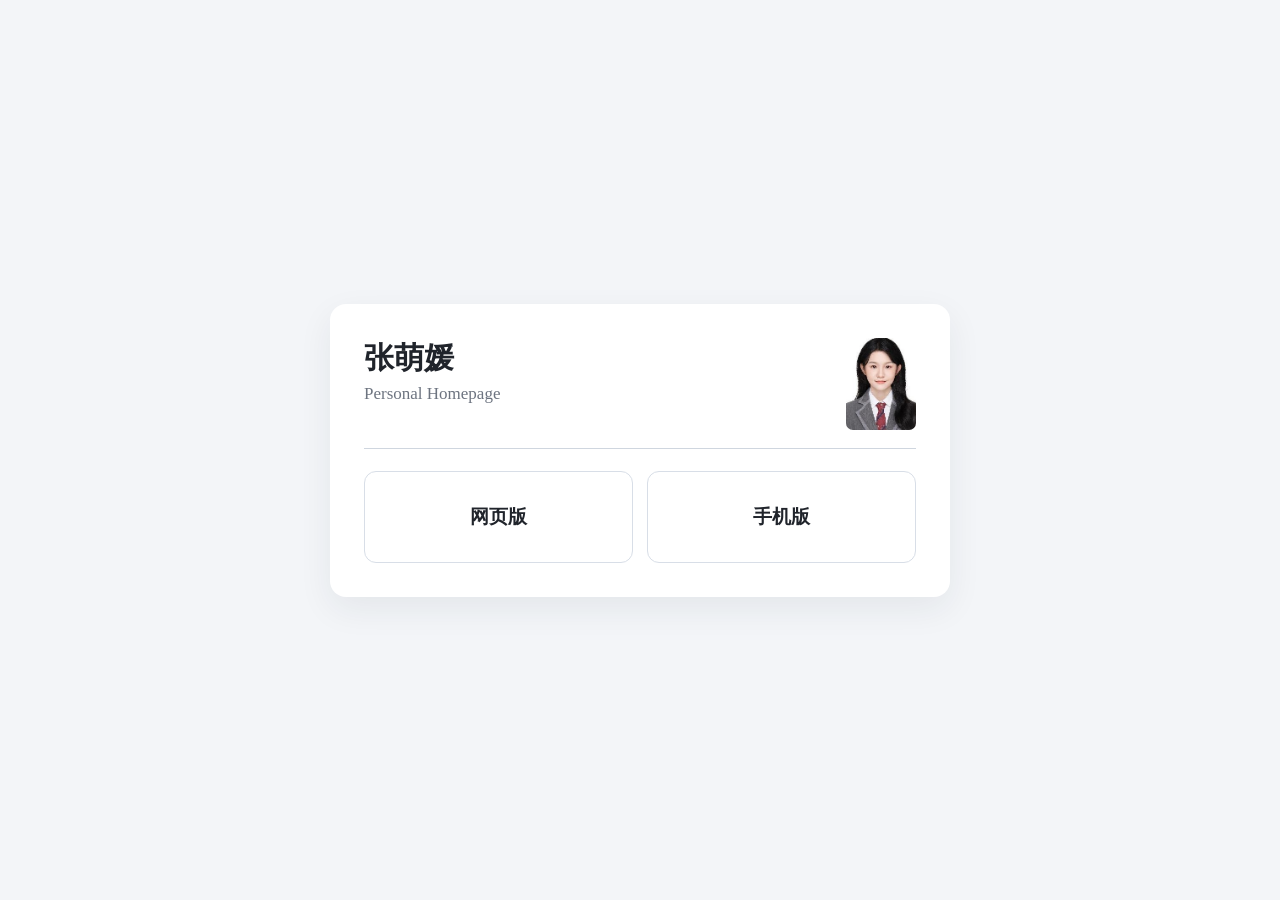
==== index.html @ aa64e162 "1.2" ====
<!doctype html>
<html lang="zh-CN">
<head>
<meta charset="utf-8">
<meta name="viewport" content="width=device-width,initial-scale=1">
<title>张萌媛 | Personal Homepage</title>
<link rel="stylesheet" href="landing.css">
</head>
<body>
<main class="card">
  <div class="head">
    <h1>张萌媛<span>Personal Homepage</span></h1>
    <img src="avatar.jpg" alt="张萌媛">
  </div>
  <div class="options">
    <a class="option" href="./web.html">网页版</a>
    <a class="option" href="./mobile.html">手机版</a>
  </div>
</main>
</body>
</html>
---- landing.css ----
*{box-sizing:border-box}
body{
  margin:0;
  min-height:100vh;
  display:grid;
  place-items:center;
  padding:24px;
  background:#f3f5f8;
  color:#20242b;
  font-family:"Times New Roman","Songti SC","STSong","SimSun",serif;
}
.card{
  width:min(620px,100%);
  background:#fff;
  padding:34px;
  border-radius:16px;
  box-shadow:0 12px 34px rgba(30,45,60,.07);
}
.head{
  display:flex;
  justify-content:space-between;
  align-items:flex-start;
  gap:20px;
  padding-bottom:18px;
  margin-bottom:22px;
  border-bottom:1px solid #cfd6df;
}
h1{margin:0;font-size:30px}
h1 span{display:block;margin-top:5px;font-size:17px;font-weight:400;color:#6d7480}
.head img{width:70px;height:92px;object-fit:cover;border-radius:7px}
.options{display:grid;grid-template-columns:1fr 1fr;gap:14px}
.option{
  display:flex;
  align-items:center;
  justify-content:center;
  min-height:92px;
  border:1px solid #d8dee7;
  border-radius:12px;
  color:#20242b;
  text-decoration:none;
  font-size:19px;
  font-weight:700;
  background:#fff;
}
.option:hover{border-color:#9aa9ba;background:#f8fafc}
@media(max-width:560px){
  .card{padding:24px}
  .options{grid-template-columns:1fr}
}
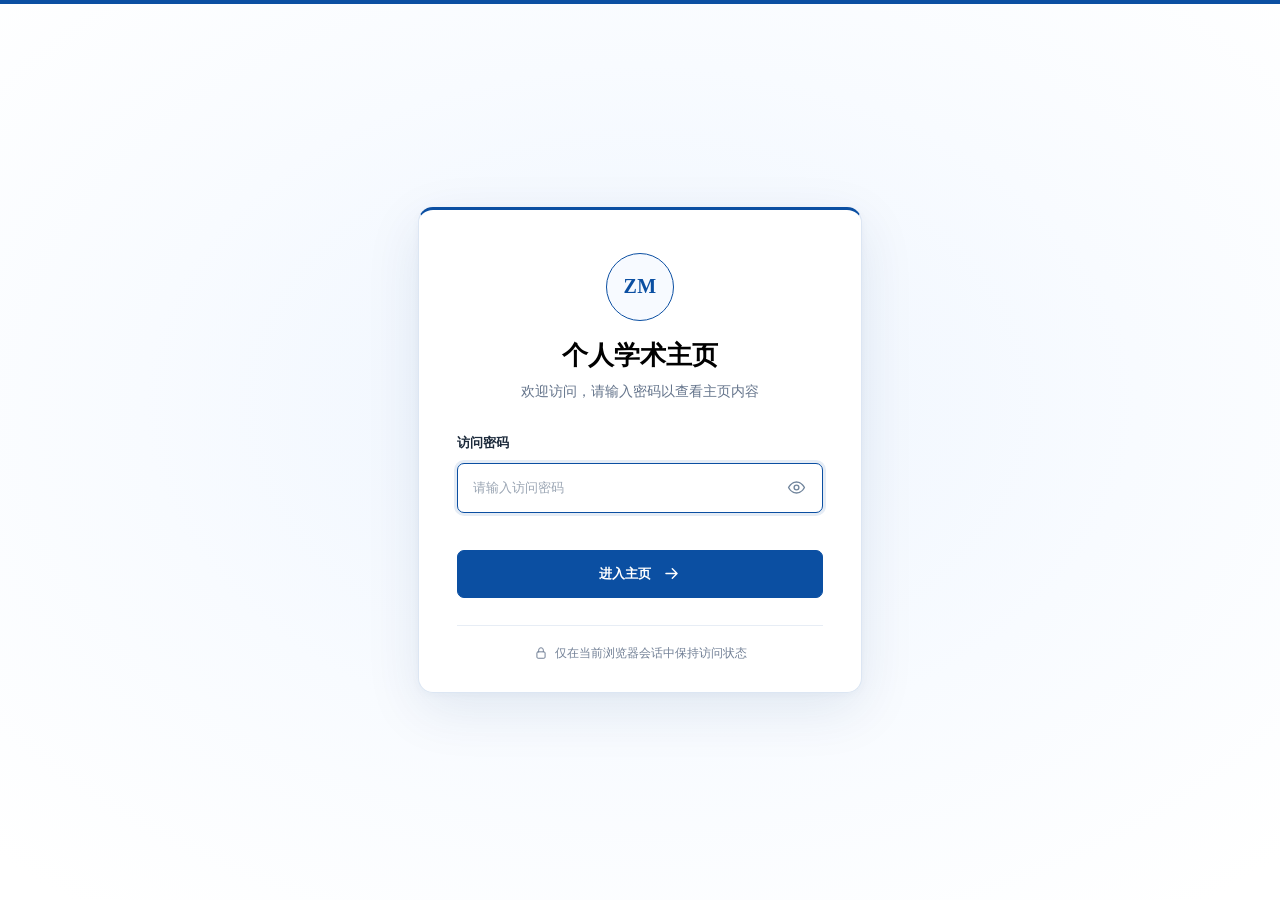
==== commit 4155ef48: "Add files via upload" ====
--- a/index.html
+++ b/index.html
@@ -2,20 +2,34 @@
 <html lang="zh-CN">
 <head>
 <meta charset="utf-8">
-<meta name="viewport" content="width=device-width,initial-scale=1">
-<title>张萌媛 | Personal Homepage</title>
-<link rel="stylesheet" href="landing.css">
+<meta name="viewport" content="width=device-width, initial-scale=1">
+<meta name="robots" content="noindex,nofollow,noarchive,nosnippet,noimageindex">
+<meta name="theme-color" content="#ffffff">
+<title>个人学术主页 · 访问验证</title>
+<link rel="stylesheet" href="style.css">
 </head>
 <body>
-<main class="card">
-  <div class="head">
-    <h1>张萌媛<span>Personal Homepage</span></h1>
-    <img src="avatar.jpg" alt="张萌媛">
+<div id="secureRoot" hidden></div>
+<div id="secureGate" class="secure-gate">
+  <div class="secure-card" role="region" aria-labelledby="gateTitle">
+    <div class="gate-brand"><span class="secure-mark" aria-hidden="true">ZM</span></div>
+    <h1 id="gateTitle">个人学术主页</h1>
+    <p class="gate-description">欢迎访问，请输入密码以查看主页内容</p>
+    <form id="secureForm" novalidate>
+      <label for="securePassword" class="secure-label">访问密码</label>
+      <div class="password-wrap">
+        <input id="securePassword" type="password" autocomplete="current-password" placeholder="请输入访问密码" required autofocus>
+        <button id="togglePassword" class="password-toggle" type="button" aria-label="显示密码" aria-pressed="false" title="显示密码">
+          <svg viewBox="0 0 24 24" width="19" height="19" fill="none" stroke="currentColor" stroke-width="1.75" stroke-linecap="round" stroke-linejoin="round" aria-hidden="true"><path d="M2 12s3.5-7 10-7 10 7 10 7-3.5 7-10 7S2 12 2 12Z"/><circle cx="12" cy="12" r="3"/></svg>
+        </button>
+      </div>
+      <p id="secureError" class="secure-error" role="alert" aria-live="polite"></p>
+      <button id="secureSubmit" type="submit"><span>进入主页</span><svg width="19" height="19" viewBox="0 0 24 24" fill="none" stroke="currentColor" stroke-width="1.8" stroke-linecap="round" stroke-linejoin="round" aria-hidden="true"><path d="M5 12h14m-6-6 6 6-6 6"/></svg></button>
+    </form>
+    <div class="gate-footer"><svg viewBox="0 0 24 24" width="14" height="14" fill="none" stroke="currentColor" stroke-width="1.7" stroke-linecap="round" stroke-linejoin="round" aria-hidden="true"><rect x="5" y="10" width="14" height="11" rx="2"/><path d="M8 10V7a4 4 0 0 1 8 0v3"/></svg><span>仅在当前浏览器会话中保持访问状态</span></div>
   </div>
-  <div class="options">
-    <a class="option" href="./web.html">网页版</a>
-    <a class="option" href="./mobile.html">手机版</a>
-  </div>
-</main>
+</div>
+<script id="encrypted-content" type="application/json">{"version":1,"kdf":"PBKDF2-SHA256","iterations":420000,"salt":"oUvSCIac/T0TqQy9jj4wFQ==","iv":"ZP7QalMhgBSRwsmK","ciphertext":"CjXw+klray03BFNC4N3rNapGsBIIKPWzyBBsvuM4cs8Hqy883r1FbC20MMoRMzI1WyLepzs4BWyabJ8jePDBlOMp8ke54DUqc4c+KVHD1SQGB1qKXz1ShgK6mAGB/CF4VIMPIWLE5UGstB1D3715TsM2juhv8mftSIOaQg/SZDXyp1UxgNmgXUhU44lJ//7db5ZF0O2mhDYq+2Q1QZpWSihg8sARz9O9uELWgqtybyNXiSdrUccz2tKmwZN2TZmt4e9FFeK9CJpGA7LebzG/Q47Hm9XV4rNdBaSsUw31g747cSo16ifxcj252mBHx+qSkPFtkihu/7WjWqrKOwxuljp5ftN15Db/cNJK67rldq3zBIg+NTY6xPnf5sJ/x4h1DnVGsCMVhMAZ4u8NaVM8n2b89cUEOck8eejP/woQwgJnS5F78CmgaWfqmrJ9NAuOoIkG2TrRHw+lJ2/q644WurWZVMvHAvmFzEZkQPieiSUNh3fm4HENZZFduW0dl7zBSEDYGDfrJSgEaZSI3yJU7WSvAuG/Z2eqsXTV3CG4I+rffM6g0zyK579xjlH8y6R5eSt73MYMMHNyASiNfsU8Q4U8v4Q29uHS6qYECljSoERS9GCHDd9FcrtuDIdzq20gVohLIB2BjQZmT1jcB1JgItElcYQfyZReKB3nHWFhMiBaN0GA7InuEe4Ue9eRGjQ/cgSAY4IYRnQcafg3mVwD651OuQG+nxLY5nrDDRI79FyA/PlktcVoXRoQlEytnPSNG4r2lRxha5bHXROIOA38QsYFj/[base64]/+DgFR25t4WoYvuwWZhxrL4aBMjhmWC7c8ikuau7JYey5paKx8ADAHzUTba9fkhfFgE7giz5Tkm1mohWielwhyul/JJeaMhGnF0sbybdSNnKeRJZtRWeWmZ8bB1pGLeyVg9YOF75MFL+vAmzVBLm8Ne53IX0lL/I3rqYV1yQb6P/d49TTpZoVgZH3R32ihxB8z/F46i/OXLW/nmjMX/bziC+uoR3/LFk5ULWFqyQ8KAN7fxktgfUnW1sPvAc5lAOgbuqZ9tl3feXtHcRx0e94OkcNffm85qBekaSwxfwy3Hrx0jMUryErL0VRXAXUJHTuUB8dnoNTtYxhEw9yRt0E5SsoeCFW5Q9W5N/r6JriC+l6HqU4hG25IemyYfwTLjJHTFpP9EUHKSZrWNlC5bedjRmjmF+LKR8qWucHi9jJS8gI4OzqFSLoGIh49X6oNSgWfh82oPOSeSGtGX1MJMJB3q+NLU/sy++FyK3hdry0AhZ/ViqW1FvkcGeyfHysiVVreOVMskhuwP+Z3ImPdgPt5dhSMyeN7KvCqigtdK8ZPFPEKM8ChQAGFNtkJtG+Ic5qjA9wYijelJrWFEot/eOwh3JKuTqOOYIXU5ZXy1X6l1A61j8tvQhPA63Hb+17UwAAD5ALkgyFg+ARnXr5sZ6ddaUOLb1emugvhhYczO7/WkXo/w6rl6QKjvZq1+YQ/IesJebhb96y5h2JyToxI/3vrvdNF7TXrzG3mGuU4IGgumsG+eBOMWb5sFSANsalTMb1RBTcpPlxG9kqdfVnW84phkgD7E70X9Oh2LyXgAlLI6PnxPuX05WBcGweGRq7HlkNTFcpeQwyam+F61BPaPu0jWonPdp/gsuUbKAXn3FXdxRGqCDUWtUCpnOotFzz0jdHb1eYfhu+435K0RJCZj5giWoDn1SqF8sR6vE3h1lRgztxgI6W+v3n3JdG3tVrj2ALgusGPDvadkYOuIbOLX15slo1gGlV5bVXqLHJPOllYPQbyg+UHCfF1MhDynyzML4+Uh9QOkjQU8LUKMQoeqFdhfzmnim/S+1YRFSs5WYnPO4DvrNV3gLvlREmlsMdJ6u1RbKltTjWm0MAft2yHDmNaDeksbwXMFj3NVX/wUn5iCQndp7uAH3KsG/MmGXT4q3rNG+pLlTV3GvIuLT8U2tTG6BPeexz6z49E/7nK1mJ0sg08k3X7wvKP6JrIaq/RpdShG52FWmeyDXEXkQuBg6/Iu53Ciqm5i8e+nrfPhD0xVqab+J5FehqNv5EanTXTb41QwxvgL4R3oGZ++p6bDVAewaVaHU80tMpzpU/rFD71tWwCNsBuMOTFbA7o/XCji73mFRGRRbKJ+tq1Y7iUXAscP4eYwDs4IdRRck8MtHg6Di5CFCCoRot5XQZYXD6G8nntIObqZjf/qvliA+Oq2YaPWDnMVd9zLV/9Pv2jEPdCuEV0qzl4nt8ebBZ+/aSAQaCNyN0pOSvc33x1061JO/MDlw3/GZPXWZSqvwD0bD9H1oNCRWwlm2V+bp1qQXcGrZ1t9pfADd1WhlFteae6uJBd7DSIAUGR9ETIjxG/3EsVM90quTkusz1qc5cysbN2akW0MUSzB8y51mkLx3RzfhrkxD/Vo4pDN7FtrDar7m2sb3FgogD53tmHQCt1y9qNyV3E4RFkG5WsRIRwlCU5QPJ/+LBeWGH0R7IVGgTR3WzkwF5S+YYjpGk27wDjeZjoGE2OWY23Ao4l74b6RL/FJg5eW+EgHYQBYjuy8dJg1OTykvyAw63/mMWwB7CrtxpaCE3fwzoofyGHMm+sQCZno4R+YROeawY987jhMD7Yc6UAprtM5BbcaJRFwGSTgpGYzf2cFvajFVVuajChCe2r/WKz29SSpaDar39KhiTRsLUJWfxOTthHHbDvZ3j4OQJw7iDj2Ss814O6JgbjvWBL9jWcAS6DKHdEj4mHIQmQ+vA5B8Axr1mtJDgt1zJ9aeXNMuyx/6Y4MWG1Uq9qMwNlXyNuLYD8E95i0Te/jAnhNCX+83wWVEr/yD46AL7e3L0K9z1XcGnshuNF0Bb1qECxEhXPuHI7pMTLOBcN8cvEV8sB/IOLKz9unT46lywR5Vp68Zl9tb62AFfGj36iNCEWvieh69zQsnrOIMyNVX2INiHNFZp/R9OGUR9JauQb/QlxRJytw91bGARKUokB7/svuwBJcoi8dK3lE2XG6nYOAMrNTRR7JihL/qfm2YEcMbMea3jHXU5YjR4Jle1RJKCYfvKXcdxIsd4o/ayipl4HWYfAzD4VQz9Tg/Vzjq8eHOggBq7MKCmC0MSmqMMGpyMjqE6ZaoIQp4e4MwSdY6oUO6c8E/8Oqa3kmP1Q/RqvugFZ7WTYY9tNHfz2qrONEdoaVllYrUSLJutFTV/z7xgoLM8RUNcEkl8pwgvyJbtzl/nO0qE2LhxHpIh13cLD07NBEOmyJZyBUwwSguwNhIBYJPIL4PlPxIMWXdTQdtDxJxDow9Xs2X40JVaTw6y5SZ93qhguCLhVpHhg7tcJfq0hFwkaBQg/IKYqMynnlOOs5fsuvxEkdDKHwIsNE8A4F0H+jKQCl9hR+2GXoY6Y/xAzoKh3teIyS9ldvXm2XF04Ia349Mz5vOP09g3yWKrZYVQ3PQua5GsyidlvnoNEiLxNsvWhChX0QADkVj9SAH0GgzW1qY485udgsTOAWv9LSpBtDvUi/yfKTgMDiv8EtazlLamo3uFqkL6qTA9XQPWzM2AmVyun6f000wg7sZYRboY6fy6wFPXeyO32rzF9JCB0nMT1y/1AWGpJcAGPgzGZqEVlp4nwwRgpsB/khb1CADveuiZUxw4s9y/EqbwGC6KHhI/q30fgTHK2AGVRlZFoJhquMlBxWA/[base64]/jp8HT7Zmd42huBMBv1oHvGoZyYhxI7cWI1FmNPgPQafB2r1zKPZzcSne6nen5+i1dAdfTd8oSTo749Ttuz6+ldM15WJ5oQtN6HXxuqq7697HkqhMalY/PYtYMkKax/17m+V5KHVHmnWWBHlwtgUWr8v2tCpkHxRjWrVOBCiIMrBsoRmqPXA1rytim3s4XErDYyJ/GgEV0zv2gtiIWRZJRmh6vm6783+b57NW4G/QWUCJ7p1xrQZsH1xdXDpYi6WMpFCBpw4PalHdbnJL+AakY/wkS7ja1OsS4+1L3UPqAASrFVRUhyPbPIV6SF4dRgJjIhNfquSc/JFZGZY+mcw7lVpRPavdfHIo8aD5rgTRp932/1x1+nXY60VEHibtjMKMkpxeLDHOcbxeWrZ+A8NO5OoFwP4UT9b9iaaGbeVxM0icmLH2wmRiRRlcT73lG7f2sNTdhZzShYIzxmZ+5Au3ekGcwjutjRePHZfqvkwGow+NmlXfl0helzjb65apV3/I7ucKZWJ5INhUE+lbvG6JXYj2bVlFsz4QLzGXtSpkmj3gv2zLcK0LO7beAh1lRuHGXiOrm3AC84Wwp8ogQiASefjGIOz8dUUKWeHeayLKhczxsM5KWe11PZ7PH9vUQsgs0qQyJUk0bNu4gOe4lmsofco46G+NlmDNI79ZTh11Lrx7qMIwuCjd/2yjMDpYyievTEaVpmjJmX9ttdiHJ982ALRj/LtgBOAfdwpUkkjibQV2IDTNAlxAOSZxbMlYlbLK+RMg5CvoBQk/MJiqOoDweCI3WlUw3lj+Y88x8nNJ+AemDqypcEM422gDplq76sn0hMfukgNofWj1jheJUJMTwBHlBGz2vhR7kZJNwyCiUwnH5/6LT27PtMdB7QgeYshAQ7GT8uOJlvhF+/4V+WBMdLbo5bz/Qg2eFCRW78Aktp1BJCMKVmCdv6meAeP8LEKKx2eaYo/FkvrgZIrSYptweV2RbfvS2iBXvad5a4e+ybOiG+u2nCZZNoYVHA6m3ilZCW4KIagiVdi/YTEDv9U6rtfPUDopOGwWZzPWy614VDHdraz3KUHNlMyvng2iJBxFg6ilCCIWSlNOGBV4J87vv0Z4bwXEoz8XGPUHReMw5TI7tks3Wu7cQ/gDZGHadZHvcNhTwQqK21qUlkikv6Sy4FPW131Yi+VQ8G3rlFw+QsnR06L8XWEvACFbprUNWk+Lu3aGb6FpwyOhzwNwYiLzcvR1MnVs0T6/CnX9FlbI8lh+Q7hNRehHI8yAl6Smzp7QfEpOfsg+jlhAXsY76cQe44BOdbEAeGfuCRIyzuzdiO32ZSJ+LK8IbcArcD8X76UIbT+AJcI2lBLPDY+DtccUblW2YIKxpDVT+V+NiA4x3zhgn6+IU5jnMH3kDKR0LoN/CpC98ve3uKFVA/2nDvn7s/k6W3YxfehsiTbbaikHAzjA5TWI2Nu7Jbq6sOqIeLMYZp/cFL0o3oxNpIMqojZuZOSPSfkp/3/vYlEA0E0gLXeSpb+dXePCBCiwoOzqBHr08YWYcut3P9TyV/HOu89d90P3hBNh73kwstXOOrdBR2MiaDoxd2ZymTY9Y8nzzig5CBfIZ168xM017VxHij54gvehVVCzMnOH/b2PKa2DYtTfp6MKzYwrggbYYKj60coe9Uo0iwiLOaP8zrdopeEVGkcRyYVwxAPa6GOJGKtImNdIDT9ZGx+o/Ge1LN4jr3Y+BrzWqJt63dmBiCGrGzvU3lUx0yrj8m4wmSviDQMil9P5neYf9yPacSk4O4s30jZK3tJW4tsIS5LLKcsnRSuAlLiAQk7IQmSyWbIj1BmkRrZ4tLEMudvwMWee/QfXBIo6sweXqXVnr6ECDAFSjlCTRhtONzu1XXHujZLjRZZ3vwB8qoutjEbMjXfZnJ8BuNHvne2S2Q+rcrm1MZ19ftBQZD1rxh1gHX5mql6hWhSVtw2rl4rSNrQm14ffNyVKEM3Rmi+8UmRvlVF7/59yu2j7yutaxl0yJj5WiS3a9VRX58/1WUroxXGeI6QZpDPwORPyWXt91zBskaArTgULMrsNSODjnKLNigr2sTFpaBzjwrvlnwYSwyr4cHDmjVtipZkwB4t/r/Fk7H08l8OCD1a7Zemgfk4CJnufOU/zzm38VMgNL4dMzPn3TQX5tXB/yDxxKKwoAIEL0eOwubqTPXqmkwDaQ/NXXYRPI/[base64]/6czLc4jZYFNblXPP5e7bxhA9WiLo5rVt1NGC/GdapcRSVhcb0iZouWaI5IqYnY1AuXFeCSo7AleewXwSpwUNjtGicn5q1emg8flewXNtUI0thhjgBa/Yp0b9nrkjMWeCHn7Eq6VWzNlKr5TN9yypI1BWk9C4cU9shoy6QX5601xAmrO73wottkg8Zg/nTM/oiPSzgUX9ICSO840lZeHm1Knm4uPTeKnRG1AY5F86otDDKNn8uGpwm/OrsUOykjuPIqBVmvd/GXt70fJUJ0+CI7dtUTiiuAbA1VjmCN1yaM5mwnqi4Mb/LxsefgXN62xc7Gw6Gm8PcwZcaTg9kBNWMHFx61fwqbNz0dLfQSjDkmLfMs8qFHL2Tu5B7QfR550/EDhFXffESfsKKytmZ2QB82MkThdRoidr5Ip8KXIzl877Lhxreh/G+zYgzmsJeM/+RmOy3SdlKwz/EVgaQVcGR0dxRq6REiU50YI1CHt2uzT33GKw/zddUDLUCGlnDTMyPoDi4cVXMI1vsdDwC73CgPPq9x+XPVFRICqMLVZ1lS9OKxisIczh+IZixIvFbkglu4tIh5BFrYOmMnGOcXaNLGyd+ggi/3p022H7wViVxVg7QTkmHnKC/+AoCIdD4P/9RjFV4tf+99GyeZBY+gHNDhzEIsRyGaEiUqMI7bhqmbSfES9t0Bfq5fixU5cP83UWR9K6uqdUjRMSPs3/NY46M/qmks3ZwuR1QROaRO1QfK2xSAcB0T8VR5ai8MZo/Lweg92CaGwj5bBsKmkENjiVYiMDT0Tne6IDRIuOyE9lJlJ2uikOk01wDXiBd/tXUUZih21E+2EyMsgs3fFBPsyvyOyjPIdMRnZ8f9/CScZPT2hMTaAqCE59xSLwscnzTdgLNDBQ9yMQCteeJOTFoCVMdor//qlP5uI5T71r6NIjugj3IAumh+etYPJEQifd+Ae2AcUAceIoi3nUqtxp8He/vuDdUNjjmuhpHHC0iV8mGUKao5zlKFwhzbuyGbL/SHJp0SLr1vtRI3a77W5roJ6aCG48zx4m+rHT89jTx0VKeGSvqJqUBzvA+DvDK7rsxr+vSC0hBC2a9lgINZmnG58/3uexoVyGqt/YbZzqTcCDzWDYY6Qyz/sZiJqUG5Wjx56mZvZHOQeWtR720EJyUvrdqQpIv6b8qR/PnZUWhvc1kpwn0NU9OMEaRKs/IR6+KHXhJ/rFjv/uDRT2I3E5gwZBW67qE37uysToxweiOPd1x7P/lskfoslu8QgNofCQDUZ8EhFBtyX9b00/SF4LfE+Y9ubohGK2s8F42ZKFrOFdKYxFzY3slFCH1PneTP+sJEBssYp5gcS5Hj5/PZh8/MIuCejRHbek8LXArLuupoWK9ROifEK70z/uIo4aCEfT0XEeqKVb58IWn7LME9WU6Z/7v/fMSdppK9CgyOg2mWaIypbSbvmBzKZuhMpFR2kcXPfRCiVDOv3a4i9KNpK3Hx89EL/pTVhw+AG9YQp1FgwNj1pZ+Hsy/I6VGdqjOejPLv0dhCRC/dKTXL7M6FOoRP2RSwYbY76tImLup9yE/oOcAZ2Sd6Oj9xZuiwxbdRdc1iR+XDVvqBsXTuR5G4UTQ3n2LMJSrxSEh9XsSQmkoyZmF5WTT27ncdFZhyLIkN9X3OwPnmzdpXJaME7i/VUGUdw68zb9Tr9ui2Bc8FNVSFCuz8/XuY6Ia79c/jeJK6RqPfpCBBgquQ9tlJdgFu1RdAKgnam267XtH2Kp1GQSlhskCNrhMPYFWGC9UtQPYKhDvuDNklSmpilRs/LHsh0MvqLYMJRqyFmpkGAsO7JuBfLui7i//ZKGwRASbPFNYfHiGg2AsoE0OxHQzAhGQakTYShHPbOaoArENmMGzn1SsLrfS35UM0tQquT1xkVID9MPMglkWdb8F7iKGw6tqCaJHKjJtFdgM7/MsxnRYrlcIRrap6Y/x23aY/RO2uA+LRR+3JGbe4I76M9VYihPUU5BKDvlHtjJCCOk8layLSX1bWTqfA58DPeIyeUyj5ePCoNMOm1/aMKMZmtwDR0UPE9mWBevf/0xs+UfP3cECjnUi21gZ9C717KW1goGOzRHWuRZFY6vneRn4aBxaDSUAfAwDNQbKppaf1bAKArY7YxEA3JlFlOmttUdvY6lDi+6zMwLYNqySxkaoBHppNjWnQn7d8y0d+qS+PbggrUv2KSNpCDZ9tlBW0JBPSdVqPodU/8X+QYcsgh3VYFW61mqwQf3SHt/7qWXbfeo+pieooEg1o5fXOW1TnM14BrQgS4R/zTkwoxwFT/E99oiz0CbJViOReCnRD6VyYMuPWWtrFKFrlz3ya+XFbL2YAZo7OEz3CO+WDOSV1mX51+VlxjCRrp76WzrmrPZG7MAbb9fgF6OGA2FfNk26ye8iKsM6rGBXHMG12zt0verKU0wLfcs91PqAbZcBpg48Rej5VsoUXxEQxrtsYR6JbkZC/Y3lch0SLi44Hs3uNzG9TOHigzcm46oCfFyrYlnFFj/glLPiMiL+DMrrbta3LZ0x499GN+Fg+K4qF+Ju0zbB9Echk6+xiOaQ1pVBsZH/B1f3JWscLYKlSPqty4CrklUFuKp0B6ru2D3ep0921ohvxFnbvDJMrCGJ9tfdApjyC0oPrPPeJjpWyABZrx/ZQPCQcVgV/lKGLRizr1DaGJ1ITeDjLbCGPW1Vhy28dgttSvRQ/hNIatY4rMsNsOp0uwhXBLfY/0isVtQ8r9GeVpJpbpGTfmjBxZJrTu2VN9NLJwu7FcHaG9nQ4/JcGLNQCCij3R8XfGrbQ7N/dHHWaicAsSREaeMCfQRbH3pZAdZwnQH2rp+8hqDfyI4nnfYI3eyt9b2ZiakSGYsSSz6gNwEQ6y6l1EmqWZxm0n0kGcPrsFEq0VlxD45sUqrdhlHVyDw73t3ukSoh33SmDKjZd0u0TBN2vSbrfdHmMFNf/59IfjxgCdx5ReljXA4rD4qvaW618fKrZzImJfP43J4QAjsfI+C8WHkW2VYfa7QATAWdKuytw+MvRZkP8I6z45m+H0tFrMxeIvWiX/ASO5GeCCSgBLzKgnCty/[base64]/jv1SJHSv18vBRMgP0aZpvScgEkIEbcaozB52uDybzcBbnaUo9/jy+EcmhXh+77mD+0KdqONymSo7zjO8tITipoy8Q/U6WU3WNGrBbFw5UrX/SjT7/ETdEFwXtxltkUShmQvyKhAFkkDtBTKcBNegAtrXSy4EuX5DuZqyBO1kk7d6MSi+sFTNlmURy8I9PurDOocLGZ6QOg/6dOnFAwCdorq8Vbt3D3p/+AmDNJa9/pEdQjG5z03nHPSks/d6XlZkmkZnDEECn4ijf4jBtzJmJPDxAujgMTcVwmHp5BWJDOXH3tXUF9ZeR4VDUgriC9Sx+wFUjqtGGxW+QT5+5Z7QPEEV3L/PHLLje7z92AQIgTOiehsF2W/tXDnp8QE9Pn3eUdifmk7reteCyO9Ob8x3535nYBEiwlHzm4pel6NragKRJ6Tqq+UhoRgfvJhKIafYMNnDJZunedNGpuPVpzX+cPtluhMzp4Ij7lB2iEOlKDg8UL4mThlp0MTy2SeQFzMnjun3flan8fW3PMiJIvYplngIeMxLTbnYq/yX2uDfH8xSDCnMwzHHuFvUrm/l0Edfd6t+4wD9rFDMPzGFXDYcFkAEN95EG7ETO97G3apDLjZjUuIlf9H176WfpzcQ78qi91XR6cwv/bw6Rhd1OShevv1ZLv2yW3ITyS17CFwCnX4LsaTo1SHYbtcsC7z8eOXxZHriyyxv2sbTnV3yC5xLMW0A6oUVvQ+05j3RHj6AicrAAeptOFyC2n7HbEw/i3rskRrGCAwUWeuWn6MQO9zS1Z//UJzlbrD7SjAOX32L0BZFporRbLFMq7awkOGiITkTxrwO51Jb/ltylawDFlruEYDRcL8kzuVbiBfnEPRGN9A8o468NLUCYf/aqBBfIeLcbP74HKk79GLMKCwZRfgEGTa6YyuT9QLgjdeng7MWUWceCMupKihptVZqBxtp2bC0ZI4FMAejJiJtuJC0RuXhom0DhI1toVVVRdv59jCpfMrebNKGjT1nQ51cYAj/bhTXnrbBq8FoJkq4SXH10NV3ZW4sUSBdq7T9zSM4KiU2vYlrBtjEjLntz/LQcSoOyZtl0LuxkxxNosWIE/oSpmI+hc9iI8f8klTgr8BSezkhil8Qzhjl8H+NFyPnoJMXbW7DaDLR9s19ioQQdey1/GBE5+QTmeuwK2Y3nw8p1B5KpVo5xC9FpDo7NI+ivR6qUwR7aLt7CsHTZleaaTUh/rKsprnxAWZ+WL17tUXdiORTGSFRi9HJXBFw5OZjRkWA9goO24I8tqGyPBtK/UAz6NTB7x+AfJKlySipYieNjPVB/rl4bmIihCprc90fW/K/C2x2AllUeRgSVjqty7h2jFgZebwG/Z7JTAN7clmjBWMfcQaG3y9CZWApNfU0VkZOcXVNggdVVfd9lgWr9aBZlLXhjRM/jVS8kZ+DkTzZ776iZMlPSSjzoVGjk6jxJzjtaCczBOtl9hWvqGyIiDd+Fo7PnlxvoSaQsGDKyT3lieibI1XhknMlNNk/1wkECYIrsqJg6WibeesZDzNylRtYCZiJPFaLqSu4YfM1TMKh3K6d1gJ2/eZHW595eYRETMoTdKjenkFbqFg5ijaTYbr7g0ixZUX+E6YlK/YrYWAervKE1aX0zfAq8Z0IuCWhxp23F6fCHnjoUy0L5K3HobF4njx/2h5Ybz45Wsnu7sw6tHQW+xUA46LxJKXIPhPYFkyK3Uj6Etq3gTISilp5mUvGMCRI7okqpK1EYojg52WHSO+8uXV2LhMVG9NlPQ2/loIHAmb0MKQvMf6zIIgyZ6mf/O19Q+liKqV52G8gghKOFw2/f45IUGlH9whaIVnk7D2vk6ppXSkxQTI8Lz/5UfToYmpSvBNYV+mEOsiq+I0PHB8mtoazl+H9H2aZMfrzA5VQy4oLFnV/uxo4MM9qCBevcqe1fsZsTHZCRwFLMIzPxbKnAotF9t3UzPRlX1pyLUqBd4wZlLWmr5wndgWFqhkCY6b4TpnGUFoepm1/oEVGew60VnInbIJuQtR53wYvxmDHzCFPxoxaMhA8rDPniDLR26DZy+T3KbnhUgV37TEDgBwvo/CMLp397WwYbwIbyofHF8p28VR+qDDlec4tOxvomtWlX1BEbhKwVNrmCBEPKVaRr0G2GHtp5WSowCdaIZ0SO5I5FAWIBi776b8tsoId5ucOD4foi+t1GhZSfazUjQAXMfHR8BVjgL/TItuuQMDlb4JuExmU7HGi6HWlrqXqXbYL21iIk0kfrGr8J30zQaDcnEbErykw6e/LmRNAzNSZtni1sSxLdFXujlHkenL4sBh9w2M+nTXGmMcN2gekRkV2V77Js1zy3sJFLOKkUqKEQROxQVIUsTjVWT7mT5q/YC0YQUWxieRAsab0jnvcwBBHOySUjRNaa0cuKXk9uJfr4DlcFinjAkc04RyTYYcuPk9bqc/owKcC8TlaLnU4DL6VfmEYu3Y+2uV6oQLPzrHMqLmcJ6ogMzEH68Jvl9nZVXS67SwO3Ch9+VhsLk/[base64]/ix//K+ucC3+5WXYIkXLZSACbVbYI8tiQhvd9AtsyFwzPzQuJqI92R2h+pb1H1Ruh0Be4OauHrsgu9moyD/ygyJXJqNTRUXF/OnOT8FxP1aZfwuiMGype5EgZM4Ps+j3xcTyfy/OsqDOPN/cXHWk+g+kDfYyuSoxnX+3J38MH162AB5vAMlT+e0o8fU74zY34y3kGLE92d6A1qr+GemQOQRzgYi/G343bO4FHv1Ta0VlpLPaPRv6BiPpUBH/ZiYFZCqmV9SGDOCgjEKgnmOPV5C2NUGQGqyfRhtAeCsyzUKADWuA09hIAxuUxLaOEojMSdgcvFvjT47OV6BysrQfxshIVgTIKdOGf05lwD5KeaVN74SU/wNWZMwlviRYg1gAw1+YmitD/i8fBEZbEj0Xc6HlIak6eO8k8vhvQHfTYCPzWg4GlBG/kOdkDw/ZpFjzwfT9bjHxw4Ha26cq0J6MDiqLns9tEajL1YFRAttksCRp2fBEuPHlf5l3hzECPuA6RcbmMV/OPpT7SgPF2D1mBEmiCF+JR6wlma8G+XNVVcPK1l6WllU+0jKQK00v+rh+2g8HRNHX0kuCc7HqbvmlVonygRXXY9qbw+DSY1YkVfRPQ/eUwJVSzAwH98y0sWV+w8DJOWKLWkp7ureZm2bVg48bbx2/OwPyTD5m7A2B0hdVnCm7UZeDhmJDKKpoUgFRl76IluSBp4TEWPlaSRBJWHyIDE1kkGpqfIT0OOj8io5WW3tiMSwnPWhQGmuXn5x4QogN5ATaUejg1dbYuyyf8vD+dpYGHTSjYsDyB8GEG+I+VUMAH8xDXv7d0RL0unbTX47ppNcwMtF9NqE4Y/8udI8118QQAXiY6rLxyEa1xZBegnn7P2YpEETwXdgXrB1D8F27Gpzl7v2Lrs0mcIg4YxNzpVrQprrWQqTHCtBfmckR9bW64aUgnZ8/SQetXemd9UWVb5DJWgEGMwBTdglj1YuCwBgG8qlGXN+kCGmBRKZJNiIZ1MFIy+l0Zzn2n4Ef/US1qGBByXvfeF+LgEJ9ycaD6m7P1p8/uEQlO2HKSDTbDDUO48WycIXplluoHy3707G8lFQQlECh2T96b/2h+9Pr3pL7DOazOZReCAr+QHoZSPH/o0Jw5OawwlH9S0L2RKh2eNRe+7Rm3Ud5kJpStERjB662orZiMRoBcoqD+Rm8Mhhx/0LP7n5H0Xr17+VCjtZ5zFMpikYXmhG/xWDITskTCfL0T66nfJ5BKQwxuogrPGIsWZYurLbKvlNXft5foIeF7RwDsadwYkuvIYv1PE0JCD14YN4KAQe+JKofx1dRIE1O/dnp100x1klSyJkhGPNw8IwBX/hOtwFt+c9TTIU8qJ+o/MQW5egUDvM3woiYiEcNeSa/cE7/mrdNVzDc5t6ZGr2XxAhy2gmFa4V1w/M3sEnyo4DQdQiSz7wZgTWiYOf+e3AjD7gpxWo0QseORyAvahOTq6kxA2KnVBqIebolFYLL05XRSHJ2yXnXp6EoEXD7T9XhV8J1HCOwhM7ZNTulj63WZTHyV4XE9cKGop05PXzm0DiSj/vZKS4lumCUHmn3MRjmY70Oc+ersLS5RyIRkP5mytM3RmXrpuxaBAKr1/vFHLHMBZ4OoaeNY+W+VefHd42J5r3RhNgoGM0fS1uNilPEbjQz6lfwEua6WqeX93VNLTgmx06J292tAJeajmpc0L1fLMELpm/[base64]/MB4Aw2y4/Ow3euSbb43rRgtSwn4HBDuzKwLw4X0cidXe/[base64]/miUFfEDIQTQ8ajWaU/EETuxcrBQU6d21hyi5DceftBE0k9tNEZ6nooj9LmpRwlQKYrOkhi6llkS1Njs//[base64]/JKpWQXK357THE9GLzMvWNTbQ8747mqmpVyGFyggsw+yfRlTzSNvG97Tb1KH85FgrrfBJ9irU2WSlgD74lEcWr5yAsJuHFpTpGKSVCY7HLZM8fMCJTU1SaW2wTWhsCVvXS+yjl2balPBlbCNduisZ5Unq9PHKAXj5ez2s44tY/cHlrLDw/SoaINIuSCSOIPY9IxSV3rTLHafz/S1nnGaLl6GoSH3rVhmZzkbrjiVIA7xzD1MitkF5O+YWLZM0veJLAEY0q1BZiKo0tpqrJrLB8vFNb4KSkfywI2RCezXjyQytuHjy5hNjd+ZhUcN5ERovuZ2dDN2CuSv6eYX7FNe6rNeKgBIKNVD19vBu2L8mFn7hrF7jTO5D90Rs6JI6Hes3Kc6M+tfZF7PmodIEvKJK/vON1F7CC1LhBybCd1nbNweP0Ew7ZCbNySaOWZOmdZPAALxEdS1HnRvHMEC9SkF7pZqzxkVQlP4pVoYzNo0dTw6VBChKlwHneSUa/YfiU5XDlhV2XwWL86AtjPnEAnRdrGUHhK4dXWZoMOxngi7zQb+kJEGEq+b91KVSdihm3Q01G28lHum/0qEtf0OOvKPlTw14reuiviCKTjoA0WT4o8IXCgfGb0jvYYsY7qx7YItK9f37kbmTMXvOKy44u1draPqrSo1/4uWUuemLY1Z0hke+lquWRYDh+AU3P8YTMMQbOYdHESYWIklob6Lv0A8PMqjK2tcQs0xZ2+DQmxUigx1SvXftCvo4R7amgdHBVdsuykkjMwKzaUjBEXImHppl4mkshaurxLANOsV6X3TNXCDUmV4BCr4HGgfwk0QX/rv2GkoONwQCuVwj+7/G9TWgyL+xumESVHZz/gpBm0P91smM39HLfxLTqJuPXoV/OCjd6xVdMGIagH8dZ+tuR80QxkhEBSZLEa9y9Hwwi10BNtThFLfViepdtbGMNey6hY18FzT3b5+zATh4ZIdhUqvSalwTXllXLP8zHZwbb5UYC8AUPWwqt5TzPgGsqZqRq2va6cm4kz9j0DISxXOoD7SPuij7x/ULE3qRnTNEXpm6wlOKk3dllaPSukR3bZpkhD1mOb6E0xA5CnbuPVF80XyqzP0l1e3PRwD2xtAQaekp4IEGX2emDtZsLqSP5hwWth0Dp+q73NuzgmEFzdB1R+Liw0oC9JMWDr1VzzUIW9RZTWBPjBx4Nk0gbY3gbKfZ09uF0uhwtq/4l2rSFk3qH22fA1US7AgUJySav86YXyDYdRcpRe5Vb5GNb4KVqWe25/E6va0wXk/l4WA3qdLJ6AzdTABtnr8axzPa0yrcyj5KzLN6fAV/Vh8vI54HUcHklLDsfPdeuhrj0q0P+z3ARZRF1iTGhVd5lhV8jtd0C1SppXkNEBQJeNHyRYtvFsGwYmsHk9Q/1iPd16Lj22jlOp8hjfG+OG0e0xvjxZl6XRW2t7VZ9tjd16BeApT23+rqVxj+DbroFSV5F6beEODsg2NX0F0tlOQhjX8LPGUtR3ewtyJDGPpXw+siIFaqoBvec4IF/xD32C2+6WzaBZLeQcTnW6d/nJ3L2PguRGFA/YmvWAh0nd2hSiVbD6baI0R9/Dy0TJzRG2SvkPqN4pEAfdpfREFCNlWBzQK5pt1mkFcHOBppw1Bg0KqGM8i+Vw2Vtx5TQbfrWwYdKP/F4jcuwdRXDLq3CsRTwCchUeuoIMU8OulPw/lrH3fzHZW9IoCUWTxDNZbO34x3884N7qP7sp3fOgOqxw8MGFsZRrh4ZyLw7iw1Pn6Y+TcC9NWkctICCbFv+pwmwCm0qRz7Ght0RLn4PkrYRVy0VsriBlosC1by7flVgYbHKVKD6v/yfqT/m4QnH6XaqUPNCL2ZYrbZtJWdTGScyzPvkd8me7JUXv0CgxinzLxXc/F+z1uGtP8Xhrrx69ndimVgdB/ezZg3T66XKXjpiOxTVAWZOJXZmwEfbHSnGgwQgx3yEMe+fhgv8Mm3MhnusqJK3pUFx0oafCQXLY1HrrZoX+Z1TOLNKpGz5EdMZGo+EnK1aZgl40aMSTsdHOkpHVU0pE4lIMObYKDVmAsJ86RnQxSvP2TDThQlPs2uzm63E5/OGtD8/Gpq1qaDAoawZTniC9StsllRgmV+IIox40JdVI3Rqr7VO6J+DrAQN2PU/ovqAz8opvVKgeESn1scj7Qg+gzIg5202kvuiSRgChyZumfvbGT1tbXMJN/ZQLsxRfXVTF8lkfNfYg4FSXQC2/le7xvPKiszDFxvbeI25xJzFDFY49nIKD49zaUDb/QDyRhuuwoEvtAV0OUTDcyRBjYkfQvz6iDjpw77IKdiTq90tLkLQtWofUNhvvUjsAmyo0OoFDJG5qwhLvRno7eeh5O1Q80t5EMtcnWYIf4WaoyKa6L+PKv1SOW/iN4gWWLmilnVgy9atczTCK5sVtdxC6mmHF3GijWO18ih2FT2haOsPsG2ee4c3SFk2vl5mM5kLdfbQN41nTla0z+MGVPtWFRFXoGvDlSXhhSpeeV/HBpND8J2gfOTkUGkICLqRNQz1JiHteUkE1nb55eakAp1h6tDR9QSauD8MT/o2oT9xH6byvB4/AGKswJD8sHPkhXBe+piN/yb1knqqny1XqqkX4yBQdYVH91YyxLysp4Lt2GymcsnlbV17uX6SRf95JFAk+ZZGFMReq9qe8t7UQD3LcBJjxnSeZCvvO8iIYU0xNGu8L14lPSLw5S4aNuyQcNDpIjek3/c1tHCa1Xw3rMnZQ5EXZZSl9qMy+OdQm7ul5d4axrLIHjQomnaM/jLstin3WG0YOwF8RXzYsy9beDgMGsYXZBNw0Ey2+ltCHwI7HX8wQXurzAPRNsRz+aVk74vlHNCwmGoZ+D7x5ObJ60VwpptxMRWeZENt8glsrDnolZo49/sd1fWDRXbKmpxrFsswXdH+JAhc+5/u4EZyZ4EW6khTLolIYNODqBsxit45O7Fgn9p3gHxyN01MZ9LUdf4gF3bnu1OI8E2tA/hq63zeVoUUxhyF2IiEelCls21a2+pgus+Ekd0FFOGxx5Lwn0xQVN3jMLGjCiXoiwVS68IljEQEi4vAoi7YNlCz2BPlGt4ZZZP7MQjjbPZX5InyTPaxXX2Hlt8cTnjV/psj2yfr2nFR/nIGhdE2RtX/1zdjTn65VHJjrmgFM2fekf4WNASZEYz+sfdo/EdR7kIX/CzVccYe1sZSmhRVZ2cYKWyZT32XoYSJzcfay9dGIQDfBj0cFqUw4QgWMHMRyMtwHNKq1l0B5p0FMiN7sWPFoxCgt4jKdrGyXi51xZYPmE8sZlMCE+cg4ttE/7EpE6gUsrIrNg1YZHrngy0AA+Jl9/Wn6vtnmAVqLDuYLVbzxwXZ5bxg8boCJJ+14nU8/bK19pRe+rGGkbSvBIzyknfxmaPV6i59ogbb5BneFX9Qn+v3fm0tWBvSVFNifJXWNbCyGTurFUvV/vQo9Y1w7tUj4rFOJVpdWvfg7d1U8UIofXtNdMgxyEmZ7EyyYCGVDtC2m1goGzXD3VLA6Jg8SB4C+u/DXrz6RiOuz4t6vViz3qicy3pb9uA4t5ixCkoqfcj11FMbFKW/YH1RG0aqlLb2BRxUXw9BiZZk0EGNG+3QPdx27CzMRb0MYYrSCZA6YClc03+e/3QUenNNeVl02QmbACrcqY7smhUmejmgN8hE3Tb4sY52OhiuOvgVjj0xUd8LA4Bp5Oak3gSLCjrY6FxDPL/PITeEexdzEHwtTOucwImAN5gOOx3fn72RX7t/Wllg2gnsRZDrB1zz37/WYV3suhLDJLn5xeSXK0jVrW1AvOdneiBfF5CvgHJFUV4hnzAXfMAy4FMxL0GTVivWARDQLcvYnpnut8x3eiXGXIRgIo9yQIOzyB/PyHDkZG+tKdwcQscE5yU8w3tFxC8p7W+bwI4ouh4xU/dX/bguB+gzKv5T11ZcNHcI5UJ50QQtE8oEtnnVkD3raah5qnss2Qc38XvrHJd7EnJF+32yEQHisXOWiDPDCZbdhd5Bqw3lc506OyToEyyn1P8GAdbsB86HYJXOCHBG5QmD+xk/7uDb4GDa0cES5owGoJ7TTwp4+YSiKUyoTmLaxOQ7S7NTkstMMUGPJyupvSoOZCByK5VLVfD+MwUZ1Ad6mx0krPJiw3hVYK0LjxyupxaX6suVBu4/hq0wJw8euqPv2FFl0vhJmZUR4hDv3jnVbobGUY2uiOLUF9rKZqjS632TPs23Q9l9gJJXGyGLfHbelQAFuDcj7MRgm4JPpWWqxfrTHgr3nKICCj/u7QBGHHkU1Gwx8WEI0RwazeW93F4Y2Sp0YXurC22Ck5S/hPBGfynme4WNGGgLt9yqZm9+l8hb7oBWZMNvO78M2j6ibUgj3dhsDnYfwEDZNHYRdJuLKeM59Zrcq49M6mRXn4l3ku1sxIbwyvW0ww5i4KpAE6kblUjK7OYs/c0xW7CkYE7Nzjq7gFb001TGE57ig5TquUj+un1q3+I6bCO6j9P1TzncAJpeZ1v4eKfte3yixmW01RE8tvdkM+fAmiAUQqgvr5cQvhjt1zD+KhXU4pgqaneJtoeV/daU/FzB9XCPi1RIudcZBiOlZokGaP0dERvfA3THZFwCYKJLW2FEcA4wJqQr4HyEJrI+Q0VO9Z9dPrwZ9uwo/n2A2fayfnxc8MOFUMz5Wz933+nxLpJIBaaJojWCLlTvRNOVkp2nRVvOC1muHzSH4KpinxoXX/SeWkbz9SSZrrVypiOP1F31OJ4qM+tk1kUZzySfwAXYTayVowwhUmUd0GhUJo+nDTQuTtlmqKgXu5LqLMiKA7ItFztPEiCo4z9i4A4nbLDQN2ZtL0d/o2Z21bD+E2yQsvsKwqCMIUc+CzTagLlf9rJ+ze9j0DV+bz/2tbGdZqqC8UkKbDItsrHZn1dkOD/4SQvpdBtzuGz5oLSEuR6+UUIpT4NX4etqf6AGMoNUEW4cWEy+Lvu4DF7cfxhTvIYubd/8HvBtr1SoO6wYuaiylxCI3EwMhVDhuOuUVh9KJujXWxQEB1gB79RV+SuJenYS2aiVqOe57OMUg3S6rTyAdtebBnK+73Fpt0jPnST4OJ+1WODkb0aVmK3m1nKA02+hTXxxD/EoPCGn2qrNMM3bCkPyaSde1LmSYkYFvA9PHhOrfqiT7Ay5lAoYgESeGuDrQaXqa6D50Fs9dP5jtrKme+h5B69tUw9RLuJ+DO9q3eYz78M5e3iOpiW4dS5Nk/jmqDi/f7yt9tlzslGjBJo4OEvRjwGqY2ftC+8DHzTTtWJVuj/ORF7nuIVKQDebRnllJq6097iObeGI8WmIn1/NcvtkglbN2T2VEr0A275l9IYgADdT7ramJD8wOQ2uuz+OBDBIW26Dx4kZqNvHRlVcfTAbcA5r/YxpWVr0ceLs6dfkC6ikTQ5stdQtVkem8+tNgehNTAjRrHaMnQUhjLjdkU29MP+soboJy9x/YlbgTWuf/UN9QjKfmrVDghhdWdnlRzqva3G5gBbSkALVRHTHZeYKw4d/qhJ3VDWeQdvG1tkgRNTbtQh/2JP0FE+D7pRV92KzmUabCL22r7WkojLxbKOQscv2tnkZVBCPvr+RkRWQWAGzsB3Wezmlc8JjrpRQLMQlW0BuY9GDpqBHNU+8fS8hjACXe2jwAFH1jmSiTCZJRqox9usj0qtmrj5pXPofzsRpphz2NanqsooeF/jCQoGaGLKvYs9g94srRMfvVQmTAzcR2T7CBQZM8yBUdFkICF6TaoX0P1qDuL4zAML2cXzJO0Udz2o1mMSnjY3SRW85xdxygyyAp0fFylJQOBvyyLozMkzroGB0z3aihT1y88wCj2LSavILBMZiANOvnBFxFETHd2hAHhTSnCWbxkdzIlquI2Ay9/8MKvq6RZH1XgZlCULk6pSF+JH0fZ9Wd/heNAcIT43/yVnAcBq8/LsLcmzICeAYjOCqO/[base64]/hbczli4ccBAqlw8RSXtD403l+aNnje6WBeb5k9ad+RViHth3P9J89gTGfzCYgo7tToS/PUoxufhAESmVlcOuGQpLsBOV1czws3foq+bKW67cm0FmdRbClJ5MK/ivSCSG6wYtO3PzUVe+EKlwAnm1vNPs8WJAN1Ppe690trvZt/biRwGSrqYAuScMxF7z0NPqnzD+6tSUWjCrmQVgT9nCu8TdZpA9DxiDBhAg04oLF2nmGJ4hRUsh2x1y6+c2Ymw5ECA3u1jQszr7fEUAcqgCnqXGvc/[base64]/gzfFiT4LBNhvEp8bDbwMZPQM352PjCcpvSVesVdnh9+pH6YFJutJyo7b7PjyH/YKRjPOBUhun0Neclb+Pq0/COPZELkZBOAh4rdAcjBEKFRrwiANPNvFhg4gXgJEFE6tImL9xVHyM2+oaYVhBnwukB2b800S7XtZLO+zWJWU6CGTxWTSHZsCxCHCkLG/mHnnzENJx72NGtWUB3eZDH2Qfz5rdKW0MYDEz81K7sFxoA+bxH/PTDjtyvT2tD5fG/5TNJ3LFFSyT4YVMNmr0IN1PjnNKPrNt1vUoSdDurT7dLAUuY02p0qoeLJK/3oA8v2/+aQsG+5LO0M1IPu/vbCaeAABWs5kzvhIa74YR66n7FAAEny8eT9kHzcC4B6UzXtM45CrEPquGB+G7UdvVziLiSYy7Lhp4f+eYb7ftuJZiMD8QxIpzXcL0eHtczFoOzClQQdn5QALMgEHowzufNUvero/70IG2hI4cI+wQUzEmttq1Z9q4vfsWu0RB9mqHHqd4ajH6AwBhNVuIE9FcD74jbg7YJb9aq8p33g0BN3FVpFCszEKjWnMOPWR7oZYsZscCGZU8IqxGgSMsx9erfERlBzuh720QWdkgsncpkiRVS3vaMyhBFN0D9nBIyKuLe/LpAJxgIopfBQ9w+HI/hPOp01ixe4urDAhwN6D4iFRAwqbw4CDO/jD2OIF41m53y3ggw5IplV5GmdDXYzTk66e/wY/k+ZRL2TYVnEbM+gKrYH8u/4vYS8bKrGoVj7596z7umlmTpigNdoMlPGGCXfcip/Y0y12a70h14YxIWZY9lWuFv533n8lZDq9vMa/ibcRtnSvKl8ajRKqBRaVSwLXwhiBFhy6+QfkrD/XuHnXZXGbvRiPtwc7FKj5/sjCn1fTCRN0V7dmPHjdcBZ/4KOSYx9kLSXV/2Q8PKbfPgFvIDWXqrj02NGYvHOq4Wm+j7JrruwxwbStWijwjbvQa5jKVjDOL/bdHJFtAANAuZEUApj/TWGsWqs6TLOnCofVxk948fGjxWsjS/LrY+nNlxe80wRia8GnHrSd/f3BS+mCRmYUcJpE7YZXMCsCTw+qwDG1aOleMhjlvjidpDsG7+MBC+M6tYB/NDX/7K2KJssDgPc9QXxSGS2BrmOuOzdNWIrZlBupdUbPiOO7WecKngwO/I9J/DsNvBU6ly503sbfIMuq70TFz9YiVeV8Kq5MqH0e5hoX/VGWxkE+lLYRT4AUeUVTvtqssCw9nnDW0z6aUI8iXV786dG8CtGxnNX+Wm9xoTPjB4itEmoLZ2M3+Nic5vsYb/WVJj4yCLdPCRRjzPxT96ixGwM8Iys0MY4fjYKzROUky+3Es2DOydTc6JRif7Noq6Yrobv6lPtDPsXLO2g+kmJosC/S530l+DXtLxg7AgukKEMN+H3bfrBRHZUMGe7NeOM6c66lMT4CBsOIHGPjtmY3PAQ/[base64]/[base64]/hfDZb7a6wosQuLt9NAPheMASZ2CRDtK8Vk0aCalcLozSod2PJg1V8Be3hp3HB5agjVYRnPkC7yK7tqHT0qxJXppbePduWClDs4h3WVq9lMyxoFgCNv3ySDTM2z0dE6jGgx5Di82RuTgqqqbyo08vUtRdqnTwc8x27FzAqI+3/E4hfClOg4azi6IB770XiFwrHynE1hWr6yUwPuWyk7mY0fMgzVZRe+Ix5OGVnzPuAZ5LLPVIuD2IUfDBuN7U2TGT0EhqZIrFmANP6lkYB4xcqIqV/f8I14yCZzM6CRMiinEOMvFvqeO/RI4oCgj18wMGLH7dWtABYJHxX40jhHGp1eiEdDEM87ianyWAb7xw3DT/umq3H8XHh/q2JqVkO3AuidJjVbzHzzDEFLAC/bjaamGOv50jrr2ufcRrFyOhtRYMlnv7nPe1TQEqGs4Xrodv9Sdm54cpM38C7J9MlkJtdXDDj13R6OeyW4tHILPbVtD5ogeCGKYQCX2Ot8TCNjr46HiCVMIa/11aIUGfuoxThoxDC7LlEyMZO2PppVWgVmXhUNSJE6uUEswT3EIiW/lJt7C9KuzPASPBmrYd/VVWhoBDrjCDaLTLoEcd0sNtLLNWJNSoclEoOzxJO2t4bZzOfP4VzBcK6yhheOBx8o49TQpoTby8nV87SPsRP1PIXB1rxq6ggmWVXdnEyO5+3jTcjcY/[base64]/Gejuvk+AqGh7qjlKARAcHmSxJ46nTSE7+gM2V5WAHC6LfPNB0oZIEvwB17npUBEPvVy3A52uC9HSuZIDCn3+7dEZy87RKXidtUvQAyIUBWB+bhonrp5Lfz/4UaBUaWs1XyCcF/OHVGgEcpDVTZqBRj2/RhP5aA3vU9Z3uAdRI1huf0OrlWydjlrbFmbDWo4JGDQtjt1NGY0V9WIJe6wM3JFeNJC5EraqYkDEMR+q4ijFLxNiYWqX1054dYVA/7IhF8rsHHVclganaD9741Pc4gIX3ZD8N4Vp5EmDgFrV43vu9ld3QvcbYcfJqa08m/rVjN9nLw1SuhZAlXGX23M5Ik5+wUSH+CYHr1bE3ikfo1gl+OgJliCXUhzb2P47VvbjgFAmbSMkMQXvMLtIB1KupIpm4GDN8Hxp6gdC8SHDnKV2lqF4CCeFGkunPfYPTFIHW6MPhMQEnVUHyOc3JoZHj+YIyRWA6M3uH/S3nGoQY1ekl+AHZrisNdC9FPCen/1TRKBsg5Z3OFoa8PnFXjNDw1KTb/gIdRp2mhRGMAQV1AMO+Zy9aHTHPBNmNco4RCpDCuHgxsQYOVZCrcX8zavT2JlrLG7TONiINS2FLUPuO7/16caHYgJDGscXtI3cr4W0g8x6z3efbPCO/WdcBdoo8ffZIhzUbyaxl9WJs8ejwn4JU23TZP26q8gLLYce3ClxU9TUgHPxt0AdAZp9trfzQMykR2NN+uqwvyd8c6zgghaWpZ6DbgoXzT0eh8u9sbYHDOA/TXyEp8KbXzwBkh8CEJ9skzx4MbH0cXApq+3O25euBT92Igf3tEy/g3sEwofN+H20LUndY1jDabz64Wuh02mBwEHzYxVqyDrY9SWHzpGcTnHv4sKE1dLmlxG7cqi/SGV+ZtggrjlDcKdRjELw/xW1GEKc+EGP3GPLKRbZoHK/7124A7FqDlAj9eBWrn/wlgt42bUm7OTc6X1dKp12y2PU1uLLm8avra+7MksYj/vnd9DxtlXaEnXw/e8Zb+DG2oDtnPw/x8CGR+kP7WOdYoCgMTIOMb3PhX8sEUkKu+OSchc6VfYOnBH21HDzfMFq3D/8ZhWyufQYnt63dNDiV0nAmi0CaDp5i4QOOWuo2iqFKnLYN5Ibj0yHV4zlCtNBx2wIF2AFyLw3aqcMF2qdncbyf5iT5F+pOfTrdX/eLGdC7mIN5hawx1IyJsGdMXO1UcxN2jw5Gw+JgLmCiXVG0UUNcAd/AU8xtBJVglLGgOEsFLk344bWgDdnp+/lJpKG7pIXuX/hXuBVSkAnn/J5omZ5lkORW/Ms2HC44BF7Oy0aIL/C+tCsFy/zSef0WQKdaCzN01XnbcalxqvefYRrgPGo5P/V3yeRg9usEeWP2Zt2fd3NGf60ivXgvXZRs2AG3/AvokGRT/aET5i04TD4XorXByBTl7zzqSL3nn2LCV3M1SItteziXdxdLRv7yao9vs3G1ImqNIV1jbal65L0wGVuu5injccS65du30aTAPy+WwBL9tRHt1iyIvTTzEf5Dua9e/uxS4zAXAN5Yweun4JotZ2lo0V9hOT11eJI/qi/HDnjun/U5Rn34pQGo7h7wNyeX/hST2JNCGS1cTUznzfnAhkCCp9wAloSTIRTD3UAUlkfvKhNzZ4JTdquWz6ZxS6vCXxlCe2Z2DAoD9n4GQl+1Cup+OsvbFfxrT3dIbTMIPGQC4iPcqa+aUJMxQfwgNLjnKibMJkjXKAJ39whf7f+ug9o+3/r+p9mkgUKgH9U1ODEVjfB+WzhEQjmtajAGKdRz3AxJymMu0/KOe5j6tdy6IRlAjbHrj2Td3VRCg3Lx6uZMfysODhHQ0+XQQ02cmrxOp3jK5jWw6cMn6eVd1ZMc0RwYzG34qFIg5rMnZ98t0rzL3EIQBCm6CsJtL4yIeaQZQqI7rnN0rAlst6FdiRmpshALr0djgRhZMDLj8H+qJje7oOawe+U0L30pJK9jcXRzXd5l/aKvwBeXocEcFIDcWd2UpOlTee8e6PQ5KmnIBpHIL8Q1RBdmgCWQ57zaCn9oywpj9AZqM7ouasNPAyV4J3rGu0pNArMovQxcUB04H127rEk5LzI6obotOWm/PxCOTdGxB3eg0ZQIMfF2ApnlPYzq8wlhq/4YZw7jkSvfaIdwnDKt9ry4OrUZgA+ezesqpHCeJZpdNdAyiaHxswcaAcUwrRwEHXtXULWtlU0NTWmMl0W/JsHUpQGYXjm7hO8epxfM5Cs5ZBtqVHdwxCAsL+WF6JK0TUomLQwg5ntQmoh/cmrCJ3ttvbTLv60oDPIVpEm4QdLFLC/I/b3lgYOsqeqEBDier/m4gHGHF7KwGOtB8lfbaWJZ8A/6r+SxlVE67IvM2MiPaFLcV5pdRj8XDe6BgBV8J1fYH2jZSNP4fMlmwTB5FtIAjiO6oVWm3xMjlFqwS2RSibrXFVDNBxfTjf9Gf6J/w4GGy2Wzypow/qco92pWvIFczB2Q7ReX9VPEvmQl4vuKJ9MyxP3cSKVvJ/CojXCwfoIePryYnw/N5KI9vUdgIn1COCfHpIVMq9xkBR0aq24l7NKyX1n0rqlmaPoHbl0K7mcGMP+aeWs6ckiqdfFlBr/io96p1jJWjjdJ/i6hC/N+1Vje5aJADTq20tZSKlhb5jzGJAp+g8hBI1ny/sVjvgjxoOaiS7c44C2qN2b6u0FQp/irufbipFK4Xv2mM2+YRvnCGFNKi5HrL7r/evBMYARznieZZAWJ90F3++SmvA/KZHkkujbor7cyc5SqbfY265bg5ZnxRhcnFeFTzMwnY7MfGGbt718ckhULxXatByv6ECjXPMD+RabzxBh8U4Tey9urkM3/9P8ibSEQLhQ3YoLAeAkC7pkozr9RuApn5c+OdwJAUaJFQVDxADG0wfmmgAacCi6PetTrJx8t2flm1PfYX5VVD8z+YmhmazEJtMvNMq9RRLIHZVZYxHzpO48h2c3WeTvtc/8Ib1Wq8k96g8+rK8JnuhN3ivJ3UVsjMc9bCjuZsqd7YI9qit5YOVVxGUStWSc/kE+VRfpXsupKmjul2MinpgE8f13EhWH1dpd3j6CL52hAtUTzubnVM3jZfFWSaVOoA8+y48dNaDbewDI4Qgd07Y1xpUlggOAFBWp6YI8X/jf0RD8Uio75KlybdbMS5Beu8aWU9Mmf4fBenLzlY73l3akIA3ro2GTX2QV6SxN81eV/iqem0dFfTRdI542RKyemhhArm8O14hDFqHtMBbWKCuChistj4pnfwsreRjG8hvjHbekkff85SLIFeYLfU7/hr7KxfgSwAkViNhk9E1EzsvE+dTRUjC8ck94RGe11Df2cN9HeGZXpu6Zym0qPDtOC0GJe88d9cgyJ2XxxCu8HBpY1R7IjU59ELJ9rLblf2OOIN83uurpRNPXVIbYX5uxKjytkNvMgjzva87O/p6/EUMa0R6mJvAII9uaBooM4EpT106An6aQ5lUeXl4OQy1ZYxFQ3LFlLk0i0KrjBB9letO9I78U+FoIyDB6wH2plwrt1gulTfZL0XkBtP+XRNl6BwfOav6hpFcrwBWQ5B1rufxFvZ7QlXtjP6ZBLlGzjz0ezBhVSDjvdoZdIerTlR7+4QOVsLQ4cqtX//J/C4H9oM5OJ1lxTEuRV/GG1ZehtdJflk3fWK77qDJ+1pnmDOceo9XzsnGKaGTRLsK4mQJ5/0qHB4VM7Zdg+uF6XqfSZibLaC4ymTslgaitFQv/QGnhvs24nPQlBqDXJf0vNgwysMkYzoBIpcZkGdcEfkWMecSj7Woq/uH6awGLgcvXICjWfF7lo4qH9QMnbrttrnpzhKxcQHXYkRKJVQXCAOb2ssZjjF8DLhhBir9staEGeqg3sFq04I8jrgidk4XlGC3Ndc0Dyf0plUh6ZonHeEQruGeFGa4gJJUkC0bf+N+ZYvY+Nqs1qZxRn/3UwLpq7JDscLChY7ND50Xb5+pvBfMZRZlf8dJ9rTkAN5l7JhQxMFjT8ROLB3qc28Wfa+GIPm+BkB0KsktmvrXkm4RGEmZ1Bn4yqs6DohWUXhlyzDB3qStA9a7B9Mn+7yoatdYD3wEh8IfTHJiJ9h7l9rpi9uOZRtVDTuu6qOBGxQkeazkjyS/n7I+tQir+eye+xgJufoP5fBhZpjlA4L0CqzQgYgypm87wgUcY+lg0ITCFhJD920cCgsNiCEqKhbrRXEfx6nExt8SPXNjqlEEZqn4fLYEbhNpRmtswToHXn9ujj75AyrNjGXbXwoCvO3ZOMywRMRtD+SChgLUtNEbaSzJGHT/YRfp0L8cW7a/TX/H0cRWcTk2hy9Zg/IfNjZwgxOlivlO+WpIaMOLZEOk4miWP+TupWRrFWozEkGr/FlA+INiE9eiPvLIwVOSzUQ8gxCHrKbWcxdq0df3DUfjDvLn5WZ/d3z0Vw1EkSJ4Ggd6BCb1j2U72AGpRscUqAxQyl3kkzqaJY2DofpzCij0Bqkf1cLfg8RDLuXugVa6w3SkYoRAWtLJj7+Vhs39mZWiQvYZZmFZ55/JKe5+cjNqVbEnO/pJw4xuSp6x5pl0butUUKPIjCB12Mg+xgrML6bKYtXYxJoEi906MPUOW2ebI870J8H4GQupfBcPcxq+/oBq07OIEKng4tnwA3L8t5qXTLuuj3e1iM9zypwdcdHejJ/10bp+n4d2foBrDc63jE3UoQZUstwSNRUxDIWUVkSPoatdB8JAhykRso2oVJdHdJ0pJ1TQnFYRmtdCsCKCgiNi3826/7+xYMtEhnDBSTB5EuwJ++ihy5dZ3d1OUZKYv1e/Am9sjyheSnoYtvO4tcF8rxUtzUtpdIKdh1Y91+5gjiod41xV5Z1EcMAoPm54IIRQzvQ0mI+z00ybpmn3E3hL9bQdejtT+janP2o1rH7sQET45DGtGrfeVTNXrg5etuieR0DJ2Hnr+/hRjx23MJGrwnQH7TDwW3y/2zuCry8iDVTAUI77v3hri9e5GaychSaztEIje/60lcdupVUsCFvb6+Htx0zuCrmXGuDi0Bq9GUMbXLi7zwFrYfr9C6PiYPI98Df19EKEZGeWZ/WiAOtMcuHQz/FCrAYrleRTrXqNY5upH6Tbf0Ru8lQpssdp5tS8q+mRGHh6DbaJzu0mSZAeoBMumpSsj1kTNMjqdmQ8+7Bi2cB/j6wT1JPHltVW/hVafC1ZClHZfJbaSQCnZn4u0wJQ8FPHHqXjr6u47YdvQC4MYwynt3Eb02Ac0TM0Zh767EPM7TuOueLZXBPAE9exhfZb5rl98eOJiXLt8s+9lD3fx7QNxLz/dRk8cL4usTs7tbEa18ckGbKSf7C+WBoijx6NU2g9AUNZfjLDFDjSK2jYh53h/Pq4qAno0FvoB0OMLUZGR9f9fY9N7bcaxWf4KisN4qtr3zaaTDSb/YmU0iCY7aiTQFRPgqyppGlDLDLOE68AG2+eSPXa75abWilz7AfHBuNRfF4cH0ODnqVmtpicgGXgA/bWCDHfnfK/qdQvt67Z/mNlXR2nwtqgpqHR3jIQTyYFcPurr49iml8TG0MgwEtM1cjanHAQ4dxCTR8jST16sim5QeNJiG1VBJa+BXo/Wb7xPDkbon1aJV2HYb3NBHvYYySrmcf/2EfBbtiwnbCk1hyu/jaHNG1SjGlKAlEJ/4snB19yrk6ajeqyDSb+2CuE4P3fgXuy3GchiscGeP8dem7aU0nXw1Kv5Bm529VlhyyELAXrCST71/[base64]/ZVjMoZrzx5YKTNjxzuqSYTvTMpqqywnGzZ6HVGmUm7AobW7v9jr5eAolAH49J9bRuM9oKsnoymRRGqvKfPpKbdVOKu7n8a3U3MNMgoFKom08BsUjXdzyT2AEKjalJ+zMNO9cldrf/VLAtHBAa94RL8bIym0NzuepKDuAlm/XhnnPv7chFL8cSCfz/GWfBTu8P35NmWrQWz24wQF0b9dEs9+oRu8QZApD6FOCVAS5Z6Rr0hMw2EA8BSm76GMCoO53oWLbrh/t1Wqz5M2kpdbDWTRRrD9hbUxVGOw6ykDKoOfUS1DbnPnk6zI/agNdCm8K7kOqVz0lt7nxnua9u+gnszpanYhm7URVkLCDkGQQ4mlh4AXbGqcGUiOw0EgKlQckxxvYoDraOv/tqEiL2jT7tBzw3fqKhrLsjsiBo/Syn/y9MsHoCa/rSgNJIcz/VX2G+OfqeJVUVMwHn2R7HYOI8zDeTcw/jvUrtdngXNL9g212N5v7hc+tRn9552G7KvclpNxtSm/EERDrJgr8UNBfABmgAIFB+NuDSPFqWAWstoBl2j8Ns8HgJDfs1iWYCvvfwwsGrGutuM7SFE/YDQAWDVzOTWUq4IZflrYR8JO8k/[base64]/FbFdHGnQLXyXoWhHFvo8Qsz8XZhYyBdwq0ZjtzxQZv3UbKZS77iBh/3qpLcDWbBtmzTDxzrHYv73ik52CgF9ZGRkDSPjIjW8X+GIWJnvCEncE1jDCML3Z0RvgU0U3KBaFzCcbdR4Qr5wQf1crvB6MXIA2sqOtaIdBOww3VZDGswnwtyASPdU96BB+FO4PO6x78fnCj52oDxkPxUEpfW4dGIMLHZ+N43WHCcgq15K4W5TseTK/RXK9FKqeIOVtDIgl9SHbElu26E3E/UcTXUCkyo4y9uu+GoghFauxyoBPVQ7p/HYcgnZypx6drfVbrkNik/hT7EepriLyFrL+UW8psf6SAxS8CxawXyk/gyB2GEqYZ8/r1nX5y4UEYhhkex72q6mFQn+N2C3XVLGr5cdHOl1eur32XwiX6Pf09bcNib3PvZH3HP/EBWk9BfUQj7hzyZwtWcUyRcHpvgEH+MBmmWphWXwcqbYFMJ4qY/73elzKUrnvhOoshcKGqcF1bYREY6SNhhvmd1v2BASNepjf/nRY0wvVs2TNKv8erclUtU/18DwRRLAYP8ba23tfO62rMm3UJTOlnybhQCiuPHy1r7G9cU50azytEn2fcdeupBB3TzUm+C/jxRMYQk+oWJvPyXj4HD8Q3oohJk5+nlp533XyXwk82oRoy1U289EJ1RqsQM6u0ZNErCdHXLR6skAdwznVV88CDwL67zbSzj8k7tiH5at2me1zwrtf1v63/d/7fqOhYcSsY5Nv2/+BMh5G/+DHXR99unLg1Hk8sAST40c2l6eNg3yaqdNF1UJwp2k68IwgMRrntSMJh6/msggTUBtBJCLDC5TDjh1yD8U7Sc0yiOtdPqzxM6TNM/Jc54JlfOlOuNDzS0Z3DAUxa+sboin6b1EBjcL/rH7injl8yStqV0TD9mwOrQGptxiN1kwqk67RcTRCoEdq2cLvLKsq7z79mbx67fVdZGsaNpkivcfMgiP4RPhRhLGxQtfD+/jnVz7l67V0qAT1Cyeo0GDbyH7HGvr/DVS69uzbaEvnr2F13JpV4HeAgVbIX4rywdsQNFRjIwOJLoFbYPtj4DDbFX6bwltrp0vAfL5o1AYOHIRGKocAr20swKGKYEyR7IJqSZNu0sXzX/[base64]/Lm5UUm8EAlzf7y2a2XEICLnHOxKhTIIC7eIcmLQAVHNXv20Ig/klyQTYA8QufJu90D+hK5KZ8K2DPpN4+5pKP5HRoOp26oSdrb0/pJm5+MNxfn2iyXy8tvaGEuvAU0uloQ+Dj/jy1ZtxCtYWg/aL8+3+AXNxrTcYf16mU4rREnIiB55osfAblCDhXXAH5WmW9uCH/aJll8A30BYCj3NaAc4Uq5d4Rs4sfm9oLXEnlcLAuI4cdOddgaIMClVGKXxsfmV7aa5gXEm4njQRTlF+fHn8qM1H5Pv3hOr+/aDyyMg9VjyKG7195wgApdpCTTeiuofpMJF1Qqor1eHFmuC0UUvm+ps6vMtCHjPcIyfV3zhHKjdrOLWoslqGO9K4wuJdidvmfG8MWI9e3l8Vo3g2AfYjGe1nwH0nZU4jzxuaogF5X3NMSf03eKEGpN2BgppsGsD7Ebv/[base64]/[base64]/sW/gNs7eltq3COzBsxrfIdBBfXEl4mQi/tvOP93S5NKzoZu8dQqSyXvRj0xIq0PjjCzDvo6Bzk3iOPh9wAXQiLQAGdvcgnxDMt/O3tJetPDLwyk+wEtIHDQn505KJGjPopEvilfxOWXR+3SyE+EROeuc9ZplDtKPokWOQR+VW5ycC0zAj/ndlED+Jsea//2aD1srlS0iTqSKNgKLkEIBOoLnpUl/s5osTPhGW9MwbN0KP1RKmzpVylj8Jh6q3qCeI6wcniZLpyD5Si0G8sNWSEEqB/SYmFscxVdLjjy97gmDc9G4qlBGTZbRfwaWEL5XcNXOPomiRhF3D1C+Ws+xjH5K8JereiZa19WYhTG8Sd2lgYa6ZjYGSQB8K3c9Pq0ZDXOEucHkCIBE47eg2M8nVj/3NbsepD/XQWrp9V4aITzv0UzfOjpQIv+6pUAoEOhyS8CFZTCfLkzhqnRltI/pQ5dy5HsQoOGWawgQ/egLdNlXHBHjLU00Eyz5ixwREx9lfSzdXC/pg5jZ98rvBHvQHhVQNxgT4CiJdUr1yGNuTclF95h/NjCHgcmCGirMh5RIgKZTfuiZ31Yx+CBKoWZoqaNCnEz0g9g+Za6GzNPpqP5adluQtw+J3R3gLRvCK5kWtGcZmu8uJpTs8h/DXL0g2U3ep4ryV2ilN7nAd0Ior03KwZ0chzoVOf8I+/Wa4udLdTOYmj8Do8EDxhnqAwIRbD+/ZV5ZSU9QR6tQDNRISbn+jH9OAbfGpvLmwRhgnqPHv9x56tK9zIou06W9OryxkR919zcpy+/y9rRKlC08Imm2aUQg11QzNoxWNkurYMLvsjRdDLVVMlbFXZ2gk+4AchGmgAQoFGP5Xvbbb6aYIanZcYToJUqB+KaaHJBtl1f8//CMCcn4srVLtxouAhH/z6gLTN02+oFG4pOulS6t0pdR3lrEhgT5vsMEIOiZ1D2IlBKdt34a6sYFM0+CMaf8jNbOwcsXyFJAs6Gun+lYuc6pIVzIIEzPg1Qg6fzrlBKHY3QDjS04nCewaPmXXHsczypLT+H7kYv77HOyvitTIsCnDv/fTYcYmCOo4AB+n0D7zkxBWScQLz2/2GEXi9aZNqwI1CfdqflpjhAhWBb5N9FS/9K/CIhgXWbCM6mqVxy7ZrgWWyylDlJ9P8rC/keZKjkLc70z4RB5c86Vfa9zNb2wLbulOImHiQB5dL83ibKQhh0XLiyeRb7i9Tv5wF3GieZY/[base64]/IJad9WAxhp8wNP29L+KKGptnaQWMsftPNzUKQV4i5uPzCg78RVoEdqFySaSAkiRQ2u9aICDcc5ZIxUsRBiGh2jxmXjt5XaztdD1KGrgE8oT0Z7449aKbk2OwbmeBZbgyZ5BMXhvr4J7Mb5nLwUJ7OS1npwgDCof97iIWS/7s4CAN6qXqO7UGcH02RVjVCsc5HTDyiCRqKAuPxWWMkTeAh3St8YxFR9JVr5mseV0Az8dXQWRln7fe9n4+/ULD9RWHAHMkQ3iJEvUMMFJYFa9yBLH09wBpufBaKOLnt8oM7wwImPrZRFGJCiSgu52uxOgoSsJmQsrs+qFjXmXgdMGfRihvLULw2+K8gHI5ODOQAZbUqh8mJf174l4mhrfO/QiBNpdx/IQi/jpGgwkOJ2clXmV/S5ug2GMp+2im3YZ8sRxeLfIFrxvUnl2Nx0vaf4VPNyN7L8ibTdwBfM+junIewDR873i7y2cOQZzzRnf+r/zW8R4xvrdSn3gUbq4UEG9fQYjClZXxsCz+W2DeUX4YjRJJzbNbn70LOo+4jE4YKn71Gv0tJDoPPVeE1gcNhE/[base64]/h82EnzdfN8TPGHLc7A5BtF6khmHoXShFIm15f/6WuWm98a2tQF0PGJVWVbaGnV9NC/1x15kbxyt1IUL5sBfOihvFRRjligCEEWEQxyR3rC5vMqg/g4eyuy5yXRMC8cIfIWkgZVPIT5G0h4KzqSEUk1QRBS8nwWwa8UBFubK2ElC2gV8Kyy3EYp+q/yx6HISGWi+cN1bEJInNbDJLseEgUTKsqGyzkTuWFuIQsWWcgSTzv75U4N+22zJz+FiCiGbssTpQK0qb0Y0aPIqS5i4Nec8cGvL5FJkRXqOovZqKybegrqp8M0HINVQvw2Wg22dcDT82+1ggQiWKW2nWSeuA/xWJTroBkKy568dSfCFy0jjSf4kMeVlMlp/zPLPgKKkDHSMdBRu9AAuP5tSpxmQlt9h8SXFlNmd+jDcuealKt3k7lpumVL+RmgGidlg0E9cDSePG1EBlrcti1I++bmdY96a/xLnIhJhqkukW4KZpNttA12MlDOgv0IvrOCzAfr4xWnHJnlul0+6Nu1Kkjc2XcAbAdlRIczjHnZO2W9rSbSP/P/RA55zEEDFnBdQjAeZXie+uGUW/0+dQXNl5RMtw5Y02j3XGKjSetF/+iSmk78+0ZHFHxQXZvSZwYD05mHQvwn3PSB37dPTzlPEq77mHy4kL6dNhg75R/[base64]/L5IPcE0GJeZbvgYVmQ86lrX9oU4YpMtuTjd9Xk3nV4NhqaI7oJ8QE8HrWNzV5KRscjDUP2Yj+BOMUfjKAQ434yHqxwJQb6FFsc7yDYZHrAA/92AviGrWaHHpzxbi8YtxGVVb50vogCxjrj1dEW4WosOBixK1dQqhP3hPNYuA4xKznZt3UlW7fLnIKoM6DuK00EX0XMQAuOwL40Uxw5IaCJTqV6h567lGjbjECxYbGKZYEKbnjxR43qZsQE2wZkQlVOR9qMtHGVQcI8AbyqPjKv6mBQIzQs2InN+8oZ64e2+1Gt/QjGEmLgA/sMAhnT55uAo1oKFLAzZ9x5gvN5LroMyubhpna/mtEmwKIjyF0NjCt5C3pjSkl9eoylGSOLR0zArXrIFDqEo8f6rjtrCRSh+dScqrqltY9JwWDqh7svC8U3UREJlb4BNccFalbsgYj71jvvqQTMZTxCj4zjJsAfnXd9H4jypTWsBlOc/i5YPD+UDRW2KrC0pfKu+CaPABwlu0wqxyZ3hbQ4umeB19WhhPoFN/baXI7xt+UcM0jLhu4hfPerI6nCD/EfSf/rLvMM/zzGqq6g76SekWTXX/nhfVdRAM3GkGKtLakI52XW2FpkBBaFMdKcGqBfs7GIDZ0ALaQQAMxsZrw+XOoif9vgPj613NKGPSSI/o4C8wMchXy0pwrENY4jsKGQCE6CCxn42jXb61G2YnPF1FyvfqFDAuAmIh2skHL8rsqt4RYuQLUlGXR6DSdnss9QQvlF3mQ5DHTaRgMN4Qhrb4p3d6hS9arPFc6IWYZHNYMfWyyAMnjKh3OGM/VlVRjv0NdRJGTXvRnOuww0RBeY3rIhNJgickXMIV6RY9B5KC5xZMKXnaHPzBH0Ls7OHfs/nibFzaIdcM27G0z6JsDbhkVnvOwB3MSkMK7CV22CRDdCzc/[base64]/fcEVYwQQZND4rkZTCeKvLWwRVyNLYKk4BzvsxivX4zaJ6KC/Rx4sde4uAcoAIBI/1s7iIDBOshW6XflNMDryyVbctRmDt8mVYt4iqw2xbaT1ccRAmz2RvI7Mx3MzKlw+LAK90D3lDKkwi1UL5zRYTdLc1hQU58xWDxMD6bGrXH388/ghQLOClPy3Ur6AQHYiPzvjNyv4wXhx6oBmgqRnp+ttastZXH9qQUROJWMtqTtGoMeNE0YXzOrWOd0XIFkxORmdFqjPNtlBKsHNAFq9UBoL6UVyf/AU7M21JSddJehjXhyepp/5/anc3IhEOvitibAR09uKtvjb0cHEY9AjJUa19EHquUhXU4wsfklXZhgIQpFPmyIQvPI7+bGTCA1Hddt/[base64]/91xl1H+cEbYcsCWymbQB5qMOO0bcsIvi78k5aAj3X6UXaKHIHzXRhOAaiYAXJYD454aI8ff4p/pus8LXg7Fi1S0/noOP2/q2qG2QJFapms4sXzC582O1SHQ2WqVvttsHsN9oD0mvMcVzo2jyVtM0kfpK8efI5yAwZ5nILlDAYvUR0K6BIOYc/uy7msW6x2jBo7+ppOR2XbaPAJoatkiujApstijD8garpMdJ3UTOz7r/+AW6fojWTfFPdqoBW6v/oXSpVkT7fvDeBQ1gXthV59sQcoJyNFhBhz7NqoMNoTKUxBKptehPQ9zZyif9hlnZe9WMLWHGOUKtLs/BVMVa9a7NGS9NzHTsfeRlLAnwlItSHtyIzeElZRLBkrzriI4hEZthFHJpdjgO2CiISUQmPuMq8Pf7MHut5LAUCz0+kKWmlI/5u+ZPsYp05o4c82woamvq3NASyE3Nj/kCbXOvDAxCgwJ4wD/o5G5HDx5nMzkgJwdhNmz1UrV8wfKR2u3TZrYO2gkkzW8MZYH+MX1m9GDoxxp3VydwSu07xlS9yvqsYbVJ7/VDsiosWqNwr0uhkeInUBwlVpIZxPFyG9ly5C7CJarW93DOH/M+Aaa0s7i12HIFaatuWFSxFcOUCE5bCMbOQYsXxsjfeuYvn6YNugUW3HJkHVBNApQLAULlCrJL5s9/GsyqFCsOgDqCDKEOJV3RmQRH1Mwf15asbZL+yy17eiftJ9VaxC5UxuRM5EIJ+202JaKOSW7v8VdRuY8Ba8cmh1LrhhHvwah1Bf3KT5aoTpjhD/x5i/gPn0S8PghIZFO5y1YJr8zPMLuX7RF0lQo2Xjix88DkjA5PP0ccMyVO7Ynl/Xl/JXibj7Ku4gzQPZ8PHLs1jEvl9U/3NzRdJ+fRCA4A3i8QbTU4SaHHOSyYuaWgDqeHnlGKDJvH6RlgMZFiGKDJ++tEI2bghXbQdrYg5aVFG2NYb+PJmlbU811kGHsn/HFXfKQ43WdivxAiNXN+8nQhNm2hvtalCBY1rY8EqzWmHX0V7xVjT0GcLuZJNf34GUSYNl/rRFuvVcl1ruZBdCxDguTadQ1IxvKDZmwcEMa2kAdilLq7tmGg0uefLbz+1iWvSJ9UrssUzTj1fhNw94N4cGUp+eWGwx4rjQb+KZmv0BHYDD7d5ZQ8MAmrIGyPgPOm2nGSipcDAAadJpNuUUpNdQTx3/oW0oHAQPrWU4S7D/diZnePinD0LSLiU/Mdb46Dg7qpuzdPQbHaAsafIwAv4/t0Fi5QIB3jT/hsTl5IgGVO7NepOdXMQFb0T0jBwyKje8TJFPen4sfOZnRKreBZLb7xmXYNUeeAtG7m5s/Ad3GbwvKPGvEg9hkW8mMLdS/iDzRp0J0jcUgFmgPVkFdOEbfTMv3kzn6X4k6YLA+F1ly+k02d2eSIWWONr+yS/b7OYAJf0S0xoW+UUXhHqnCMr9jtJkDw3Nfg41mmTT+Zt8pp/Cu1pDcCltBY7oax6A6YCol9NXqx6YWd5op6OjZEYFExk/N0PjT9Aga+J9S1eSZTXzhg9aWeH7WJrJyYBqQBydSBRjE0LOZG2oNXge+8xiTJqpP68hXFby1NJgWJRQHBuCXrgxZJje0rAa+Z9RlxEVNu9AswBle81K2cxETqMxuA03vxeOuDoAaFaHAx2h9QS+jtSm919Fz6Eu0V2aX/+4/SvOWlLvKVRnpNMuuS9ArW92mvK8fkDKskylA35i/H09DscoIzKlLYIQUD/bdtf/KJmAv02qm4v0SHTDNOwpPjgKZYllSSNZ2V4RTbixRHpLSWJKQVV0dPKA6YlrC7zyH4XzfcB4rU+haCqEXlbLAdZuxPldf5AKdXvYcwzKBqfDmbf4PZ4XL4gZ9NR89AQ6lLm3hN4ZPMjL/lfGZZaK3w+wIfwoVHP+Tz8L/oTBQgnXGn1wcG8XAk/cQXntzoyjKR/3j4na3SWXu7F6zBIl6hVHMLIalK9B8lwPbQ8fLjIFMj1ak77+gsFLUznw4+ym9aJeXinOaFBNJDX6BxPg8mmaCRTMTi4KqjyvtENHefF1ksDKzqhsXbz/xlhQE1Shs21zD7EeQ7Ca7Kq/m9Jgjse4QQ4nINHvVk7baxCCa+JwQMBWHYkM6VQi4HwT/xa6Xpemv1HlyC1U28awBZV3H54nrBSS/yMT2YusNpaQkneUVkDyrH8Tmqj67BD+VHop8M6UJ9FeRXnQaU/TBnRHohg4TJMEKHnSiQ3GTnHJW0H/W4pWNk6+gc0rilc1SHJSh5BgqJdCdiPKlpTzqdxoEJtqx588Cf1aFhceF7cBl8Fz9evFsRvCpyO7eWvkIYRCPSpIVy3ZHg92Is/ZswmGmlXjzjcGzxookylm+elLtLRWzbX327o95M5AGD1aS5SUXdMrDeCon136/iCqWnRILtSYZuuudV9miH4Aj1wM9LoCfo0boOPbc7nYZXyCNsgtVFE5fuZDjE7CQw6UcqkjrKoCyZSBzGt1yVjivHIMrujphDzTXEMbwefXZuTNrQHSZdQRdN5e0YEMl5oemlSsyPJfCvOMlax1ZhDXvvyPpXp9x5CgAZERQhhqi4j09GX1kxgmXBj86uXy6/z5gnCc0KEHqUuVE8ivrbTOo/112MSokbCTx1/J3uJxu6GoL/QPMrnt7iuwlF/Ns6cyxt/NsA3RccLJFHw2V42vrsHpA1gf7yERMT4Nz10t29r89a3ORKyF3VKreR2iHQ0kWH/[base64]/[base64]/tO3IsjO07zSTcj+DJ5x6zYmEhGo/Q2kP2UtnnmUlRzb4nJPutB95kINfNbHfi47tubfUHzR4pKvhs5viLhk6t5pCySEmIEvtsda2qeYGOEZAw2vLJ1mLLsS0RHFVwUZwVJFc1+MYfjS4mavpV1mh/DZuj36QkHtOONDAND++0CHJrzkkFIvoK8T4MZcpevPYUSDiF+0V4Gp6azgKKYKfL4g9sGlBePB3mgW9EdG5iMkM3yqBHRzw2l096HJu0uoAVRBw2YDY/rjH1JygR3VEdjB/n/1hpWGuUPhSvkHvEfcTqBFhZyRRdbzJl3xvZkMF/[base64]/15HSUlGQYJoY0toPCpgqwJV6WVH/toOtLffd8/Z3rLEEdlw0emiTceIIuhoqyuz+x8rjbYpj75aQBnND/SEjfH4sFApZJIBhg46fwTFVcxR5+buw1lo6XY7HNJY/URWTZpt5DewiFrdZ1P2rXentJLPqiX0uufzgpW2UHtj4aU5FTAEeL4GV3WBQG4EIUhRBwUZqQb8dmyuRVc2Dd71HBquDM+90gnHRp8fGwEdEQ7HTDeD1e8gFA71oW3m/bEIax9e7tSiryC2n85Huvjm4Chn7gPgC8wwQN9gWM2WMI66LtTvj/V4mkfq/43KPnW0U3lZ129RUsRQ9DFmLnETEKVneiXNucokq8T+TuwXSaRVi9VumZNfXh+aD+q6qbV8LyWbrDUv4HxiYUTNaZ/KipS/6wCtaaf3QPAZoR5u1oj63dqMWwIPXMZikX474B29sklBpCot7waye/Yfxk7zMOpToU2N81KPNjEbn1ubXBiyMGzTjo7fR+VimqkLCULz2R2wNTLNZaIR8MDPdII+6tyAt7C+1halQO+7JSFAx4Op0E/zgoCtex6CuwdTT7Xx2Ad40DwQO58EfUacGVdOCvsSHCzV9A2hHAP5zZIpBat0G4QL8CaxqA0FMl0aqqqX9L/vKzo6MKZrZS5/PgH6Zbx/kEf94EXwFSQodxUb1mNeuR1rBKtuTcEZDvn5fizQor06qMhXbmOiUFbb1Z8FKmJwitpbkrueHV5LLgX7D0Yau66gMFec0szFX+oBqCDd/DHUkwHMYkMaOAvV7CKRuhdWyih1adT33xN81GX8ftJvCEhY4iVk7BShNgIiS+rmh86XNhXDrYngqYOE+VbI194ShOsBJQ6qaj/99yBbk2boP9S1zN2WQ31a8kb0l41cJ0TKpe5S7vUZwWxMo9rAzSOR2JLFLnlLzxO4137Vj+u89cX6+jMy/9TYNQi7u6PpYgtyXt9NAGD2xj7dGROJxJdwDtX3fbjslwVlEXlDpO5KiZG/dR80p4cwPt4syWXXpBM4b6VqmOVASK/0WUhGR6S8m6AibdzRBkIJYdrbYLcKz1UOZ07FKJVnXaUc1/ilov/vOGObkCieoxXU6gd8kQd1OlBhtgzGmrwTYprGi52VQ7FaYuSelCNPHundKUgii2WAtV/iIsiPJSJ5sw02UbiAV4IeEBT9sRCYzvY0NNXYYstm3WvOMWY77b3L09A/25vSMnVROE2NXtQxt8ib2CaAE/aFt500yj/58A/SdtHnO9jOlIbIYuCBNYnL8KZRtV3rKXaFFs79Dp3hL5ji+4ZAZs3BkGlv0dIg0QK3/HoGSGsK9E/LNFrTUU7DAKnlmt2xBYp7sXFIkeShYCQvGUL1vAbMRdXJ1gRGuBXitz6CpFXtOrsrHwblnenoX6c1ajjwPPhedAtN1Z7sf6IS333Kjq8zwJoowGxfYVR6LmUN70hYESruAOGb/N6BHu2RKXX/jw4Rv3Gq8aWNAXl0ZDgW3/e7q+RApvN6oswewz4F6QDUeqkLyLhSqFUGZg/tXhoA2qqD8V6a+lh+bU6aMnlTTMOyjOE7ZaWaX3ZcRQtK+qpeIx3W6tkrmqucgRvuFdT6z+GFawUyBvI/TVQUAwpOVWCIleZ8xC5eHi4a/ZKr12qCEZW89wB+0zI3Mngp9GronfsJBI/Cr8v0vWJCS1QlmhpEyJm4Ycgh8hzzT/swUpxGdC/HwKAoClgLRKMfUlMC18696zqi1POwyqmbEhwMMGPf5aRb+QAxps5Mf9BD806s4pfH5l6AXCxQ7OykUJntZ1HRsZkUViXznlkweM9Xp4O/PUc88vgOFjhcqHWsTNFoePgyoiwW6apdMVaeCK6iES/c1PRMmGgHhXR99/QcPRel3TTy1kq5TvlRGm8qv0lqHESj9EBMf/g3esBIrXPSK96UR+qa62E8z0F6U1aAZQnP4joPYPg/i0fBFGr3QEul6FFgx0NoQqSky/[base64]/6sT9bIlhkUYJFRQTpNq5sT6iHxnnBzIiFImOIh7YxSgiI6iXR1EFzVBf27AoPcudf8TSDLaAiz4fIXOCPz4zucGfkA43EVzBYWFP+tFtJ5KDZOz8z/gSETAW/llp9nHS4RuljjbdwdpVmdIrSPcz2z7so54JahkLuuCeJ8FH8+LQsqMsTdTcghMRlMWPlQVz3IkNTFdnrValmRJiEyUdplnIeWPWDoJPh6+YUJjaqc9z9TsqBdpEugq0XXomVN/O7TR4NISlrgRk31JMDbujhtWr4Tvh9se9qzpLpE65K23oHWj1X1GrDFM/VKnqSTxqHu4AqvyWlXgROm7yhQE3T4IllYDT948r4+9nRjLa0+K7o9csz27aM5C6+/AYAaTMHTxeNO7uuaNFZnXOHZkKcwVcBTA4AjUuQZa4cxclqjgHgWWb+P1Zrkk3Hekb9UdzxAt8p9KToUjuwskawvIK4eLlKeoUGzMQx2D8Pijaey64qu51RJEIxe6dvOJe82BxrY9LCx//[base64]/a6awAfS8MysrqfGiYhrpTnz5E9z94c4dPocD25R/3g8SE8HPhuzDnjixxAPWapEv995GGPil1B3YWd66nmGRAdgc0kcApkc7OeVPPijdYaF52MHjHQGM++oYMXSrTZv4GVtUxpdf2em541dhy81BrT5TuH6meD5mTVZz7/vpmtX2wFs+Ii5c5vABf27iPcbJdbbbqs5f6L29FmIP3YLSjx7GKcPA15YWemCFcMBN2PWbi1kYYm/HXsnX3IswJDRLeeWXMQUBcAe4wW6zwkI/aRzuFizS+mf3gjbYNMLzN2z80g5JBQOytdcCwrsbMm87xi4UbFZLNhprJ5LD+lFIeRGdKnLGWlRmhWmf3Iu6KfYT3c5v65XeSjfUIDwwro789D0yOY4MUQDgfdC4eyXwV2REQprsSAbRCucZROKQuNQWIx3Mvvs+S8pxiDCNrQk4kawsEiRqG/tQ0LwFmD7QV3Ji8vnKk1YXOMlxGlXmJOSgz9ZhhEm/Q233kbwlQj/DWjdlxrSV5u93WThQgJSDXUWmkP1kkD7YmNhBwfUmQtafhCnDuSZ7q6DA0ofu+f7KtsDr8Fjcl+UmCs4JSUrWTG/Qwvt4NC4Ecrm/kX6Qz+J12zQNaKbS3UZSB+MHzgFuOrb+PtgX/rMDTx+BOlfzgAnIT9Cgqi2s4OLPMx+o1xRrzOOWJTZ4gTxYGppPiTngsiVhcNG9Q6PwmPSKkxn98Q+dAgxSMl7RkSLigV9/z3lIfJPxOGjX3Y8mjv0WiffzHfA+w8KTu9cKii4KBJkZ+ObERyAh1bIt0wG2cOklusIzTQaexVEaD5eVIzoGuiwigoiZnHzkIIS4cOJ/[base64]/tQc5ksTpYab/tojuhzb5ycA1HiDtCf5cuie4zoqbM0wC+L1VzeeQ8DdeoG9SgbwXWsiGfuhkFmn0dD2apxuQlSEB3pMBSLyjHnmxw449gAdwOYnpV/[base64]/nawa/hBph26ZSNckSUaNPafArhXEY654i0wTlhAq79YqVfw3jmZmiaGH7XYubHWUnJ6Hku/LypiFuePVj2B71BrbRWimWAMIZeeka9wHhv0QJ11EYnoWiQpvQcBavyNedHMNr0+8P6EoBi2IY6oBtJ9Ebfr5c5anGyBfs0r7pzmM3FJdhkc4wj1aVU84Mdo4SK48Mn7D4hl3MhIidVA9TgZ5NLsdqo631R2lW4sJPLpiaDFXnUAAVoT/9ynEJVLOxfjXUZyZVnDDvl5fkgG9cOhf+oRLhb5xo+KuPwOSJoKRKRg3XSz36Xgmr8shbu/UqJIM5uJ5+cfVAKHJXdZ/TU4LHVIeXDFa9di0wFnc8rofVqmbZ59YQ1W4ltbOi4L/oXEsB+R5h3yuDLce2h42R21tB32Fkdb+XVgMFh0sy8Vas0y6H3hqf46I0g2fHYVYkigfzTY4tmjamWoCCsFMWKwFv29m8h/KncMSD/M3gzOjvsPmo4AF//[base64]/ewz1spepUgsZkJ1B+0syqzMoVKt9d2+1KjkYfb1HYUzeStO6PyOCOLJaUodh6/1MBGrGUjOcems6at0K6XAjVMtLOaSQijgCzmIs5+b7ipyotLxHCj1/alwu3KlCb5vaeoWh2u7bTjY7E16T2wydCEnJLFn2cjpEvDt3fJmmmCrko2BV8oT6aEthkzrQcRiCC9K04vCgnK4270omevCzensir8OB59AfeGMpyGJlIRQe2ZZe2a29PXFFwS+zYthGgpmVqzfWtNVHbJ5ipLM4QlkWhYmL/PLJ90LsIi/Djb7V/u9EgC3eJsq+BY1x5cI2FidUe7p3iIiGhcKRMsStK4lVAcwVaS5xwbWn3s2mjkolXgiXMDdv1L/uMDVSDaw1siUJ46kmKtrbaVC5NRzN5dDkJU4+mqWOzxnRYoZtcK34c9V5PHh+IWFMsp8z4eDv6a3//7tDJjOE1OpepFpgN8Y5a6/K0EnNCMtZMc+uhU7LqaaDMnywR+HZi79WiakS1UNFixSG7DYDWQSlVwzMVCUz1FsDXY8iD3SXQQs8gTkKaRc4fHdj/U27ggKjMrjgTZ301TEM+ipAKyNXGYF5L8DxEDie+LTVthldUjrJIgCldlsyXrfiIx6qhyYou8leBauNGvYeSoE6rrxfYCiD1B9G8JgoYh5j3pkF103jhmPVpnC42VbPicD9MPkox/FRNRr2dvVfaNPlFJ2kDJDRxWvW7HsKifQyn8FT2S+B2bGv7R9oi8SuPLvJws190ZXZHx1T2TJiQOg/aBGm6LFkOw5FC+WAKFFVu5Gd9B41on5Up+mJOsjFQob62Rj1AmamG0ZNGr+njtUtu7yb6CjKeeSRYzjNt+RSGCEIVHM2/eR4tNtsy49aDMETV2Tlzac9GBjyjYgLrFRz5Wt2LopMmzsbxXnrxTDReJ0fNt79pYPBMCdi1ccL/1xFT4HKOHN0qj56vS2Xzdlcl2zqp9FjYpTKtShyQeBXgfEXj/h9srnZguyrHekpj0g4DpfXsSzb4dUYSNMkS4d57/Y8KzDv3SeI7w4MQ0tLFGSeYFJdeCYylST5Bn7C0XliJpAH7Qi+x8KkypdEnZw86w9Gs+07tzjombTnHWukVsFSSx5IuGZHs241FI6/yhgGBAcofE3i+6gfce7nA5qWJwkB6syGE+cv2cAXVG2f2vonV7wevfor+aksbFfLgXtFhqjiAXQjooEw4atfiCDcVj7JdwUz66MVXmXCQw/sIdEpUz1PH23Rvz0ABfzFgNXpG73fP80nnUEgG6vhxRaPgEjVis7RxzNyRQpDrgfmM72p8ksb+Wyy+CtYAU4VJ+SVJzTGXTqVCDaYPod9+Wez4R0OgIWdL6g/QarSKguKcqQhLaZY7vrs2NK1gEL19zcfoYUxjvdWuBulthHNic3z/PDQ3OfUg2yS5FvIg0kF6c4y4HXVIbQty2zYcoxl9Sl+o4vbBpFvqep1r7PxcZHtumfdLQwfjuYllBm94UONus5V7ONZPODL1W2ESKBemOKvWNyWQd90FzilPeznVLladyi2cHXxpdjFf0CHDJXT7WYkBUhC8XBtrSJ6Tk7zFeHtd/1wK7fetpEXgdsJQZ1LqSqfXkt4lwHwbvLwRzovI8nBH/bWJelNkGMbwoo3XDQ+HW2OMCNqPmEw9U1ox+5MBo1THpEzFsj39iTIgoOLovTxWLBKO0Y6ZPuy+BCfLVuCTa7L/[base64]/pCSCmcM0N8/D9OVh2hGFAkLLlAGWaO2e/cAGNrJZHd+WimC72TFsnxllW+6Poiatddg1JlT2IWAcKqBf8p4jSN2ECAjL35hCKD4/7bj1r0PT4JhkN19ipLRGWO2f67366HCij1MX1SCKO5Mi+vGIhXUk3XCIDaDjzrc6TeeTzBZf6cCcd5oboObEFB7DjFrY1CRvrcFAcfZj3a5+LhCR/t4qJtbyHvdLOOGSnCkeZktt3Lo0zfLqQZdIeI6uK5y0OKx/PnRnc0/u8h7Xr9xojvEJbn4U25XFN0Dap14YLrIFO+Ib2G1ab1iiKhhxDHKIc0Z9QLCP1FEwIG1UeYPIieD+f0KdlOhzahbswBR6bjcxCjgvZ3YeN8nNcsf2YEjMQ+nDuulYR6pkpnwmVIccMeKNmshmCUUlh3WhSrLUJDJlf7l/hU4dCheh9Weo0w7Jg8558/qBJmKPsmNjX7rXFP3aRD7TUDq9R1vC/v5pWs9TEBJtxylH6jOVZuVbp80KsG5w9x2UUQgJplJiVzVUCtNpUHJFmx2LjH2gk3FjGfOdW7WoEGv2USmjMoUijMCalub0hmriZCRykm6wVvg9mifDLqRastxonkmDQ4qyHNOf63w0ko8X/V6ixAWxefIMYpzEZKEFRNlAcUXq1s0lLb3G7zpur7RbaVLIiXGpkF4Hz2nc9GDdC7ngQ3KiqnNoX2F2u2XCqMf/fFfpOE8Gm+WJXoWncyWL8R8CTxjhLGM7h6T21RL7KOkUC9vQ1geMdnBihZv/r0RvsVfACS8PwpwOoQ7mPw55tJv4UEOuWFA63DeUW2D48S6OhaJt6QlSe4zCrxiU0Ew0M3mEeo8TguuOUWn/7jy1NKqz2oi9dPwoCc7mRh3+Bb9SvOMww5zvnIhyU7zT/NCn6oi0iB3OhZjO8IyqfQWz9l2tiPAoV5iGzxzopInGrlrJhiUNc39XvFKZV8A5v+kRI6nOiZB3xRL3S5jlu//aGqHOwK2eUIiHQf80FQ/eFJ3uHGehWlcrwRWL9cgxHpvDcBwBrtEzKO0CkTUFQP7WDwCpqh8A1tpFkSfwFHES0bJLQi1wiIMcXmmis+bzBVZIvRHa4IhSZRhUnQegjfD8aOuE/Yecbn8KzUFVmJdhACweOhIns/9v7jz/R/rtCLzQfnIGu0eonCqa1IftmYqn6TXTzR/AxzpdD5Fqn7vSUXf13uS7dAs+GIRQHNk/8NTBf4Y2UiHRo4Gzaf3z4woV0KErU+bwTNcEgBtvMXZZcknw2GvX1uP+4o21f57T/yhjoA2I0Mpdnw75Y/Y0ZgDDy/Vntl8u0eRi4LbfGyg195mHZ0sRymJFKr8Mb3ZO2aCUskUxnaSqlXXu4GU8/bbolfNcsGvmvqh4s3TlIb9KomqM06R72lDIrHziw7+Rz/UhIIMOnbdHRm5FErePmRWy5T+v+vJDZU6k+1QIMJV1ON0m6e+Xf3wSFHiLl0SaJIBU/k7oTmjor3o9p2veq+7b/HImlSz/yYdkjWSUJZZ7cYOjLOXZvjJbAjUyLkM9m9qCwSk1b1nYo9VUUGkWJKruaIbLQdCZpo6HUVag0WEumTti5TQ0awhGnrtER4LHz4y7SUUyUhohseiTlicbfmMaPEUhE9+nVUFKtjREw1fG3+6K0ArY2bilcy1+/2mzXjRnJbVzx9+90GuZR3YyhNEgMGHQClyUY9+eExEnOPW58tlE6A5ErueKBDIZ5+n4EspYyYmP9ICcE7++DMc62Cs5SJtBJhLvJdS4Pe9SDQvvi1AezRxlq3r6wgqZmn9ui8cPXnwUfeDI0+NcgbKCQGNpulqAhCwNb/3IISHa+fxM+UKdx5BDcGwX4mqkl4YJXnNBcX1bapceC7Vt1UTypm26CD4f53rRXiCYPxNg743rR5tIV0dpMy55NVlKsLvKCjg+DkYNlUEZ8FSNweLwL91Bwc6hsEt9Z+/KNUBxvRnah1T4jGWM63JwcR02Ios3njU/Ol5Q8FgLnbA/ecSUk9P3ygU6hgZstNm8KHP50Vj0RQ6x9eD9qWi61zVOTqo8byeSKjHjgRsiJOZyB+hwbUCkh85d6tfiPt25pAQUnuwOJbtDt392equCt3ZCJE1zBtAmprNik9lEpO5BYJsPNd8BjzF8M4iqFLzjd6C0Te/ZLEjv0mWRrCvvDi+m3d4AZPWml4rgQFbiFjZdDii28HdgHEQ2BnmTD/P8bo5Lzoz22HsN7kEbXm/n4Mrwdqz7HULeoI0unVbyI9areJiKl9lRKqImlVQ5RuBKu87/jsfePz17Gfe4x6k/R11kQbjVmV/6z5eEmskhqNhb+r81kB3lOSxv5Faem9z/Uz1nvqGlB2xeOTw0GbKSa67+m9vE9cFZHXBeBQnImfoGWhqt4wmJ1UWHjwyEv+Sc4rjIg37Oydc9SP+ISL0E2uXTqygBQZFuarG7oYXMTXZo0dwJZiUXnk/2kZzxrTvNEWaBN2W3CqNrxF7IXpio8CiAf39yH5xQ4UWn+ReVKeSvUnCLdSrwavLLCCgGt3Lq6z7cLRkNdVGUHGFxhdb16/jiCy7omlsMBY3RJeVw2gWBAURkGUPUER0HEYaELlJQmW97jusEJpQboY8thq75cn864cYvB+rb+gvaNEUwnDGU2SVCoLoi6ZlmJJYDeqvYLllkZf/316RfXEmCc0XHXtPxBatYDRSbOGOzVwWu26US/GYJRKfTdaZWwYR/2xCm3nM2s+KS7L6TBJnRUPuEygvKAHmNzpUleaClT3LsfRHHOKlJgdJB9N6vIAw4+OuLj4cUj5G5obiQtYeqtrr5qXCDVMJsHSX9gSLZ/iSyS2jkwKmkRbwicR/CkTUbf2nOXFaDr5H3sHMmLpKMAo3JRqftB2AyzoWLACTtZe8eDidorKP0O94BOxle7TvtsYl1Ka1n1QJROVJxcXBGSi70CIUXHWlc8xwB1WUNFvSV/wFKYge34dX/pbjjrVjTatN3+/6uEsnR6UF2IK0PjYu98XmZklN9QUQMrWG0w196AucHZX9OJbMfVhW/w/1+Cjf3Apj/QnZvndDxVeM7TGca04/cxSWQtVYG49xFrupY960PSNf085g5esreyP2oxi/uQU/aY1i+Ch5FbhFN0XtbdLB3ogRVDsTdZLKXgunEy/yaQzSJrjXdO+Y/Dv1bHxtR9DfhesMRPx6Srz9KtrYPRN5p+ULJ+gf8AOfK/WvhNLz4BCjCYnVlF9GG6LAO9u3ykJAy4I7oJX+T8s5j4JseIFxvQ+36E3nhTpKdiztgCIqgUaLllnSaX0RxzuTY1Vlv074UMiBkz++PuLcjnvU97DwO3pDxOtNsJoacMFm9I7VMHillnpZMGg9ycCx3RD5Sb6WEgCN3Q/dIR7AlgBUfy2nmUvT60qKBIzan2Ja5M2CWl41QQVZcbLbcq33wR4Qlma7128yBymRpcfu/g9AMJuE0XqH6bSnBRsSEB6UpkLpdmHW0LSHeHCoIyf055cgeQ8AEKBxwPKJfnPj4D/z9fZ+oIP3hpGwT65F6e9Kd5UfjCdARdsjqq6cmPLFnqNxRy/zyBv+ixFIqH3jyeBXXneki4gYCuwCSCTqFkIacTr1Co9RG5jPT4CCdDcRs+DrqSvuU7stwvGwn8S23KpwZZk+2fMQbQZ8E5RFPkGeUKGIKdv6VTA1fFzl0C+0s6myTHaasqBuhK4Vt7Dl/PIuXeGCV9wJx99oyXaNZRCpgUr95sD/91cy/4vdK1/MBBwmd2P2aek22x5bgQrSy27ICsLBHleoLp7f3ZOjKf3lNjjdv65tshWuWoEyc79+nHCZ2eKR8dDDqLo9EvtMbPGFJDAn/+CR99YSDsaYmLVsP5Q002Xn8tdnaiWj1B0ftJlPNEwdA+4Hg24vh8etCtiNmSvNR5vunTllERuZDiwUVXZmed0yKv2csnVA6bbatGaSnjsbI2NMeT6G/bbscWwhGCfO+UX2e9U0GybhZKk8/[base64]/Vb18sn63FI2Lja/6T5Ejst9EB08/eD98aM7CimXajekQV0Uqt6XFwA4bnjP/8uTA8kTVeWco82eqK0JicjIoSmSDrIt7qMfQbZng5BX6W/2gPjk57Y4RSBUwRZwJ4Vhdf5DBLuiJSVk7eiyacLllZw49nhC50l1qDn9VsdxTl4yZ2AvneSRm8AjnbPKQaPpv7lsS9lTELiEQ1HYKNbgNlZIdmqgfcwQ849/dWKh6feyo6rrMAEeWyoD4NDhkutzM7C8RKpegyN9fH8biIeDKUZQOjwzeP9FL+rsK6+VD0UDfWWhfLkBmXVcYFOROxvGtu/Ru3xDn6Y5ow19kMDjJGk9PEG5e/Uj/uRDnw3f6iGZwcyW2/Q+iIokc84EUuRqiZvJFVLZZhKm+Da0f17pLYBxlTf7FAn/[base64]/AVpNBHjI6ki0lv0z2ZUUWptMA+yiWCv+eeqUG7LjlPGICXC4e9ntkx0S14XWL5L/39OCaxJeH6PrzJihG/LY+Zvy1riIxdK/TMEOwhnX27GfxCBu5Z5YoKVvr4b1TRcnt2qxpoyk65VnuyyLCzsMVvGpDv/8LogPfXmy1Ck8snM4XcT1vL4U3iCXrDxhaqOmZ9ATzoQ38LxHk9rvUexwwAl+S5E8oz1IH6sqdWbwiNWUsEN51AI6nMXv4HaKtw2+P9BCg501KRB1djhJOcI6AF0fZQKpe/WrJV/Y+4+NZfWLXdcz8e29qRn7itQe+5u5gQyGa9tiHDL0etVBOdZ/W7sCm7Q1K+x0TAFGTQ+u4qmYjZ0EgWNRBda7BRgqwGj3iXpdjxveK6MO2IPXCPcRlCJkrRfBjTNI5DKIb71SpOVAjmjKyERilFTpsXBKrDsl42mA8+CBuSXl/[base64]/7FOgGIp82Ms7p18ZXWlbLQ6VAwnlP9uwPRK+gxg2lEqYvT1tfz8lIYtFONw/[base64]/m/PmW9uTWaNUZU2w46+1PCGiTRnY8nT35t2lSPEAKak/uSYWG7IBotjdHFljoFILTqLv81mFu6QnFCNiNxHrQhfgflzIAmFldJjzK/kYKNHvZteIjEDbkjNVLnpmpddlYm+FNx58vfOQQItJsFx0cO+79+4MLj5VHIYPSyo5CL8zXhK05In9WqCXEknDBZkqrHUQhJnNcnDzKqRnrnd0fYQRjxFXhNjjJqcUSFqiUW1kR7mG3OhPEf2W7ZGBG6B4pmmyeO/Re2+Msk/CUxWukfmqpYXqGUOw3YMqztgJtst9hn+hpKgwCrLoWh2hRpM7TqZxbQv8qIKviFdG8feXPrADG24fFZPozQxNHd6hY/yWiODXK00zMT8oMEb6gKfa7jzhDKCdnuKooYBqAncM7POdnI7bly45F6mXyDreAzmK646ilDGPW3DKK7QRSYeFG+DKwn6fuwOY8oOrYgmwH77k4+ohzd1+84i/20jFu3efYg+ylGUyoS6VMoeEK+x3Y62Pt2HrXKXPegl4NBc80XlkyPYSM8GLZAYvJ9qpvAWLrLtAJc+aHza4OYUXrBDo+V6/NIJigU7xFnym+73b6y4idYqHztDRbR8UCTpnMCqZW1HQfeJW6qmvASdlnjW1Ps1edSm1Yj6WkVWtc7wcJAB1AtcVXjuYQ+SaMws5P71FB9v4dooOiLFq/wpA4AT5d4BM8z+EWb+RRMSvrE6ghLKf/UpN/N4niqhJgzrXgiSnO5GrVDax/6s8WL2CgRMbCJxzmxEQowZKIXsCFns9t14ku08r00Paop/8sTL+/585zTV+TepLiW3ejJruWKFO9XLjTNg/S74VAX1CSVSI5217OCKgxSqnyoA4n4mCGoe9SjTrM+m1rt0ytR92lIXG8El6qNuRLtjzPXSxh5Ess7oJ1wUHOdpc5PfexK8lVJpSpqJuYoZoCXTQII1BUjuF+V099rGYA+DVDWoEPiAYFNvPd77oFf3p3L/p31Q1HrrXEChpX6yiQtBcsbog1/WYMZUSoXDU+r/2ZtG8RGgGHC2nrNd085U4ayNNBf2tAiyJYZzbniUp6+WgIuACoGv3zomZ+EAOLGrNVwSGKB1HBQeX/YrUmSto4DJ91hb65c="}</script>
+<script src="site.js" defer></script>
 </body>
 </html>
--- a/style.css
+++ b/style.css
@@ -0,0 +1,206 @@
+/* 张萌媛 · 个人学术主页 V3
+   桌面/移动字号由下列设计令牌集中维护，避免跨模块和响应式覆盖冲突。
+   不改变 V2 的版式、黑蓝白配色、密码组件和详情交互。 */
+:root {
+  --black: #000;
+  --blue: #0b4fa2;
+  --blue-dark: #073d80;
+  --white: #fff;
+
+  /* 桌面端：依据用户提供的最终字号参考 */
+  --fs-name: 34px;
+  --fs-section: 25px;
+  --fs-primary: 14px;
+  --fs-secondary: 14px;
+  --fs-date: 13px;
+  --fs-detail: 14px;
+  --fs-nav: 13px;
+  --fs-subsection: 14px;
+  --fs-control: 13px;
+  --fs-portfolio-caption: 13px;
+}
+* { box-sizing: border-box; }
+html { scroll-behavior: smooth; }
+body {
+  margin: 0;
+  background: var(--white);
+  color: var(--black);
+  font-family: "Times New Roman", "Songti SC", "STSong", "SimSun", serif;
+  line-height: 1.68;
+  -webkit-font-smoothing: antialiased;
+}
+button, input { font: inherit; }
+a { color: var(--blue); }
+[hidden] { display: none !important; }
+.skip-link { position: absolute; left: -9999px; top: 0; z-index: 100; background: #fff; color: var(--blue); padding: 8px 16px; font-size: var(--fs-control); }
+.skip-link:focus { left: 14px; top: 14px; }
+
+/* 顶部导航 */
+.topbar {
+  position: sticky; top: 0; z-index: 30;
+  display: grid; grid-template-columns: auto minmax(0,1fr);
+  align-items: center; gap: 22px; min-height: 58px;
+  padding: 0 max(24px, calc((100vw - 1120px)/2));
+  border-top: 3px solid var(--blue); border-bottom: 1.5px solid var(--blue);
+  background: #fff;
+}
+.brand { display: inline-flex; align-items: center; gap: 9px; text-decoration: none; white-space: nowrap; color: #000; }
+.brand-mark {
+  width: 30px; height: 30px; border: 1.5px solid var(--blue);
+  border-radius: 50%; display: grid; place-items: center;
+  color: var(--blue); font-size: var(--fs-nav); font-weight: 700;
+}
+.brand-name { font-size: var(--fs-nav); font-weight: 700; }
+.topbar nav { display: flex; justify-content: flex-end; align-items: center; min-width: 0; white-space: nowrap; overflow-x: auto; scrollbar-width: none; }
+.topbar nav::-webkit-scrollbar { display: none; }
+.topbar nav a { position: relative; padding: 4px 13px; color: var(--blue-dark); font-size: var(--fs-nav); font-weight: 700; text-decoration: none; }
+.topbar nav a + a::before { position: absolute; content: ""; left: 0; top: 25%; width: 1px; height: 50%; background: var(--blue); }
+.topbar nav a:hover, .topbar nav a:focus-visible { text-decoration: underline; text-underline-offset: 4px; color: var(--blue); }
+
+/* 主体和个人信息 */
+.page { width: min(1120px, calc(100% - 46px)); margin: 0 auto; padding: 26px 0 60px; }
+.hero { display: grid; grid-template-columns: minmax(0,1fr) 160px; gap: 30px; align-items: center; padding: 8px 0 26px; border-bottom: 2px solid var(--blue); }
+.hero h1 { margin: 4px 0 9px; font-size: var(--fs-name); line-height: 1.12; font-weight: 700; }
+.hero p { margin: 0; font-size: var(--fs-secondary); }
+.hero-role { font-weight: 500; }
+.hero-sep { color: var(--blue); padding: 0 2px; }
+.hero-direction { margin-top: 10px !important; color: var(--blue-dark); }
+.hero-direction strong { font-weight: 700; }
+.avatar { width: 142px; height: 142px; object-fit: cover; object-position: center top; border: 2px solid var(--blue); border-radius: 50%; justify-self: end; background: #fff; }
+
+/* 章节标题和所有三列条目 */
+.section { padding-top: 28px; scroll-margin-top: 75px; }
+.section-header { display: flex; align-items: end; justify-content: space-between; gap: 14px; }
+.section h2 { margin: 0; padding-left: 11px; border-left: 4px solid var(--blue); font-size: var(--fs-section); line-height: 1.2; color: #000; }
+.section-rule { height: 1.5px; margin: 10px 0 0; background: var(--blue); }
+.row-entry, .publication, .working-entry { padding: 13px 2px 12px; border-bottom: 1px solid var(--blue); }
+.row-main { display: grid; grid-template-columns: minmax(0,1.2fr) minmax(0,1.2fr) 130px; gap: 16px; align-items: start; }
+.row-left { min-width: 0; font-size: var(--fs-primary); font-weight: 700; line-height: 1.55; }
+.row-middle { min-width: 0; color: var(--blue-dark); font-size: var(--fs-secondary); font-weight: 700; text-align: center; line-height: 1.6; }
+.row-main time, .publication-line1 time { font-size: var(--fs-date); font-weight: 700; color: var(--blue); text-align: right; white-space: nowrap; }
+/* 项目中“参与”是角色，不是日期；保留其原有布局但使用次要信息字号。 */
+#projects .row-main time { font-size: var(--fs-secondary); }
+.row-subtitle { margin-top: 6px; color: #343434; font-size: var(--fs-secondary); line-height: 1.7; }
+
+/* 折叠详情 */
+.detail { margin-top: 7px; }
+.detail summary {
+  width: max-content; max-width: 100%; display: list-item; list-style: none;
+  cursor: pointer; color: var(--blue); font-size: var(--fs-control);
+  font-weight: 700; text-decoration: underline; text-underline-offset: 3px;
+}
+.detail summary::-webkit-details-marker { display: none; }
+.detail summary::before { content: "＋ "; text-decoration: none; }
+.detail[open] summary::before { content: "－ "; }
+.detail summary:hover { color: var(--blue-dark); }
+.detail summary:focus-visible { outline: 2px solid var(--blue); outline-offset: 3px; }
+.detail-panel { margin-top: 9px; padding: 4px 0 4px 14px; border-left: 3px solid var(--blue); font-size: var(--fs-detail); }
+.detail-list { list-style: none; margin: 0; padding: 0; }
+.detail-list li { display: grid; grid-template-columns: auto minmax(0,1fr); gap: 6px; margin: 5px 0; line-height: 1.78; }
+.detail-num { white-space: nowrap; }
+
+/* 版式列宽：不更改 V2 的栏位与顺序 */
+#education .row-main { grid-template-columns: minmax(155px,20fr) minmax(0,66fr) minmax(112px,14fr); }
+#projects .row-main { grid-template-columns: minmax(0,61fr) minmax(145px,24fr) minmax(70px,15fr); }
+#activities .row-main, #competitions .row-main { grid-template-columns: minmax(0,72fr) minmax(90px,15fr) minmax(92px,13fr); }
+#internships .row-main { grid-template-columns: minmax(155px,25fr) minmax(0,54fr) minmax(132px,21fr); }
+#skills .row-main { grid-template-columns: minmax(155px,25fr) minmax(0,75fr) 0; gap: 12px; }
+#skills .row-main time { display: none; }
+
+/* 已发表和工作论文 */
+.publication-line1 { display: grid; grid-template-columns: minmax(0,1fr) 64px; gap: 16px; align-items: start; }
+.publication-citation { min-width: 0; font-size: var(--fs-primary); font-weight: 700; line-height: 1.63; }
+.pub-number { color: var(--blue); white-space: nowrap; }
+.author-note { color: var(--blue-dark); font-size: var(--fs-secondary); }
+.publication-meta { color: var(--blue-dark); font-size: var(--fs-secondary); font-weight: 700; margin-top: 5px; }
+.meta-divider { padding: 0 3px; color: var(--blue); }
+.publication-actions { display: flex; align-items: center; gap: 24px; flex-wrap: wrap; margin-top: 7px; line-height: 1; }
+.publication-actions .detail { margin: 0; }
+.publication-actions .detail summary { line-height: 24px; }
+.text-link, .no-link { font-size: var(--fs-control); }
+.text-link { font-weight: 700; text-underline-offset: 3px; }
+.no-link { color: #6b7280; }
+.working-title { font-size: var(--fs-primary); font-weight: 700; line-height: 1.65; }
+.working-status { font-size: var(--fs-secondary); font-weight: 700; color: var(--blue-dark); margin-top: 3px; }
+
+/* 如未来增设作品集，沿用同一字号令牌；当前内容与栏目不新增或删除。 */
+.portfolio-subtitle, .portfolio-subheading { font-size: var(--fs-subsection); }
+.portfolio-description, .portfolio-poster-name, .portfolio-caption { font-size: var(--fs-portfolio-caption); }
+.portfolio a, .portfolio button { font-size: var(--fs-control); }
+
+footer { display: flex; justify-content: center; gap: 9px; align-items: center; padding-top: 38px; color: var(--blue-dark); font-size: var(--fs-date); }
+.footer-sep { color: var(--blue); }
+
+/* 密码页（布局保留 V2，仅将按钮字号纳入全站规则） */
+.secure-gate { position: fixed; inset: 0; z-index: 99999; display: flex; align-items: center; justify-content: center; padding: 24px; background: radial-gradient(ellipse 72% 70% at 50% 45%,#eef5fe 0%,#f8fbff 54%,#fff 100%); font-family: "Times New Roman","Songti SC","STSong","SimSun",serif; }
+.secure-gate::before { content: ""; position: absolute; left: 0; right: 0; top: 0; height: 4px; background: var(--blue); }
+.secure-card { position: relative; width: min(444px,100%); padding: 43px 38px 30px; background: #fff; border: 1px solid #dce6f3; border-top: 3px solid var(--blue); border-radius: 15px; box-shadow: 0 17px 55px rgba(12,55,105,.095),0 2px 8px rgba(12,55,105,.035); text-align: left; }
+.gate-brand { display: flex; justify-content: center; align-items: center; margin-bottom: 18px; }
+.secure-mark { width: 68px; height: 68px; display: grid; place-items: center; border: 1.5px solid var(--blue); border-radius: 50%; color: var(--blue); background: #f7faff; font-size: 20px; font-weight: 700; letter-spacing: .015em; }
+.secure-card h1 { margin: 0 0 8px; font-size: 26px; font-weight: 700; line-height: 1.3; text-align: center; }
+.gate-description { margin: 0 0 28px; color: #64748b; font-size: 13.5px; line-height: 1.7; text-align: center; }
+#secureForm { display: flex; flex-direction: column; gap: 0; }
+.secure-label { display: block; margin: 0 0 9px; font-size: var(--fs-control); font-weight: 700; color: #1c2a3b; }
+.password-wrap { display: flex; align-items: center; width: 100%; height: 50px; padding-right: 6px; background: #fff; border: 1px solid #aabbd1; border-radius: 7px; transition: border-color .18s ease,box-shadow .18s ease; }
+.password-wrap:hover { border-color: #628ac0; }
+.password-wrap:focus-within { border-color: var(--blue); box-shadow: 0 0 0 3px rgba(11,79,162,.105); }
+#securePassword { width: 100%; min-width: 0; flex: 1; height: 100%; padding: 0 15px; border: 0; outline: 0; background: transparent; color: #14233a; font-size: var(--fs-control); }
+#securePassword::placeholder { color: #9aa5b3; }
+.password-toggle { display: grid; place-items: center; flex: none; width: 40px; height: 38px; padding: 0; border: 0; border-radius: 5px; background: transparent; color: #72869d; cursor: pointer; font-size: var(--fs-control); }
+.password-toggle:hover { background: #eef4fd; color: var(--blue); }
+.password-toggle:focus-visible { outline: 2px solid var(--blue); outline-offset: 1px; }
+.secure-error { min-height: 21px; margin: 7px 0 9px; font-size: var(--fs-control); color: #b3261e; line-height: 1.6; }
+#secureSubmit { display: flex; align-items: center; justify-content: center; gap: 11px; width: 100%; height: 48px; padding: 0 18px; border: 1px solid var(--blue); border-radius: 7px; background: var(--blue); color: #fff; cursor: pointer; font-size: var(--fs-control); font-weight: 700; transition: background .16s ease,transform .16s ease,box-shadow .16s ease; }
+#secureSubmit:hover { background: var(--blue-dark); box-shadow: 0 5px 12px rgba(11,79,162,.15); }
+#secureSubmit:active { transform: translateY(1px); }
+#secureSubmit:focus-visible { outline: 3px solid #82a9da; outline-offset: 2px; }
+#secureSubmit:disabled { opacity: .65; cursor: wait; box-shadow: none; }
+.gate-footer { display: flex; align-items: center; justify-content: center; gap: 7px; margin-top: 27px; padding-top: 18px; border-top: 1px solid #e7edf5; color: #728096; text-align: center; font-size: 11.5px; line-height: 1.6; }
+.gate-footer svg { flex: none; }
+.logout { position: fixed; right: 15px; bottom: 15px; z-index: 9998; padding: 7px 12px; border: 1px solid var(--blue); background: #fff; color: var(--blue); font-size: var(--fs-control); font-weight: 700; cursor: pointer; box-shadow: 0 2px 7px #0001; }
+.logout:hover { background: #f4f8ff; }
+.visually-hidden { position: absolute; width: 1px; height: 1px; overflow: hidden; clip: rect(0,0,0,0); white-space: nowrap; }
+
+/* 窄屏沿用 V2 的响应式列布局，不调整字号；字体缩小统一由 <=700px 的令牌负责。 */
+@media (max-width: 1050px) {
+  .row-main { gap: 14px; }
+  .topbar nav a { padding: 4px 11px; }
+}
+@media (max-width: 820px) {
+  .topbar { grid-template-columns: 1fr; gap: 7px; padding: 8px 16px; min-height: auto; }
+  .topbar nav { width: 100%; justify-content: flex-start; }
+  .topbar nav a { padding: 3px 11px; }
+  .section { scroll-margin-top: 100px; }
+  .row-main, #education .row-main, #projects .row-main, #activities .row-main, #competitions .row-main, #internships .row-main, #skills .row-main { grid-template-columns: minmax(0,1fr); gap: 1px; }
+  .row-middle, .row-main time { text-align: left; }
+}
+@media (max-width: 700px) {
+  :root {
+    /* 手机端较桌面精确减 1px，且全部 >=11px */
+    --fs-name: 33px;
+    --fs-section: 24px;
+    --fs-primary: 13px;
+    --fs-secondary: 13px;
+    --fs-date: 12px;
+    --fs-detail: 13px;
+    --fs-nav: 12px;
+    --fs-subsection: 13px;
+    --fs-control: 12px;
+    --fs-portfolio-caption: 12px;
+  }
+  .page { width: min(calc(100% - 26px),620px); padding-top: 18px; }
+  .brand-mark { width: 27px; height: 27px; }
+  .hero { grid-template-columns: minmax(0,1fr) 116px; gap: 14px; padding: 5px 0 22px; }
+  .avatar { width: 108px; height: 108px; }
+  .hero h1 { margin-bottom: 8px; }
+  .hero p { line-height: 1.72; }
+  .section { padding-top: 24px; }
+  .publication-line1 { grid-template-columns: 1fr; gap: 2px; }
+  .publication-line1 time { text-align: left; }
+}
+@media (max-width: 390px) {
+  .secure-card { padding: 34px 23px 24px; }
+  .hero { grid-template-columns: minmax(0,1fr) 97px; }
+  .avatar { width: 90px; height: 90px; }
+}
+@media (prefers-reduced-motion: reduce) { html { scroll-behavior: auto; } }
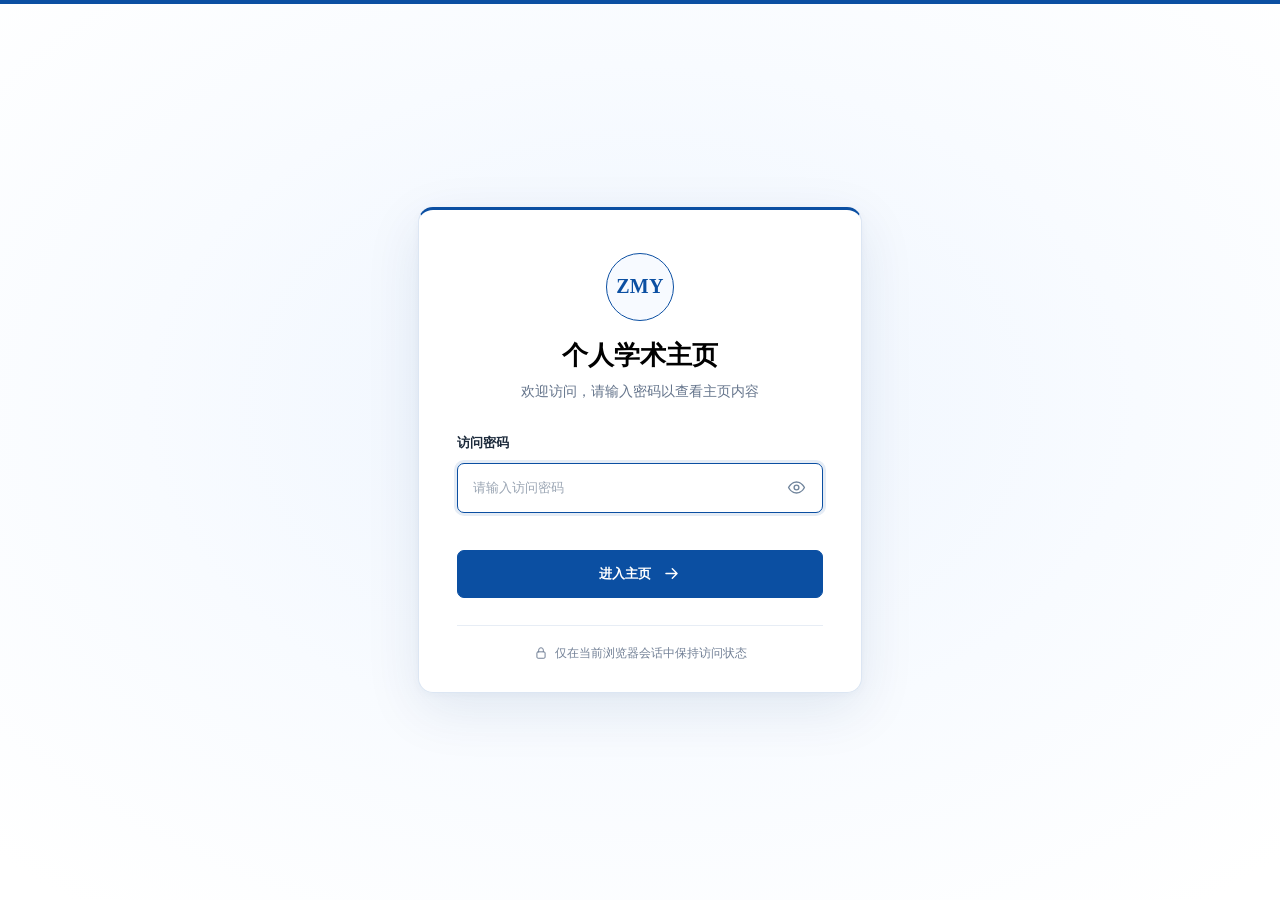
==== commit 1b745bbf: "Add files via upload" ====
--- a/index.html
+++ b/index.html
@@ -12,7 +12,7 @@
 <div id="secureRoot" hidden></div>
 <div id="secureGate" class="secure-gate">
   <div class="secure-card" role="region" aria-labelledby="gateTitle">
-    <div class="gate-brand"><span class="secure-mark" aria-hidden="true">ZM</span></div>
+    <div class="gate-brand"><span class="secure-mark" aria-hidden="true">ZMY</span></div>
     <h1 id="gateTitle">个人学术主页</h1>
     <p class="gate-description">欢迎访问，请输入密码以查看主页内容</p>
     <form id="secureForm" novalidate>
@@ -29,7 +29,7 @@
     <div class="gate-footer"><svg viewBox="0 0 24 24" width="14" height="14" fill="none" stroke="currentColor" stroke-width="1.7" stroke-linecap="round" stroke-linejoin="round" aria-hidden="true"><rect x="5" y="10" width="14" height="11" rx="2"/><path d="M8 10V7a4 4 0 0 1 8 0v3"/></svg><span>仅在当前浏览器会话中保持访问状态</span></div>
   </div>
 </div>
-<script id="encrypted-content" type="application/json">{"version":1,"kdf":"PBKDF2-SHA256","iterations":420000,"salt":"oUvSCIac/T0TqQy9jj4wFQ==","iv":"ZP7QalMhgBSRwsmK","ciphertext":"CjXw+klray03BFNC4N3rNapGsBIIKPWzyBBsvuM4cs8Hqy883r1FbC20MMoRMzI1WyLepzs4BWyabJ8jePDBlOMp8ke54DUqc4c+KVHD1SQGB1qKXz1ShgK6mAGB/CF4VIMPIWLE5UGstB1D3715TsM2juhv8mftSIOaQg/SZDXyp1UxgNmgXUhU44lJ//7db5ZF0O2mhDYq+2Q1QZpWSihg8sARz9O9uELWgqtybyNXiSdrUccz2tKmwZN2TZmt4e9FFeK9CJpGA7LebzG/Q47Hm9XV4rNdBaSsUw31g747cSo16ifxcj252mBHx+qSkPFtkihu/7WjWqrKOwxuljp5ftN15Db/cNJK67rldq3zBIg+NTY6xPnf5sJ/x4h1DnVGsCMVhMAZ4u8NaVM8n2b89cUEOck8eejP/woQwgJnS5F78CmgaWfqmrJ9NAuOoIkG2TrRHw+lJ2/q644WurWZVMvHAvmFzEZkQPieiSUNh3fm4HENZZFduW0dl7zBSEDYGDfrJSgEaZSI3yJU7WSvAuG/Z2eqsXTV3CG4I+rffM6g0zyK579xjlH8y6R5eSt73MYMMHNyASiNfsU8Q4U8v4Q29uHS6qYECljSoERS9GCHDd9FcrtuDIdzq20gVohLIB2BjQZmT1jcB1JgItElcYQfyZReKB3nHWFhMiBaN0GA7InuEe4Ue9eRGjQ/cgSAY4IYRnQcafg3mVwD651OuQG+nxLY5nrDDRI79FyA/PlktcVoXRoQlEytnPSNG4r2lRxha5bHXROIOA38QsYFj/[base64]/+DgFR25t4WoYvuwWZhxrL4aBMjhmWC7c8ikuau7JYey5paKx8ADAHzUTba9fkhfFgE7giz5Tkm1mohWielwhyul/JJeaMhGnF0sbybdSNnKeRJZtRWeWmZ8bB1pGLeyVg9YOF75MFL+vAmzVBLm8Ne53IX0lL/I3rqYV1yQb6P/d49TTpZoVgZH3R32ihxB8z/F46i/OXLW/nmjMX/bziC+uoR3/LFk5ULWFqyQ8KAN7fxktgfUnW1sPvAc5lAOgbuqZ9tl3feXtHcRx0e94OkcNffm85qBekaSwxfwy3Hrx0jMUryErL0VRXAXUJHTuUB8dnoNTtYxhEw9yRt0E5SsoeCFW5Q9W5N/r6JriC+l6HqU4hG25IemyYfwTLjJHTFpP9EUHKSZrWNlC5bedjRmjmF+LKR8qWucHi9jJS8gI4OzqFSLoGIh49X6oNSgWfh82oPOSeSGtGX1MJMJB3q+NLU/sy++FyK3hdry0AhZ/ViqW1FvkcGeyfHysiVVreOVMskhuwP+Z3ImPdgPt5dhSMyeN7KvCqigtdK8ZPFPEKM8ChQAGFNtkJtG+Ic5qjA9wYijelJrWFEot/eOwh3JKuTqOOYIXU5ZXy1X6l1A61j8tvQhPA63Hb+17UwAAD5ALkgyFg+ARnXr5sZ6ddaUOLb1emugvhhYczO7/WkXo/w6rl6QKjvZq1+YQ/IesJebhb96y5h2JyToxI/3vrvdNF7TXrzG3mGuU4IGgumsG+eBOMWb5sFSANsalTMb1RBTcpPlxG9kqdfVnW84phkgD7E70X9Oh2LyXgAlLI6PnxPuX05WBcGweGRq7HlkNTFcpeQwyam+F61BPaPu0jWonPdp/gsuUbKAXn3FXdxRGqCDUWtUCpnOotFzz0jdHb1eYfhu+435K0RJCZj5giWoDn1SqF8sR6vE3h1lRgztxgI6W+v3n3JdG3tVrj2ALgusGPDvadkYOuIbOLX15slo1gGlV5bVXqLHJPOllYPQbyg+UHCfF1MhDynyzML4+Uh9QOkjQU8LUKMQoeqFdhfzmnim/S+1YRFSs5WYnPO4DvrNV3gLvlREmlsMdJ6u1RbKltTjWm0MAft2yHDmNaDeksbwXMFj3NVX/wUn5iCQndp7uAH3KsG/MmGXT4q3rNG+pLlTV3GvIuLT8U2tTG6BPeexz6z49E/7nK1mJ0sg08k3X7wvKP6JrIaq/RpdShG52FWmeyDXEXkQuBg6/Iu53Ciqm5i8e+nrfPhD0xVqab+J5FehqNv5EanTXTb41QwxvgL4R3oGZ++p6bDVAewaVaHU80tMpzpU/rFD71tWwCNsBuMOTFbA7o/XCji73mFRGRRbKJ+tq1Y7iUXAscP4eYwDs4IdRRck8MtHg6Di5CFCCoRot5XQZYXD6G8nntIObqZjf/qvliA+Oq2YaPWDnMVd9zLV/9Pv2jEPdCuEV0qzl4nt8ebBZ+/aSAQaCNyN0pOSvc33x1061JO/MDlw3/GZPXWZSqvwD0bD9H1oNCRWwlm2V+bp1qQXcGrZ1t9pfADd1WhlFteae6uJBd7DSIAUGR9ETIjxG/3EsVM90quTkusz1qc5cysbN2akW0MUSzB8y51mkLx3RzfhrkxD/Vo4pDN7FtrDar7m2sb3FgogD53tmHQCt1y9qNyV3E4RFkG5WsRIRwlCU5QPJ/+LBeWGH0R7IVGgTR3WzkwF5S+YYjpGk27wDjeZjoGE2OWY23Ao4l74b6RL/FJg5eW+EgHYQBYjuy8dJg1OTykvyAw63/mMWwB7CrtxpaCE3fwzoofyGHMm+sQCZno4R+YROeawY987jhMD7Yc6UAprtM5BbcaJRFwGSTgpGYzf2cFvajFVVuajChCe2r/WKz29SSpaDar39KhiTRsLUJWfxOTthHHbDvZ3j4OQJw7iDj2Ss814O6JgbjvWBL9jWcAS6DKHdEj4mHIQmQ+vA5B8Axr1mtJDgt1zJ9aeXNMuyx/6Y4MWG1Uq9qMwNlXyNuLYD8E95i0Te/jAnhNCX+83wWVEr/yD46AL7e3L0K9z1XcGnshuNF0Bb1qECxEhXPuHI7pMTLOBcN8cvEV8sB/IOLKz9unT46lywR5Vp68Zl9tb62AFfGj36iNCEWvieh69zQsnrOIMyNVX2INiHNFZp/R9OGUR9JauQb/QlxRJytw91bGARKUokB7/svuwBJcoi8dK3lE2XG6nYOAMrNTRR7JihL/qfm2YEcMbMea3jHXU5YjR4Jle1RJKCYfvKXcdxIsd4o/ayipl4HWYfAzD4VQz9Tg/Vzjq8eHOggBq7MKCmC0MSmqMMGpyMjqE6ZaoIQp4e4MwSdY6oUO6c8E/8Oqa3kmP1Q/RqvugFZ7WTYY9tNHfz2qrONEdoaVllYrUSLJutFTV/z7xgoLM8RUNcEkl8pwgvyJbtzl/nO0qE2LhxHpIh13cLD07NBEOmyJZyBUwwSguwNhIBYJPIL4PlPxIMWXdTQdtDxJxDow9Xs2X40JVaTw6y5SZ93qhguCLhVpHhg7tcJfq0hFwkaBQg/IKYqMynnlOOs5fsuvxEkdDKHwIsNE8A4F0H+jKQCl9hR+2GXoY6Y/xAzoKh3teIyS9ldvXm2XF04Ia349Mz5vOP09g3yWKrZYVQ3PQua5GsyidlvnoNEiLxNsvWhChX0QADkVj9SAH0GgzW1qY485udgsTOAWv9LSpBtDvUi/yfKTgMDiv8EtazlLamo3uFqkL6qTA9XQPWzM2AmVyun6f000wg7sZYRboY6fy6wFPXeyO32rzF9JCB0nMT1y/1AWGpJcAGPgzGZqEVlp4nwwRgpsB/khb1CADveuiZUxw4s9y/EqbwGC6KHhI/q30fgTHK2AGVRlZFoJhquMlBxWA/[base64]/jp8HT7Zmd42huBMBv1oHvGoZyYhxI7cWI1FmNPgPQafB2r1zKPZzcSne6nen5+i1dAdfTd8oSTo749Ttuz6+ldM15WJ5oQtN6HXxuqq7697HkqhMalY/PYtYMkKax/17m+V5KHVHmnWWBHlwtgUWr8v2tCpkHxRjWrVOBCiIMrBsoRmqPXA1rytim3s4XErDYyJ/GgEV0zv2gtiIWRZJRmh6vm6783+b57NW4G/QWUCJ7p1xrQZsH1xdXDpYi6WMpFCBpw4PalHdbnJL+AakY/wkS7ja1OsS4+1L3UPqAASrFVRUhyPbPIV6SF4dRgJjIhNfquSc/JFZGZY+mcw7lVpRPavdfHIo8aD5rgTRp932/1x1+nXY60VEHibtjMKMkpxeLDHOcbxeWrZ+A8NO5OoFwP4UT9b9iaaGbeVxM0icmLH2wmRiRRlcT73lG7f2sNTdhZzShYIzxmZ+5Au3ekGcwjutjRePHZfqvkwGow+NmlXfl0helzjb65apV3/I7ucKZWJ5INhUE+lbvG6JXYj2bVlFsz4QLzGXtSpkmj3gv2zLcK0LO7beAh1lRuHGXiOrm3AC84Wwp8ogQiASefjGIOz8dUUKWeHeayLKhczxsM5KWe11PZ7PH9vUQsgs0qQyJUk0bNu4gOe4lmsofco46G+NlmDNI79ZTh11Lrx7qMIwuCjd/2yjMDpYyievTEaVpmjJmX9ttdiHJ982ALRj/LtgBOAfdwpUkkjibQV2IDTNAlxAOSZxbMlYlbLK+RMg5CvoBQk/MJiqOoDweCI3WlUw3lj+Y88x8nNJ+AemDqypcEM422gDplq76sn0hMfukgNofWj1jheJUJMTwBHlBGz2vhR7kZJNwyCiUwnH5/6LT27PtMdB7QgeYshAQ7GT8uOJlvhF+/4V+WBMdLbo5bz/Qg2eFCRW78Aktp1BJCMKVmCdv6meAeP8LEKKx2eaYo/FkvrgZIrSYptweV2RbfvS2iBXvad5a4e+ybOiG+u2nCZZNoYVHA6m3ilZCW4KIagiVdi/YTEDv9U6rtfPUDopOGwWZzPWy614VDHdraz3KUHNlMyvng2iJBxFg6ilCCIWSlNOGBV4J87vv0Z4bwXEoz8XGPUHReMw5TI7tks3Wu7cQ/gDZGHadZHvcNhTwQqK21qUlkikv6Sy4FPW131Yi+VQ8G3rlFw+QsnR06L8XWEvACFbprUNWk+Lu3aGb6FpwyOhzwNwYiLzcvR1MnVs0T6/CnX9FlbI8lh+Q7hNRehHI8yAl6Smzp7QfEpOfsg+jlhAXsY76cQe44BOdbEAeGfuCRIyzuzdiO32ZSJ+LK8IbcArcD8X76UIbT+AJcI2lBLPDY+DtccUblW2YIKxpDVT+V+NiA4x3zhgn6+IU5jnMH3kDKR0LoN/CpC98ve3uKFVA/2nDvn7s/k6W3YxfehsiTbbaikHAzjA5TWI2Nu7Jbq6sOqIeLMYZp/cFL0o3oxNpIMqojZuZOSPSfkp/3/vYlEA0E0gLXeSpb+dXePCBCiwoOzqBHr08YWYcut3P9TyV/HOu89d90P3hBNh73kwstXOOrdBR2MiaDoxd2ZymTY9Y8nzzig5CBfIZ168xM017VxHij54gvehVVCzMnOH/b2PKa2DYtTfp6MKzYwrggbYYKj60coe9Uo0iwiLOaP8zrdopeEVGkcRyYVwxAPa6GOJGKtImNdIDT9ZGx+o/Ge1LN4jr3Y+BrzWqJt63dmBiCGrGzvU3lUx0yrj8m4wmSviDQMil9P5neYf9yPacSk4O4s30jZK3tJW4tsIS5LLKcsnRSuAlLiAQk7IQmSyWbIj1BmkRrZ4tLEMudvwMWee/QfXBIo6sweXqXVnr6ECDAFSjlCTRhtONzu1XXHujZLjRZZ3vwB8qoutjEbMjXfZnJ8BuNHvne2S2Q+rcrm1MZ19ftBQZD1rxh1gHX5mql6hWhSVtw2rl4rSNrQm14ffNyVKEM3Rmi+8UmRvlVF7/59yu2j7yutaxl0yJj5WiS3a9VRX58/1WUroxXGeI6QZpDPwORPyWXt91zBskaArTgULMrsNSODjnKLNigr2sTFpaBzjwrvlnwYSwyr4cHDmjVtipZkwB4t/r/Fk7H08l8OCD1a7Zemgfk4CJnufOU/zzm38VMgNL4dMzPn3TQX5tXB/yDxxKKwoAIEL0eOwubqTPXqmkwDaQ/NXXYRPI/[base64]/6czLc4jZYFNblXPP5e7bxhA9WiLo5rVt1NGC/GdapcRSVhcb0iZouWaI5IqYnY1AuXFeCSo7AleewXwSpwUNjtGicn5q1emg8flewXNtUI0thhjgBa/Yp0b9nrkjMWeCHn7Eq6VWzNlKr5TN9yypI1BWk9C4cU9shoy6QX5601xAmrO73wottkg8Zg/nTM/oiPSzgUX9ICSO840lZeHm1Knm4uPTeKnRG1AY5F86otDDKNn8uGpwm/OrsUOykjuPIqBVmvd/GXt70fJUJ0+CI7dtUTiiuAbA1VjmCN1yaM5mwnqi4Mb/LxsefgXN62xc7Gw6Gm8PcwZcaTg9kBNWMHFx61fwqbNz0dLfQSjDkmLfMs8qFHL2Tu5B7QfR550/EDhFXffESfsKKytmZ2QB82MkThdRoidr5Ip8KXIzl877Lhxreh/G+zYgzmsJeM/+RmOy3SdlKwz/EVgaQVcGR0dxRq6REiU50YI1CHt2uzT33GKw/zddUDLUCGlnDTMyPoDi4cVXMI1vsdDwC73CgPPq9x+XPVFRICqMLVZ1lS9OKxisIczh+IZixIvFbkglu4tIh5BFrYOmMnGOcXaNLGyd+ggi/3p022H7wViVxVg7QTkmHnKC/+AoCIdD4P/9RjFV4tf+99GyeZBY+gHNDhzEIsRyGaEiUqMI7bhqmbSfES9t0Bfq5fixU5cP83UWR9K6uqdUjRMSPs3/NY46M/qmks3ZwuR1QROaRO1QfK2xSAcB0T8VR5ai8MZo/Lweg92CaGwj5bBsKmkENjiVYiMDT0Tne6IDRIuOyE9lJlJ2uikOk01wDXiBd/tXUUZih21E+2EyMsgs3fFBPsyvyOyjPIdMRnZ8f9/CScZPT2hMTaAqCE59xSLwscnzTdgLNDBQ9yMQCteeJOTFoCVMdor//qlP5uI5T71r6NIjugj3IAumh+etYPJEQifd+Ae2AcUAceIoi3nUqtxp8He/vuDdUNjjmuhpHHC0iV8mGUKao5zlKFwhzbuyGbL/SHJp0SLr1vtRI3a77W5roJ6aCG48zx4m+rHT89jTx0VKeGSvqJqUBzvA+DvDK7rsxr+vSC0hBC2a9lgINZmnG58/3uexoVyGqt/YbZzqTcCDzWDYY6Qyz/sZiJqUG5Wjx56mZvZHOQeWtR720EJyUvrdqQpIv6b8qR/PnZUWhvc1kpwn0NU9OMEaRKs/IR6+KHXhJ/rFjv/uDRT2I3E5gwZBW67qE37uysToxweiOPd1x7P/lskfoslu8QgNofCQDUZ8EhFBtyX9b00/SF4LfE+Y9ubohGK2s8F42ZKFrOFdKYxFzY3slFCH1PneTP+sJEBssYp5gcS5Hj5/PZh8/MIuCejRHbek8LXArLuupoWK9ROifEK70z/uIo4aCEfT0XEeqKVb58IWn7LME9WU6Z/7v/fMSdppK9CgyOg2mWaIypbSbvmBzKZuhMpFR2kcXPfRCiVDOv3a4i9KNpK3Hx89EL/pTVhw+AG9YQp1FgwNj1pZ+Hsy/I6VGdqjOejPLv0dhCRC/dKTXL7M6FOoRP2RSwYbY76tImLup9yE/oOcAZ2Sd6Oj9xZuiwxbdRdc1iR+XDVvqBsXTuR5G4UTQ3n2LMJSrxSEh9XsSQmkoyZmF5WTT27ncdFZhyLIkN9X3OwPnmzdpXJaME7i/VUGUdw68zb9Tr9ui2Bc8FNVSFCuz8/XuY6Ia79c/jeJK6RqPfpCBBgquQ9tlJdgFu1RdAKgnam267XtH2Kp1GQSlhskCNrhMPYFWGC9UtQPYKhDvuDNklSmpilRs/LHsh0MvqLYMJRqyFmpkGAsO7JuBfLui7i//ZKGwRASbPFNYfHiGg2AsoE0OxHQzAhGQakTYShHPbOaoArENmMGzn1SsLrfS35UM0tQquT1xkVID9MPMglkWdb8F7iKGw6tqCaJHKjJtFdgM7/MsxnRYrlcIRrap6Y/x23aY/RO2uA+LRR+3JGbe4I76M9VYihPUU5BKDvlHtjJCCOk8layLSX1bWTqfA58DPeIyeUyj5ePCoNMOm1/aMKMZmtwDR0UPE9mWBevf/0xs+UfP3cECjnUi21gZ9C717KW1goGOzRHWuRZFY6vneRn4aBxaDSUAfAwDNQbKppaf1bAKArY7YxEA3JlFlOmttUdvY6lDi+6zMwLYNqySxkaoBHppNjWnQn7d8y0d+qS+PbggrUv2KSNpCDZ9tlBW0JBPSdVqPodU/8X+QYcsgh3VYFW61mqwQf3SHt/7qWXbfeo+pieooEg1o5fXOW1TnM14BrQgS4R/zTkwoxwFT/E99oiz0CbJViOReCnRD6VyYMuPWWtrFKFrlz3ya+XFbL2YAZo7OEz3CO+WDOSV1mX51+VlxjCRrp76WzrmrPZG7MAbb9fgF6OGA2FfNk26ye8iKsM6rGBXHMG12zt0verKU0wLfcs91PqAbZcBpg48Rej5VsoUXxEQxrtsYR6JbkZC/Y3lch0SLi44Hs3uNzG9TOHigzcm46oCfFyrYlnFFj/glLPiMiL+DMrrbta3LZ0x499GN+Fg+K4qF+Ju0zbB9Echk6+xiOaQ1pVBsZH/B1f3JWscLYKlSPqty4CrklUFuKp0B6ru2D3ep0921ohvxFnbvDJMrCGJ9tfdApjyC0oPrPPeJjpWyABZrx/ZQPCQcVgV/lKGLRizr1DaGJ1ITeDjLbCGPW1Vhy28dgttSvRQ/hNIatY4rMsNsOp0uwhXBLfY/0isVtQ8r9GeVpJpbpGTfmjBxZJrTu2VN9NLJwu7FcHaG9nQ4/JcGLNQCCij3R8XfGrbQ7N/dHHWaicAsSREaeMCfQRbH3pZAdZwnQH2rp+8hqDfyI4nnfYI3eyt9b2ZiakSGYsSSz6gNwEQ6y6l1EmqWZxm0n0kGcPrsFEq0VlxD45sUqrdhlHVyDw73t3ukSoh33SmDKjZd0u0TBN2vSbrfdHmMFNf/59IfjxgCdx5ReljXA4rD4qvaW618fKrZzImJfP43J4QAjsfI+C8WHkW2VYfa7QATAWdKuytw+MvRZkP8I6z45m+H0tFrMxeIvWiX/ASO5GeCCSgBLzKgnCty/[base64]/jv1SJHSv18vBRMgP0aZpvScgEkIEbcaozB52uDybzcBbnaUo9/jy+EcmhXh+77mD+0KdqONymSo7zjO8tITipoy8Q/U6WU3WNGrBbFw5UrX/SjT7/ETdEFwXtxltkUShmQvyKhAFkkDtBTKcBNegAtrXSy4EuX5DuZqyBO1kk7d6MSi+sFTNlmURy8I9PurDOocLGZ6QOg/6dOnFAwCdorq8Vbt3D3p/+AmDNJa9/pEdQjG5z03nHPSks/d6XlZkmkZnDEECn4ijf4jBtzJmJPDxAujgMTcVwmHp5BWJDOXH3tXUF9ZeR4VDUgriC9Sx+wFUjqtGGxW+QT5+5Z7QPEEV3L/PHLLje7z92AQIgTOiehsF2W/tXDnp8QE9Pn3eUdifmk7reteCyO9Ob8x3535nYBEiwlHzm4pel6NragKRJ6Tqq+UhoRgfvJhKIafYMNnDJZunedNGpuPVpzX+cPtluhMzp4Ij7lB2iEOlKDg8UL4mThlp0MTy2SeQFzMnjun3flan8fW3PMiJIvYplngIeMxLTbnYq/yX2uDfH8xSDCnMwzHHuFvUrm/l0Edfd6t+4wD9rFDMPzGFXDYcFkAEN95EG7ETO97G3apDLjZjUuIlf9H176WfpzcQ78qi91XR6cwv/bw6Rhd1OShevv1ZLv2yW3ITyS17CFwCnX4LsaTo1SHYbtcsC7z8eOXxZHriyyxv2sbTnV3yC5xLMW0A6oUVvQ+05j3RHj6AicrAAeptOFyC2n7HbEw/i3rskRrGCAwUWeuWn6MQO9zS1Z//UJzlbrD7SjAOX32L0BZFporRbLFMq7awkOGiITkTxrwO51Jb/ltylawDFlruEYDRcL8kzuVbiBfnEPRGN9A8o468NLUCYf/aqBBfIeLcbP74HKk79GLMKCwZRfgEGTa6YyuT9QLgjdeng7MWUWceCMupKihptVZqBxtp2bC0ZI4FMAejJiJtuJC0RuXhom0DhI1toVVVRdv59jCpfMrebNKGjT1nQ51cYAj/bhTXnrbBq8FoJkq4SXH10NV3ZW4sUSBdq7T9zSM4KiU2vYlrBtjEjLntz/LQcSoOyZtl0LuxkxxNosWIE/oSpmI+hc9iI8f8klTgr8BSezkhil8Qzhjl8H+NFyPnoJMXbW7DaDLR9s19ioQQdey1/GBE5+QTmeuwK2Y3nw8p1B5KpVo5xC9FpDo7NI+ivR6qUwR7aLt7CsHTZleaaTUh/rKsprnxAWZ+WL17tUXdiORTGSFRi9HJXBFw5OZjRkWA9goO24I8tqGyPBtK/UAz6NTB7x+AfJKlySipYieNjPVB/rl4bmIihCprc90fW/K/C2x2AllUeRgSVjqty7h2jFgZebwG/Z7JTAN7clmjBWMfcQaG3y9CZWApNfU0VkZOcXVNggdVVfd9lgWr9aBZlLXhjRM/jVS8kZ+DkTzZ776iZMlPSSjzoVGjk6jxJzjtaCczBOtl9hWvqGyIiDd+Fo7PnlxvoSaQsGDKyT3lieibI1XhknMlNNk/1wkECYIrsqJg6WibeesZDzNylRtYCZiJPFaLqSu4YfM1TMKh3K6d1gJ2/eZHW595eYRETMoTdKjenkFbqFg5ijaTYbr7g0ixZUX+E6YlK/YrYWAervKE1aX0zfAq8Z0IuCWhxp23F6fCHnjoUy0L5K3HobF4njx/2h5Ybz45Wsnu7sw6tHQW+xUA46LxJKXIPhPYFkyK3Uj6Etq3gTISilp5mUvGMCRI7okqpK1EYojg52WHSO+8uXV2LhMVG9NlPQ2/loIHAmb0MKQvMf6zIIgyZ6mf/O19Q+liKqV52G8gghKOFw2/f45IUGlH9whaIVnk7D2vk6ppXSkxQTI8Lz/5UfToYmpSvBNYV+mEOsiq+I0PHB8mtoazl+H9H2aZMfrzA5VQy4oLFnV/uxo4MM9qCBevcqe1fsZsTHZCRwFLMIzPxbKnAotF9t3UzPRlX1pyLUqBd4wZlLWmr5wndgWFqhkCY6b4TpnGUFoepm1/oEVGew60VnInbIJuQtR53wYvxmDHzCFPxoxaMhA8rDPniDLR26DZy+T3KbnhUgV37TEDgBwvo/CMLp397WwYbwIbyofHF8p28VR+qDDlec4tOxvomtWlX1BEbhKwVNrmCBEPKVaRr0G2GHtp5WSowCdaIZ0SO5I5FAWIBi776b8tsoId5ucOD4foi+t1GhZSfazUjQAXMfHR8BVjgL/TItuuQMDlb4JuExmU7HGi6HWlrqXqXbYL21iIk0kfrGr8J30zQaDcnEbErykw6e/LmRNAzNSZtni1sSxLdFXujlHkenL4sBh9w2M+nTXGmMcN2gekRkV2V77Js1zy3sJFLOKkUqKEQROxQVIUsTjVWT7mT5q/YC0YQUWxieRAsab0jnvcwBBHOySUjRNaa0cuKXk9uJfr4DlcFinjAkc04RyTYYcuPk9bqc/owKcC8TlaLnU4DL6VfmEYu3Y+2uV6oQLPzrHMqLmcJ6ogMzEH68Jvl9nZVXS67SwO3Ch9+VhsLk/[base64]/ix//K+ucC3+5WXYIkXLZSACbVbYI8tiQhvd9AtsyFwzPzQuJqI92R2h+pb1H1Ruh0Be4OauHrsgu9moyD/ygyJXJqNTRUXF/OnOT8FxP1aZfwuiMGype5EgZM4Ps+j3xcTyfy/OsqDOPN/cXHWk+g+kDfYyuSoxnX+3J38MH162AB5vAMlT+e0o8fU74zY34y3kGLE92d6A1qr+GemQOQRzgYi/G343bO4FHv1Ta0VlpLPaPRv6BiPpUBH/ZiYFZCqmV9SGDOCgjEKgnmOPV5C2NUGQGqyfRhtAeCsyzUKADWuA09hIAxuUxLaOEojMSdgcvFvjT47OV6BysrQfxshIVgTIKdOGf05lwD5KeaVN74SU/wNWZMwlviRYg1gAw1+YmitD/i8fBEZbEj0Xc6HlIak6eO8k8vhvQHfTYCPzWg4GlBG/kOdkDw/ZpFjzwfT9bjHxw4Ha26cq0J6MDiqLns9tEajL1YFRAttksCRp2fBEuPHlf5l3hzECPuA6RcbmMV/OPpT7SgPF2D1mBEmiCF+JR6wlma8G+XNVVcPK1l6WllU+0jKQK00v+rh+2g8HRNHX0kuCc7HqbvmlVonygRXXY9qbw+DSY1YkVfRPQ/eUwJVSzAwH98y0sWV+w8DJOWKLWkp7ureZm2bVg48bbx2/OwPyTD5m7A2B0hdVnCm7UZeDhmJDKKpoUgFRl76IluSBp4TEWPlaSRBJWHyIDE1kkGpqfIT0OOj8io5WW3tiMSwnPWhQGmuXn5x4QogN5ATaUejg1dbYuyyf8vD+dpYGHTSjYsDyB8GEG+I+VUMAH8xDXv7d0RL0unbTX47ppNcwMtF9NqE4Y/8udI8118QQAXiY6rLxyEa1xZBegnn7P2YpEETwXdgXrB1D8F27Gpzl7v2Lrs0mcIg4YxNzpVrQprrWQqTHCtBfmckR9bW64aUgnZ8/SQetXemd9UWVb5DJWgEGMwBTdglj1YuCwBgG8qlGXN+kCGmBRKZJNiIZ1MFIy+l0Zzn2n4Ef/US1qGBByXvfeF+LgEJ9ycaD6m7P1p8/uEQlO2HKSDTbDDUO48WycIXplluoHy3707G8lFQQlECh2T96b/2h+9Pr3pL7DOazOZReCAr+QHoZSPH/o0Jw5OawwlH9S0L2RKh2eNRe+7Rm3Ud5kJpStERjB662orZiMRoBcoqD+Rm8Mhhx/0LP7n5H0Xr17+VCjtZ5zFMpikYXmhG/xWDITskTCfL0T66nfJ5BKQwxuogrPGIsWZYurLbKvlNXft5foIeF7RwDsadwYkuvIYv1PE0JCD14YN4KAQe+JKofx1dRIE1O/dnp100x1klSyJkhGPNw8IwBX/hOtwFt+c9TTIU8qJ+o/MQW5egUDvM3woiYiEcNeSa/cE7/mrdNVzDc5t6ZGr2XxAhy2gmFa4V1w/M3sEnyo4DQdQiSz7wZgTWiYOf+e3AjD7gpxWo0QseORyAvahOTq6kxA2KnVBqIebolFYLL05XRSHJ2yXnXp6EoEXD7T9XhV8J1HCOwhM7ZNTulj63WZTHyV4XE9cKGop05PXzm0DiSj/vZKS4lumCUHmn3MRjmY70Oc+ersLS5RyIRkP5mytM3RmXrpuxaBAKr1/vFHLHMBZ4OoaeNY+W+VefHd42J5r3RhNgoGM0fS1uNilPEbjQz6lfwEua6WqeX93VNLTgmx06J292tAJeajmpc0L1fLMELpm/[base64]/MB4Aw2y4/Ow3euSbb43rRgtSwn4HBDuzKwLw4X0cidXe/[base64]/miUFfEDIQTQ8ajWaU/EETuxcrBQU6d21hyi5DceftBE0k9tNEZ6nooj9LmpRwlQKYrOkhi6llkS1Njs//[base64]/JKpWQXK357THE9GLzMvWNTbQ8747mqmpVyGFyggsw+yfRlTzSNvG97Tb1KH85FgrrfBJ9irU2WSlgD74lEcWr5yAsJuHFpTpGKSVCY7HLZM8fMCJTU1SaW2wTWhsCVvXS+yjl2balPBlbCNduisZ5Unq9PHKAXj5ez2s44tY/cHlrLDw/SoaINIuSCSOIPY9IxSV3rTLHafz/S1nnGaLl6GoSH3rVhmZzkbrjiVIA7xzD1MitkF5O+YWLZM0veJLAEY0q1BZiKo0tpqrJrLB8vFNb4KSkfywI2RCezXjyQytuHjy5hNjd+ZhUcN5ERovuZ2dDN2CuSv6eYX7FNe6rNeKgBIKNVD19vBu2L8mFn7hrF7jTO5D90Rs6JI6Hes3Kc6M+tfZF7PmodIEvKJK/vON1F7CC1LhBybCd1nbNweP0Ew7ZCbNySaOWZOmdZPAALxEdS1HnRvHMEC9SkF7pZqzxkVQlP4pVoYzNo0dTw6VBChKlwHneSUa/YfiU5XDlhV2XwWL86AtjPnEAnRdrGUHhK4dXWZoMOxngi7zQb+kJEGEq+b91KVSdihm3Q01G28lHum/0qEtf0OOvKPlTw14reuiviCKTjoA0WT4o8IXCgfGb0jvYYsY7qx7YItK9f37kbmTMXvOKy44u1draPqrSo1/4uWUuemLY1Z0hke+lquWRYDh+AU3P8YTMMQbOYdHESYWIklob6Lv0A8PMqjK2tcQs0xZ2+DQmxUigx1SvXftCvo4R7amgdHBVdsuykkjMwKzaUjBEXImHppl4mkshaurxLANOsV6X3TNXCDUmV4BCr4HGgfwk0QX/rv2GkoONwQCuVwj+7/G9TWgyL+xumESVHZz/gpBm0P91smM39HLfxLTqJuPXoV/OCjd6xVdMGIagH8dZ+tuR80QxkhEBSZLEa9y9Hwwi10BNtThFLfViepdtbGMNey6hY18FzT3b5+zATh4ZIdhUqvSalwTXllXLP8zHZwbb5UYC8AUPWwqt5TzPgGsqZqRq2va6cm4kz9j0DISxXOoD7SPuij7x/ULE3qRnTNEXpm6wlOKk3dllaPSukR3bZpkhD1mOb6E0xA5CnbuPVF80XyqzP0l1e3PRwD2xtAQaekp4IEGX2emDtZsLqSP5hwWth0Dp+q73NuzgmEFzdB1R+Liw0oC9JMWDr1VzzUIW9RZTWBPjBx4Nk0gbY3gbKfZ09uF0uhwtq/4l2rSFk3qH22fA1US7AgUJySav86YXyDYdRcpRe5Vb5GNb4KVqWe25/E6va0wXk/l4WA3qdLJ6AzdTABtnr8axzPa0yrcyj5KzLN6fAV/Vh8vI54HUcHklLDsfPdeuhrj0q0P+z3ARZRF1iTGhVd5lhV8jtd0C1SppXkNEBQJeNHyRYtvFsGwYmsHk9Q/1iPd16Lj22jlOp8hjfG+OG0e0xvjxZl6XRW2t7VZ9tjd16BeApT23+rqVxj+DbroFSV5F6beEODsg2NX0F0tlOQhjX8LPGUtR3ewtyJDGPpXw+siIFaqoBvec4IF/xD32C2+6WzaBZLeQcTnW6d/nJ3L2PguRGFA/YmvWAh0nd2hSiVbD6baI0R9/Dy0TJzRG2SvkPqN4pEAfdpfREFCNlWBzQK5pt1mkFcHOBppw1Bg0KqGM8i+Vw2Vtx5TQbfrWwYdKP/F4jcuwdRXDLq3CsRTwCchUeuoIMU8OulPw/lrH3fzHZW9IoCUWTxDNZbO34x3884N7qP7sp3fOgOqxw8MGFsZRrh4ZyLw7iw1Pn6Y+TcC9NWkctICCbFv+pwmwCm0qRz7Ght0RLn4PkrYRVy0VsriBlosC1by7flVgYbHKVKD6v/yfqT/m4QnH6XaqUPNCL2ZYrbZtJWdTGScyzPvkd8me7JUXv0CgxinzLxXc/F+z1uGtP8Xhrrx69ndimVgdB/ezZg3T66XKXjpiOxTVAWZOJXZmwEfbHSnGgwQgx3yEMe+fhgv8Mm3MhnusqJK3pUFx0oafCQXLY1HrrZoX+Z1TOLNKpGz5EdMZGo+EnK1aZgl40aMSTsdHOkpHVU0pE4lIMObYKDVmAsJ86RnQxSvP2TDThQlPs2uzm63E5/OGtD8/Gpq1qaDAoawZTniC9StsllRgmV+IIox40JdVI3Rqr7VO6J+DrAQN2PU/ovqAz8opvVKgeESn1scj7Qg+gzIg5202kvuiSRgChyZumfvbGT1tbXMJN/ZQLsxRfXVTF8lkfNfYg4FSXQC2/le7xvPKiszDFxvbeI25xJzFDFY49nIKD49zaUDb/QDyRhuuwoEvtAV0OUTDcyRBjYkfQvz6iDjpw77IKdiTq90tLkLQtWofUNhvvUjsAmyo0OoFDJG5qwhLvRno7eeh5O1Q80t5EMtcnWYIf4WaoyKa6L+PKv1SOW/iN4gWWLmilnVgy9atczTCK5sVtdxC6mmHF3GijWO18ih2FT2haOsPsG2ee4c3SFk2vl5mM5kLdfbQN41nTla0z+MGVPtWFRFXoGvDlSXhhSpeeV/HBpND8J2gfOTkUGkICLqRNQz1JiHteUkE1nb55eakAp1h6tDR9QSauD8MT/o2oT9xH6byvB4/AGKswJD8sHPkhXBe+piN/yb1knqqny1XqqkX4yBQdYVH91YyxLysp4Lt2GymcsnlbV17uX6SRf95JFAk+ZZGFMReq9qe8t7UQD3LcBJjxnSeZCvvO8iIYU0xNGu8L14lPSLw5S4aNuyQcNDpIjek3/c1tHCa1Xw3rMnZQ5EXZZSl9qMy+OdQm7ul5d4axrLIHjQomnaM/jLstin3WG0YOwF8RXzYsy9beDgMGsYXZBNw0Ey2+ltCHwI7HX8wQXurzAPRNsRz+aVk74vlHNCwmGoZ+D7x5ObJ60VwpptxMRWeZENt8glsrDnolZo49/sd1fWDRXbKmpxrFsswXdH+JAhc+5/u4EZyZ4EW6khTLolIYNODqBsxit45O7Fgn9p3gHxyN01MZ9LUdf4gF3bnu1OI8E2tA/hq63zeVoUUxhyF2IiEelCls21a2+pgus+Ekd0FFOGxx5Lwn0xQVN3jMLGjCiXoiwVS68IljEQEi4vAoi7YNlCz2BPlGt4ZZZP7MQjjbPZX5InyTPaxXX2Hlt8cTnjV/psj2yfr2nFR/nIGhdE2RtX/1zdjTn65VHJjrmgFM2fekf4WNASZEYz+sfdo/EdR7kIX/CzVccYe1sZSmhRVZ2cYKWyZT32XoYSJzcfay9dGIQDfBj0cFqUw4QgWMHMRyMtwHNKq1l0B5p0FMiN7sWPFoxCgt4jKdrGyXi51xZYPmE8sZlMCE+cg4ttE/7EpE6gUsrIrNg1YZHrngy0AA+Jl9/Wn6vtnmAVqLDuYLVbzxwXZ5bxg8boCJJ+14nU8/bK19pRe+rGGkbSvBIzyknfxmaPV6i59ogbb5BneFX9Qn+v3fm0tWBvSVFNifJXWNbCyGTurFUvV/vQo9Y1w7tUj4rFOJVpdWvfg7d1U8UIofXtNdMgxyEmZ7EyyYCGVDtC2m1goGzXD3VLA6Jg8SB4C+u/DXrz6RiOuz4t6vViz3qicy3pb9uA4t5ixCkoqfcj11FMbFKW/YH1RG0aqlLb2BRxUXw9BiZZk0EGNG+3QPdx27CzMRb0MYYrSCZA6YClc03+e/3QUenNNeVl02QmbACrcqY7smhUmejmgN8hE3Tb4sY52OhiuOvgVjj0xUd8LA4Bp5Oak3gSLCjrY6FxDPL/PITeEexdzEHwtTOucwImAN5gOOx3fn72RX7t/Wllg2gnsRZDrB1zz37/WYV3suhLDJLn5xeSXK0jVrW1AvOdneiBfF5CvgHJFUV4hnzAXfMAy4FMxL0GTVivWARDQLcvYnpnut8x3eiXGXIRgIo9yQIOzyB/PyHDkZG+tKdwcQscE5yU8w3tFxC8p7W+bwI4ouh4xU/dX/bguB+gzKv5T11ZcNHcI5UJ50QQtE8oEtnnVkD3raah5qnss2Qc38XvrHJd7EnJF+32yEQHisXOWiDPDCZbdhd5Bqw3lc506OyToEyyn1P8GAdbsB86HYJXOCHBG5QmD+xk/7uDb4GDa0cES5owGoJ7TTwp4+YSiKUyoTmLaxOQ7S7NTkstMMUGPJyupvSoOZCByK5VLVfD+MwUZ1Ad6mx0krPJiw3hVYK0LjxyupxaX6suVBu4/hq0wJw8euqPv2FFl0vhJmZUR4hDv3jnVbobGUY2uiOLUF9rKZqjS632TPs23Q9l9gJJXGyGLfHbelQAFuDcj7MRgm4JPpWWqxfrTHgr3nKICCj/u7QBGHHkU1Gwx8WEI0RwazeW93F4Y2Sp0YXurC22Ck5S/hPBGfynme4WNGGgLt9yqZm9+l8hb7oBWZMNvO78M2j6ibUgj3dhsDnYfwEDZNHYRdJuLKeM59Zrcq49M6mRXn4l3ku1sxIbwyvW0ww5i4KpAE6kblUjK7OYs/c0xW7CkYE7Nzjq7gFb001TGE57ig5TquUj+un1q3+I6bCO6j9P1TzncAJpeZ1v4eKfte3yixmW01RE8tvdkM+fAmiAUQqgvr5cQvhjt1zD+KhXU4pgqaneJtoeV/daU/FzB9XCPi1RIudcZBiOlZokGaP0dERvfA3THZFwCYKJLW2FEcA4wJqQr4HyEJrI+Q0VO9Z9dPrwZ9uwo/n2A2fayfnxc8MOFUMz5Wz933+nxLpJIBaaJojWCLlTvRNOVkp2nRVvOC1muHzSH4KpinxoXX/SeWkbz9SSZrrVypiOP1F31OJ4qM+tk1kUZzySfwAXYTayVowwhUmUd0GhUJo+nDTQuTtlmqKgXu5LqLMiKA7ItFztPEiCo4z9i4A4nbLDQN2ZtL0d/o2Z21bD+E2yQsvsKwqCMIUc+CzTagLlf9rJ+ze9j0DV+bz/2tbGdZqqC8UkKbDItsrHZn1dkOD/4SQvpdBtzuGz5oLSEuR6+UUIpT4NX4etqf6AGMoNUEW4cWEy+Lvu4DF7cfxhTvIYubd/8HvBtr1SoO6wYuaiylxCI3EwMhVDhuOuUVh9KJujXWxQEB1gB79RV+SuJenYS2aiVqOe57OMUg3S6rTyAdtebBnK+73Fpt0jPnST4OJ+1WODkb0aVmK3m1nKA02+hTXxxD/EoPCGn2qrNMM3bCkPyaSde1LmSYkYFvA9PHhOrfqiT7Ay5lAoYgESeGuDrQaXqa6D50Fs9dP5jtrKme+h5B69tUw9RLuJ+DO9q3eYz78M5e3iOpiW4dS5Nk/jmqDi/f7yt9tlzslGjBJo4OEvRjwGqY2ftC+8DHzTTtWJVuj/ORF7nuIVKQDebRnllJq6097iObeGI8WmIn1/NcvtkglbN2T2VEr0A275l9IYgADdT7ramJD8wOQ2uuz+OBDBIW26Dx4kZqNvHRlVcfTAbcA5r/YxpWVr0ceLs6dfkC6ikTQ5stdQtVkem8+tNgehNTAjRrHaMnQUhjLjdkU29MP+soboJy9x/YlbgTWuf/UN9QjKfmrVDghhdWdnlRzqva3G5gBbSkALVRHTHZeYKw4d/qhJ3VDWeQdvG1tkgRNTbtQh/2JP0FE+D7pRV92KzmUabCL22r7WkojLxbKOQscv2tnkZVBCPvr+RkRWQWAGzsB3Wezmlc8JjrpRQLMQlW0BuY9GDpqBHNU+8fS8hjACXe2jwAFH1jmSiTCZJRqox9usj0qtmrj5pXPofzsRpphz2NanqsooeF/jCQoGaGLKvYs9g94srRMfvVQmTAzcR2T7CBQZM8yBUdFkICF6TaoX0P1qDuL4zAML2cXzJO0Udz2o1mMSnjY3SRW85xdxygyyAp0fFylJQOBvyyLozMkzroGB0z3aihT1y88wCj2LSavILBMZiANOvnBFxFETHd2hAHhTSnCWbxkdzIlquI2Ay9/8MKvq6RZH1XgZlCULk6pSF+JH0fZ9Wd/heNAcIT43/yVnAcBq8/LsLcmzICeAYjOCqO/[base64]/hbczli4ccBAqlw8RSXtD403l+aNnje6WBeb5k9ad+RViHth3P9J89gTGfzCYgo7tToS/PUoxufhAESmVlcOuGQpLsBOV1czws3foq+bKW67cm0FmdRbClJ5MK/ivSCSG6wYtO3PzUVe+EKlwAnm1vNPs8WJAN1Ppe690trvZt/biRwGSrqYAuScMxF7z0NPqnzD+6tSUWjCrmQVgT9nCu8TdZpA9DxiDBhAg04oLF2nmGJ4hRUsh2x1y6+c2Ymw5ECA3u1jQszr7fEUAcqgCnqXGvc/[base64]/gzfFiT4LBNhvEp8bDbwMZPQM352PjCcpvSVesVdnh9+pH6YFJutJyo7b7PjyH/YKRjPOBUhun0Neclb+Pq0/COPZELkZBOAh4rdAcjBEKFRrwiANPNvFhg4gXgJEFE6tImL9xVHyM2+oaYVhBnwukB2b800S7XtZLO+zWJWU6CGTxWTSHZsCxCHCkLG/mHnnzENJx72NGtWUB3eZDH2Qfz5rdKW0MYDEz81K7sFxoA+bxH/PTDjtyvT2tD5fG/5TNJ3LFFSyT4YVMNmr0IN1PjnNKPrNt1vUoSdDurT7dLAUuY02p0qoeLJK/3oA8v2/+aQsG+5LO0M1IPu/vbCaeAABWs5kzvhIa74YR66n7FAAEny8eT9kHzcC4B6UzXtM45CrEPquGB+G7UdvVziLiSYy7Lhp4f+eYb7ftuJZiMD8QxIpzXcL0eHtczFoOzClQQdn5QALMgEHowzufNUvero/70IG2hI4cI+wQUzEmttq1Z9q4vfsWu0RB9mqHHqd4ajH6AwBhNVuIE9FcD74jbg7YJb9aq8p33g0BN3FVpFCszEKjWnMOPWR7oZYsZscCGZU8IqxGgSMsx9erfERlBzuh720QWdkgsncpkiRVS3vaMyhBFN0D9nBIyKuLe/LpAJxgIopfBQ9w+HI/hPOp01ixe4urDAhwN6D4iFRAwqbw4CDO/jD2OIF41m53y3ggw5IplV5GmdDXYzTk66e/wY/k+ZRL2TYVnEbM+gKrYH8u/4vYS8bKrGoVj7596z7umlmTpigNdoMlPGGCXfcip/Y0y12a70h14YxIWZY9lWuFv533n8lZDq9vMa/ibcRtnSvKl8ajRKqBRaVSwLXwhiBFhy6+QfkrD/XuHnXZXGbvRiPtwc7FKj5/sjCn1fTCRN0V7dmPHjdcBZ/4KOSYx9kLSXV/2Q8PKbfPgFvIDWXqrj02NGYvHOq4Wm+j7JrruwxwbStWijwjbvQa5jKVjDOL/bdHJFtAANAuZEUApj/TWGsWqs6TLOnCofVxk948fGjxWsjS/LrY+nNlxe80wRia8GnHrSd/f3BS+mCRmYUcJpE7YZXMCsCTw+qwDG1aOleMhjlvjidpDsG7+MBC+M6tYB/NDX/7K2KJssDgPc9QXxSGS2BrmOuOzdNWIrZlBupdUbPiOO7WecKngwO/I9J/DsNvBU6ly503sbfIMuq70TFz9YiVeV8Kq5MqH0e5hoX/VGWxkE+lLYRT4AUeUVTvtqssCw9nnDW0z6aUI8iXV786dG8CtGxnNX+Wm9xoTPjB4itEmoLZ2M3+Nic5vsYb/WVJj4yCLdPCRRjzPxT96ixGwM8Iys0MY4fjYKzROUky+3Es2DOydTc6JRif7Noq6Yrobv6lPtDPsXLO2g+kmJosC/S530l+DXtLxg7AgukKEMN+H3bfrBRHZUMGe7NeOM6c66lMT4CBsOIHGPjtmY3PAQ/[base64]/[base64]/hfDZb7a6wosQuLt9NAPheMASZ2CRDtK8Vk0aCalcLozSod2PJg1V8Be3hp3HB5agjVYRnPkC7yK7tqHT0qxJXppbePduWClDs4h3WVq9lMyxoFgCNv3ySDTM2z0dE6jGgx5Di82RuTgqqqbyo08vUtRdqnTwc8x27FzAqI+3/E4hfClOg4azi6IB770XiFwrHynE1hWr6yUwPuWyk7mY0fMgzVZRe+Ix5OGVnzPuAZ5LLPVIuD2IUfDBuN7U2TGT0EhqZIrFmANP6lkYB4xcqIqV/f8I14yCZzM6CRMiinEOMvFvqeO/RI4oCgj18wMGLH7dWtABYJHxX40jhHGp1eiEdDEM87ianyWAb7xw3DT/umq3H8XHh/q2JqVkO3AuidJjVbzHzzDEFLAC/bjaamGOv50jrr2ufcRrFyOhtRYMlnv7nPe1TQEqGs4Xrodv9Sdm54cpM38C7J9MlkJtdXDDj13R6OeyW4tHILPbVtD5ogeCGKYQCX2Ot8TCNjr46HiCVMIa/11aIUGfuoxThoxDC7LlEyMZO2PppVWgVmXhUNSJE6uUEswT3EIiW/lJt7C9KuzPASPBmrYd/VVWhoBDrjCDaLTLoEcd0sNtLLNWJNSoclEoOzxJO2t4bZzOfP4VzBcK6yhheOBx8o49TQpoTby8nV87SPsRP1PIXB1rxq6ggmWVXdnEyO5+3jTcjcY/[base64]/Gejuvk+AqGh7qjlKARAcHmSxJ46nTSE7+gM2V5WAHC6LfPNB0oZIEvwB17npUBEPvVy3A52uC9HSuZIDCn3+7dEZy87RKXidtUvQAyIUBWB+bhonrp5Lfz/4UaBUaWs1XyCcF/OHVGgEcpDVTZqBRj2/RhP5aA3vU9Z3uAdRI1huf0OrlWydjlrbFmbDWo4JGDQtjt1NGY0V9WIJe6wM3JFeNJC5EraqYkDEMR+q4ijFLxNiYWqX1054dYVA/7IhF8rsHHVclganaD9741Pc4gIX3ZD8N4Vp5EmDgFrV43vu9ld3QvcbYcfJqa08m/rVjN9nLw1SuhZAlXGX23M5Ik5+wUSH+CYHr1bE3ikfo1gl+OgJliCXUhzb2P47VvbjgFAmbSMkMQXvMLtIB1KupIpm4GDN8Hxp6gdC8SHDnKV2lqF4CCeFGkunPfYPTFIHW6MPhMQEnVUHyOc3JoZHj+YIyRWA6M3uH/S3nGoQY1ekl+AHZrisNdC9FPCen/1TRKBsg5Z3OFoa8PnFXjNDw1KTb/gIdRp2mhRGMAQV1AMO+Zy9aHTHPBNmNco4RCpDCuHgxsQYOVZCrcX8zavT2JlrLG7TONiINS2FLUPuO7/16caHYgJDGscXtI3cr4W0g8x6z3efbPCO/WdcBdoo8ffZIhzUbyaxl9WJs8ejwn4JU23TZP26q8gLLYce3ClxU9TUgHPxt0AdAZp9trfzQMykR2NN+uqwvyd8c6zgghaWpZ6DbgoXzT0eh8u9sbYHDOA/TXyEp8KbXzwBkh8CEJ9skzx4MbH0cXApq+3O25euBT92Igf3tEy/g3sEwofN+H20LUndY1jDabz64Wuh02mBwEHzYxVqyDrY9SWHzpGcTnHv4sKE1dLmlxG7cqi/SGV+ZtggrjlDcKdRjELw/xW1GEKc+EGP3GPLKRbZoHK/7124A7FqDlAj9eBWrn/wlgt42bUm7OTc6X1dKp12y2PU1uLLm8avra+7MksYj/vnd9DxtlXaEnXw/e8Zb+DG2oDtnPw/x8CGR+kP7WOdYoCgMTIOMb3PhX8sEUkKu+OSchc6VfYOnBH21HDzfMFq3D/8ZhWyufQYnt63dNDiV0nAmi0CaDp5i4QOOWuo2iqFKnLYN5Ibj0yHV4zlCtNBx2wIF2AFyLw3aqcMF2qdncbyf5iT5F+pOfTrdX/eLGdC7mIN5hawx1IyJsGdMXO1UcxN2jw5Gw+JgLmCiXVG0UUNcAd/AU8xtBJVglLGgOEsFLk344bWgDdnp+/lJpKG7pIXuX/hXuBVSkAnn/J5omZ5lkORW/Ms2HC44BF7Oy0aIL/C+tCsFy/zSef0WQKdaCzN01XnbcalxqvefYRrgPGo5P/V3yeRg9usEeWP2Zt2fd3NGf60ivXgvXZRs2AG3/AvokGRT/aET5i04TD4XorXByBTl7zzqSL3nn2LCV3M1SItteziXdxdLRv7yao9vs3G1ImqNIV1jbal65L0wGVuu5injccS65du30aTAPy+WwBL9tRHt1iyIvTTzEf5Dua9e/uxS4zAXAN5Yweun4JotZ2lo0V9hOT11eJI/qi/HDnjun/U5Rn34pQGo7h7wNyeX/hST2JNCGS1cTUznzfnAhkCCp9wAloSTIRTD3UAUlkfvKhNzZ4JTdquWz6ZxS6vCXxlCe2Z2DAoD9n4GQl+1Cup+OsvbFfxrT3dIbTMIPGQC4iPcqa+aUJMxQfwgNLjnKibMJkjXKAJ39whf7f+ug9o+3/r+p9mkgUKgH9U1ODEVjfB+WzhEQjmtajAGKdRz3AxJymMu0/KOe5j6tdy6IRlAjbHrj2Td3VRCg3Lx6uZMfysODhHQ0+XQQ02cmrxOp3jK5jWw6cMn6eVd1ZMc0RwYzG34qFIg5rMnZ98t0rzL3EIQBCm6CsJtL4yIeaQZQqI7rnN0rAlst6FdiRmpshALr0djgRhZMDLj8H+qJje7oOawe+U0L30pJK9jcXRzXd5l/aKvwBeXocEcFIDcWd2UpOlTee8e6PQ5KmnIBpHIL8Q1RBdmgCWQ57zaCn9oywpj9AZqM7ouasNPAyV4J3rGu0pNArMovQxcUB04H127rEk5LzI6obotOWm/PxCOTdGxB3eg0ZQIMfF2ApnlPYzq8wlhq/4YZw7jkSvfaIdwnDKt9ry4OrUZgA+ezesqpHCeJZpdNdAyiaHxswcaAcUwrRwEHXtXULWtlU0NTWmMl0W/JsHUpQGYXjm7hO8epxfM5Cs5ZBtqVHdwxCAsL+WF6JK0TUomLQwg5ntQmoh/cmrCJ3ttvbTLv60oDPIVpEm4QdLFLC/I/b3lgYOsqeqEBDier/m4gHGHF7KwGOtB8lfbaWJZ8A/6r+SxlVE67IvM2MiPaFLcV5pdRj8XDe6BgBV8J1fYH2jZSNP4fMlmwTB5FtIAjiO6oVWm3xMjlFqwS2RSibrXFVDNBxfTjf9Gf6J/w4GGy2Wzypow/qco92pWvIFczB2Q7ReX9VPEvmQl4vuKJ9MyxP3cSKVvJ/CojXCwfoIePryYnw/N5KI9vUdgIn1COCfHpIVMq9xkBR0aq24l7NKyX1n0rqlmaPoHbl0K7mcGMP+aeWs6ckiqdfFlBr/io96p1jJWjjdJ/i6hC/N+1Vje5aJADTq20tZSKlhb5jzGJAp+g8hBI1ny/sVjvgjxoOaiS7c44C2qN2b6u0FQp/irufbipFK4Xv2mM2+YRvnCGFNKi5HrL7r/evBMYARznieZZAWJ90F3++SmvA/KZHkkujbor7cyc5SqbfY265bg5ZnxRhcnFeFTzMwnY7MfGGbt718ckhULxXatByv6ECjXPMD+RabzxBh8U4Tey9urkM3/9P8ibSEQLhQ3YoLAeAkC7pkozr9RuApn5c+OdwJAUaJFQVDxADG0wfmmgAacCi6PetTrJx8t2flm1PfYX5VVD8z+YmhmazEJtMvNMq9RRLIHZVZYxHzpO48h2c3WeTvtc/8Ib1Wq8k96g8+rK8JnuhN3ivJ3UVsjMc9bCjuZsqd7YI9qit5YOVVxGUStWSc/kE+VRfpXsupKmjul2MinpgE8f13EhWH1dpd3j6CL52hAtUTzubnVM3jZfFWSaVOoA8+y48dNaDbewDI4Qgd07Y1xpUlggOAFBWp6YI8X/jf0RD8Uio75KlybdbMS5Beu8aWU9Mmf4fBenLzlY73l3akIA3ro2GTX2QV6SxN81eV/iqem0dFfTRdI542RKyemhhArm8O14hDFqHtMBbWKCuChistj4pnfwsreRjG8hvjHbekkff85SLIFeYLfU7/hr7KxfgSwAkViNhk9E1EzsvE+dTRUjC8ck94RGe11Df2cN9HeGZXpu6Zym0qPDtOC0GJe88d9cgyJ2XxxCu8HBpY1R7IjU59ELJ9rLblf2OOIN83uurpRNPXVIbYX5uxKjytkNvMgjzva87O/p6/EUMa0R6mJvAII9uaBooM4EpT106An6aQ5lUeXl4OQy1ZYxFQ3LFlLk0i0KrjBB9letO9I78U+FoIyDB6wH2plwrt1gulTfZL0XkBtP+XRNl6BwfOav6hpFcrwBWQ5B1rufxFvZ7QlXtjP6ZBLlGzjz0ezBhVSDjvdoZdIerTlR7+4QOVsLQ4cqtX//J/C4H9oM5OJ1lxTEuRV/GG1ZehtdJflk3fWK77qDJ+1pnmDOceo9XzsnGKaGTRLsK4mQJ5/0qHB4VM7Zdg+uF6XqfSZibLaC4ymTslgaitFQv/QGnhvs24nPQlBqDXJf0vNgwysMkYzoBIpcZkGdcEfkWMecSj7Woq/uH6awGLgcvXICjWfF7lo4qH9QMnbrttrnpzhKxcQHXYkRKJVQXCAOb2ssZjjF8DLhhBir9staEGeqg3sFq04I8jrgidk4XlGC3Ndc0Dyf0plUh6ZonHeEQruGeFGa4gJJUkC0bf+N+ZYvY+Nqs1qZxRn/3UwLpq7JDscLChY7ND50Xb5+pvBfMZRZlf8dJ9rTkAN5l7JhQxMFjT8ROLB3qc28Wfa+GIPm+BkB0KsktmvrXkm4RGEmZ1Bn4yqs6DohWUXhlyzDB3qStA9a7B9Mn+7yoatdYD3wEh8IfTHJiJ9h7l9rpi9uOZRtVDTuu6qOBGxQkeazkjyS/n7I+tQir+eye+xgJufoP5fBhZpjlA4L0CqzQgYgypm87wgUcY+lg0ITCFhJD920cCgsNiCEqKhbrRXEfx6nExt8SPXNjqlEEZqn4fLYEbhNpRmtswToHXn9ujj75AyrNjGXbXwoCvO3ZOMywRMRtD+SChgLUtNEbaSzJGHT/YRfp0L8cW7a/TX/H0cRWcTk2hy9Zg/IfNjZwgxOlivlO+WpIaMOLZEOk4miWP+TupWRrFWozEkGr/FlA+INiE9eiPvLIwVOSzUQ8gxCHrKbWcxdq0df3DUfjDvLn5WZ/d3z0Vw1EkSJ4Ggd6BCb1j2U72AGpRscUqAxQyl3kkzqaJY2DofpzCij0Bqkf1cLfg8RDLuXugVa6w3SkYoRAWtLJj7+Vhs39mZWiQvYZZmFZ55/JKe5+cjNqVbEnO/pJw4xuSp6x5pl0butUUKPIjCB12Mg+xgrML6bKYtXYxJoEi906MPUOW2ebI870J8H4GQupfBcPcxq+/oBq07OIEKng4tnwA3L8t5qXTLuuj3e1iM9zypwdcdHejJ/10bp+n4d2foBrDc63jE3UoQZUstwSNRUxDIWUVkSPoatdB8JAhykRso2oVJdHdJ0pJ1TQnFYRmtdCsCKCgiNi3826/7+xYMtEhnDBSTB5EuwJ++ihy5dZ3d1OUZKYv1e/Am9sjyheSnoYtvO4tcF8rxUtzUtpdIKdh1Y91+5gjiod41xV5Z1EcMAoPm54IIRQzvQ0mI+z00ybpmn3E3hL9bQdejtT+janP2o1rH7sQET45DGtGrfeVTNXrg5etuieR0DJ2Hnr+/hRjx23MJGrwnQH7TDwW3y/2zuCry8iDVTAUI77v3hri9e5GaychSaztEIje/60lcdupVUsCFvb6+Htx0zuCrmXGuDi0Bq9GUMbXLi7zwFrYfr9C6PiYPI98Df19EKEZGeWZ/WiAOtMcuHQz/FCrAYrleRTrXqNY5upH6Tbf0Ru8lQpssdp5tS8q+mRGHh6DbaJzu0mSZAeoBMumpSsj1kTNMjqdmQ8+7Bi2cB/j6wT1JPHltVW/hVafC1ZClHZfJbaSQCnZn4u0wJQ8FPHHqXjr6u47YdvQC4MYwynt3Eb02Ac0TM0Zh767EPM7TuOueLZXBPAE9exhfZb5rl98eOJiXLt8s+9lD3fx7QNxLz/dRk8cL4usTs7tbEa18ckGbKSf7C+WBoijx6NU2g9AUNZfjLDFDjSK2jYh53h/Pq4qAno0FvoB0OMLUZGR9f9fY9N7bcaxWf4KisN4qtr3zaaTDSb/YmU0iCY7aiTQFRPgqyppGlDLDLOE68AG2+eSPXa75abWilz7AfHBuNRfF4cH0ODnqVmtpicgGXgA/bWCDHfnfK/qdQvt67Z/mNlXR2nwtqgpqHR3jIQTyYFcPurr49iml8TG0MgwEtM1cjanHAQ4dxCTR8jST16sim5QeNJiG1VBJa+BXo/Wb7xPDkbon1aJV2HYb3NBHvYYySrmcf/2EfBbtiwnbCk1hyu/jaHNG1SjGlKAlEJ/4snB19yrk6ajeqyDSb+2CuE4P3fgXuy3GchiscGeP8dem7aU0nXw1Kv5Bm529VlhyyELAXrCST71/[base64]/ZVjMoZrzx5YKTNjxzuqSYTvTMpqqywnGzZ6HVGmUm7AobW7v9jr5eAolAH49J9bRuM9oKsnoymRRGqvKfPpKbdVOKu7n8a3U3MNMgoFKom08BsUjXdzyT2AEKjalJ+zMNO9cldrf/VLAtHBAa94RL8bIym0NzuepKDuAlm/XhnnPv7chFL8cSCfz/GWfBTu8P35NmWrQWz24wQF0b9dEs9+oRu8QZApD6FOCVAS5Z6Rr0hMw2EA8BSm76GMCoO53oWLbrh/t1Wqz5M2kpdbDWTRRrD9hbUxVGOw6ykDKoOfUS1DbnPnk6zI/agNdCm8K7kOqVz0lt7nxnua9u+gnszpanYhm7URVkLCDkGQQ4mlh4AXbGqcGUiOw0EgKlQckxxvYoDraOv/tqEiL2jT7tBzw3fqKhrLsjsiBo/Syn/y9MsHoCa/rSgNJIcz/VX2G+OfqeJVUVMwHn2R7HYOI8zDeTcw/jvUrtdngXNL9g212N5v7hc+tRn9552G7KvclpNxtSm/EERDrJgr8UNBfABmgAIFB+NuDSPFqWAWstoBl2j8Ns8HgJDfs1iWYCvvfwwsGrGutuM7SFE/YDQAWDVzOTWUq4IZflrYR8JO8k/[base64]/FbFdHGnQLXyXoWhHFvo8Qsz8XZhYyBdwq0ZjtzxQZv3UbKZS77iBh/3qpLcDWbBtmzTDxzrHYv73ik52CgF9ZGRkDSPjIjW8X+GIWJnvCEncE1jDCML3Z0RvgU0U3KBaFzCcbdR4Qr5wQf1crvB6MXIA2sqOtaIdBOww3VZDGswnwtyASPdU96BB+FO4PO6x78fnCj52oDxkPxUEpfW4dGIMLHZ+N43WHCcgq15K4W5TseTK/RXK9FKqeIOVtDIgl9SHbElu26E3E/UcTXUCkyo4y9uu+GoghFauxyoBPVQ7p/HYcgnZypx6drfVbrkNik/hT7EepriLyFrL+UW8psf6SAxS8CxawXyk/gyB2GEqYZ8/r1nX5y4UEYhhkex72q6mFQn+N2C3XVLGr5cdHOl1eur32XwiX6Pf09bcNib3PvZH3HP/EBWk9BfUQj7hzyZwtWcUyRcHpvgEH+MBmmWphWXwcqbYFMJ4qY/73elzKUrnvhOoshcKGqcF1bYREY6SNhhvmd1v2BASNepjf/nRY0wvVs2TNKv8erclUtU/18DwRRLAYP8ba23tfO62rMm3UJTOlnybhQCiuPHy1r7G9cU50azytEn2fcdeupBB3TzUm+C/jxRMYQk+oWJvPyXj4HD8Q3oohJk5+nlp533XyXwk82oRoy1U289EJ1RqsQM6u0ZNErCdHXLR6skAdwznVV88CDwL67zbSzj8k7tiH5at2me1zwrtf1v63/d/7fqOhYcSsY5Nv2/+BMh5G/+DHXR99unLg1Hk8sAST40c2l6eNg3yaqdNF1UJwp2k68IwgMRrntSMJh6/msggTUBtBJCLDC5TDjh1yD8U7Sc0yiOtdPqzxM6TNM/Jc54JlfOlOuNDzS0Z3DAUxa+sboin6b1EBjcL/rH7injl8yStqV0TD9mwOrQGptxiN1kwqk67RcTRCoEdq2cLvLKsq7z79mbx67fVdZGsaNpkivcfMgiP4RPhRhLGxQtfD+/jnVz7l67V0qAT1Cyeo0GDbyH7HGvr/DVS69uzbaEvnr2F13JpV4HeAgVbIX4rywdsQNFRjIwOJLoFbYPtj4DDbFX6bwltrp0vAfL5o1AYOHIRGKocAr20swKGKYEyR7IJqSZNu0sXzX/[base64]/Lm5UUm8EAlzf7y2a2XEICLnHOxKhTIIC7eIcmLQAVHNXv20Ig/klyQTYA8QufJu90D+hK5KZ8K2DPpN4+5pKP5HRoOp26oSdrb0/pJm5+MNxfn2iyXy8tvaGEuvAU0uloQ+Dj/jy1ZtxCtYWg/aL8+3+AXNxrTcYf16mU4rREnIiB55osfAblCDhXXAH5WmW9uCH/aJll8A30BYCj3NaAc4Uq5d4Rs4sfm9oLXEnlcLAuI4cdOddgaIMClVGKXxsfmV7aa5gXEm4njQRTlF+fHn8qM1H5Pv3hOr+/aDyyMg9VjyKG7195wgApdpCTTeiuofpMJF1Qqor1eHFmuC0UUvm+ps6vMtCHjPcIyfV3zhHKjdrOLWoslqGO9K4wuJdidvmfG8MWI9e3l8Vo3g2AfYjGe1nwH0nZU4jzxuaogF5X3NMSf03eKEGpN2BgppsGsD7Ebv/[base64]/[base64]/sW/gNs7eltq3COzBsxrfIdBBfXEl4mQi/tvOP93S5NKzoZu8dQqSyXvRj0xIq0PjjCzDvo6Bzk3iOPh9wAXQiLQAGdvcgnxDMt/O3tJetPDLwyk+wEtIHDQn505KJGjPopEvilfxOWXR+3SyE+EROeuc9ZplDtKPokWOQR+VW5ycC0zAj/ndlED+Jsea//2aD1srlS0iTqSKNgKLkEIBOoLnpUl/s5osTPhGW9MwbN0KP1RKmzpVylj8Jh6q3qCeI6wcniZLpyD5Si0G8sNWSEEqB/SYmFscxVdLjjy97gmDc9G4qlBGTZbRfwaWEL5XcNXOPomiRhF3D1C+Ws+xjH5K8JereiZa19WYhTG8Sd2lgYa6ZjYGSQB8K3c9Pq0ZDXOEucHkCIBE47eg2M8nVj/3NbsepD/XQWrp9V4aITzv0UzfOjpQIv+6pUAoEOhyS8CFZTCfLkzhqnRltI/pQ5dy5HsQoOGWawgQ/egLdNlXHBHjLU00Eyz5ixwREx9lfSzdXC/pg5jZ98rvBHvQHhVQNxgT4CiJdUr1yGNuTclF95h/NjCHgcmCGirMh5RIgKZTfuiZ31Yx+CBKoWZoqaNCnEz0g9g+Za6GzNPpqP5adluQtw+J3R3gLRvCK5kWtGcZmu8uJpTs8h/DXL0g2U3ep4ryV2ilN7nAd0Ior03KwZ0chzoVOf8I+/Wa4udLdTOYmj8Do8EDxhnqAwIRbD+/ZV5ZSU9QR6tQDNRISbn+jH9OAbfGpvLmwRhgnqPHv9x56tK9zIou06W9OryxkR919zcpy+/y9rRKlC08Imm2aUQg11QzNoxWNkurYMLvsjRdDLVVMlbFXZ2gk+4AchGmgAQoFGP5Xvbbb6aYIanZcYToJUqB+KaaHJBtl1f8//CMCcn4srVLtxouAhH/z6gLTN02+oFG4pOulS6t0pdR3lrEhgT5vsMEIOiZ1D2IlBKdt34a6sYFM0+CMaf8jNbOwcsXyFJAs6Gun+lYuc6pIVzIIEzPg1Qg6fzrlBKHY3QDjS04nCewaPmXXHsczypLT+H7kYv77HOyvitTIsCnDv/fTYcYmCOo4AB+n0D7zkxBWScQLz2/2GEXi9aZNqwI1CfdqflpjhAhWBb5N9FS/9K/CIhgXWbCM6mqVxy7ZrgWWyylDlJ9P8rC/keZKjkLc70z4RB5c86Vfa9zNb2wLbulOImHiQB5dL83ibKQhh0XLiyeRb7i9Tv5wF3GieZY/[base64]/IJad9WAxhp8wNP29L+KKGptnaQWMsftPNzUKQV4i5uPzCg78RVoEdqFySaSAkiRQ2u9aICDcc5ZIxUsRBiGh2jxmXjt5XaztdD1KGrgE8oT0Z7449aKbk2OwbmeBZbgyZ5BMXhvr4J7Mb5nLwUJ7OS1npwgDCof97iIWS/7s4CAN6qXqO7UGcH02RVjVCsc5HTDyiCRqKAuPxWWMkTeAh3St8YxFR9JVr5mseV0Az8dXQWRln7fe9n4+/ULD9RWHAHMkQ3iJEvUMMFJYFa9yBLH09wBpufBaKOLnt8oM7wwImPrZRFGJCiSgu52uxOgoSsJmQsrs+qFjXmXgdMGfRihvLULw2+K8gHI5ODOQAZbUqh8mJf174l4mhrfO/QiBNpdx/IQi/jpGgwkOJ2clXmV/S5ug2GMp+2im3YZ8sRxeLfIFrxvUnl2Nx0vaf4VPNyN7L8ibTdwBfM+junIewDR873i7y2cOQZzzRnf+r/zW8R4xvrdSn3gUbq4UEG9fQYjClZXxsCz+W2DeUX4YjRJJzbNbn70LOo+4jE4YKn71Gv0tJDoPPVeE1gcNhE/[base64]/h82EnzdfN8TPGHLc7A5BtF6khmHoXShFIm15f/6WuWm98a2tQF0PGJVWVbaGnV9NC/1x15kbxyt1IUL5sBfOihvFRRjligCEEWEQxyR3rC5vMqg/g4eyuy5yXRMC8cIfIWkgZVPIT5G0h4KzqSEUk1QRBS8nwWwa8UBFubK2ElC2gV8Kyy3EYp+q/yx6HISGWi+cN1bEJInNbDJLseEgUTKsqGyzkTuWFuIQsWWcgSTzv75U4N+22zJz+FiCiGbssTpQK0qb0Y0aPIqS5i4Nec8cGvL5FJkRXqOovZqKybegrqp8M0HINVQvw2Wg22dcDT82+1ggQiWKW2nWSeuA/xWJTroBkKy568dSfCFy0jjSf4kMeVlMlp/zPLPgKKkDHSMdBRu9AAuP5tSpxmQlt9h8SXFlNmd+jDcuealKt3k7lpumVL+RmgGidlg0E9cDSePG1EBlrcti1I++bmdY96a/xLnIhJhqkukW4KZpNttA12MlDOgv0IvrOCzAfr4xWnHJnlul0+6Nu1Kkjc2XcAbAdlRIczjHnZO2W9rSbSP/P/RA55zEEDFnBdQjAeZXie+uGUW/0+dQXNl5RMtw5Y02j3XGKjSetF/+iSmk78+0ZHFHxQXZvSZwYD05mHQvwn3PSB37dPTzlPEq77mHy4kL6dNhg75R/[base64]/L5IPcE0GJeZbvgYVmQ86lrX9oU4YpMtuTjd9Xk3nV4NhqaI7oJ8QE8HrWNzV5KRscjDUP2Yj+BOMUfjKAQ434yHqxwJQb6FFsc7yDYZHrAA/92AviGrWaHHpzxbi8YtxGVVb50vogCxjrj1dEW4WosOBixK1dQqhP3hPNYuA4xKznZt3UlW7fLnIKoM6DuK00EX0XMQAuOwL40Uxw5IaCJTqV6h567lGjbjECxYbGKZYEKbnjxR43qZsQE2wZkQlVOR9qMtHGVQcI8AbyqPjKv6mBQIzQs2InN+8oZ64e2+1Gt/QjGEmLgA/sMAhnT55uAo1oKFLAzZ9x5gvN5LroMyubhpna/mtEmwKIjyF0NjCt5C3pjSkl9eoylGSOLR0zArXrIFDqEo8f6rjtrCRSh+dScqrqltY9JwWDqh7svC8U3UREJlb4BNccFalbsgYj71jvvqQTMZTxCj4zjJsAfnXd9H4jypTWsBlOc/i5YPD+UDRW2KrC0pfKu+CaPABwlu0wqxyZ3hbQ4umeB19WhhPoFN/baXI7xt+UcM0jLhu4hfPerI6nCD/EfSf/rLvMM/zzGqq6g76SekWTXX/nhfVdRAM3GkGKtLakI52XW2FpkBBaFMdKcGqBfs7GIDZ0ALaQQAMxsZrw+XOoif9vgPj613NKGPSSI/o4C8wMchXy0pwrENY4jsKGQCE6CCxn42jXb61G2YnPF1FyvfqFDAuAmIh2skHL8rsqt4RYuQLUlGXR6DSdnss9QQvlF3mQ5DHTaRgMN4Qhrb4p3d6hS9arPFc6IWYZHNYMfWyyAMnjKh3OGM/VlVRjv0NdRJGTXvRnOuww0RBeY3rIhNJgickXMIV6RY9B5KC5xZMKXnaHPzBH0Ls7OHfs/nibFzaIdcM27G0z6JsDbhkVnvOwB3MSkMK7CV22CRDdCzc/[base64]/fcEVYwQQZND4rkZTCeKvLWwRVyNLYKk4BzvsxivX4zaJ6KC/Rx4sde4uAcoAIBI/1s7iIDBOshW6XflNMDryyVbctRmDt8mVYt4iqw2xbaT1ccRAmz2RvI7Mx3MzKlw+LAK90D3lDKkwi1UL5zRYTdLc1hQU58xWDxMD6bGrXH388/ghQLOClPy3Ur6AQHYiPzvjNyv4wXhx6oBmgqRnp+ttastZXH9qQUROJWMtqTtGoMeNE0YXzOrWOd0XIFkxORmdFqjPNtlBKsHNAFq9UBoL6UVyf/AU7M21JSddJehjXhyepp/5/anc3IhEOvitibAR09uKtvjb0cHEY9AjJUa19EHquUhXU4wsfklXZhgIQpFPmyIQvPI7+bGTCA1Hddt/[base64]/91xl1H+cEbYcsCWymbQB5qMOO0bcsIvi78k5aAj3X6UXaKHIHzXRhOAaiYAXJYD454aI8ff4p/pus8LXg7Fi1S0/noOP2/q2qG2QJFapms4sXzC582O1SHQ2WqVvttsHsN9oD0mvMcVzo2jyVtM0kfpK8efI5yAwZ5nILlDAYvUR0K6BIOYc/uy7msW6x2jBo7+ppOR2XbaPAJoatkiujApstijD8garpMdJ3UTOz7r/+AW6fojWTfFPdqoBW6v/oXSpVkT7fvDeBQ1gXthV59sQcoJyNFhBhz7NqoMNoTKUxBKptehPQ9zZyif9hlnZe9WMLWHGOUKtLs/BVMVa9a7NGS9NzHTsfeRlLAnwlItSHtyIzeElZRLBkrzriI4hEZthFHJpdjgO2CiISUQmPuMq8Pf7MHut5LAUCz0+kKWmlI/5u+ZPsYp05o4c82woamvq3NASyE3Nj/kCbXOvDAxCgwJ4wD/o5G5HDx5nMzkgJwdhNmz1UrV8wfKR2u3TZrYO2gkkzW8MZYH+MX1m9GDoxxp3VydwSu07xlS9yvqsYbVJ7/VDsiosWqNwr0uhkeInUBwlVpIZxPFyG9ly5C7CJarW93DOH/M+Aaa0s7i12HIFaatuWFSxFcOUCE5bCMbOQYsXxsjfeuYvn6YNugUW3HJkHVBNApQLAULlCrJL5s9/GsyqFCsOgDqCDKEOJV3RmQRH1Mwf15asbZL+yy17eiftJ9VaxC5UxuRM5EIJ+202JaKOSW7v8VdRuY8Ba8cmh1LrhhHvwah1Bf3KT5aoTpjhD/x5i/gPn0S8PghIZFO5y1YJr8zPMLuX7RF0lQo2Xjix88DkjA5PP0ccMyVO7Ynl/Xl/JXibj7Ku4gzQPZ8PHLs1jEvl9U/3NzRdJ+fRCA4A3i8QbTU4SaHHOSyYuaWgDqeHnlGKDJvH6RlgMZFiGKDJ++tEI2bghXbQdrYg5aVFG2NYb+PJmlbU811kGHsn/HFXfKQ43WdivxAiNXN+8nQhNm2hvtalCBY1rY8EqzWmHX0V7xVjT0GcLuZJNf34GUSYNl/rRFuvVcl1ruZBdCxDguTadQ1IxvKDZmwcEMa2kAdilLq7tmGg0uefLbz+1iWvSJ9UrssUzTj1fhNw94N4cGUp+eWGwx4rjQb+KZmv0BHYDD7d5ZQ8MAmrIGyPgPOm2nGSipcDAAadJpNuUUpNdQTx3/oW0oHAQPrWU4S7D/diZnePinD0LSLiU/Mdb46Dg7qpuzdPQbHaAsafIwAv4/t0Fi5QIB3jT/hsTl5IgGVO7NepOdXMQFb0T0jBwyKje8TJFPen4sfOZnRKreBZLb7xmXYNUeeAtG7m5s/Ad3GbwvKPGvEg9hkW8mMLdS/iDzRp0J0jcUgFmgPVkFdOEbfTMv3kzn6X4k6YLA+F1ly+k02d2eSIWWONr+yS/b7OYAJf0S0xoW+UUXhHqnCMr9jtJkDw3Nfg41mmTT+Zt8pp/Cu1pDcCltBY7oax6A6YCol9NXqx6YWd5op6OjZEYFExk/N0PjT9Aga+J9S1eSZTXzhg9aWeH7WJrJyYBqQBydSBRjE0LOZG2oNXge+8xiTJqpP68hXFby1NJgWJRQHBuCXrgxZJje0rAa+Z9RlxEVNu9AswBle81K2cxETqMxuA03vxeOuDoAaFaHAx2h9QS+jtSm919Fz6Eu0V2aX/+4/SvOWlLvKVRnpNMuuS9ArW92mvK8fkDKskylA35i/H09DscoIzKlLYIQUD/bdtf/KJmAv02qm4v0SHTDNOwpPjgKZYllSSNZ2V4RTbixRHpLSWJKQVV0dPKA6YlrC7zyH4XzfcB4rU+haCqEXlbLAdZuxPldf5AKdXvYcwzKBqfDmbf4PZ4XL4gZ9NR89AQ6lLm3hN4ZPMjL/lfGZZaK3w+wIfwoVHP+Tz8L/oTBQgnXGn1wcG8XAk/cQXntzoyjKR/3j4na3SWXu7F6zBIl6hVHMLIalK9B8lwPbQ8fLjIFMj1ak77+gsFLUznw4+ym9aJeXinOaFBNJDX6BxPg8mmaCRTMTi4KqjyvtENHefF1ksDKzqhsXbz/xlhQE1Shs21zD7EeQ7Ca7Kq/m9Jgjse4QQ4nINHvVk7baxCCa+JwQMBWHYkM6VQi4HwT/xa6Xpemv1HlyC1U28awBZV3H54nrBSS/yMT2YusNpaQkneUVkDyrH8Tmqj67BD+VHop8M6UJ9FeRXnQaU/TBnRHohg4TJMEKHnSiQ3GTnHJW0H/W4pWNk6+gc0rilc1SHJSh5BgqJdCdiPKlpTzqdxoEJtqx588Cf1aFhceF7cBl8Fz9evFsRvCpyO7eWvkIYRCPSpIVy3ZHg92Is/ZswmGmlXjzjcGzxookylm+elLtLRWzbX327o95M5AGD1aS5SUXdMrDeCon136/iCqWnRILtSYZuuudV9miH4Aj1wM9LoCfo0boOPbc7nYZXyCNsgtVFE5fuZDjE7CQw6UcqkjrKoCyZSBzGt1yVjivHIMrujphDzTXEMbwefXZuTNrQHSZdQRdN5e0YEMl5oemlSsyPJfCvOMlax1ZhDXvvyPpXp9x5CgAZERQhhqi4j09GX1kxgmXBj86uXy6/z5gnCc0KEHqUuVE8ivrbTOo/112MSokbCTx1/J3uJxu6GoL/QPMrnt7iuwlF/Ns6cyxt/NsA3RccLJFHw2V42vrsHpA1gf7yERMT4Nz10t29r89a3ORKyF3VKreR2iHQ0kWH/[base64]/[base64]/tO3IsjO07zSTcj+DJ5x6zYmEhGo/Q2kP2UtnnmUlRzb4nJPutB95kINfNbHfi47tubfUHzR4pKvhs5viLhk6t5pCySEmIEvtsda2qeYGOEZAw2vLJ1mLLsS0RHFVwUZwVJFc1+MYfjS4mavpV1mh/DZuj36QkHtOONDAND++0CHJrzkkFIvoK8T4MZcpevPYUSDiF+0V4Gp6azgKKYKfL4g9sGlBePB3mgW9EdG5iMkM3yqBHRzw2l096HJu0uoAVRBw2YDY/rjH1JygR3VEdjB/n/1hpWGuUPhSvkHvEfcTqBFhZyRRdbzJl3xvZkMF/[base64]/15HSUlGQYJoY0toPCpgqwJV6WVH/toOtLffd8/Z3rLEEdlw0emiTceIIuhoqyuz+x8rjbYpj75aQBnND/SEjfH4sFApZJIBhg46fwTFVcxR5+buw1lo6XY7HNJY/URWTZpt5DewiFrdZ1P2rXentJLPqiX0uufzgpW2UHtj4aU5FTAEeL4GV3WBQG4EIUhRBwUZqQb8dmyuRVc2Dd71HBquDM+90gnHRp8fGwEdEQ7HTDeD1e8gFA71oW3m/bEIax9e7tSiryC2n85Huvjm4Chn7gPgC8wwQN9gWM2WMI66LtTvj/V4mkfq/43KPnW0U3lZ129RUsRQ9DFmLnETEKVneiXNucokq8T+TuwXSaRVi9VumZNfXh+aD+q6qbV8LyWbrDUv4HxiYUTNaZ/KipS/6wCtaaf3QPAZoR5u1oj63dqMWwIPXMZikX474B29sklBpCot7waye/Yfxk7zMOpToU2N81KPNjEbn1ubXBiyMGzTjo7fR+VimqkLCULz2R2wNTLNZaIR8MDPdII+6tyAt7C+1halQO+7JSFAx4Op0E/zgoCtex6CuwdTT7Xx2Ad40DwQO58EfUacGVdOCvsSHCzV9A2hHAP5zZIpBat0G4QL8CaxqA0FMl0aqqqX9L/vKzo6MKZrZS5/PgH6Zbx/kEf94EXwFSQodxUb1mNeuR1rBKtuTcEZDvn5fizQor06qMhXbmOiUFbb1Z8FKmJwitpbkrueHV5LLgX7D0Yau66gMFec0szFX+oBqCDd/DHUkwHMYkMaOAvV7CKRuhdWyih1adT33xN81GX8ftJvCEhY4iVk7BShNgIiS+rmh86XNhXDrYngqYOE+VbI194ShOsBJQ6qaj/99yBbk2boP9S1zN2WQ31a8kb0l41cJ0TKpe5S7vUZwWxMo9rAzSOR2JLFLnlLzxO4137Vj+u89cX6+jMy/9TYNQi7u6PpYgtyXt9NAGD2xj7dGROJxJdwDtX3fbjslwVlEXlDpO5KiZG/dR80p4cwPt4syWXXpBM4b6VqmOVASK/0WUhGR6S8m6AibdzRBkIJYdrbYLcKz1UOZ07FKJVnXaUc1/ilov/vOGObkCieoxXU6gd8kQd1OlBhtgzGmrwTYprGi52VQ7FaYuSelCNPHundKUgii2WAtV/iIsiPJSJ5sw02UbiAV4IeEBT9sRCYzvY0NNXYYstm3WvOMWY77b3L09A/25vSMnVROE2NXtQxt8ib2CaAE/aFt500yj/58A/SdtHnO9jOlIbIYuCBNYnL8KZRtV3rKXaFFs79Dp3hL5ji+4ZAZs3BkGlv0dIg0QK3/HoGSGsK9E/LNFrTUU7DAKnlmt2xBYp7sXFIkeShYCQvGUL1vAbMRdXJ1gRGuBXitz6CpFXtOrsrHwblnenoX6c1ajjwPPhedAtN1Z7sf6IS333Kjq8zwJoowGxfYVR6LmUN70hYESruAOGb/N6BHu2RKXX/jw4Rv3Gq8aWNAXl0ZDgW3/e7q+RApvN6oswewz4F6QDUeqkLyLhSqFUGZg/tXhoA2qqD8V6a+lh+bU6aMnlTTMOyjOE7ZaWaX3ZcRQtK+qpeIx3W6tkrmqucgRvuFdT6z+GFawUyBvI/TVQUAwpOVWCIleZ8xC5eHi4a/ZKr12qCEZW89wB+0zI3Mngp9GronfsJBI/Cr8v0vWJCS1QlmhpEyJm4Ycgh8hzzT/swUpxGdC/HwKAoClgLRKMfUlMC18696zqi1POwyqmbEhwMMGPf5aRb+QAxps5Mf9BD806s4pfH5l6AXCxQ7OykUJntZ1HRsZkUViXznlkweM9Xp4O/PUc88vgOFjhcqHWsTNFoePgyoiwW6apdMVaeCK6iES/c1PRMmGgHhXR99/QcPRel3TTy1kq5TvlRGm8qv0lqHESj9EBMf/g3esBIrXPSK96UR+qa62E8z0F6U1aAZQnP4joPYPg/i0fBFGr3QEul6FFgx0NoQqSky/[base64]/6sT9bIlhkUYJFRQTpNq5sT6iHxnnBzIiFImOIh7YxSgiI6iXR1EFzVBf27AoPcudf8TSDLaAiz4fIXOCPz4zucGfkA43EVzBYWFP+tFtJ5KDZOz8z/gSETAW/llp9nHS4RuljjbdwdpVmdIrSPcz2z7so54JahkLuuCeJ8FH8+LQsqMsTdTcghMRlMWPlQVz3IkNTFdnrValmRJiEyUdplnIeWPWDoJPh6+YUJjaqc9z9TsqBdpEugq0XXomVN/O7TR4NISlrgRk31JMDbujhtWr4Tvh9se9qzpLpE65K23oHWj1X1GrDFM/VKnqSTxqHu4AqvyWlXgROm7yhQE3T4IllYDT948r4+9nRjLa0+K7o9csz27aM5C6+/AYAaTMHTxeNO7uuaNFZnXOHZkKcwVcBTA4AjUuQZa4cxclqjgHgWWb+P1Zrkk3Hekb9UdzxAt8p9KToUjuwskawvIK4eLlKeoUGzMQx2D8Pijaey64qu51RJEIxe6dvOJe82BxrY9LCx//[base64]/a6awAfS8MysrqfGiYhrpTnz5E9z94c4dPocD25R/3g8SE8HPhuzDnjixxAPWapEv995GGPil1B3YWd66nmGRAdgc0kcApkc7OeVPPijdYaF52MHjHQGM++oYMXSrTZv4GVtUxpdf2em541dhy81BrT5TuH6meD5mTVZz7/vpmtX2wFs+Ii5c5vABf27iPcbJdbbbqs5f6L29FmIP3YLSjx7GKcPA15YWemCFcMBN2PWbi1kYYm/HXsnX3IswJDRLeeWXMQUBcAe4wW6zwkI/aRzuFizS+mf3gjbYNMLzN2z80g5JBQOytdcCwrsbMm87xi4UbFZLNhprJ5LD+lFIeRGdKnLGWlRmhWmf3Iu6KfYT3c5v65XeSjfUIDwwro789D0yOY4MUQDgfdC4eyXwV2REQprsSAbRCucZROKQuNQWIx3Mvvs+S8pxiDCNrQk4kawsEiRqG/tQ0LwFmD7QV3Ji8vnKk1YXOMlxGlXmJOSgz9ZhhEm/Q233kbwlQj/DWjdlxrSV5u93WThQgJSDXUWmkP1kkD7YmNhBwfUmQtafhCnDuSZ7q6DA0ofu+f7KtsDr8Fjcl+UmCs4JSUrWTG/Qwvt4NC4Ecrm/kX6Qz+J12zQNaKbS3UZSB+MHzgFuOrb+PtgX/rMDTx+BOlfzgAnIT9Cgqi2s4OLPMx+o1xRrzOOWJTZ4gTxYGppPiTngsiVhcNG9Q6PwmPSKkxn98Q+dAgxSMl7RkSLigV9/z3lIfJPxOGjX3Y8mjv0WiffzHfA+w8KTu9cKii4KBJkZ+ObERyAh1bIt0wG2cOklusIzTQaexVEaD5eVIzoGuiwigoiZnHzkIIS4cOJ/[base64]/tQc5ksTpYab/tojuhzb5ycA1HiDtCf5cuie4zoqbM0wC+L1VzeeQ8DdeoG9SgbwXWsiGfuhkFmn0dD2apxuQlSEB3pMBSLyjHnmxw449gAdwOYnpV/[base64]/nawa/hBph26ZSNckSUaNPafArhXEY654i0wTlhAq79YqVfw3jmZmiaGH7XYubHWUnJ6Hku/LypiFuePVj2B71BrbRWimWAMIZeeka9wHhv0QJ11EYnoWiQpvQcBavyNedHMNr0+8P6EoBi2IY6oBtJ9Ebfr5c5anGyBfs0r7pzmM3FJdhkc4wj1aVU84Mdo4SK48Mn7D4hl3MhIidVA9TgZ5NLsdqo631R2lW4sJPLpiaDFXnUAAVoT/9ynEJVLOxfjXUZyZVnDDvl5fkgG9cOhf+oRLhb5xo+KuPwOSJoKRKRg3XSz36Xgmr8shbu/UqJIM5uJ5+cfVAKHJXdZ/TU4LHVIeXDFa9di0wFnc8rofVqmbZ59YQ1W4ltbOi4L/oXEsB+R5h3yuDLce2h42R21tB32Fkdb+XVgMFh0sy8Vas0y6H3hqf46I0g2fHYVYkigfzTY4tmjamWoCCsFMWKwFv29m8h/KncMSD/M3gzOjvsPmo4AF//[base64]/ewz1spepUgsZkJ1B+0syqzMoVKt9d2+1KjkYfb1HYUzeStO6PyOCOLJaUodh6/1MBGrGUjOcems6at0K6XAjVMtLOaSQijgCzmIs5+b7ipyotLxHCj1/alwu3KlCb5vaeoWh2u7bTjY7E16T2wydCEnJLFn2cjpEvDt3fJmmmCrko2BV8oT6aEthkzrQcRiCC9K04vCgnK4270omevCzensir8OB59AfeGMpyGJlIRQe2ZZe2a29PXFFwS+zYthGgpmVqzfWtNVHbJ5ipLM4QlkWhYmL/PLJ90LsIi/Djb7V/u9EgC3eJsq+BY1x5cI2FidUe7p3iIiGhcKRMsStK4lVAcwVaS5xwbWn3s2mjkolXgiXMDdv1L/uMDVSDaw1siUJ46kmKtrbaVC5NRzN5dDkJU4+mqWOzxnRYoZtcK34c9V5PHh+IWFMsp8z4eDv6a3//7tDJjOE1OpepFpgN8Y5a6/K0EnNCMtZMc+uhU7LqaaDMnywR+HZi79WiakS1UNFixSG7DYDWQSlVwzMVCUz1FsDXY8iD3SXQQs8gTkKaRc4fHdj/U27ggKjMrjgTZ301TEM+ipAKyNXGYF5L8DxEDie+LTVthldUjrJIgCldlsyXrfiIx6qhyYou8leBauNGvYeSoE6rrxfYCiD1B9G8JgoYh5j3pkF103jhmPVpnC42VbPicD9MPkox/FRNRr2dvVfaNPlFJ2kDJDRxWvW7HsKifQyn8FT2S+B2bGv7R9oi8SuPLvJws190ZXZHx1T2TJiQOg/aBGm6LFkOw5FC+WAKFFVu5Gd9B41on5Up+mJOsjFQob62Rj1AmamG0ZNGr+njtUtu7yb6CjKeeSRYzjNt+RSGCEIVHM2/eR4tNtsy49aDMETV2Tlzac9GBjyjYgLrFRz5Wt2LopMmzsbxXnrxTDReJ0fNt79pYPBMCdi1ccL/1xFT4HKOHN0qj56vS2Xzdlcl2zqp9FjYpTKtShyQeBXgfEXj/h9srnZguyrHekpj0g4DpfXsSzb4dUYSNMkS4d57/Y8KzDv3SeI7w4MQ0tLFGSeYFJdeCYylST5Bn7C0XliJpAH7Qi+x8KkypdEnZw86w9Gs+07tzjombTnHWukVsFSSx5IuGZHs241FI6/yhgGBAcofE3i+6gfce7nA5qWJwkB6syGE+cv2cAXVG2f2vonV7wevfor+aksbFfLgXtFhqjiAXQjooEw4atfiCDcVj7JdwUz66MVXmXCQw/sIdEpUz1PH23Rvz0ABfzFgNXpG73fP80nnUEgG6vhxRaPgEjVis7RxzNyRQpDrgfmM72p8ksb+Wyy+CtYAU4VJ+SVJzTGXTqVCDaYPod9+Wez4R0OgIWdL6g/QarSKguKcqQhLaZY7vrs2NK1gEL19zcfoYUxjvdWuBulthHNic3z/PDQ3OfUg2yS5FvIg0kF6c4y4HXVIbQty2zYcoxl9Sl+o4vbBpFvqep1r7PxcZHtumfdLQwfjuYllBm94UONus5V7ONZPODL1W2ESKBemOKvWNyWQd90FzilPeznVLladyi2cHXxpdjFf0CHDJXT7WYkBUhC8XBtrSJ6Tk7zFeHtd/1wK7fetpEXgdsJQZ1LqSqfXkt4lwHwbvLwRzovI8nBH/bWJelNkGMbwoo3XDQ+HW2OMCNqPmEw9U1ox+5MBo1THpEzFsj39iTIgoOLovTxWLBKO0Y6ZPuy+BCfLVuCTa7L/[base64]/pCSCmcM0N8/D9OVh2hGFAkLLlAGWaO2e/cAGNrJZHd+WimC72TFsnxllW+6Poiatddg1JlT2IWAcKqBf8p4jSN2ECAjL35hCKD4/7bj1r0PT4JhkN19ipLRGWO2f67366HCij1MX1SCKO5Mi+vGIhXUk3XCIDaDjzrc6TeeTzBZf6cCcd5oboObEFB7DjFrY1CRvrcFAcfZj3a5+LhCR/t4qJtbyHvdLOOGSnCkeZktt3Lo0zfLqQZdIeI6uK5y0OKx/PnRnc0/u8h7Xr9xojvEJbn4U25XFN0Dap14YLrIFO+Ib2G1ab1iiKhhxDHKIc0Z9QLCP1FEwIG1UeYPIieD+f0KdlOhzahbswBR6bjcxCjgvZ3YeN8nNcsf2YEjMQ+nDuulYR6pkpnwmVIccMeKNmshmCUUlh3WhSrLUJDJlf7l/hU4dCheh9Weo0w7Jg8558/qBJmKPsmNjX7rXFP3aRD7TUDq9R1vC/v5pWs9TEBJtxylH6jOVZuVbp80KsG5w9x2UUQgJplJiVzVUCtNpUHJFmx2LjH2gk3FjGfOdW7WoEGv2USmjMoUijMCalub0hmriZCRykm6wVvg9mifDLqRastxonkmDQ4qyHNOf63w0ko8X/V6ixAWxefIMYpzEZKEFRNlAcUXq1s0lLb3G7zpur7RbaVLIiXGpkF4Hz2nc9GDdC7ngQ3KiqnNoX2F2u2XCqMf/fFfpOE8Gm+WJXoWncyWL8R8CTxjhLGM7h6T21RL7KOkUC9vQ1geMdnBihZv/r0RvsVfACS8PwpwOoQ7mPw55tJv4UEOuWFA63DeUW2D48S6OhaJt6QlSe4zCrxiU0Ew0M3mEeo8TguuOUWn/7jy1NKqz2oi9dPwoCc7mRh3+Bb9SvOMww5zvnIhyU7zT/NCn6oi0iB3OhZjO8IyqfQWz9l2tiPAoV5iGzxzopInGrlrJhiUNc39XvFKZV8A5v+kRI6nOiZB3xRL3S5jlu//aGqHOwK2eUIiHQf80FQ/eFJ3uHGehWlcrwRWL9cgxHpvDcBwBrtEzKO0CkTUFQP7WDwCpqh8A1tpFkSfwFHES0bJLQi1wiIMcXmmis+bzBVZIvRHa4IhSZRhUnQegjfD8aOuE/Yecbn8KzUFVmJdhACweOhIns/9v7jz/R/rtCLzQfnIGu0eonCqa1IftmYqn6TXTzR/AxzpdD5Fqn7vSUXf13uS7dAs+GIRQHNk/8NTBf4Y2UiHRo4Gzaf3z4woV0KErU+bwTNcEgBtvMXZZcknw2GvX1uP+4o21f57T/yhjoA2I0Mpdnw75Y/Y0ZgDDy/Vntl8u0eRi4LbfGyg195mHZ0sRymJFKr8Mb3ZO2aCUskUxnaSqlXXu4GU8/bbolfNcsGvmvqh4s3TlIb9KomqM06R72lDIrHziw7+Rz/UhIIMOnbdHRm5FErePmRWy5T+v+vJDZU6k+1QIMJV1ON0m6e+Xf3wSFHiLl0SaJIBU/k7oTmjor3o9p2veq+7b/HImlSz/yYdkjWSUJZZ7cYOjLOXZvjJbAjUyLkM9m9qCwSk1b1nYo9VUUGkWJKruaIbLQdCZpo6HUVag0WEumTti5TQ0awhGnrtER4LHz4y7SUUyUhohseiTlicbfmMaPEUhE9+nVUFKtjREw1fG3+6K0ArY2bilcy1+/2mzXjRnJbVzx9+90GuZR3YyhNEgMGHQClyUY9+eExEnOPW58tlE6A5ErueKBDIZ5+n4EspYyYmP9ICcE7++DMc62Cs5SJtBJhLvJdS4Pe9SDQvvi1AezRxlq3r6wgqZmn9ui8cPXnwUfeDI0+NcgbKCQGNpulqAhCwNb/3IISHa+fxM+UKdx5BDcGwX4mqkl4YJXnNBcX1bapceC7Vt1UTypm26CD4f53rRXiCYPxNg743rR5tIV0dpMy55NVlKsLvKCjg+DkYNlUEZ8FSNweLwL91Bwc6hsEt9Z+/KNUBxvRnah1T4jGWM63JwcR02Ios3njU/Ol5Q8FgLnbA/ecSUk9P3ygU6hgZstNm8KHP50Vj0RQ6x9eD9qWi61zVOTqo8byeSKjHjgRsiJOZyB+hwbUCkh85d6tfiPt25pAQUnuwOJbtDt392equCt3ZCJE1zBtAmprNik9lEpO5BYJsPNd8BjzF8M4iqFLzjd6C0Te/ZLEjv0mWRrCvvDi+m3d4AZPWml4rgQFbiFjZdDii28HdgHEQ2BnmTD/P8bo5Lzoz22HsN7kEbXm/n4Mrwdqz7HULeoI0unVbyI9areJiKl9lRKqImlVQ5RuBKu87/jsfePz17Gfe4x6k/R11kQbjVmV/6z5eEmskhqNhb+r81kB3lOSxv5Faem9z/Uz1nvqGlB2xeOTw0GbKSa67+m9vE9cFZHXBeBQnImfoGWhqt4wmJ1UWHjwyEv+Sc4rjIg37Oydc9SP+ISL0E2uXTqygBQZFuarG7oYXMTXZo0dwJZiUXnk/2kZzxrTvNEWaBN2W3CqNrxF7IXpio8CiAf39yH5xQ4UWn+ReVKeSvUnCLdSrwavLLCCgGt3Lq6z7cLRkNdVGUHGFxhdb16/jiCy7omlsMBY3RJeVw2gWBAURkGUPUER0HEYaELlJQmW97jusEJpQboY8thq75cn864cYvB+rb+gvaNEUwnDGU2SVCoLoi6ZlmJJYDeqvYLllkZf/316RfXEmCc0XHXtPxBatYDRSbOGOzVwWu26US/GYJRKfTdaZWwYR/2xCm3nM2s+KS7L6TBJnRUPuEygvKAHmNzpUleaClT3LsfRHHOKlJgdJB9N6vIAw4+OuLj4cUj5G5obiQtYeqtrr5qXCDVMJsHSX9gSLZ/iSyS2jkwKmkRbwicR/CkTUbf2nOXFaDr5H3sHMmLpKMAo3JRqftB2AyzoWLACTtZe8eDidorKP0O94BOxle7TvtsYl1Ka1n1QJROVJxcXBGSi70CIUXHWlc8xwB1WUNFvSV/wFKYge34dX/pbjjrVjTatN3+/6uEsnR6UF2IK0PjYu98XmZklN9QUQMrWG0w196AucHZX9OJbMfVhW/w/1+Cjf3Apj/QnZvndDxVeM7TGca04/cxSWQtVYG49xFrupY960PSNf085g5esreyP2oxi/uQU/aY1i+Ch5FbhFN0XtbdLB3ogRVDsTdZLKXgunEy/yaQzSJrjXdO+Y/Dv1bHxtR9DfhesMRPx6Srz9KtrYPRN5p+ULJ+gf8AOfK/WvhNLz4BCjCYnVlF9GG6LAO9u3ykJAy4I7oJX+T8s5j4JseIFxvQ+36E3nhTpKdiztgCIqgUaLllnSaX0RxzuTY1Vlv074UMiBkz++PuLcjnvU97DwO3pDxOtNsJoacMFm9I7VMHillnpZMGg9ycCx3RD5Sb6WEgCN3Q/dIR7AlgBUfy2nmUvT60qKBIzan2Ja5M2CWl41QQVZcbLbcq33wR4Qlma7128yBymRpcfu/g9AMJuE0XqH6bSnBRsSEB6UpkLpdmHW0LSHeHCoIyf055cgeQ8AEKBxwPKJfnPj4D/z9fZ+oIP3hpGwT65F6e9Kd5UfjCdARdsjqq6cmPLFnqNxRy/zyBv+ixFIqH3jyeBXXneki4gYCuwCSCTqFkIacTr1Co9RG5jPT4CCdDcRs+DrqSvuU7stwvGwn8S23KpwZZk+2fMQbQZ8E5RFPkGeUKGIKdv6VTA1fFzl0C+0s6myTHaasqBuhK4Vt7Dl/PIuXeGCV9wJx99oyXaNZRCpgUr95sD/91cy/4vdK1/MBBwmd2P2aek22x5bgQrSy27ICsLBHleoLp7f3ZOjKf3lNjjdv65tshWuWoEyc79+nHCZ2eKR8dDDqLo9EvtMbPGFJDAn/+CR99YSDsaYmLVsP5Q002Xn8tdnaiWj1B0ftJlPNEwdA+4Hg24vh8etCtiNmSvNR5vunTllERuZDiwUVXZmed0yKv2csnVA6bbatGaSnjsbI2NMeT6G/bbscWwhGCfO+UX2e9U0GybhZKk8/[base64]/Vb18sn63FI2Lja/6T5Ejst9EB08/eD98aM7CimXajekQV0Uqt6XFwA4bnjP/8uTA8kTVeWco82eqK0JicjIoSmSDrIt7qMfQbZng5BX6W/2gPjk57Y4RSBUwRZwJ4Vhdf5DBLuiJSVk7eiyacLllZw49nhC50l1qDn9VsdxTl4yZ2AvneSRm8AjnbPKQaPpv7lsS9lTELiEQ1HYKNbgNlZIdmqgfcwQ849/dWKh6feyo6rrMAEeWyoD4NDhkutzM7C8RKpegyN9fH8biIeDKUZQOjwzeP9FL+rsK6+VD0UDfWWhfLkBmXVcYFOROxvGtu/Ru3xDn6Y5ow19kMDjJGk9PEG5e/Uj/uRDnw3f6iGZwcyW2/Q+iIokc84EUuRqiZvJFVLZZhKm+Da0f17pLYBxlTf7FAn/[base64]/AVpNBHjI6ki0lv0z2ZUUWptMA+yiWCv+eeqUG7LjlPGICXC4e9ntkx0S14XWL5L/39OCaxJeH6PrzJihG/LY+Zvy1riIxdK/TMEOwhnX27GfxCBu5Z5YoKVvr4b1TRcnt2qxpoyk65VnuyyLCzsMVvGpDv/8LogPfXmy1Ck8snM4XcT1vL4U3iCXrDxhaqOmZ9ATzoQ38LxHk9rvUexwwAl+S5E8oz1IH6sqdWbwiNWUsEN51AI6nMXv4HaKtw2+P9BCg501KRB1djhJOcI6AF0fZQKpe/WrJV/Y+4+NZfWLXdcz8e29qRn7itQe+5u5gQyGa9tiHDL0etVBOdZ/W7sCm7Q1K+x0TAFGTQ+u4qmYjZ0EgWNRBda7BRgqwGj3iXpdjxveK6MO2IPXCPcRlCJkrRfBjTNI5DKIb71SpOVAjmjKyERilFTpsXBKrDsl42mA8+CBuSXl/[base64]/7FOgGIp82Ms7p18ZXWlbLQ6VAwnlP9uwPRK+gxg2lEqYvT1tfz8lIYtFONw/[base64]/m/PmW9uTWaNUZU2w46+1PCGiTRnY8nT35t2lSPEAKak/uSYWG7IBotjdHFljoFILTqLv81mFu6QnFCNiNxHrQhfgflzIAmFldJjzK/kYKNHvZteIjEDbkjNVLnpmpddlYm+FNx58vfOQQItJsFx0cO+79+4MLj5VHIYPSyo5CL8zXhK05In9WqCXEknDBZkqrHUQhJnNcnDzKqRnrnd0fYQRjxFXhNjjJqcUSFqiUW1kR7mG3OhPEf2W7ZGBG6B4pmmyeO/Re2+Msk/CUxWukfmqpYXqGUOw3YMqztgJtst9hn+hpKgwCrLoWh2hRpM7TqZxbQv8qIKviFdG8feXPrADG24fFZPozQxNHd6hY/yWiODXK00zMT8oMEb6gKfa7jzhDKCdnuKooYBqAncM7POdnI7bly45F6mXyDreAzmK646ilDGPW3DKK7QRSYeFG+DKwn6fuwOY8oOrYgmwH77k4+ohzd1+84i/20jFu3efYg+ylGUyoS6VMoeEK+x3Y62Pt2HrXKXPegl4NBc80XlkyPYSM8GLZAYvJ9qpvAWLrLtAJc+aHza4OYUXrBDo+V6/NIJigU7xFnym+73b6y4idYqHztDRbR8UCTpnMCqZW1HQfeJW6qmvASdlnjW1Ps1edSm1Yj6WkVWtc7wcJAB1AtcVXjuYQ+SaMws5P71FB9v4dooOiLFq/wpA4AT5d4BM8z+EWb+RRMSvrE6ghLKf/UpN/N4niqhJgzrXgiSnO5GrVDax/6s8WL2CgRMbCJxzmxEQowZKIXsCFns9t14ku08r00Paop/8sTL+/585zTV+TepLiW3ejJruWKFO9XLjTNg/S74VAX1CSVSI5217OCKgxSqnyoA4n4mCGoe9SjTrM+m1rt0ytR92lIXG8El6qNuRLtjzPXSxh5Ess7oJ1wUHOdpc5PfexK8lVJpSpqJuYoZoCXTQII1BUjuF+V099rGYA+DVDWoEPiAYFNvPd77oFf3p3L/p31Q1HrrXEChpX6yiQtBcsbog1/WYMZUSoXDU+r/2ZtG8RGgGHC2nrNd085U4ayNNBf2tAiyJYZzbniUp6+WgIuACoGv3zomZ+EAOLGrNVwSGKB1HBQeX/YrUmSto4DJ91hb65c="}</script>
+<script id="encrypted-content" type="application/json">{"version":1,"kdf":"PBKDF2-SHA256","iterations":420000,"salt":"OhcaIAbWelgL8blg+jsRag==","iv":"eB/n95q40b01BrL+","ciphertext":"NvXi96k4TPQ7PRfmypsf4WllYw2/IW53G8hWAOTC4sia3tNA9B22/XpvI9ucnAIwugeqKUf/3wWgrD+Psz+f6+IvuUD7g7nGaV35pCqzwAZSRl2GaO2Ur+ZncKTNy9RMwQhfKWvaO+0/Rwfm/ySRkkLoskgiqV+ER9kb3QmG9OA7dwhzOvEG2JwOLTZ6mB53zP12QsfffievENPa+mcd8PtyzGJvg76OtQzvGSf7FVCXo1Xfa1TxEuTWSJ9edeNNE3IsJ2mpXE9L0Td3p7ffid0wGQ7orY1OY+t7X8bAabRkKqyvG02KWc3MYwV3umN9wRtNFl9rMCHubUBt1/CJSbCPeutyUL1oCLmdjbEYnurF1QsKxfaIGPG9U+2KQUknVaiBdZc61AXaU5XgokEH6Rl8XkHADEaMReA+LMoeRkd7kpqt/Ev9f61l1Fe+AvFc6YAh2oiTiZ1fcU9gdyAOmT+MElhbyDKhtrfA8Il/+quSej++/qqNdAUjnXxAAYorF4/ISGrFgsPEGJv1kuus2pNnCGCJcagVJW3c8UplkrNmjNtWj3LI8FKpp87UkjxArVF/VeTmyhSyBuVXRnpSVL4/YnkL8/pyfCbwUbnbZ8nJHNftCfzPesVS9K+o3deWdvn0hhHXlgOKM+uSZBVCgEB/gClO7qMzL5jfxUWrHb8wEpd1Sn2HoWazVIAm5yMcLLSI/yHFA5jDRUls7WmeIQF6TabNPnXAp3MHQ155CCTYAN7NGDCcOiLSUH9uXtYax3ZkCwK+2mkmxf1XVjIhxf63+96sTjjcsH3mz57CJPOFZY7KpWF614Ll1l5luDiDmzAuNfexh5A1WDM3TG3arPNXi3iarpa8M3qxGH7wRkJf4wd6LJydzi2HN0y+m/E1B3Zq9k6br6rvKOSuLQJ3uIYBMeRP+sFemhJxXGbQPtzkAkKYMdg/5Yb70WaQ1rxpHj4y4cuhBGireUXpZwXJqzTtddyTHRDzD90BXiCwnbQlmifHGf2m6SQDaOY0AFVJSEeEGfnT13rfPQPzT9NfY/VSrWQ1agz7xC0j0uPVnxhzA3l4K8im+TS/WbK9CBdVVI+aclJygn8JvsPo+7z7/IjkgRexHWjmtJ9lXkIzZFiEMBwqk/U6vzm5FG6NdB4YK1094V+iksxq+WxLc6FtuytkKwR2mPpQPjnfYH3sx+f5Oko6dQl9iyzqtqz29leemMJJbsnL4FV1wxyCVUIlkumlSowS60ZH4ZnkT4bLMwsqRoitctaUeepCAAzi5BisZupALQbUUGiZx5S8rKK+l/favQHkP0gcD58TRQ9XIpT2o2Ifbl04RtJOpmrSaReD0D6SS8AkQZkJ9P8C0KTnb/5YXRRx5il5VxDCiu+mrpwj9K5I17B+5M7kb/p07fYagXUx7F2zem8bW5grcBikGlNa2Oiujkgl8D6VOvA7RVBWK22PhTQbBEcIUhEAV8XEVLsZ16jKpq1/m2aFQPLz1l9w5BV7HdN69zB8VPDHuNGl2SwqfUFcp05qAL8U/UoxrIS7MzSqgTtpYHhkxTPzM0CUjbi44Yg8IA2qF0l83M+1DguoLrPxbF4zrcVV1kWAfUa+QWCyZ+QiCNK3mi3Ulx3+ZoeBbr3x17bWI2Bc3fcNvjQ/eKu/+7I/4DRXESmoFBdcfgB7+267eb7V9Ae4jn6WyvOe/6zOxGGR4crOQAhh0Hm9Mwo1Ymj5NlO0L6QnbG5Oj60HULimpiWbxMh762FdAcDEip222nHwne2OIyZLys8QcbqauagS7u50aPMUEvmDciOa5sISuuY34mAyATq90GVNQ9JynJgujRsFl24568Hm+yqD+1Qj5fj+0y/2wNyAowmtss7hqnAnhaoSqG6KHrpoaFiaXqPyofxEC4MwzNhqpipTNc5fJ9cGrB9vwjfmL/[base64]/9BPVlsVIv5xAjZdVUr20jfOorbPIB+BSGZIxeY68VklvvXiDUxOLH+yMnoP43g/coUwzImYXnmE/f/4eHXNQLtaftQW09q+ZCVujs5PHGapFGruAzeEHjMgi/quRgkM3Z3DbjSshpoo76u8H6YIR0anDebK4XhmqIJV4LSbQVcTDtDCNhLQAAeUyiskaOSIN4L8LU42cgS1oDPDqd0QBaz02EF0WusXPv4SkG0ETz4+mTZrNVJrgDQMSVUDaAwOEHP/dQBOJ9ol3bXfc1RpD/tYwRH4bdKHt001XL02/5PpsGXb+u2ZFTSONjVNYAMsq3mWPSqlvOoGf+PgGaNU05IGMV53epSaIqMv/4fyOY4Z5WgTtbq92yuA7DIAupD0xjJjw8WuvwocmDasRBUi6qeEsp+tXTVx/+3zXHmJlh9Ij4mm0FXiHUlD12CSTtENB9RjciELkE/[base64]/q5/Ujmz9OZ9uBAyhUzhx6EE9Kz5RswMJAHv8cG/1LYK3DbxB4fSJbXnYXQM+4WceMqIENK8EFtR7lYQviLie/NSv7FLGnCB/60o51nfW32BVYteB931oQxUqpQ2Uph1YNDJhbhq6c3jz3TkPq8kb9B0D3z2wQLxq9+QrrhJYOGq3CX84GHz8TNtuiH9atVr0Wm+v65E0lGYFeIiVtZ4JSvk/dtIiUpoAoIu4gDrUbfgHnjNmxXrwFXC/TKKDMsMaAz1jGobVD6DPijx7isEfGKcugv8Yg0MI7EAVbPOdYACNZM+mvJ3vQlP1iIgmAA5Z+a31RFviMGTGyZ9eO/pADVyBfsJQkeeAd16vgJ6aFDGjW7eh1ekA5nOePp/XcHs0Vzmh0mTLJCBXhk+mZNPBOggElRHUxA0c97/wwxxSD0/00u7kZE9C0KxNijUPeFnzB0LOzRHA19nDvh5JJNogkzcVXFn2bq9LUvnH9rBh+lYQlWHU3Bkd/1EXxUgwbn6eKVNgSV97Rx/PO1sIEEwvNWcjXZVYUPjh8Udj7a6mVvAmrU5yQCq+Mj5lI0osQL32rZjwtaOnry2WeYGzwX5N7IrloXIYgl0jVEtEs/ySt+BQTXcTFDDgQETVbH+TELq3qykrD7abP0S1MvcDKqno2dCfOI5z0JHvnBoVHW488WAmYEF1diAlTjmJHhLa2Cch3GDm3te35DSyy2np2RJJRrGOMEnNp3rSbjjWp6A/EFFnc/Rdj5Bd2+vVUAMnCLARfmxXzUOGQh1ui17psH6mdcAyoUgVNztTfsN2MI9YK6twbe3g6Ib8QsSoYsYuGS8yEkx02oyWjwfyOSVrc4vv07RS7HX8JX1Y8hrHoKi6qVYT/X3KlT8oUaslUPV842oHNBU92iMvlfi5pPblCFDlcwdPV/rY85ACddyoart6KQnXTOImuwd9Fihd7Z8t8y1Rw+llpd2LAKoVhWXM+ADHLm1PhVXDiK8sjOUOjOUHM2VRPMAEp+c//VKuYM/cZKv7cte69fUCf54O4dj1N3wDzM6FPEo2OBH5xvt4wshoMf0FVJWR59RdT7hzzpv8Y7CKFaGWhZkD+JTdDCSDBU38X77aAVUer/R9s32CsulVhtnplVRNUBvvECXz652Z2QlA+KBw0QPkmje1daobbIkBmHHqeTkSWTZyQDlidr1LH57aKTResv/[base64]/dFfP3sLLhH+qLsst6iVstdJX/[base64]/2egWCnyOqz7/qB4VcikcsnAlxXkeUPPcY0l/gyhep53pybbAndNuBXW9PKYcXQruVIP24/iqIItUkzwq04+LVxSy2KOpfaANn9ynNH0qgVrMTp5X2xzXx/yRJR9GqHt+6W8KrI1rKe89uCCV5poG3yh5ZbdCJKTvzwTYTGqPvhtRsN2jAsVz6Hrpthj9Si8n1Aqk8FcLQ6gx1g4w+ixwmZCTzpkc45m9VPSkq3o0CTCSOdOTkz2QtB1jVnskpnPDRMXn7WYRtMNS3EYLaYYA/HFdJOwCInJrUodm6KEH0OQohk7/opeU+QJgqDRXB29nYmzpRk1ghQwvNJ9rZkxYRanyUFOrwhG39xzhZz+93ZKkMYfIZ5Zjnq/j2PwdU7vV49Gv7ZZ4gJtwQIcvxEdctN8MDPc2jj+r8huwbbvJFTlhesUw0qhQOU+CJN5JqTielWab3rk9hEKnT6nyoI65Z/cTZMzNegzN2caJ3iCfqbhGia5hLARBntjkadVnOFaCaajiU3wozpDh7FmE46Y0mKKOt60wtx2EVOEDczgkl3kyf6cS1TKd4p9pUHWJK2mew/La5igNoftwBWbwl70QKX0kAkzj4SaqCsiZ7fDL2D6JLKV05+r5hZqwonvPdx5LEbA26EUTci4E0soslWTDuV1V/f8E9sQJED0I6jlcVTO2oKe8aa8hEbLc4Qe1Yg49hywmzUzLbVogvFYUcEg2OfElzaF2jRIWM1tU3Kl/YGtlUaHcQUbt0lh67wE5te/HxNdvIgVSBkxZn+gNGs4G8h4TnHIAJ/fQLpzqAifH9DmuEMLd7WDlbac4rY8Cz14DPhvvW4pWvc8soTurQ2ENKaiRyUNMEIuTZ0CJ7QjkDB6PT/[base64]/IilM9ooEJGQ6+Flf/5pMhte+iaABk37UzH1sWoE734vB0mxgDNDtFexxqN5Lo8cqx4/oiZoY3hN31KfyaUfcsErsgPrssu55+eGlkXGrkenLV7M1P11HnsAAyf3+LcOAbNrHC3C2+nrtVrVt58dqM3jVT9UjS9I6Mbk6IYwSDHGcEU/+L3szUw9i9Yw3VRYyFmIERMpAsHpRD47AfUqTxY711fnSyCEtc9anAFDzja6ABiCCpGCnvvwOUb5gO+1sWU5eIsLauOAH7rUZNECW1GWrKE6ZwgwrNsfOzawOAgogKjj3ldfN10bWPNw3R/UhEXlhtSecSRmnDvnk35Si/POHJp9h9QQ1tTaYSYuRL7Xcpgx7Ajd0UlfH1CAKWfPNIwakK/5Hm07+g5B3tnNRgSz+ETGLSC+umrka7LJAjVVccPWRIKTwaLWcB6VnE/5kzGr+mBzVxLKfHUwlxttorR6eHof0ZVrgqnMtfRfXFAhZjJ19pmx71HO82UjCnlMvKTsSo/VsYp7UIKjQG/3fBxEGEW+70Ma5tFt+aPEEFZrucaaB8rJTo9KzG4rJ7hDeHXM/ObPOIO9smFc6IcKKJBamPbTWIwwd1Vw3ZgTi0Vq3MYoCDEN7CaEj5G2RB4dBQfT6+ttuC58V0NeqNu5t3lFGLM0jeJ2oVelVUB94oxLSpvTTsT9wRKaQAmJ8jrfUqDwM5vP5AOwQQq0VgxJ2r2GDhYXqZRGaKIkiU1XJLAEAodUw+tW9sOj/XSx+x4p6vIMmEaviFu6ZFl1al0D1DCFvx6FeTVifBsbbSBeoqezbvrsHtKvqpag4WUovON4uRpmbJrcqh3E4Zml7SjWQhPuoZMPvBoTffvkZ0qD235KJcqDWuxrolZlQKDYL8WEwMtHeHUHKlhnEDSJD+NNSp14Pn23f6f/kUruOKjzxcRkAPxz5mW8kobcjI1t/DDPS9OIyRzAM3PvXosR12axmZ6+4sIAt1KH3tCztD+m5JRXmOOgfsbhRl9F2/U//5Ss++JQPtlS+SFhsIuE8zjdas4n/kmjYSsiLFm5i7v8FjVXdo/XaqF7Iqwb672904RgoX8q//xYV1KrWygPYlQyCf4geEWuWKTCq11GYvwocohLNQ+/cDRjh30YPIIWXO1c9KW6ymOU18rYG6g7E/sDq0FovZRzYIqdBjCTGPXQfzzGQT0QvPYwJEfAsRJlLJnXr30vIdXUd/qambAg4IsmElWl9xM+DNkxzIKZpec3xPJuH/AGvkWQQLNHY2D4j7Qx5XlYF/n5xlf5pUtQb5mjiW72R7rP4NagRm923QuIzKMOVSAdFk0KtaBJT+JeOsPZlcB6BqISfwmUDpPCQosfLvt7wc9tGpS1f3DjZpqSktn7mvi8P/2CHbxUWcTCaRYlLHPEHj2kVYmm82cO4pdWscyrPjRIjpY0WlkLXx1oLCHrsx2g6jcRbYrDORdUwi3svUOMKMG05PZ4Ua2nS6M19VMMxfQ47dvkG+cTEF1XuiPrkJD6iT/0i3WwH2c+GjexpY279DUcC5jgKog4Zl1WiwmBGA3lkNtWpZDneg9C/tuyVcuGp/0YZmhuqv/FDwf7SF8qGw/qyPElBMnF7GWxmKOQAAxzC0QTYXq0QwEfjgnlmeNIik3xE3BSUP59Zk/HvFqhPBz8CNbznGvFRGNqQZQhkf91jwim5W36QsFd2BgZbXAFaMzga3K4qkiDqM0KevrmzLPSjefxEVeCHgBze1qTCfuPDnH3vhtdx6OyZBKMdGNUxDLncvfaFwpo5a2w/XhE8b+B8BNeknzVw88/3MfXaqT0qhBHSLRZOo+ghu8F+4kTRgpiEWo7xSgN7w5fInFvTBTsxrs/BquYQUY/mwsnE77bnFZ3pbmTEGNfdlcEQ43n2QRLz9MPu1i0FACYbh/4CZSNpPNZ6PNoTVhlhjgvBsMSWd+7HZnoT8xa7p1velZAJpFw1JMVKVdMue9XNfsixaKkZjYfNwdipHcyo8+3mYLqRTHOgN39l6b0jF7InpVTx/2t6iZfPP/mJKn7WvaNhBQHCkLhXWjsDBfxVJj5JLJoFa7d/Sr6epS7eeyXsvsVG5qIgOyyNJTOcVwKRcX2GzVH4YQgryacdVO4VakrvhBwP5ULPTSLk7+5b18aQs8D/XU94DocSMprRe1vsPPDREj+M0lbmQZP2S96UlHn/5opxJxdrS9woZ2zaVs6L0OYWx3Pu6zwDxnnHMg3vIbQVaYI/PCbK0mKaa/ixSU8p1pMc/aeZyFnpF7aTg9tTIaUSBdTguHwpFfxwZZ/Gft4XsLyS9vAsjCPjRhhf96uT+0nHaUb/5Z1NZWDgtcWPOZS1R0GbJYFwZSLH06BCoi0TpuFk5dJi/[base64]/PdZRZPmKYJGXwkTpL75cmMIM3JoeyBDOkArkNk1orchhaDw3KX8k4dbnLTNXo6CbVnZWwNSSA+k4h7JPDKdyr0e+IlG55yGHauz/AUTvZ2RqRS0YO2tuhQFzlbDbmAeJxtVl11w+Dvrc4nyKheQLnOe5HUCZIB5pjEFTfPCme+T2IXZr44ymRsCKrLWsknRFbx71b15oGGCOm6NcJeRRH2aEsaChkzQ7/7WEj5Fnb/3GV3rSyFnLI/FTVKjdPpowqvOHMud8lx/zym42jLS9deEIC9m1Dv/STG6vr3fOZVe6P790NeOXfszdTwfGQrxaMOnDDzfs85Kblsz1Gfeit1qEiygTmyvucBGrq8SW5SYBJ3qUin6DqGR1TUa7AiSr1o9ikrOLO/hidTjckWGgGglsFV2OmOq49MvD9eTGt8bOVxPxuwAqxwDny0bE5DNi9C7KZdzx+BFPy4J+STaHcR9Dx8Y1zhCsqlUh7b8ZpU9ncj6VREfmPhs+xZVSwpSmh+jHH5QPdWRvFRPZCrG6UaaTy7gAstnV9C/Lp2+Gu8HHYbGXXgMNofJ68VQ9i/lnuOX/zC0zPKEQ/dvPeIeD2qTwLJiNfkcJoY0cAEuXMeIbletbqTKdPYmYZrNiCLPa5sRiXxYCFYRqhVwjEiBVUV/beKSFoORBgeFqLFKejHqGgOhqblT8q9PyUEOVTaBz2/3DpKnTBrLL8lB+mfRMkGYIeT43vR1+VZxKb6ZLnfG6rgl0G4hDUhmMl6yJQ7MafbObNB73uNiHuiJiMg41j6RHyoiLUHCum2ByGfQSXrPCSv2ac+x7MNRlIUMwNV/hVlV+Ky50U9SlhSk3l24v1aHaemIjep/XfgdXq6qf278BK7t55GamrCz9/cDdrTxeBg0F8GWlHwz5aLUM2ZBA1mON51pYoGxRDlyhjRw0EB7B7/B3IVBvxeZKBe3P1Vh01DrMvxHiUWNYUWAa0ZTCmP1wFTDoJck2J1+O3JDP0N+q1f0OhFUaeFXbOs+CLNv+8Ux/++zx4vJGZgu6q0U9Jy/pB10o+1DXL91Yz5H+KZ9i0HvZkqgI6fzX16MRNE3v8J/kzKGtRfFvLPijWn4Ct2PfBtJpzgakXv4XhIWN5xSndyto73qc4KvyQpP3UsGtwfkQjOE+cxUVhIKEgp9r7Y+kP5RusDmi8W/tpZIaRnkIpIGZSXCsADh4qG2yhLKQf8zBApeR+KiJUHiqYMNe9uiXLaYG64EtiFE/9TOwhMd4lyYeyKHyV9u7XdxP5ungZ7CjPyS/onqZNiJ2Ikxfaoh50Qzd1AVo6G5GNL3uiB7BxZ/ObOiAnuk1EO4Z3RBHbL8t/0yNUSyBIMrot1bTHmRN7Ejy+UnV4xNnV+kNrP6eAs/bked7NJjz7VAWCLR57rET659zpXZf33zbBhALRLhfXC5FjtwhMHtXOnnF6On5eGTP+uOdUqiDhRfvJChf5vMjrzvpwz5/IAem8kUowuPNkziByf+SOpwdULzQ5C0HXAbwSTO2pn0uT5S5gWmKTa1P5eJwZQDo4E0XvtiapD8XIIHHw8L1NJO5QipPO1l1DO5arX9nBh8k78l7lk26lO32mj98jR8kWMvGaBhWXoOA9fFM11YHQ36+EUBShquZ0NX/1oLnNM2T93gjjQmoyUWSGlRDRYRdLeV0Wdad2FPn/NteXSAvDO73Bfh3SNXLvlR/CO0kd6BYqVusChDSlvK9Z1Z1mt7qW0oG9VFpDpEVC2FrgvMvi7TWT2EaM5NHcryN8I7iVZYtQVQwjWOlDbSjFAmrbmJy2aELYgc6VLZHHFbYwmSvOL1Ijs6D5PMiksxK+UhA7minHLrofiXXEl1Fd5KCeMIkj9RrfLbBLpjwaMA2Duz2eCLH1/JoJe4EvdoFutie6iWEB/Oms1W0kbDIGewgTmd6sD101N3JkymMPkWH8mY8v9PrAlqwI/MIK3J/rVtkTK/2Crw9RkD+7av2INVIuH6jUZEpoILtjgt3hUabUFsqwXHJf8lAxTcSVntJY5BmrzfQw5f5e/JQMeeJvzQt7/j7r2eKFujhGGbu4lJVo27z5uH9mNHp0ntAQygv/ZIdajssSJuU/i+KrT3qQdOFQk9vZKd7DtKPLN0ttaPjViCvxMeavu4tqL/IHuLLHv2tgfboh+KgPXCsJtn7pXgd5/HY4UmQwg1z+t9P50txTb1PlZ6V4HQRH09staC3pCPjRZNHMRDElGqV0Z//pBaPHwXwQlBqVTfniQtiY7U9KUi2lZgylvbKcwJ/[base64]/n6ZusPDQ4WgQiQ4s0pH5unpjCEuunx1qC1tMYmg7GSdto5BwuaJHS57Apl6HKh431RJDALex3d4D9cFcGLR7n9H1yqIcIlptaJdGlw/y5OEiG4Za5miXN36T+XqgkA5SFvL9kK9xe8e1hn8dDtF26oCVIYU6y8PzFF2Qd52wmyTlaOgCCImK0Tcaevssbm11S5Au76i/gUIgLOhg5sOZg6Vr3Wg8X+aNASajcN0xukGg5khxAHLE/IMDHEF0VBB25sBRC+ZDArNEAwnY4IGlTAwn2jjIdj26rdMXKXcfcP5Vv1s0OJzdoVeZBWwh3WIeohuI+9OxlVYxOFi13SWykISvEK1x3/cNIgKFq5PkFhsTUSbMA18K4q488c79hJJa/Qn7Gbr96hE2bAp4YhbHke7B02G23acCz+OXlJQvpWJL3DHY+vEZu2Yj/hkT0WeskBB+G4YWGyIIWOo27JcuLU4cBJAqDGalcTbz4u1wcMDxWzAMO0PhAJQFClkU+wV5LSdQMgwU3QkURDUxoXAnAdMmNfU186H/E6vSIrnXalcn8JHteKngDIdLTTIXkseEHV82q+EDkRiQ2jifP8bVlDLJ2JZh3+8FuiGMghtqwOxYrXIOrIcBFSc5GIIDS4lM4kUL+JOX0+I+gH/w53ed6JXBdizNtQpqJOLWiz3bS6jxy9VxrPXSLq7F42EO0zAeIndZ6FYKvKmowM+GqNGgYLAWwRbKT+VS3kPsM4wsu7gu3sDjnORVDdC7WhnbYPzoIAc0NCoON0LKbvnwL1v/nsjDNDyDm5ikXyMsVYYmI4Kfx+JqdL2kyw81VJCIpGWkXIoDGnhQQiOgxyjk/hzUCG6O8+UpKjX4QU1ySMzc8+YWNTN0Y99a1ROgyNV9dmkPQ3+Nlz+p2/5VvJ8WMcLsICxkRc/v/XYGEJZzU1cON6UJhBUxvFFer0atsteXgIWvVYxinc/[base64]/[base64]/qGCAKXNJdk6599LCJIod+lBI4naY7k4JzRs9OZe0ckiR+UZhD+s5gR0DAq7u4ockmh4w0a/WoNkv6VTtOM+bklDR7wMDYWQTM4/D5zv/W8T3H5V/9KXd0HVpEejjby1lFgDXk504qCfB5QIuPZ7e2Ck0tO+QEZBu44QgQz+IKjLb6RQdiBdvCcW35GgQ1FUW0JXcMc9pExYa/agupf/gLN2ozkXtCKS+SxGyE76+vKIlY5nhV1Ad48Ve+abkSMbnrkADxLyC58v/xGFQ01QBGW5O76AS7KwcxWg+dzVCAcs/Q+By3z+jDjQO4/h7WlP0FV4H+gwZpdzGC/G2o0B4Wtnxa+AUsZtUS4H3YMNulGVqkdoFEs9YBkaJiKECsMnLeA6G0Fs6mWzHwM6tNGAO6NDi3uSayoKPjzkpZs2ccTN1W2A2aLcgcCCVtX5h4HxKUmXxF6S8ygT4+J7wEZMK7geVsXGZNbIfxEgka5m0IVIsznLnnyck/Blkhp+oXUaCHJdkc/aLqHuLj/chweSMsypp7syGh8unRvei4fjucLtc5fpfp4NYjsrF9Wy5Qb/Tx9BczxOhYq2cWUHQFie1zkwKz26Z12ECX1KIeMp/QQ6VbRnd6R76gT4ScBm3HtjeYtx224qokdmj++JXf/69RwtKxf9p8uzZGBAHFkW7YCTVpCoi/muCJrq0yXHybVmuZeanOZKsWxTfKtZKfUvNRq/SufzdTGwN6Dd3EzgXZNy6hqcImRToTpQXgittAV2MfSmdgcnu+EPYKi7Pn6BecYl+IX89hmw4ZBb0t6h+BTO34pv2ZSJ5gAEIjPu/kWRYh6m+rcik6pPakYvWYtv9j09D5LvWHaMjUYXz+MX+dORoUwADqlMf17CbfjZtzPUigHfILZ3T9MBuLQlf+bWsBQ9EuWAnvqERyaggPnCj9nQGm/TXuFFr1KRSAW2AcTvTG8DBEhiRPhWbbE8+AHDwXeTYuhmHa2NrpSJdvgfCqPQMXf3B9U1fUiKl3JA1EkAehxoVRXa3P6QjX0mU6M3Q6qzCEKwyd8ct+bqHwKy0XJCTKKh5JWiSWau3WjWKASUwjNpnunIVgXIBE5vZQQmCzbZIEHCcWPuTD/6wPCCgoxXLbi7zZ0zZP5qqC0JRV85kCwFsk/CGpOWDPnBeZ17aeSisGYTKG4fliuHUYYo7ZZ5mpBKKQydTjaTGwyCi2czyLf/ZCRzPWv3W/2YPzsZijs4+Rz1dFWhV5S3eiIdD92vOmQYSGGmVewg2ISGorsv46S9qeY2AqAIBltxta6yFpaDgB1vkNMcxeck/CYzYE052femPuvkX5gdBwZ+kjIrXNeSJdDyVmjRQM/pVZvoYuIcBpq+fGLCdIIrDZ07YbicQRewqrFFFgn5CUz9fGmke4dLv1PUNppYkap/BqAaJHaV7SgPTexGi2ISNko+1pqW2WBRmeCKT6qnn/GDiW1tEjSJjdUZmHLAMb+Kp/X/jkz8SDGGUQRWP9AWNSWpYxZnZkc9llG502mJV5iQ4NOX3geOd4dgkekhGWQsBpEKMh+reIhhisBsVNIRMBrCJ6FV/F2Vl3tc1pTfy5xc4lzFJYUAZz8jkA1J/HxHzj5NKFy1kHSKqsdErJXwVumki0g38kLH5Av3F3zXbPJR3u7p+k6HukNOdS4Bhi2bEsx0FkZuMVG6I9XEWFF9vutnZJNx/ZRw/TNdshiFiWk0bBxeGgof/ZIbJoyQuBS3Oldf0Ii5ewyAolhOvoMOjRxGhMKiqvCpfj2gN/hgOpoP5nq14jfO6hr4MuI94/gTERwU0wxSjPivTvvIIgJkqvxWDXzftCYtr975PzO1B8DVdUlgDeF3jK6OGXW050AFu+iWM37rHr6G+Qt+aOXtYKBwNMhk/DXTS1NdNWO99d8UXUC5GlUadSrZkoEMb+V2Ifvr/DDZ0W9DBIl+RUKwzMQRfGPosQ+Bm/fqGCAjdJh20hTmDqpkjY/BZSDXyG/DdoviVkmOS6LCpztjOEOyRW7IJ+RHlx4PCjQTLknv2gVNqd9Kv3GS3VmmjlfGGr+RFdpqf9qFQ2bgY7aZwKNazTnfu40EpkYawFs+4K+/sCVcoiFTG/INWVMuuEFPVgMCNC18znmLjPMh1pcJc0Hnqr/gGvvf0/9rLdSzuz+GaSnzFd0uKgPI3R/SW1Q5WVaijeWd/YpLhPPXyji6Omm8aH7IE9J/fGVB/SOPngkYEdl15puQ9YT9N9whOHSf03+iWDtz6uYLGb41XF1jnjfFXR935855jeb2uINmac4tz65UpSHoLFSblllFf/[base64]/AbGRXgdB4l8r0p/DGNOmvBzBEY6NX4e8yxkE0asoU5TJ6RnJ9y3WBeCfXp/L1iBHuQAcyzWGKL0bqmdvcg4mkBMtUz2KStaUNTDBZCe2P6ypNVtTU1JB7w1W/lnmHXkJToK8I6aKTJ4EdHlZ5cThnQXDFgh+0FojfE38HTfhEK+XOu7WC+WwEer6PuQVhfGdxwQ4Xb1Ovs0kIBj/AjRIcHrbkjXx3U+1nyBKn7YvO1KsIZDphG+9K7Sev71l+QtwKmU+z6lHVcQTZFatntFlsU+fkhLNpQmAIIG8oicvgJtO0mn2VoVnwDCJRoIT42C3gbiUyj2xYqVS47ia7LH3+lzu8Nv32fdod0IvOcKWK3HcyUO/FaavsnPdwgWKfGmT+s9icpFGQUEbAKKoT4DRCGs/26GDBqWQQC+YP5v7wWwmVVj1JS8R0R4wBH0lJKJtWe38qQYXogpbSHCEoel6QrEUYQTd9cg5QfgJf+9c2QpdFTIJCi3PaZjvPWuhD9qSvfWz7dVtssddQQJWanWbYoFg1LLoBxjq6GE9qV21dOzbQLhy8vqlEd9u/T9Pnmz3stWCfhaHX/voLiVZerPe2I2hBbiBUbyVfs2/Zf4QOlcgTJLX1JLev3H2JOtMWqXx2cv1EYWOib7cATervZxwqYA7XkSHlqYdgYz1NcYHlvBgPnYG71Xt87oy8zz6T8oMKdYhkXe31LjHmRrmZdC6utOb73b/huG+gjF7bSpoiLuJZE0G7uJK4hQR1DaMZ6/BDlUgSWFshiHweJfLNXIbBOK8FvU8/[base64]/DHQNXbjazAhgE4NEUuPH956xm3dsfAY+48w7ctXqyV5sac77BGrChSVx/hFNysu13ELZu2NJ1uDoQmEKQF8yRXO/GE3J1VHTbCCXm6/wi8jst3vy7dqNO5OTrrsbilXNU8elBaFHoILprH4Dc41qqpt+2OOYDqnLzIemCqfbEaBm764i7RHsljEEw0BNoMpmkDCBK5xjDma8olm6BgBunVpqbKXPKBAgrEcGHT7Pj7IExzFuyeu6G9m3du1AuUis2jgYPMeeWMYXDqMdTTJot1PZ/Us3SZgpfnXF9CP/h9zpaHXhhSWtPGjSWiM2XgtnkoF8B9tLLbmfufnq2UV/kqkPAXJPmDxxqc2DyJW6elkxVsXVyZw0Oa3Vi/Dibk01sGWYfThFLkjjxjzM5JcXtoq8puUoZ5ufQ4NDOa9x7NAtq5UFzf7USsUzRaE4CAHRkhVM7ZYg9QZUwYknTWf8XxajgS/EY8MOAUmlW0U6bIYx3gQhmTDCM2bMhnu/6CgaqFutNi24uyukhBkiddv+5fAZRF9e4ldHwrYZ1hqv0cvtR73UFacLJauY8lA6z/jRwHldJ5Rx3maQnSMOGfPAzZ9uihIvU0e0zAP0bQqdvflm6w8+OeCym+XnPJjAvuFHAJN5iEj6V9XfCKUiwnx7yVht636ioHimcS9xfPhYCq3IHWRZOygpKkQJI1l86feLiUWnPYXpMEGIR5pawKtrgKIaXzVjLAau7BawXz+1//oSgfJjBnyiEX3IKdI2jNZti0OJDfJBsh1fO334oZhhjC4e88y63inj/LJw3etd8i+ig48DqSzEGuOwY9MN4zITMdfOD6yX5Dqxh45LnwmwV5zpQMHe9an7ngMpeTHJ3nzMHhMSOXeGIrhmpRVgV5s2zpS9nhzmsDKP2tb+DbEUsJJp/iJ/2n2aHft7jU2kbErbms0+zOWEqL2E+N4OHOH17dlICY/9rQ6vjFq0ojEsDRjTSBodklU+KQRYCF6agGfe5Vd8t/eVi9xr/bgCcC/qOES9vBIR9o/UGMXWk2NSBZz3h0F9w57NtjcWk0zDIag8XXE17ONYkJfg1d15Ho3VHcxopedV2kMmx8Px33KKHMNtQZ4GFmungsjLMg8E4WZB6FfOIhjylkU+pQlscdMhPPL+uTXsl4XztO7MAh61nsgzLbILU4FYwAy52u/bp3T6ilNHhYzFNooKQE1hR9oTxFUKOJth8G93+y7m+nQghLwmPAOI/t0AVAcFDDmV9ZjYBbbxBP++TaTvpZc2PbM7e0jI5iGUMWbo7pjgasXcgHLJ6yxTU7Pw4WPzWP0/V0rFjwogGCt75y8kQSq/lw/fQH8+w8Ki+bKMO8fXRulGUX1qp48hDcz3uODk0yNltj2wG8v8X9mheyl63LrOfdQUeQnPji/swi080Hy7H13OT8epkDra2VvJDoIGG6hTYSEDDOwK7Cnto9SiNZEp/8+li3s1KcN59jTPsWtgTSV6gW/vB9DjOVgeyCEHvYR2c9LGDhD5J/rejp0kWDJ7P75J3GR7HXVrQVUN0yqoukvVNkU3L5LvaVGnihqD9eifuljmDL+j5xxKlWvAQM67XCM3/UKwK+grnis8rdQv4UauLnWXO6y5MkxoYAaOn+FjVIQqeOtBOEnlYbztc2rAfIdEvcOMxvaLhQoleUBEe+5mTrQUCG2vAOzzwJpB2ddH3jZCnIER7H7JHyI3shU/RWs5HlYpMrypo89wNXV/Rfur5I4D3gcxNW/EVIqzpcbBPKOlUEsipH1VS6dVvi6m6vvZDW7Sv+UyZYs4OJuSHqtqJV4FjV1wgK/iNlmUyXxf1dfHkQIt9uYroujdA7/aFy7efcVb+UKea1ZG8bP0uKkXAX8s1BbikjCrnr4Uaxr3WTS+nvorKylkNQEURthafw0jPFVLOKOOtKkss4VwBcEuQ4v7jtKacD9+skKprlY5qIraW/DKiQDMjGc2Yse13AmxCHl1Y3C95jAVQkpUN2xdwlOmBuq767//XrsyEW+QCB95BxU0AELL0sEnslfqy2OkfGG8edr6ak3YuEifw5MjtLDb+lVy643D3oU7SRD6Zx4cxQW7SITj/D6mi1Xa4Pj9WXswUsrfbkK3cNialV4cQzrbOkI1xmhpq84nIWzku01GkeIIUu00pB3Vnm+5Z/847wHoIks5C5NfAbavnww9iFOelqm3Bn3cx4gmvk1MVTfH8pTpAF1h3uFhBtYWKv1kdfRLJWC0s22TsZlOBgsxAgfQuu0u9mwlAoPLJzTVPjaM93x2A+XnaxWBV8lpuwL5AxO2YdsGRgwaZ2VelichKnekKi0ex6A6vX/DH2zLfDPm+41pqp6+4oU+UWDRrRux4VrRkoMj/UA5ZJmDo+qtvQObg1glN2i1h8/n9yXlWIb43S7kG4IILAf8B7zipnCvCIsEeiPvg3Ej/2S7E/t95NRp4qLtT+WDAsqfwZn3sxeCRZbGYG6BAOW+HUuOckJv1toCHzrOYdgEpTiRW54D/UDSsZZjsMsvoUAk2CSzj2FRydYvAUhIZPIFPnKRvYVSfxizfCp1WI14Mn2Ls07Irib8hSQaNMLn/FHZsVMgw9lGeCk8BlSxX8UJYiS1MhJXTYATrzjNOCwPU00m/[base64]/jjTPySYD7tLACk460TEB309xQPk2oIR4M4QBjAUqtVZ88RoOLB4BbjFKlpORbOSZiZV2JBZ5oHjnHtpPKswsHoNJYdWR82/sTOIpq2qqoW0dMpcczVv24UixUhNVJFRKGjUfzLAnToZcFsq6RzXj16U2vHywBverjVLLuhz74HdrKbKR0CoHOgrp2Ex/SVGLopbb9gSEDVBmhzi7nktB4AdFbq4r6/KwTRSQMSXve0LLnEcVVTq/jG9F3e5lSs/emVTy9AzaSNAUSoj/Vd+jqFLJg6YtESbOkokhbWFPD6mBQSYuIz/r6Ue/Ma8dnDstj4dJqUsRrhjtjRl92dtDAnjtW59e6FcendaqRSwiM0UdrZ6EBCB+nZ/D3M2fYbgh+N7dT2Zq7p5No7TW7dfqKXM6u3UvTXpcIVS7AAQSsyWjTFWFAQFgyUL5PQdXZ5U150CHIz/DbHZPyNdOYRNVSiWKtSgl9/435Jz0t+h3yXEDipb1kDU5Xn7vvdf5HDo7onRXwbX3qi7L7aE4vzEt/WVJ85unqhRnmXBv72+kSoJSUTX0Kc/iQygt1OshbT8YXiduA9Zg8RC10h3tTgo1nMEYdttr/wUfIuneWIlkxweboGKX2cw886uWLBE8B1k8iUflxVlYttLCMmkUTuRvU2rO+UKAXhsPeUabnm8LPEvXk83FtG/SBULiO7MuDVNgPwU5ZNA26mZrjh0CisCzXFga77wCq6SIF2g5mCm0+J+EdgFMi/a06lQKJsgMyCfuouLAEexgGiod586ZuFM5uy4+nZDb5dIQCu+90crZkUlyfUfcgfDKJYhpuB0ZzielzEcNJPVMNIK7OHegUJqCnA6/Drt1k3F8rBfk4bCTXqeXAysG9k6/FUEU80zq+2Igeyw8zY94iWHOB52Pfdh8R5W1L+5JnBBBMTMGX13+jNWJVAujUkCXJWpO+UbSgqdaNe8dA9RtuvbSLOmgY3VNp085mdDsHUR/LBN7tps8S8lCiRXlaA/29UXsbUA9BaEWmzugkyePB07qlvAL7bWZt1kMl+7B5B7Wqmj+qe007PFEuLMjJtEV5rrzCaXAEhVMWVnc7npRKFqLdSpYQRUDM9FoYmU4wjDpxQPol/hDUz3+Ivj1HNToiFFCNCEjMfXlBHVhd9cSUfMmK6qZooq6dkfFsxw0kzcf2xa0Ov2rCrTWAzOQb/MPo9DUKfk68VmAvXwwqazaSxpM5IUkhkwEa+DX/[base64]/UFfkJW5yvDwcTE/eMcYDOavKT9CX6NvtvRunDYr8vtqDQEziMT5uxozf8OcO2JLWNpJZ/[base64]/IqjKBO6UgDLUk96IoZaN4eyGcgLCO/3SG2yTgAn9E8nut0827aRxlhzAI9Y2pAWipg1Ed86OQjcpiQ057lIqHO/uRuoYmsZHOqdy0kNNdP8ybe3hMS7T//PrGW8O9pyntpHp9y99hSUah1W+3v4eykaXrLWFbucbztubjmFb31OVvpkemhDcBvA5CQigNZEk3aMZwMrg+p19dIqjk6pozEEQORbvEKUZgYbrPtdVYWrrG4UbxqBz7vPrLb8F62jYgqiF/kkBPOmha/E/fb2aEsufw/[base64]/D8KlvUBqtJP1tifCcTazKm3P84Jb5QX8nIhWWM4gIoqgApTqe8Vk7tQvaDC7RdarBtO7RyQOZ1MOJU+z83096jpvxT+isnmsf7jeasj14kX6G02JBIHQPny7ITU271m63dVaQDmS9/nuWaKDg5F1SzH9dW+F8oS+T+HlC9Alofn8f1ZiHLaK/[base64]/JSbRE9CUvIHa0wyOdbH19ZeclpT+1Y0NMcnrQWYEtTKgUexDttbIbDPA60kO1VoxL7AVgT3guKfRPh1KBTRpmfnuEwQ+5Gtgu+AsEWTaVM2GvROHpyWj9shq+vk2H06rPJalUh8QRrR8N6Z1s1nzrGg1/bR6tbT0EtAZEReAIgUtOfZCfbaa/Kxz+ugepvwyVx/fst9hHOrOKsQukaqMjJtDHn67JAV7qs+fYAa1U0vOgzArbGCJMP39qCDfeTD/MXNQ4oN5uOGy20wXiYlyf0XGr1t5KF97X1JcwHFjVTM9UyO+h4qZy9ho+y/aKvicrfEEzZ64nUdFE4XSYOQete6Ce1j9zvdWQ9KWIZwb7toc9Z9JDlGTYYWEn/ct+TFhT3hv68DVXeTktYFJZjHlUScy+nweBZpMUcgYaMqWdur5rW8lGQkXdkovEcapCnpVk1mcTGv5Nymh+/jFPxS7z58HZcDL9id6o11ZB7SuL47uBJZZe29QAsdx3vQjz5G4PtkpBY2D/3xZqCdzaaerR6iOB69+h05sEPel7S2pdssgFsJOhQrmgmVDQUSn8I3QaI/Mo3SiGXsMHc8q71xlWbfuIeWElpUvnhdeQm3mMn7hOF5B8e061hYS9HH9ZJg7q2n8R7YMOj/yURMBi4CvBGQAP1IBIfWbaEKCvguLJPZDdgcSO+ndKuQJCXQvQ23BI2kw0EZOrUSNgPSigEQn2l0c+cVVNpcsD4w6/uVV9Bo8QYf99qjGYl/bCbJfB1y0oPjVDLnuXRkPYkegIIq7/[base64]/L9X6WgQMJYYkGU3lJWcypv2+h2nNv0ut6NEebRVEcbho20BA8yV93fx0/wEFTaoyCMhb6sf5qBXNzkUA9jl5Wz4c1heQ12JIJ8y7s8LaNdYJeHJxoBdXRIirwaCrYkR1jpA6qz6mYph2ytd9XhYPZRL1ac8WVncHFDv2LopGWsd/1WXfzgam/wj4cz5Dm4O8OvfEVUxT6hkDYSgmTdpXSJUsNrr+PQDYR6rpEVqmoE2ZPp0eyxBwRjMESJNsuUODs8aq66dCc0t2cDPU6qBXeOoQjkY5f0g1ED1XCcKjXzQLMC3WGZqxd06km399qIt1SH8K2Re6O88MAB1ykfTh7dMrpd4UHGJ8ahMYiKZfvfGw/PvbZUfPzbazd9ZIOvCmA7FHN0S2W3Qcmv8GS5Jl/6ghGctjgCL3e89bjgfmsxz4ajOC+dgvBKhJUdpiEBcpvcrtjrtphhL2BVB1X877+EWNMf/EXzOrHK/kBLtwlgrrkkmseWAZGPf4gpuixjHpGJ2tyje5rtsRBHwWCbJPvqv8XtC0bqZyQevaeT9JHu1uaWEVkhAduI6l6zNWUxBzzT09erFvmhUx4a7gd2M4pAzehgvatY4ox/7E+HIKEiPcDKzGll4+HUa+aXs7/t2ympbLJwLq17TN0+sbdK1XmiDJNoD0hAMX3mpTbKuL/RF5wq70fak+QXqRQZR80n6Y1DdTTIwkUJ46j97232q9DqsTs+NgFfPAKoJ24LMq0h1PCH/VHU8H9dw09U6FCZm6fQlfFyrlEh0Iwi5Y0087a3jfugrc1Y4+XoOePboghiV7+vqcZLe61B0vny6orrSdcifyMiqbJVoaDeH0iFoTFl0W62Dqn5Ty88A60VsZnfHuK5/+XOMuT/ahunl7Z1C2+QikHT6zWKw50tm/0EMWW4rtj11oMXngyjdAGUuRs64YDyfNYu358pNeAwRvtibOGtA6OfMYcKNtF0XVTtWiECYLgzQZwVMScclIfDvVdsbiaAGHDaljAm/GpHUoYYh269ATKk4pKve3/L/N8VwsGlXg7Xuym3kzVE7o7F8tRP8SLBo452V4iwib1VebwxlVHoKXB/qrgc7ZwC1deOqm5pbKxBElij+90GQ6rJ5al7jQ3+NtBW+EVN3HJi9o+4v54C4oJ8TvgI/q+OouBwZYss3Hdg+YkCq/[base64]/jTeENDdNSOYkYTQGnccC3PG8IhpmP2SnQulePyLpctPkeQHEPXUw4qa6PEBuGM4yVPk6R1shKZW+ZvzrKswGl372ZrL9H9q4Sj67oTiLSxFUc9ur/9FXsWAojKh20UK2sdMbJjpb6AKHXqPdrxNabFwIPwn4oZZG9dEtXjjwibzZZ2dlKqlw5QHHkKJfKRk3MoPLEl8J4kZd35qIV+TngU+FmhZcbvKxUaOGDmQNSQRfBjfqdHXoUk+V3NMBr4F+xmN1R1REz+lwODuU1/MQleKsfCEZ89UCsHcf/Ao1WRjZeJge0xdwG86UdSlEmqut9FzjL82JtDZ8+GJzwNUL7sf4BtZIeny1WBDtnXpaYfUMGVO2dpev8+/gHX0u5elQagNZSODwjgd4V48mXwDY3DcBxRkQhp1rmwLYxY8zZIJOOFhQCJqE8odVqrb/JwdnyjA2SwVLQrWXY5henS8B2mLK3gpIKHWxTSNhkPa0q9cGXEuhVzOx0GMrUZxrtdf24emobS5CJjQK8bvkFuS+UXJUtkd9ltaXeRF/8nFoc2MGJRm5O9k4UdCYaHS4qYpwaZRcg0+0O22DcWlxgbIPSAZT2GQUuKOorEC4ULcFv+4RZ1YgNYmEeEd+qqGc6v/mba9e463nGXmlsrBXbOnT4T8Ci/kINaxBhr11qFQ831HvI4/n+oy8bABYiNtWojKo/+q5g8GgrStz2D4NrRNa1AvsXoWsK/wGJOjwbOUebU64l+ZvpAD7WxNnM/7YdtBoSyic3Il2EEZzTuJmgMpMrH6ElSYjtkJMxyRRA97alBTj0pN+QNKwRTXok1qm/6PTz1ijy0RQF2oKwUqu26md1KlU96iKX0COle71r0uCa9ZoO9ubKM9JnYg7x9Ro2WZtdPbdf5rvzq5IWI23PwoYZjxKaHlSAsYmWsQSVhzWpcN3Em9bgTgZLt/zO2RbkERSTPwDEqQl1PDUZfdOcGCfbZdDxSwY1HmgAHJ1lCWuW1AlbL4KNYfi8R/5DKq4DDdpba8lxMexy0GgTzSbfoYknG0cxcT65sv3LLmYNjeSG2+tkpjzoYjEGExK29OoNxMdB8DMmdp+pu6AgnS8Tk04n119sneNluH8mKjYPT8Ju/GaRrtqfs0J6hfyQK4oPGGkEWyvw2ahycltHXQwcs3USSYleBv8C31VUzJr4Blrs7HrYRQ6JX4DV3h8qi5sbO6EU+4SOoqHUTBQfpCohEM5a3qxIFl62BwwcUfA+qZDIUYGnaVfhmvzpQ8kdFZln0Q2e9u5oFTFw5kq/HAXsv5XyIvs/ZxOqU4lBd4St8hkw0wOOFSHltRNZL6NH9Md49BTQ6dvWBTPQHEKkiAWoEAPbbn1JVNTRDgn1++OYlxSF0uv3Mmwz57dd/4loU42uaDPRmtdjPYIRBd+mYIldnE8WhxmJz0dVvegtFw105MdPnhQ/UfbRs5/vbtYxlsyB6qwmN/8D0fDQbAatDmrdqYnlkHn667W/qXskFzDJ75VtXuUV3SYtIVd8Juf1jFwNzTUZXthEQiv1jWqrdp/WTuikfP/n32ij4B5542Vl0C9TmHUcNGrkZLlzU5PmZzAQfIbELpnmFdnXrzFCqatZfiJTVayd/dVs38CphES8nUNh6pkJbj2GN/RnCZ6oF9j0ou0D93Miy3dK0pPEgfwwQ3ZdS8e9e9lGKYZXuiBxUWAtUN/AXA7EESJIbeaq0khBZ6KQx9R/e4uHHEKFpD4wYnLl7fa2+jJtf56cuqyFWJ3Xg6ApCklPm/YCGmJOnp7w2LEg8OoTVLkuse2zK8tJ53vTVKOEp2+3z2xZ5vhEXDO4shy88C2fP+qqVg0qdayWhEa5QRAX9ckc7NrNsMj8HKjMfkXel+WtbYeV44bpfEbwTGxZ1qpqMMoTAyFADLwIAc34V1fSkhuqSZvplGdGcXo/G/J5ruAEBmVQxg+1XpwGEQanei5wCvwyuhlPzWc1HoakcP+VRDTOr3torFrwBIiWwb9WSxV/q+lVPSx9qzFwOpdbou1Bx86dH3ILOWyinRc0yFM3K4hg6BF2zzw9zoLPp/lQCzb7CMskhq8U8Lmbkus/YmCQL2/6pXdU3AV+L2zlBCCwQ5TthuSQLKUueGJFEB6Qfqd5P7T4XI3jEg3QGdOriV41/SgU2f55YtIxi+nUgf9fpRsgzA8e3iRAtYASgjjI+ASPf5uVs6baVdM6PDatV9SdT7NKwCivqSCzvhOCJYS2bRjeU7JcxWBqPCJST1OSU2Z6Z0UYPE40skzCfTOeX3zI1slKaXDKvgUVJAjSEheRme2E2NWOrDdfWKiIbIPp6b4NlHpNwKb/LP8mDFlsgkpONvsliVOi+BJ4mpAdVrkLk+lIcgu0s0lt+EatF47y3IEcJAus/UYhCfeSDhHoWpr18WqmTIUpxHeYNqG98CXCrl6fwsCjYg6EKbU+HTlBnfHiNvrlWW5lhllsghppNBa3PZpmb9j8LbQAftff+FRVDga9DtVJP3CNhCIgGQC3AVrW+g/WanUY+NDddr0++h48MhcmILDuv2OvL2XAWco6NaURANjSqIe86fb00tQl8+DTXGdb3qDp54ju/[base64]/NARLvV0F9Q9B/dSsxMrtl6ydQ7K8LILbZbDIxt6XeBe5F8sUreb+Rl/5nzmmIlmR1GFGnyw58ZeLvpvJ8ptV51M4KaHQT8Yyp2OuRrLZJuAjm2YYRJZN8fAtdDtiN3iaSZubLPGY9/QtY9LKCXGNi//K5bmM4tDfuNW/RLZrbQ9xj4E8LzeOgxzQ/E/6LNVJI8NXFA3jB943xRHyZmCzdExnDIUwyfx2UlJ78Vz/gpbO6cYWHDXfRw0nh/SzaJlQ/s30JJlz7GG7Mdg0M+m4q6MTrFCCOaC4lBkG2G/myTVfUej9CA77GFi2KTjZJaYZodT1Ngvs6rt5k10lny4CTVFtKZPj5VxrrH8iAnAu35FO++OS3rCKVHv38oSXxXziPkCpXaZecj/LFSfYDNZtNSrp8YoDSi3W8mNC/GLYxW2WSBGWNjVDy06NF1OCNxUxyFG29sG7pKRAVplLzLfkIFbbgyFFuyHiTFY2MhdPRTkbpbojA3qRsI+o1cIlKeik0AGeb0fpgValF2/aELJOwMun/0vZb/maCO1lHNeKB3ouo7eXZtW3DB3Ddy23XaDWnh9g0nlSlz8n5DL6xWUp0iiimARjmMtbNK46knls+PlXHQoDErVGWhNiP+p0FKwDxJYPa9OOLHUw1BiNKCyQBqXSYU9hgb2FBte7GWQnDSLiRG0dkiaC1uwWpoPuAybq/siAUo+AZ/ew6xwHWmGSnXZC0eOMKYzRvB12jonFic6ll+xvdq1CUMr8yo9USkKsaWtr8Yff7aZGVxKoPY4WHIdMV/[base64]/E6EI6dC7YIGL9ipf5M4f2/DXtIjtBHmHiydM7PjwP6a9u3fR1BBo8DNbNLeeJSrqrNwBjVfiMl/CMbqKaFPyzy8OZXJYgjePLoyASnzTo3qrEU+jMVD6TvOqyENAf/spItN+eAeaWPCRyHd3vkKAu4C/yN+JgVUa+dHNq6erxhC0PzvPkImeHqBpN1bi/pn55qWwPVr8W70ZW6kR9kTBmvQjffDapDBO4xjKRkSp3xlzvBaY0soTFx+iQZvCNh0sxK9psD30Q08jIjyjapjmzwsZICLK6r9lGBbiddpd7gfPf8BiC9h8k2u310Gjscgc22JqxhoKCf3X74qr5GmG7V4OZo/0y6pkI9Ag5m3mzcppggSm+NxI9W9GTdFCwLLjSy2yqgyMVavDJYXugRKbEUw5lEj6aNPv67SGeNtSER9P8I/Wvv0fpxST23y924UKSLmCwJfQIMnaJv6hkWph3af3nUdOQ5zK1kIb9vx6+kAdChZheJJcG2oZor7egQuiaTAoEpaKofsik/puFBWBqBPfsp9lBeEwNwZGJ4M6ZZ502CAyeeJIWOTbkLNgTIVy1ozoqngAE9xcBFmdJnzS+DdpQ2E1ZIov0IVUhZZn0v5C++vyUi2co/o2EmKgoIp76N3i8IDLtHambC+NnUqs9vHXruEyTOKn1RfXR+UYlR1un0frCVaP11JbWxXVovrOSzJ9MM/Y1Y3iN93zc7MYeA/y4Zinsv7RGUVc4wuK7W68D2okYZ4cszYs3kOhOUDUeiiDE2vLRcKjLehnyGkPnog+Yg9XJQYTUJv3uDSCuC5lXuk6xMOS18W9t1MAkNy7T4tFwrs/ETXG9M1EuLnoV7JjEZujZWe9ZZEBofKi1vggELGZBPVQdXw5Fw22IoeyFomkFwQH0eJei5ScT2At2D0aTeOfO3CkhaJgMvRjJQjdFmkggw+pwcr3uBALF+hBOa4YtpPFz41apqsiOQIqdCdeLk4vy8PYLWnt4KK5l/uRAgcb5Yoqu5z7KTue6DFLtQm7gbyW8GS4uM3IDf81xJPjNopURWAuP9f1VvoZbSdGN/xYyqncTEJhXVSHXlJNtSKpOaolzDwn71gLyX5hqb69aAmjDc00shdQ6Jg+am9gfFb8zToBR0dmPIf6I/ZxC4kGpIldGTJGDGyYcP1cUdhhK0+PNaZRTGV/wXTW5Hu/vx80l5xOChq61/[base64]/WTdvIlraKd5Y0COYplaxTBaHMxO4sK9nH1/kvfTqsEzhIqsom0MHOkioFGkHgcaUT8mLKZFd3c+S78ToGZ5//oie0j4mCdw2RoUP9uPOQedYDBcP4VgLH1IENNYVa3WUaXb3U/DM0GZNKGnuSFZ0adlu2vLbA6ZLiDcNzzhUMiSj5o3WFmFZ/RNYvm10wlI3CZCOeHPYi9ey2nnJYZoXWkxjJugAaef26kxn6Lq00cuj3g0TOHepmFOPLmu3z22BQ8FLVqN6RGcZf78iX6ZhowNkFSmFMTLpwVDuaRBQTNeC8EoFAARfbmd1OAWa/[base64]/luOadgvZXWyZdxOl1TQF2sYSPZtk6h/RRXU4/dR5hYCPs6DSFmq32Eauj4/fXAo1jG2fvuUjnZ/xidSxWQLbRkCP+ZSdW8fY0QhGOLs0nospYDpxBju0IKzI1U7igQztk5Bd8rhzdXofWi09BHU54psoxzBFHDxQg49U3VIYtJ11NaWDgu1J757nVP4NPTPEaXFO+9rlxdTKb4/gfdAz6TedVBvBG2Fl87e0+c77AZablh3TNIWzUq4ESgpKKi+/SI4wxvVPLy9wyr0khrYIXYzKfRsfFTg64OirVcgqHWLVVjzxbsAAa/yY7cyASgS3af9/mQc3JPcihD0ad5ft3+xatMBV5an6OMku8V3MXFU4FvyLbXKDdmjseXH6du7yxYdSHAhjErFIEhMYy/[base64]/+z30KvfkXwlwob0/7bCTnkLaKukjt52JGffLmf1xZ4gg6q36UoEOnLgysm8tHhuMLGkIgICkga27qb1L2iBytyZ8qqGnqebmC8wC/h5S9rYwuk3dK015j4jUPgUzDMimtYW+rwMYOoE5DPdhSwoC7cjXVO4PQ6mMsiFlG1i3SFPNBoOyZeMgWVZ4TgtcZo6PPlwVfEfU9akF/p4EGY1TUbDUOf7l7YHDqPMe82i0hj8E+5oEq2N+kIrdmoAtjO77s5/aqSNiIOE8v18BViGwxA4+8m2Y0pMaIoULmGD7H4+NqPySvqbwrCn1hRKV6/YJUyWGlI55Y5G3dVDZVuy60MF5wP6cGOBhDYfQqEHOoUHJjbYFuQC7tn8KGkwZwKGy2YCh3mH4UCVZUzoTE2lfi9mWOrW5ZyBeglQE40J0FPRrmW/tcUe/EA4Jdw3cMNsgslTzk71auYpLYOzCw9BDEGNqIoC6+ZFpLHlnbAlTOihkYc3e85cwWSEi9B+f74Vcval/AbonfGmzQuz9F9L/mwDZkAB3zhJo+6sx3c9pS7+RYmWo54P93qOMAV4oUUn1k+T3KxYhWIxCSn98OVZITcDEeJ/VtxphcQs8C/mpawbyrR73k6HDeuoF/9XEa/P8ROJFHRnzNU+BDDlO/gFD/158+Qg59cerYb1WCTT9j9I/tONoaAKirSIH1cMNbdbkSNAUxHjjDwsrX5ZXOneGU+ix4o2V/sFJnQPA3+Gt8IQyMrIHLO/g9Msy7v5nAYoo+r7yrTZUHosRKiq4ihTfsHXkTeYpNy9gEy3y5bsSxIMBOHlVSFTGSfbP0z+234BXiYh3MIZA4WnyC/qwk2clNleivyxgZ4EoUYcsy99aYITsHiM0jp+krcIRWMFQrBZm73c/M9eF8AtO3+OeXcEyS+Kq+wgQ4821OIm/s+rDY6h02zW157iWJUKMPa3nDBr+tZf50cE+EjBhrOUzCMs+o8gSJRGzujSroJxkSslGOqsX5vy+Z93bYVdc8DfuRbC/RnGsISzFJrDGH/jIRlGI8uyrElgTVchDVLQEoBIm0l02JM9j+Ef1Y+1tQJtVtZ8Uc8m5SQcDhVUw/BxxTwCjU4HL1hwhqpbRRHS4JLhxRbAL25j6ryyjm69IJ4pgXMbpFeh+MyjnorNVqnXMDCtqkyiysexXkdnLsXGN1szxZhD3RzOahBVJsOfn2tBH5saxaHuhNcHYWpqhHM8EZvNhFP9T5/Qjt8yiW0Z3PYsgIiaQ7bQYm/QuPq8iA2QacQsamtt1wagMhS8hIlzHc83w12UTOOvtIct7DZ5g7kc67+Wi2Hv/W1EU8NfCINUTLh1Qu57venTJqRjYmjfHl2+NoEvxb13N1p6W/+kdJvC9Cg3IJgpEgpE+pYCs6vR5PbRq3DVsq8BD9yX8WEVcfbYWUzTw6ESnymX7gp3nwFWSaypCKW7OU7n6+qzx7nzfK+Eo/ClcfK+Z3BBicgJc4XyMSSB9EKIaEkJFsEQeAkzBWHc9I/AC4Wg2BtSJmwlVnbWvMipB4PB3ZEr951/FaeapvhX7wo8/2upROSD3/CqILzCmy3aLaTxALTyuJlwxDD9T9hjgLNC45q4ZEFq6JakGkLYzUS4pVMeLotrpOhB5J1I/[base64]/TVjKx6UKhT6AFo/aIdnWfWQ/QvOaW/yuOk3d/3yhyGIENaKGGfhQIRMY6bYtTJHGnAux3Zwxgr4OrR2Et6q5DaA/sK+vXnBFgaE2u80uewgBITn8WR/g/cz8iS6XZoDNwzTIL9X1BPji3uqiZTyOyOz0TEKYTjYNnGTYl5hSYPtsob8zkRjnwpwr0N9rmz0wOxBn+e7Db+eZb2g8y03uWUUaIE/ytsq/E7Lh9oXYR4h1fX6UxCc2PydlgEwJMYJLcjZyx9Z2oXhYXaneSNiP7lkaoRSkqZ6YsP8sNdSifCgV6DJQF9xzBIUTiC6ZP7SAo6ycGq5RXrJJyX+RgThgdAIGB/m310fHZUYEMK1DSH8Dx3ig9EVLfMs2C/A/aDbDc3kI8NcTiqQWEGUVe++grGnKITDiGSau2RVnIDgPd1vVzs9xgiTUDfgor/[base64]/hsnrvlyODri1Ld1SNserict6OkYEfY5uPCs7pnJeEpChMybvfClqWEo8nhr7Gq0fEd43YqTl/zbRrnQy9VTW8icZULBWFU3dHkOahqhHDn07KIegfE7Hin+RKh6cQde/GWwxeNouwuUaaY/P8yU6hxt+xBTsrYq2pFIS/GRk1dJXHz/YVeMol1ij4qDfowaXnzHbyQr7+lZ1txd52n+aTb3V68rNfrV+Q2hxA9iH0zm+6Fsbw0pF83SXKInTJOgj7ltTKp94faANHWQBGH5XIjh1zLqHfhU+wUsSD87MxZBzWZlj645q9MLDVvsFWf2aC+c/kxyhho1Sjqt5wwaOy645Qw8q3oI7YMUajbrxyFIPlz3jvHnXDM7V2oLQ+VsMQTsEZ9kjydKr6UKRPd3A0KicwF/dUnn9UzwyaO4Qr5aoy9JOhJ/ZX3x8QV9/ysFeiW603gGyx0CCk8PHIbs/X1mABDU8B3Knww25Q8b9OYRuFMiXmEotIgnvNu4v9xqGCBiWw0ABkqIrSdHEDqKbHwYWaVL+cVDMPfJgLAYtTzk6T1th+xTThMbnPtm6jX+iJh9ZmAzQf/A9Q7VAn40Di0SZKaCLtp2TyjsWeHmWeGBR8KpHM88xP2cksm7+5Y8pkQW9Xmf3uMuTbzOt8QTNEau9NEDRXoXxohDAfhjCm4gjE1GWMwTy0EZWqaoFq8R574oR0DwGMwP5+l/3NO5kZyP28h2iIquzaZa4cNlvkK+5dWKQ8tPVeFkr+K//u2eP3UGO3GzNa/e9uAe+leuVhjcz1h9PxXemm1x9xT8L+BBDdYzAhYdEBlfJ1kMR1J3UmQcfyHqENI/K+N+NOAumKLcQ40WEc2wd5wk1i6MbbRDxTpwrCbMTtUK2uaG7BFFP5ODvaTwoh5vyKs5JWUgxoVVTFgohakT20/tdNhrQ0Gl+GwfQIEUnIiD3xnOyW+c4I25hCcGT5XGne/Rhj19t2xTWoUXscEV1Y3qT4IccDn30JBFO38yZCn/6eDZbgpOupVbHGw8tWb7tM6tWGso4KqBTbn3uUhsihlG2DI7tVKHi87cqowIVYrSIdt8CCldIRXFES1aIXb6rtNBS5W/b/lb5KEidCTPb3aBHS2g0c446my7w4FAZ9qA/YBZD/UPCrhGkimXp13eDNhSrOQTmFKno8jsercy5hMCa7YUt48ePYMApYHv6JoAEbFIQHo8+CAIxg6muzq98hVZvZB/IQHtPsObZKCrlwoLx0ICTHqqufxziYUe9SocitKasJ/bSpTMle3/[base64]/EyL2wOSt47OoS0JwOPioWvZOmUehjCWG3YxbNetNEEmvX9WACKzr1DqqUQW+PwspapxEh0C8c0xNKd/F8RX5Ys3gbDVLA990BuCpEo0RiY0kKZ294yg2DtL8g9O5cHteQLjFFoRHv5P/[base64]/A9opxGqpexBH3x5rce9Dw58VKyxc+j93ZZU3hkxJOLog3pww7fkpRgIkT0Z1Sr4+h04MC/edDaKXNfo5lt9B8TqXUfHhJj5DfAjh3poV0X6YEqqzR+hK/VRH4UtpWS3DN2M6s46cr1pTDVI3rd1azmiKAt+Qpq76Y7g/7/FDfXlUyML1ln8W+HPfy3gJmaiGG/xseJWWxJyBXuzJ9MTQ25KJ/R3RtKNKSmPIA30P/D629eB4CYK6s7F6jHMFiANJ9onv9ry7Qy4t8k26Z4+jcjxwdKmAdUpVpkXGXDPrIsSIBtZji2fY3lHc8Hk//ixofRNVhyx+oCz9jq3Pot68b9V8bmen/CR42HuaPv4g8W0OJ6KrzNsjCIpIO24rjC0gK5Ye/[base64]/630Qx1HS6C0n8AoTLDvOBADpEOP7f7iGcr3/XmVMDVXzF8ar8lEb6fQ6aqu0dkJJ+Qsh/9aTt5F4S+pkDN30fQ0QLJYmswHW8VMaEiuE0ZT+yAq0Lla1IJHxTQxlOVF/0TGdk2DWIw0f5NRock6p9Ri9obgwD0z0JnzwDS0P8CeMK3cTkjsKJlqGMtaIP9Jju8e9EiFLj/kh7g1L+YJPhxlTdGMxDBW6+xIrnWDwc0H6jzfD7HPWFsqOE8wxVqoGW6JNx0NAJYGxOoAXOqoz63K1cZp3u3Ji0Qav69/t4iqcPGjr7tPp/dTGFFu12/9LBfj2tAUCeKr7kkY8isC6jqh7xDomSzzFaUkTMkrKU0hjf2GP2cQb+QvmU9SCuJPT6GSg/OE4nJeMvCG82XIOhZ1ighuYshnNJRML58ONo29YsBPcxubkNJhxhMhteBHj4Ktmdm8ob81X/XUCX0ipshvjaqIjOo8wacFJweu63ytN8Nw9D9ya0EkymuYX5IiaLmbSb1J68uQ+UoceHtwsE1ch3qMqq3BywnM+31NzPt4+LErZ/dDYfwgbD8bc1pGyIKOKd2F7yL2VrmS6hAt80XsBzSidolfyMerkaC6zwVtMCrKBZmd1rTEJNHNouz30aQINnj2WQbKrrQZ0vgh3N4p22pMBBrd+7Ysn2grcuqH3WK34B/emAswc4xcZQdYU430PaxupiAeqU8ydCy0+wvOOPRyArXS/wg1sYXWxxA5Am4xZa/KMvg6QmptrTThV6brygVecJfgdKGEiVa1vdza+C4l1doSBd4yR72w8rt1EknDTwK1nuE7ExTZAll1g8Zcsht3ow5qX+4N+NjqBKpXnn+zM0U2p5Dj52u4SaWZa+yjPNuD+SU1YhveMtcPxG33WLaZaVc8Rh53R/vjt33hRyjtvQhHjduKHDlHWR4G1fyI0v5dsCW/UGWFvSnFx4Qe6qWGicOqL6xbRtsUNXhS3KWI/WKWkg98nFmL/U4FIFxH+95nWgr4lcR7N+zl7LAwc24N/ZzdF79hG0vZGii6JFbzfVy2E1buR+uDnyrvFVlJQBSgt8Nm9daaYxknRZgaVA9i215OtpuxZFm8TCI3yiSJwW9cYct7nyheiTG0RH/79WJ5/X+XRCJpIlT0VyhvxZZaz91byGLpJuZxL4y6OT7e23JRzBoa8jOwRLBCOwEp9zTUAynNUsHyuamn6vX/Ac0M6rWlqGrim9XSSrl+87aArcEl4JKFLTgQaZQrdx1BRK6RiQKaehCJ1xSbup8ZXpUzR80O8IxfX3mU7AAy9gaSQh1+1BdcxsWEzFtA6wADhAEWcSDmf8Riuru/nzNqLpPiRQNy3dtwx1K79ed6NQjtSGbodB2wk6cN/i0ySeFKhXn8JQKybxO5XsAHJ3jIpmcoHUNNOIDxqOh1vYm7A3znNpUEJwfCF56P8BsoR5vi/buBjQ38aBn31G4SevFOTPAGnWhDPMCwLSY0wdrFT8QStoTMf6PIeqBejkNzQYYDXaiCfpjhEvNdyoKpWhE3bWUmoM9/[base64]/j8TKVWpZbPcEtNvj4EZ3dUPZJIck6PFil4DbL3yoolJB7BRju94U5i/kEbSS3GhJqtVk6HZ6J69gNqFX8UZJI8iqeLxpAOuUBZ2EFSM43ACA+lB2weOYIaEr/[base64]/5cngZBNCtN9SChI8ytD7D7i4e7b1QaMoJJ0XiRcz3sF4TZ/It5tCAUIqcwHZBZx/zq5gRiIlEPwg8BvZYovNUSafA4iOmk+pKQW0chfS3svlMuQjgB+3PGOncbMRpb1APezqVN6KKQrgDSP6Fq5Q8c0IAk8XUafoTJHfEQF503usw80ffelIRf72Ok/ngcNkjIMhv8N+9Q7CP+rhmOkHCk1Bi48084A3hMzxrCvXDqe3F+HFoH+8xbI7O0F6D5tVassQNOHDwube870RXdkZXIAiVmGvv/6Vbb3mpGmWv0cFTqa22IcaUzGt1F8JhPbWSwKrWP6o4s+pVg1WPFiN06V6U+N4PxwcmwffRByStGUIZNQnO+fx21EevMRB26fkcIi0zDlSUmY0PIuPLzlW61Rs/37aeKT1wyS7jBjt/qMfB8C+tlGDhOT7GY6ZJBfofP2InEIjSBjj8C2NNlbMywkBeQAt8x2WW7cZDzEzgUOli3VUo9QJ0/[base64]/+1ojP7aG6v25aO9f+VHhdMmtD4PRdr7YiOSCFNu6UuBujA6oYMIDL14RXliTUGpIgYQ+V1r7pnECqh4V6qjbvvLUFNZDhYbxy7wIO9Z8txBRJO0RCqv1ejuOTc2grdqFre2N34o6OmjW+HQGy/3Xi1Mx+1t0ZGsp5mWis74KzYktY5ZY202GJTT33Abklv9AQu3DxVpENQWOK5OeIELXrAGlo0R1GtCP3bZZgs2ddzcnsSvcBMcq9XrxrxdIXs+Cr+aj9xf19jRblvsLLSB09GMgY5yXXJ/F6UWnGwWHL/ADLU1IpREaZJPSz2cDXEbsMGdWeqCnfhysckGTa8QJ1H84c/zHD7jg6M4z6q9ukgqNLfIkLfc3c9oz0CugmgOzRGDvuU0ZAf51//n6ab3/D+fRcOykhn0TAQ2JqjKiG8snxsW7lB8RMOBkowUfZCFptnHOohh5tksl8/15LB726w1oJEwTwqFU+++oDydwn/kumutAr9/[base64]/[base64]/s/xS2ukHtxi2CG/TpfZCp/86ET/rYfJgm560ooW50HJeyone6guynts6Ew3AY2e6do0M3ck+QgOvQC5AjW/rT/mr6esiRe0waw+ijQ/HM0a1RF1UMldGO14hP7Vz4c3yoB7LVgp9pWm7vNnhNejSXa0v/[base64]/ljT3iAVl4q1ycSOHPvzPLJhZnvKyWcX8wA1yzUt9fi+Fv0a9kZxYOuAJCkCw6cUKdGclPQaI3Z9EcJ4a0eztIPo6CIW4G89wO6YApWKJOLckyQq1IW4a7T7sUV6NsGseYu+ApHeUjbcoOG5g31JrmfhUYZzjTFtZFAa26vQWFqvOoUcNYzweRpUBWXTKL7a/PepRPwseA1ozeW5X8dhRsS1lklEPc/t2sSkgFbAR1skkB8+qPrOIauzggxVE8bn3J+ARIIt2nYp/IVUpfZDUJo6D2o39hVWMaaP+b30KtejMLNfvGEX8BqpJirhFlh5YhCy0K3Pra5xr0VXCWcx07uGYUR6ZQBTUGLe1JMGImGzTUViX/6lG++ZK17vh1Hy4dI/aJ4MVrBIF9QHa0/hvKgvdxhDEzrVOB1EPKez6LRqPRyII59GmmGDPZsPnan9tPacyquzkYi0ro9PvJZzKWGB/pyU57V/0AADssPuopZav7wBsFwf/oTKEnV696XUv1XZXWKpycF1P32S+0iQqXNYaddpunueY4pHqUCC/BMapod5jbnk1D0W17b9aC+jGRqxjGZDFMYSejC0HEJcQYCmQD8SC5+rh+SZs0/X7knOy+UWdatP+1VIe4Z/Rkb+WuU31PWEXylWNaDxeafu7yE3UwtlexouXarf+rpW5pb6Vrq14ajZCWtwuMAjNMH7I30e6FJhBymM5Io4rjrCfCpwV5IkDt2+O6wq8KtHP5g+aTtZuZkzkwkv4rZ0lMoJdbALxE3fDAa1Uzre8d7Luxe4i7O+ISo80BLzMpYL+9LWIbgnUuUlaSo/5okhyMqcaA+1nXwGLrwsY0W+t97Qjf9kAGWzTKJickfPETphVjsgvR6fThZvTjoMZTNqIDaR8FFbha2S77ZWPUyk9tN2w00ZSugvh+K0X0L8GUV62GIK67rurL371m6P+VoeCP7qYxT1FSgimB5L/gl7NL9h1CT+0fjTfUGXJ5qhNRpnwTunqoxB5u4QylKJjyGfmont4Ma6dyZC/vBuTKi8vPiYSmxF1rWBX+V1YfZMMKMOflFF2jVNQbyD0VKfGAB6EvHcnNNdLqEIJ5QnOiUNgkA0F3f+/LUUc009EWgCuuZJXKvaDEvvm20lPFXCDMg/rJja1VQ1VogGzQkPwjb7Mq6H98kzxlo2vqyWSB+2+P69QYFK1Htx/[base64]/S5aFpDo+x5PSjvvrarRQ90S2IsFqdiDNNkV6K0irma3ES0c4+13olO1kQGGQc3O/yj6Vd4HCtYKxCUUXJGPMff7zfNlBwEWh7tFOzS28H8111nh++D3DFSCdxM1hpBnJ2GifBpmeF8fM7jbiRl4X0AITr2RB05so9nUYFhb5460WtwxqKY/[base64]/96D97mQEyO0pfFMlpVs7gCaxLOYjkxfdVvz9kyOi57fiI95ZcwpweCw7joEuBl1n5JZRJvrvACGkwpMK7b0yXIWIjjw9VFL080zFOANS+nla8Fx1NdtRJk1pS2BxpDnIGVc9v9getDG6Q570TVVgwsKAuKAE5y9ZY2RLtUX1qRebMdEyRh9HsBcBOQGuMBoTuyy0/tMieWocxAPvDUYUh2Yva6tF5dDIU/3/wL7WWMHS8fRaOQQjATXwpXx1nV4dcV5uArkqcwZg4a2Id1IcSXHDvy/[base64]/R2aRgOpIzGoMWz3RjePYdynhY4XDPMHCgGKuzjTfSqRS45W25/YHH5xqRGZanZDkB+fU+Xw09c77eh9zbSuizXaX1fi52Vm0lQu7E095CRDiO0+17UvQVI2NIe7sdFmbAfhpiR96CKvydMdg7+LQtNA4+Smi+aQfFCDKCiPupfn1m7uok1UGdXKUFHCM8sW2wY7DrU0rwcrkwJd/dV5UXBb7Rln8JUyKBGFPKr7OmduehErbgkg2bM/8GYsSU9M8JODop/2QZ6LDEKadi4xiPtQO31zZQlNux7ImwyyNzvR40A1T+lMs48Zw4/tANVHzOGXHh0fg7sF1GcaeFjIJSNH+gsVZio0Ggp9TGyc1kBk1h1OcLd6faTZczsoiM7kDFqlpl5AmYOp+AbI4Nna4GE+y87P/qXr8VJ8do5B60rRjNe0/DdOQ6nKxnOE71xZ9p7pBwcxfybj+I001vEln9I/0iUIrSKjMs1i2nCf2Z4N1bC6f38g+B0pkTuS4BSgFCarSP4/+5IWZzzmgVq4Yxjgk0Iu8rcVD7Ow8R6nq/llvsX4UF3SevhVoDzyW1u1QIEX+GPTGt5JydVyKZFGQgJof0eIoYKbeVAJ0cibOAlsY+ypEtwilRAGKXyCKP/Km/HtpxVTk4x93Nvrp/nH9fdGeal//LP6F3sMCqDvvBEJyQtr96aX8oHrmQlC9BlUAE2BaWbWOVKnmHTjE76Rszv+rAkwPMpK5fvkSRUtDM3NMKyfpXF9xwrwbuikBrSoHYE29YY6V8kw6SgWm1OQPGGHjLLP/uf9iFf7WzmyXg1qdIwQmbMuqi2YO7cnhuBR4QKed5vrmDcGfgysKyrwXQY/KZ9ba+0EU+XeDiul1WbJFnlun/RW/[base64]/VL3Srkw40gBvFiRbwVNpgD1dmSTsiTLPKQwm2gIfpUeM6csROoOp8jmXLj6aRbmNYIvXuc26JCL+c/[base64]/aLePc5oCViyRXYvZdODhfgZjIlEdGeAaYbD4+Yuk2WrGm3YFyYMbqdxsMzjMGlNLjWtJimiT+z5JrCwdr1IfdvIicNsGBQ+nBGuE5UMIRXJ3S+Jjm7tvy9adgxfd5HS/Bab0Z1SsgPfMugTAXBotzo9i7vsaw9HcIbEb/d4ozq5SMh6pwOeL6k+ZoLAC/H3VAZ1bxyePIktNpTW99hLcIYvwIYqMSTGoWuGlHtHWyqNZrrk7f6m7s0Jh+4MqtPhVX4IfZErXb2US5U0ZHC6KJMD0+LmpvkaMVjM3TeiRO3AASi9H/pnyBgOBptSYrMMoodMYMATcPQMP6q+p3+JQMjRwopHYZ5gcsEFvHeRlm4tF+k5wCOHFQySHKE1SDHj6n1FaM44xnbWHkzPLiFtCp8Ud4+o+T6q6CJV3L4GKcTC87RlWxZCjDUfAIDbap0eC9xY3h0gkQsozt2K/oeOSIm57COAUYvo2v6D0Pi9sjuVG5/aK05ZQaONYg+vUh+DgoI+okZo0Um+DxnHAGSO+tAvysYi/kBPUOAu1qrOmyqGSpBbdvPokZs15gAvJEi0jhU2548O2306cgYiupF6AcJQea9vMDMJWaVXMQiWkoryqr5bWyGXx8ZIkGKsW/RRSwUrt1r/oDtVL4EW4Qjt8Ajc7Qlflsu1Qc/b7j3kSWUh7QoLNA48P8e47xZOwYSgw+jo+SoH6NiTVHTC4vUPI56ipMQ13xf/Zxxpd+5k2q+TeXpJGCZ9diiXy1baVdBTgSaW//HcAC+py205AbP/ePuwJ9CEW7wZpSw5ke4tALgkr6qQ8aBB0jhhFnK+QlZ78ywCP0wPR65pllReNflw/JMYmnbKVX4Hc7eRgbCt0DW0KLch1wVvlveWFBkmHY/VKRkM2OqygKOJoxyEtUe/uliQY+3Vn75XoGx9GaFNKku2OYNxUBRdHdoD8/0SYykCUBjzW56isAlVFjFXvT8MXreHVoQkrwlFCFMB1PRCszLQpBEkqPcef6s7ynKnN8rISBWHh8NTIFnlHdDuOkiNy7lnAU3O2rXxgOhcMCNHG7tQt8dia0ymKAVGIu7ENK4nHuLb9+G/8VIyvTX2jg6mgiHFmsNGqsG723Pd9iw6U1sywMg/vPlqt0rjLKcsdaHe906rn3Zcr0rpHqiwd8QX+Ax6eYQHb54BXqZbKf+1yMPsy8wrrXFMontynNA0YAXaoAv13V+Eh31h9Lh7kpO16gB/g2lzodsHaDpBKUj/vk81DtYrBA1fXlVKfQZiJUl+8i6sFG9FbS3c8uCeLJt0W281KdK+M421KnaPuA0pEYnlh4ipjRe/pkG6lt5XW6CO+zWhRwfMNKUc3o6iPA9LJ4aJdtjQMZQ17tbBZNo5BfGYdYnUyvCCshBJ9Gytet/9b0rZ2olUGxqrivVKp76kqc0DbA5CY6yw8/ObRFonSVHfzavSE8X+w9gvhzUtYKHL4Ca/U1yMXg7Sdbl5duCdby4s5ZtZNtcUG6hN8bCGEPNh5T6ygckJtguYGhdABXtlyju8VtJDRSYsHpX1xjS7e9MHXVLRTHLz1ispEzN3gpmNpKUp81Mx34zTTiL/2wvmSEQh3SgD0ra645btJ8HjVNuAbiejaHkM5w6VtIWNFI00ZEO3IbEIL4qLPLZHHTJ/fn+i3kev4q5vl0nzt6a398m3C4dy+12EBp72P62tLbN7zfW13DSwaK7D/pmyM67SHryRY6RWBEo0ry67HB8jvIfq6xI6AlIazRoUuOT5Cg9IRqzdiO3pgjULkDw8jLA/ENLqEBIrM5VbvAc/6TjQ25PGkQ8KNc6gNGnTbWIfCKRNfwtns5wg3GHhukz4WRe+3js1GwoqzuvMalh4pfG579AY4bXsve3ayEEWvdzWVuM0Zh3YERncVrqWeQ4TWD6pePrALSVV6bnqOwoh4yqYBa1U8VecJNsGe6lzGjSyJ1dE1uKdEa99xN+avhaFqQy84SG/TXb5k9Rgwz0jWplFDFPJvB6JxHz1kBpAE8Qkpif47pxD4V2BjSdNZ9qKYVdj0ly9yXj0zLhw2zJov8gwB9rvI6mAhcIfx6y0uCh52RKrKwCQYWNM6lzetILk2DU1P8xMIbouxkqU7klE1b88UgPe5tLYWztHAMH8yiAWEgBY3qD0+XtR/nCGsW4OlqfUCtfp7cfPpknnvZIGGux9IURidVZ46aMcwQqSCjhantZCCgsVgff4XqbiTVsE6uZKA052iTjIfR4GPFnQhu5yuq3sKoM2myjg/KX1gjP3fOk2JKQh6RMQvA7gsC1rG0ixh2lwMDIm8MunFqc1KdzZoo+AtsCzL980XsE2nYBhX844GMqkTEh9p7d/M/aCQBMhMCzAM71dAjuYE0Nbj4JrnczaOxHENUdG9QFejLPBzrcghgtiNH1d+7xm8O383qGNf2ImRweQR/jRanTiCHfDjzLSqjbzgNZU9FgzbWLmdZhPDumwIQatm1o7E3UsMpRx83AcxwbMpJBky6qrnEEVG/tnumGQDYOdluNlRNrkwJ47wFvkB9rLarG/8EdONMfRYu42GusABjSF6pV0OVlDrh10GN3jDEW5C1LA0Zc4HaTGSQKsJ917Daq4AaHGqJyu6rAyPblKXFfsA36Y3fHHGe7mx+ONRvN2esIhbjz6PGD7E9GvuzOtzfpLbw/DA7dOHpbVT6M2qIKPGeOkldtYV0YUv2H26AONqd7gT4LmxS2SJnvY8gDKgftnQCbIP/jcmbBFW8D14Ejp2Q/YLwv4aABWbqKZiDp6HbJmuVZiKaXjx2yrRnxs6zhfhueXU+Rxgcj5Ubl1uF/po5ehJm+DQmksIZXzytPREPXnglXmniXIRMCNq/7bHj/8VBx5Wa4jtXYGasRr4+CdsirS63fYrFA+AH2L6XGrqhQjyOC7UmUxYkGeOEE7QlozqjZnYIKPfoQwqiuk2iSKbMyDXTJJFRx+4soy3LoFNev7X6OLGT3FNkO4LJh58kjXN5CVC4izvfDCfd3MeG/5R1vrWwLxmuE2BPFgLnR0vBSKqdHkEMAke5bm0vPUKFgO0AkhYPDTl4GH9djVhTrtxZ1sYwRCjFYzWynyxTWVheqhjGfyLAGMdpj30RAJMpF82R9pxksKQDZx5MDN9/Mpt0ZDoU6st+l9jUa+8uMZ2ifR+8th4UtgMeq66UAsSenyn8zkgioYamruhqAUBG/h97LxMHEqBBL1hQSUFsHW1pMQtZlbNG/g3wk5j+GK1bVOhbp5vh4FkNfEXX7UXRY1GbyObmecugGUwzArSyks2/izlbJ9ca1PFq1XOFGybOx3B4kSOG1wOrzc24yCVd/xHgmNPont2oVWHPlSOtePEZbp8BfAnPEG0xsfA0vF9DG7wY2UgSMBTgf0pRE5QT3RdeXh25DJzxuql+RdG3hgtppLu3bkaruzgQmkmzjGKRNTCkexITneTn4tKVExWbichN7ipIHb6dy/Elzy+MtAyUoMApmMwDSTWt+Iw9rhT1Otw47O9Qh6XUWS2sBnqz2yeRExV6opLYH/l0csG0/Keh64ktLIJ9KpnCYBAvBrxKwTx0axI9f3mzDmZXBueHHnsOFmQo2wWmelz/V4jgqbDU3D6t4uMkifUt438SqpUYKSAQHQfkmt3sKp6qPrxKmGz805fj5IXmusAqC5c4eV8QuITZhBcA02RYG60U49aUG2+Xp5qChnBIKmXEBHRMopka2wob3QlYCMSO1JzBEyJNbxrvrYHqgGRX/0p+6tulgYZGgWdZU1KszcHw8s5Phr014xx+I+SvTgYNri0RjehToFtifvwAKNC0P8FH8Lx+75xveMw3cOpzFqkfGDTgDCPpmVqubszLW/8V8aHMosPWPKQm2rjjekygMRHmkaZEG4+JjKEPhgqCD8Zao3jeTMdjQemCyUkwrKbfu9zSTn6KFq78IVjwZAjC9vXT1uX5LwwhV3x0LxDMDC/Bo71y7+TbjeeOstQQhOpQjmlqlQQ6whfcrKvLsxmhkIUCvtOHuVFgUjugdNWXHd72iAZorK8cc7Ye9wdcY+s2VHIvc//Kedgn4rD0/olzezuELXDZ+4OGjxuS6qKihNmFvkaqtFLeOleaeWLFKaZaUim27OEvhIdg/xizVOAiAxcKJAn4BfAUxGYf5VoELVhC+edYQXYCTj2lF4SyVEiHfr0Rzil786Q7hOcCyGqyjL/kkgP0686jQ133/1Z1hTNHR3GcH3rA9Bl13bg5OZhbT01O/tPwSC1hk0dwQpL7WuLWgxdKSnG2vYfQ28tVPm0orVtMQw8Kqshch8WqFhH6ytkoayGmmyjLSer7woqqVMYOX+W+JiJiVAjQyxu40ZeIklxC2/YCz5Q4UIGrJC8z5kY4jH3TvcZ9rU1GmenycQRvelFM1IueyCTOO2e0dKrrUX7UVbzSAC4mOwjg3k8646lZNYM5eDlt987tvjn/mOUMlYhbIWKfNTWGmB3m8XogIeD5iSIBgds0GARqyNR/K7ypTB5bzxbVsvTxWrQJ4PRO0R8fDDw8IycRacElEu2MtLgNK+rxjfZ9hiiUXVfZs/Pllb+xMdo4HzJjnRqMKU1e8ij/mdLOt9VVJpnLt7+mBBOhWAdti114KELlCnkTY53o/14ePtK6JEps2lnudTpsu5xoMCDjnkrGFWuJh8nqmxmWt97Mnwc1ELrUUn5kLHRRv6W+m8xRIIhWVGIQFyTP8bGod7ePDUMmhT0EpBD9tzb/[base64]/2wZpukT2pLHUYzHrhERrbw+mN3eQvy+xDcNetzgUpvxSvTxOl54FuX6InTyf8+DGTlsVXpWi/igHFQppS8p6Jk5fa7RdbU2Tc4nCmgOChhC8ov1slY3OU+ypP3sRu3PriZqs6FG6VDEeVgJVXpK/IyiEl2SPiFzzNMb6YgRH/aMjAs06cWRmwrdikjoa8MUmIseAbQwFuUBT+xG3VbTOnetufzXo0Z20EO08C2E4jJCsThJ0AyAeSkFiLQcr5pePJix3iweG6XUFmSSqiiv96W9VKDoryS5a/T5EK4zgbGwEVcsh1H8mObWrdhbpIxOdXROFGe/1dLkR0nOTFANbyy8T0duFqo50yQZ0BdslowDHzF3V+CShY9+uScB/NVEA4DnveFKzaHervc3IU0UvbEkMoBkZBjB0PcXeLxhImfDFsgWnxtI6CGG5vd4hZW4Zzi92Wf73y6GrHQEwCjzkvYTd+ybNp1e3ywKuyf+PwXPMLXrxOVU5vuW1zuI7gWhdzUn7IBFk7GeiAGjGQe4MNR3atmRedbLp/HmxIUeDIfzSrMjjZ+B7xAe+Nx3C7lHYgDtxxlqderNLve2G3JTiDihae0HyoEzDE/HTl2+aLSObgPmbYfujY1nxcfD3WiJ3DX9NjOTDgYqHFXZccsZFo9MVW3RQdCEE6Y4dLwjYiJmb8WiPH0+SoMI4MuK46BwHPLOVoyeDKXxk6p4AlnuE9BgXJZ8BhDBhpX06G8R+mIbwuClknSQ0gaxPno4DyPBVg34YiP3TekoEA+RjzSX5q/xWJb2H3uPofY0yKaKw8bFY3ZN/nN4LoDWn8Z6hqXffCd6U8LHQSaPqV78vEaBYDSorlrTp6HpUqoNnIIKxFmI41UAFNOI+e7QMGB/83HBHbdJOWLdZXDoCYVbTSzH5W7vDAfb3phH6qZvswP2ia891BBJnYTclKJSW8bukQZ9rnbphoo0B9T1JYATBs1GTgGn0hXKNfx25foW2M6j2QyyZp0Mj1MzDrfMYFp+C42xFdqyLetPXT51Hpcik2iJuQjxM9mojTZCo3EAkfNVT9av05VG1/E4lBYx1/gV2W3o8op4jUOc50B333cUOd9O1O4GPqkn0s0zgC1LJlIpRlD6JdsGLVLboDsQhLAhwAnfI2YpgNQPJ+FFXW3VDwwW3mFoZlRBdF3UQxf+URmFiRoeRXrzV55LbcVATU/QefShcgYTQzhxB9s6MW+T3cyPEGV6G8wDMwCN+YGBNvyDGrrxeV7JG/RqJzNsg4xICIVuw0C+IhmGDIhn75n3Dfha8zPHvQSRdHGyKEafAEbhUIXxyygBY1tGsZbIpMpr8fJYxU/CAp1cWXt4wCYnPQ6WOL5dm5bkU4bU7kI4EnO9/S0sfX30tVh7at8C3w91AZ4hMpLsq21Qx19Sj4SiFIrAFYDSSRYRVwINjXUc2ZO+6d56jHPvOajeSixFKs+FGxhspbp4e/8py8cLBRzhrrSUYCz/C4nYn5gZ/z7UkGA+73UIlVaquG7vdXiugmTyPrb8T2+dbf3QACUm36d5GdD8kwsv7E6A7YTTMIUvy9x7zgERa5/dMZQ+sCDzAfm7bA3drW94IBXmQCO7DZBhtDxooexIRbPi61Y2cRFlXV4emWnlBnwDg38cYT+edKJeTSIiQHVicNJZ/AtM/de50uEYbq7w38FM5qaxSY4Pts4GaLn+A+K9ezDM/tphPeGVizc9hEZ/y9lWI1t+eavu2R8fsYqWCbIqQCBsVA4Jrh7f9wJ2CC7Ndr0yUkLFn5BM/07QEAX4rbcoKFWtjoVMgQw01HCXa0pqN7XWDKVmnT7iIwZ9fq/PUaOhQcQRZ8jrtigkwAb146xISi8rxhKRf6vReOvbtSAUohUnXtM5dbuNrBiO0ZrD7PAcWoE5peKPqYMjLRSLzftMBHSCOjTEsFDlBY5TIro0F5mHKBs6wAEVTnOjhNAkYSC2CeNSMr1fFtLR1ReRd9gx/NoLDXDuYeWIS+TzkZwmnIYkWYdp+y0IWBPitJ5mwXggyvMM6GY5X58rInXiOgBofLcqzbKT3cqdRb0c/C2azsI3JQCH9zHWy7klk/2fbqPlegIfVSqF5bXhCpaoh8/8EOS1ufli1rsbXVxuJrdC4///1DCeghM3BWrTHELlDa0LGdD5TZiHLcTASO/Ql3AJvNaJfCk9qi1yoraUtDu2mNfbkmQU9q09/z5GC10QGkOf/tnShnZ8Ch14vtj61myqccs9Fsz1UteUJacfIkhubXEcWuJnSwLPnaNevwki4s2slGh80qbDxkMoeZGUMCxjoVhKthk9fVO90CDC+OU5F8/MuMv7/i8EtiPqbKFpHuTGPBJuTOhXSCOzGfAYOubVmMrdAon3s01PaBO1WTdMFSr3xLcRWAO5M6sNxP7ANYH6bD1UHhUguYVkcrBV7dkjCCXayIgbAIy58fvBXifleKOUTvMHeWRW3G/U3RwzeJWUYQdCMEB+AteufUIPjYyMT0+T9tL8uu/B3AkYMdvOVYjA8B0bEdbaGpHvna7XebOCzLJmiS7iMgi7SkcxtqRJJ7qC3Q5aRkB+iq5MvI0JGzmRCz8n+MIwiGRHQsPKBNGbhI+1ogo5zc1mMZJtXrwE5hO3BmB/XjQeqpKl9JWgeVCjo8lRQVN1Dm0fG7LWSVRRfeZqcICBRxT+UjyrzLvWn2a5e25WYfoRJPchPGf9MGuf3/NSevGiqN+X2FNdHKze6QVyj3f4ehKqxEsszB1MvDSiulX2RFc+B4VW/3K6lZh5hd1i3cEKtGLcbsyU6ftdS4tmCNYOdN5TJEVUXIUVGvINEOgdOlQ8FCfKHqr5HrYcHWuA6Ju/CZR4Ft8qcf8O/QakqAhVEgYHlANTcs5hKRA2dThyjM6gTZix3sgIep5X/7ujVAXbqXQvcn+UPPAxhtyDgbSZoBlviQ6n8M0R/CGH8AqCdIW/WWAPIKvQ8PLovqvTFQQlQY9DMLnPMhoiQpr6Dm/6oCeIY3vA4cUgLO+U6xlb2bGK6c/OjtMI7P1Af4De8fE58TUfaKgch9Tlt/zmLV4CGLfPbT2paOg32jwR2TdO8P0rcdZ8p1epTXacF6p17J0wQwlQQIOlFnKq3ZIecRfjoZJliRZU8Avy15aSQIcYD+0aJ57qIODwBxmXkdvtuPW+3Tylb8lYvhtjBCvCsoB5ECCEs5kYNNun/Y2hixyWYxYk+pikW0Lx94Mh1T+CmzNwiEmS8CcO8xDXoBgBA4Rl84OpU7HMuGyCRv9i+zmcjtwb2xsyh0iA2OklF6MRPFrTIa9WmXz/QYPwMEJf7oo5IvDv03wv1BNh3q5JN0RM+8VxZkum5+nl0UsC9SnavNikBrfgQRtSLcBSmt2FLTZ4c6qRXX8c/uUEz8Je7eDPzQ3dGncYyvo/ES4qTCsVIMblpwDFfrcftIqGC60tTnGV4eug0U9sciZ+m511bvf7xc3slq+dMhe/hwIE/P2LVkrssnYbPvo42sKzZIKH/5mFk8LSwhh+lYUxOvMzLk/4jOxvEARRKYIKgX/l+IglR+Dq/mKb2ChwFaWHBYhi9tOKLqOimnpes6A5anbH5aooLa6lDiCxZTjnOQMPi87d8KOlG5ZL4MSban1sV6O+zpbZcn1JZZD9VezPsK4IkaHwdnxrk3HiWx82BNFuZs4Q46dy5n0QFAAcTJIGWPfKzg24iuEpb5RP67/37dk4ml3yrSm4/swSR+wjM2csP7FoG1ldjaAIEWfy/oTLnMjYGF1/e/f4dWLSKMscSgYi1FqvLT7NTGgiD/vCh9x44kUPoZoyUTDEvmy73UBgI8/uu/Tj2L8+RxnqYwsi1yKPyiYx9ZlW/FdtCKwWrNXhFBDs7bkJEjECQzQ6cYMxZwpEFEsm/tuJn0P5uYwW5I0jqtoy9tELpQQQxtkdaSbcd2Tiqsiepv9oMXXbbLWNJeyxC2K/TutdRY7MrPmzNCGxMV0Xkn/B5AAX7c3dQ5GIIeBQHoeHiByQBWDqU7kzYUeG0ib+yOmnH1G3phySyu1PamjMadbmAN84O+z21ci2XdrrvTPMlTbUrbGh2Ic/qn9OWJJr5uNQ1wzVw7DMpI2vl8Yprumjg529GwTs2bfPHWwArfCkfmn1x7yOA79Sh/aJlxwNRWMaS4+5Bpps0HvSd8zSwBIIWeeaeTd+7enm6uxmKFsYg3jDjGv67zU3e+v/YfjIAeXq9KtN5U/mSTI722gas0OJx+tkDKNYunJc+KKQ8/2Ek9MGisjDeR2DkLN6Ml1RzDHLztDPzX768DXj9d1ed1U5bVemcg5bYe1JrabdvJGWatkRfEGzmiT92OZk+WmHLwVzShWv/xLxBYKu0ngOfqlmu94t9J3zMhuZGkNoLnRcqixIFqV/ZFwEPnMHKRY4j8ZLUFSsidBDX6ps/r3YWVms1o2zOBIxzGLIs/y0aQqLTlaTVRTHuT4w9KxxWkt5jYAE4fR98lS2JnAWzGF+sM5Az9+jigJ8JULhzcxBvv9BadvCGumxj39ElVodsmytztm6bnujEQtCgZS6XW/dR/Eudq/Li3NJ5eYtvbRweGkzhl8utwTwU9uL3gwwMh1TaAn1ddW8dUjDeuo4zDJYh7aYjbo/7tx8xhFsQrPtfo7jelyqn1vuaQHh+XZYx8shl3NGzWDouJKrsnWygQ6Oq80JQ/roi7nKecZ+hlG/l4fOIB2xlcCyrtIyBaGgeR2/5Ji8bYUr013R5jzrQIG4x63g2fLAWP1auTpp1tye0+STSJz+X0ZwwZi7GKkhul7OqVO0zHTV+a1uOB/l/qUGzplr947pm+nuGSrT7XgCbRpTY5pfB59rWxzQogfgKQwNWgILWpNjYsrBa57zLBgFgOEuQ9+Cj2iV0Xt1y7RUImWccgyQVNHWvTvuEpZMNZ5S4Zl6BWGdc7PEP3b/lG0IThy7XhMPO5AdvbR6/YOx9EiW+29MgIbNHpsv1dAwZqwc725PhUBhIFOqYx7W5ePsox23ZKFclKgmfPFrNOt7zIq91ul0Ve+Z1EBUOiIOwU000MX+wp0otLu9bgbmdQkUBSsehIur/e6ACLpf5o7MGHakueOCapbCikPG0h6uOnOr8zDrqSjEs0lGJR4wxDch/[base64]/bUHhYvOHGv9mqwD9Yjz8c58GD7yAcklJD6SuaEx8Ey4EXILWmtQ/2TD7ZV2DBxfX79U1J/QfEd+KlNe3RJO7VxVJTfp9rMEx1HRGNWDOde/X3t3W2UT+2C5twRhVo1KfbXlUkJvrFy1L8co0dn/7/CJl4LYhJaM4bWYvZM3+pm+5xu/MWHzzn8GXayOERXQ5758zVvM72SWGZhjhTtCBLfLpVRs4ty8KcPK1PEszqQCAoQUdwtv5A6ExwjA6eh+R0q6dKiZY5MDEhXJ2P5FFUUWXEKyO5Kr1XN/[base64]/ozUORPbJ6QUl7bR6a0yoX7C8riFHEUTN0elsAA7qjRERE2kdgWsMz+1Kxrx47//+FqLN86WMCuRwaJNha/sEB7TjnuX0w7vhLqpE7kZODVgnRpCIe5lHdJ0FCHYtEsOx0MtuzjCR29UJsYkuz9Xw4edSghp0OPSJ2k6H6GQ6Xpkf5fz/jDbCXytFxpAlhpEwlRtVVrsWu7OrGl+Pnm0D43dPewkHkl/UJXWPoOtaPMbY+23eAp1541Y8v/PNBngqWfzx8lO4lSa+uDLTQNt1MHGBNAbnD9al91FTA9vPKu9PE4ONW8NwDSVjNjtXT4Sl/Y+S2udVEa4R7hxcidZXdD0sSCXA7dYWS20ovaCiuHgUTYwIYVAG77H2Y1lRmpZjG8DiobYF0IgsZFWBm34Y4KdyrXgdkRBRvfiTBFrOwmsoZnqimJh/UOCH524Eqv9u1QjMHUo1QQOvSibh6ZVKwKoOLjFFrAK285DjTGi4iLfLtwpvdBGNAqDkIL/[base64]/EfHgmrv9Bz2UIJ253ZVyftLMl94cmFMZAuc+Lqmp2vTODF2LYcqUQ3YNicMWjYIwjyyfXRzwIdbvG1SkX8NXepFkFCisfABHZJPfsoLf6pIX2UNE4DqDmux+0VEkfeoGcgI1SWVCE+AZV91tDtk4r+dbrq12qPT6XCmE1cKQzIeGK61lfi0tbcUP/b6wftXyaem2OpO2f8YhFV2v+LjlXOnj1tJNbrpBGAMuSXIGZsvEqJeWRAZW/UkzL8kETA39l4CrF/54ze4ckKFtJDmqd10pdjBaE3I1IZlO0J7oL+z8F1gIUSJJZ2Fi1AZT/w+OVPo92NHXI/u4vqg8NMuaOTMH85f23nnuzaBzAJthIdnO4NlJZVhXBk9vN/zc04M3emxU3KbtAPOja/Ztu5tpaxN7Nq5opJTGYllgtHgJin7EbxI8KHPEFOkZCHRFls7AyTychxHEBMazzc0AtAydgKTdmacAAwEY29v3ZB5OcYi07h3vbcALt7QKnl25QEbXLM9QpLyjUIg0bkJcdcf38JRxj1LyQQoPK/qCEVuWNPYZVXw4Jukpiz9xUdqaVZdu1mK0z8ssxHcmr+LvWg1gjZsPSPhofOt6LvfkknFpUVCnZjKqKuZZyREhGCgOBcvwshUv4VxQ5YKiOeX3ytKX/yYg6xcC9RwM+cXBsf4u1Ptmtd/9O36Zc/eL/wj7FbFnNoYpNuAd4NZmSr2/e+U5cevwGJr5nAD+d0P3NWDyyadPs6qwROx0PBjr92IZfrx23tu98w4obwAb1J5/vNlmvg0QaCmYz3F8MfjP8iGSKW0CkjNauZ8cpDECWGRwdH4IaA4KmiuQ3Va7nHshsSufCAg8czEGvNfO+LCAXolUfdHCCnsEia772WuKkOFtpczr3X3c4JpKGHUc7xlgSywcS5wNvONAhEuljLYMzW8rGYND/KFA0p0lJMGuMz4RKjMLh61uicdWq/ytYIAQvX5PHX/Ig2DsjTMF33fIRCF1JXtcYw/yEhWnI1kJa+rD8Dg75LFGtReee/63JVzO0iXdDj81TddXNzPk3PbcsQuHMDcrjBuJdcXBxCB/WAkcmRNohjH5MEdC0DxdqW7KfXJfQTQuBf33ZrSphRKw/2HPkIgY92MhGH3pQh50Yt5e6ITJ54BxO0aRz+c8XbypgyNCsyWkGP270Q2NqHlauydahnb0t1fIAXa9oUYfCCf1yZ9G67DqPUg8iNT2JjMgjlIQ32tZyZsL+BKePMHXb0a3rpcorb3TtvHcFof+LjzLwPGHvvJOZad4OWv/GTaK1YzCLTF/snU6x6Py52zbv1VLpzz6QCx8T9fs6mVJbek+ZzlnmwUlzPTAVlIL+1EDeJMA7QSHrA2QnussstJlTegRXOdaz8tTbJyX/H/INR8RevdoulFCf+oa4vFCCQ0+y134E52P1CRXhfwV/dTgeBUfMPeao8HOJLEicou1MLaALYL5Zj18fWVT3GTvci/zd11Jw+omjbT9Jycz8bae2P8qR19/3O6CIHEy+7e8cA9OZ02fmAxCwRJlpgu/HuqSmPUUESVjNRXB49vN9GX3PzgeJEvAzCK/PDAINjDPWboGP+kdlfG2K+sHzEv+Bu2dRKhz46PxbEBiFoT4zi/OUnzgIfpBmFHg6+Yvsv7pVgf3NoP+vBf0w0xoe8TQipQVMB0hOt4FTZlD413fC9dFwHnM/i2NXP7mAp3uWdKvnMIAhHjQK2yS4k5XVepN6OLEkIifyUQ1w9RRdaH7mOxlxTmJCmm5kc2gHeDI7tfxzMNSpxVE28rXiPhYw7bEpCMwwl/54Xrl36MlDHSKCSPfulthz1F2ss2UZ8tDTSLKrWZx77d3bU9c5rKD5C7cdbo9CCfcOhqBn2PKkhlusjUUVBqAbk3NNghZ5kzNuhH/rUqDMkCPM9Klfw8B17a0cfSGdTJNyp+ZqSHUxFKUYOTdefHN6LLjGexDYAhhB1h+3YSQDsQA1lTU8+yhsoG0DSmtpQdsCcv4nE9a3E2mIhD9WTDWdcrxqzG3ulWnEwm5AD34pX/2ZTbukWBSPpuzzcWlaQsy4CyzxRcBPHWv6ljDvkTyF/hYicYKLG1XkidygJFrbHO4xW+1CHKw0DWvnp4iIAhmeEhb23qCdB/BL+7tkPujKK9EOVAe+J/rChf/qbplMSBOluZRYyUcNLLJBHTf7VrrGFzqdN3d+MskaEbU8KfpmHpuxP4ig8oYVpwsZlTkN2pN/B2DDQRTPO/3KBib1wnyy4Dig24nRjU7ekyN0Ozk4aIJ4uwTsisMuJpd7s6BroBtcRkAvbKJb+HwhUuzmbvtSzE0v9/3RY7sZY89gOy0COcuNOoLXIriwvDYhNbSdvwh8l6tdCdV2zHppnb/e7nWg/ieuGcgM8kxlWM7PywTRI6RWMesCbd+7OslK1UFQZZb12L/z/7EovmyshzBefTTX7F2y/8BlzzCvPiuHrm6x+JhwT2n/FCf50+AU1Znri3R6yO211MiAq/FGbF5RFc1+9IOAwNMwmLzlDd+FE7ojVTVVcSsRZpl3WgfG+tgm9aK7Zjjo9un1/ov1f9QsTE5i3YP6xVFOjadcCuxGGzzxPaN6sKRP/Bjtbk3WgqWMYxvSqjm2zrzuPGOwn47Yi1pl7L4jKWoy8SOcRWEfzmPDRTYPLFMZ+GDFfy/liNziMxTiCWDNHnFiSMRq4Dy7v1AmWGy2aG2Qa+rkvMbSMIdmwzz3ooB7AsUlJiIXR2kE3OMixpT33vW4b62deWEebCSgRqZttK6CA3yrzz3aPIymEcOV/F/e9np+uVCZGu5OjPOCp4nWRjs+NvN33EKO/JlVA885xgl12BhiFoExzLKVvdeeahXzy24dxlsZTENT+KseKk5PRW7RZOvEsWnkWWkuIm6rWPL8BE4SGj8IDQWBvW9mfw2kZW2RXkFP8JpNWeuECCCZC/uIXNwxuX5NUFvpLoQ9lhmfXM5FFj/9oOsYxtRPYiKWjE+taqYnyLLv4LG7wuoE1Yg28hBOGm88YlGfzAzz4gUZAd25e8vvcS9XPdO7nmUrv8XBBFZZM4RfOT4GfC74mnFKVValJnAyPyR5zHIsyg+S9bAyQKh4xpzrn77X4wsd1V/WKXfaSZxAu2qjRSodf9FVR3SNP7X7e1LIO+DZR6TSBDFgCYvWJULudCmJYt4NBMY39fn+Ti/+5oDvVoSxhuEHWo26q/ObCWkThCLVRs++1ME+schkHXww5rVx9VGoXRXRgU26rHxPhV+1Z1tDfRq3ee57TglEgRAVdqeErReBjSmnHcma+WceB2Eg+9Q+0c5DpqCfKtSzhhwbtW2a6ca6FVlplIISi/C7ei4drv38BW8KJOos9CuHLWoV/PhevCUkpwa4NHr1Ec+m1b2RP5JPeU2+8IsDd7e66Q+xHpIDr9/yh0GChu2Y8MozRugFW49dFp1FWPmN4D0pqTuaOTdLcYG6CqWUG3y+8akUd680hAhlJx80+YE15FH6aWKcZJn9+WDXdIAWKwuhaGu52XD2hF7rT3w9YoPcGu7ed+0cNjxg+Fbhajowqnam3vBnZY+J2ukaF+/BJalTDJdIkC6FUJjx5/[base64]/ic7oFa7AUJHQIetB9HfzaRmkRL1IBaYfmH+nkVN3hoW9bHLpR/EJwrCnUoP8sQaglJv1g6Czm3zgYF7SS05WndQVSpBRLwWCOZ0dv80EE6QecgyFLKTM04VXLvgnRDd3vkp0Y4kwmalKWAHJnCH5zcrGUVwn6PpHhT4kXhDq/GPWkglMZ0ns8kHhm39qYRvc6pIOyIZOfUmi/Xmhug28KcOna3TOnxH+Fj7V0nqKUlv9jBo391O0YKUSQCVf3+YlLGNjwd+Uq/WCC+C+HCgCXDazBWX4sIfw4O7mR0a/NImerNuM7H/El5sOjGpkvpDQh3miC1bbqz1WgYoWB5WhwlyE8Gndvk31DsU2N1FVhAoi2ouO5dUvNuqZp4VR95hZd6XsB/svtyAhKERmWdCojAUOvy6ZgXQrBLXUYWr2boQ4pmY8u6coTY/69bWhkq1fdYfaL+4031/AfoAkv8TUg5iyG9CW/A1pxAx2ZNybGwryn0Jfkdccszml8FHSgIqDXZAivc00OCCnw5AV01yJu3jxsda8uIMa94i62NltmG/3cx3rg6gRcg6wIr2YZ0S0ulpL++tF8Yilah+dn1SJEmeC4e0RuH1SPeOGslVKSWTam2VTA36F+YhyLazWqYaxhBVV0ngkoxSHutbb2KAgFhtiPSQqf60yzYwz6JR4hfxrzPInzeJ7kKE0HBoyAN7R/BdtiiXjja50shD73uOg6a9mxg64UVoU0+AjdMMX4a3WrfmIpA+wvtgFSCZFe7N0S/b7G/qBtrVxV6BSbiVXEtdD1mGAiCJGRHHfXYPS8dWV3dbcy5I9n159DqInPZ6DAjpb+ugKAx993CpURApZtxbDgWzzOoh5vY2K2KXpuKv3V+uCrFQDgaigQRbT+B4hsA0bY3S7QosHRGZyteizDM8jatP7jOxMWJy9hL6LeCEHlti5StLv7NsaxOe9UOGCs/8E1ydTizvJ8p6PS5eRl9ZtBjTM/c0/uZHzKQZ9LSYQ56Nb+ViFZBVytGUFf86ch2yBYUAlTcWNE+ebjmRmve6fDkvfFSAwIBCgzdcyL/tzrFR8ksb3v3Leg+bPl+hJMg5Btyo1wR6o04EJfEy/JQf1bG6y+Tkc39uMUqSBnOCxHf7goi6vkXfVsLjyTbG/44zpZjq+pAk1fo4EVOVXUWiChIQ00iTnSTHsMwts/6IdyCcZCOBUSz/PJm2YfvxkDjIgotlnD3zVUihdkO6zH9V9b2ADAgj1i7aY4FhZ5SyKkxuOhNE+I/2D9NA8EwHorr07JrVYoMzxrWkzCzCsQ1eQ3zBPKATmwBh7A7ltKscJxtWrV+bPU3O5nDHiBHslAngXE4KaRsVyChDAclZKl9A5eQb8rlyvjjCmbcxncY7VQwtf1kaduUC8NgK2rd5tMD9UKRhT+T52R3UEF7La/IYqdOVKKUKtq1y1thIZagVo/WV+5lfG6PsE3JlYzMn/u2dEh2LPXxzOaqGQzeE+LGNckd9/B/p3mzX7nhd7QNbV1+YtrGn8C7ZWLyGBPfhCidhOUqnTQY84WWa6QLnp8lAYGHZNv7cuokaZCOPZlz0V7dENcZRg1FCx1LTe83ITyVvq6FV5G61Vva18gPBG2/UMZsUpZMfwvR9jbuaZRtAGn1AtFxDNpbzF1z7USi2cgXlLLEOoRzzZ9rYoHpFFppWTksQfMkUqm7vc4+T6/nt6XH96HxFnFQn0kTFcbeRj5YgLtXaCcQYsCaWBXD5qsJbEncblCp01rJdJ/JxtUXjupHZ730/avBk4psiN09np86S/BxJEZEEePpMV+30Gp/OdVC+LwJr5f/Rg9K3DOeVc0YZiZxi9Nl6K/F2oWz5h8bho+BB1BoiWHrRaC55q+F8WmJOtxiqWOvilxzdM03/61+G6DufKbWondBW0Czb1rmdajTJ7RfAPlxSm5c14u8AqhUB0BteTNhFv+ODIh2ytXVBtOggcD85r4Xm7FJ7KgfpHPj307KeIvmD+/te91GGbRbyqPy8g6sXq+Z0NtybyEeGl3IZkJ/tO/gY36aj7tv/YaF5c78mk9Rs7MRUMzwfY5S93ZOmkCTIJObRaGsKtthCozh+hPWogu/fQMFmTwGMNHlBD5RAP+1zikJjpoOzbtor3FKz0qVvv7sLLOCHeYvo9zPF6McgI1G8W/42bGx1S25kTaFExt9elo1rSdZf7jhKkBvqXJh/bpjzIdky4z/A1XEcsHDVRor7+hZaeaViWM+xaHjBHkv6/RDrvZ3Rak8MsF0XZFX5MUzqVVP4s0ZRjhQ3WyFOjnJ0Jcko85j+E+2mjw4BTY9/ysd3LyywsbTIoJyS3z47OOVmxrF07HBzPl9XLyDXT2sCyvon8z4cutIlbBY1zjqzbEE48p0VXHOfECHxS/EPFI+bCQJlh7fqYBWTSttkOVafKQ015KwfN66ICObQhGfFkf4ML2nJTuZHa564OHkfKjWTV8siLaGb1vyZesNLPAcotDoJ66nxXztBh9yH0kEUArvboAdc2rV1BmuuKuDR9JzBkubOipX/B/Oc6dZreJ+hR0RYQCeHQcAxjiYGSvzeiJKd8VRlvjmKXv2U7dnxcDbjf5T9BCLA77W5mXM/PpWpZaOlP0uIHmrBIxvr8yMprRmXUO+EnJv1tFQFIKqow1B89q7c37AgoOMnIbmJchE4A2B97++oyR/avO4Y6RG0Psr3VMpUGvJyzDFjRo/fZj92oZ4fL7Kbq6h7GUALAdblk3bM6/A+ektaTpXuGOy9qW7Xx7uwRhuocuhNuftckkoSnGUQYbTuLJz4Ce8E4XI5otHUELXJoPXYYWQzUq/4xGm1RJf4Q0FDLCy5/MjCOTJKYcgWl6LAQrWPS9DTOFIqyFIuVk5SBtMrzSNah5M9RNF8xC5JcrRBQiAZRyx4xxtOwp1JGWJwoj7cgeH"}</script>
 <script src="site.js" defer></script>
 </body>
 </html>
--- a/style.css
+++ b/style.css
@@ -1,23 +1,26 @@
-/* 张萌媛 · 个人学术主页 V3
-   桌面/移动字号由下列设计令牌集中维护，避免跨模块和响应式覆盖冲突。
-   不改变 V2 的版式、黑蓝白配色、密码组件和详情交互。 */
+/* 个人学术主页 V4.4（统一正文黑色与重点蓝色）
+   桌面正文模块比 V3 增大 1px，手机端保持 V3 字号；教育背景使用五列布局。 */
 :root {
   --black: #000;
   --blue: #0b4fa2;
   --blue-dark: #073d80;
   --white: #fff;
 
-  /* 桌面端：依据用户提供的最终字号参考 */
+  /* 桌面端：仅模块内部字号比 V3 增加 1px */
   --fs-name: 34px;
   --fs-section: 25px;
-  --fs-primary: 14px;
-  --fs-secondary: 14px;
-  --fs-date: 13px;
-  --fs-detail: 14px;
+  --fs-primary: 15px;
+  --fs-secondary: 15px;
+  --fs-date: 14px;
+  --fs-detail: 15px;
   --fs-nav: 13px;
-  --fs-subsection: 14px;
-  --fs-control: 13px;
-  --fs-portfolio-caption: 13px;
+  --fs-subsection: 15px;
+  --fs-control: 14px;
+  --fs-portfolio-caption: 14px;
+  /* 这些不属于模块内部；保持 V3 的独立字号 */
+  --fs-hero: 14px;
+  --fs-ui-control: 13px;
+  --fs-footer: 13px;
 }
 * { box-sizing: border-box; }
 html { scroll-behavior: smooth; }
@@ -32,7 +35,7 @@
 button, input { font: inherit; }
 a { color: var(--blue); }
 [hidden] { display: none !important; }
-.skip-link { position: absolute; left: -9999px; top: 0; z-index: 100; background: #fff; color: var(--blue); padding: 8px 16px; font-size: var(--fs-control); }
+.skip-link { position: absolute; left: -9999px; top: 0; z-index: 100; background: #fff; color: var(--blue); padding: 8px 16px; font-size: var(--fs-ui-control); }
 .skip-link:focus { left: 14px; top: 14px; }
 
 /* 顶部导航 */
@@ -53,7 +56,7 @@
 .brand-name { font-size: var(--fs-nav); font-weight: 700; }
 .topbar nav { display: flex; justify-content: flex-end; align-items: center; min-width: 0; white-space: nowrap; overflow-x: auto; scrollbar-width: none; }
 .topbar nav::-webkit-scrollbar { display: none; }
-.topbar nav a { position: relative; padding: 4px 13px; color: var(--blue-dark); font-size: var(--fs-nav); font-weight: 700; text-decoration: none; }
+.topbar nav a { position: relative; padding: 4px 13px; color: var(--blue); font-size: var(--fs-nav); font-weight: 700; text-decoration: none; }
 .topbar nav a + a::before { position: absolute; content: ""; left: 0; top: 25%; width: 1px; height: 50%; background: var(--blue); }
 .topbar nav a:hover, .topbar nav a:focus-visible { text-decoration: underline; text-underline-offset: 4px; color: var(--blue); }
 
@@ -61,13 +64,14 @@
 .page { width: min(1120px, calc(100% - 46px)); margin: 0 auto; padding: 26px 0 60px; }
 .hero { display: grid; grid-template-columns: minmax(0,1fr) 160px; gap: 30px; align-items: center; padding: 8px 0 26px; border-bottom: 2px solid var(--blue); }
 .hero h1 { margin: 4px 0 9px; font-size: var(--fs-name); line-height: 1.12; font-weight: 700; }
-.hero p { margin: 0; font-size: var(--fs-secondary); }
+.hero p { margin: 0; font-size: var(--fs-hero); }
 .hero-role { font-weight: 500; }
 .hero-sep { color: var(--blue); padding: 0 2px; }
-.hero-direction { margin-top: 10px !important; color: var(--blue-dark); }
-.hero-direction strong { font-weight: 700; }
+.hero-direction { margin-top: 10px !important; color: var(--black); }
+.hero-direction strong { font-weight: 700; color: var(--blue); }
 .avatar { width: 142px; height: 142px; object-fit: cover; object-position: center top; border: 2px solid var(--blue); border-radius: 50%; justify-self: end; background: #fff; }
 
+/* 配色规则：普通信息（含所有日期与年份）黑色；链接、重点编号、研究状态和详情控件蓝色。 */
 /* 章节标题和所有三列条目 */
 .section { padding-top: 28px; scroll-margin-top: 75px; }
 .section-header { display: flex; align-items: end; justify-content: space-between; gap: 14px; }
@@ -76,11 +80,11 @@
 .row-entry, .publication, .working-entry { padding: 13px 2px 12px; border-bottom: 1px solid var(--blue); }
 .row-main { display: grid; grid-template-columns: minmax(0,1.2fr) minmax(0,1.2fr) 130px; gap: 16px; align-items: start; }
 .row-left { min-width: 0; font-size: var(--fs-primary); font-weight: 700; line-height: 1.55; }
-.row-middle { min-width: 0; color: var(--blue-dark); font-size: var(--fs-secondary); font-weight: 700; text-align: center; line-height: 1.6; }
-.row-main time, .publication-line1 time { font-size: var(--fs-date); font-weight: 700; color: var(--blue); text-align: right; white-space: nowrap; }
+.row-middle { min-width: 0; color: var(--black); font-size: var(--fs-secondary); font-weight: 700; text-align: center; line-height: 1.6; }
+.row-main time, .publication-line1 time { font-size: var(--fs-date); font-weight: 700; color: var(--black); text-align: right; white-space: nowrap; }
 /* 项目中“参与”是角色，不是日期；保留其原有布局但使用次要信息字号。 */
 #projects .row-main time { font-size: var(--fs-secondary); }
-.row-subtitle { margin-top: 6px; color: #343434; font-size: var(--fs-secondary); line-height: 1.7; }
+.row-subtitle { margin-top: 6px; color: var(--black); font-size: var(--fs-secondary); line-height: 1.7; }
 
 /* 折叠详情 */
 .detail { margin-top: 7px; }
@@ -99,39 +103,62 @@
 .detail-list li { display: grid; grid-template-columns: auto minmax(0,1fr); gap: 6px; margin: 5px 0; line-height: 1.78; }
 .detail-num { white-space: nowrap; }
 
-/* 版式列宽：不更改 V2 的栏位与顺序 */
-#education .row-main { grid-template-columns: minmax(155px,20fr) minmax(0,66fr) minmax(112px,14fr); }
+/* 教育背景由原三列改为五列：学位 / 学校 / 学院 / 专业 / 日期 */
+/* 按参考截图横向对齐五列：学位(黑/左) | 学校(黑/中) | 学院(黑/中) | 专业(黑/左) | 日期(黑/右)。
+   第一列和最后一列始终贴齐容器左右两端；详情位于整行下方。 */
+#education .education-grid {
+  display: grid;
+  grid-template-columns: minmax(0, 17fr) minmax(0, 22fr) minmax(0, 20fr) minmax(0, 24fr) minmax(128px, 17fr);
+  gap: 10px; align-items: center;
+}
+#education .edu-degree, #education .edu-major { min-width: 0; text-align: left; font-size: var(--fs-primary); font-weight: 700; line-height: 1.6; }
+#education .edu-degree { color: var(--black); }
+#education .edu-major { color: var(--black); }
+#education .edu-school, #education .edu-college { min-width: 0; text-align: center; font-size: var(--fs-secondary); font-weight: 700; line-height: 1.6; color: var(--black); }
+#education .edu-date { min-width: 0; text-align: right; font-size: var(--fs-date); font-weight: 700; color: var(--black); line-height: 1.6; white-space: nowrap; }
+#education .education-entry > details.detail { margin-top: 12px; }
 #projects .row-main { grid-template-columns: minmax(0,61fr) minmax(145px,24fr) minmax(70px,15fr); }
 #activities .row-main, #competitions .row-main { grid-template-columns: minmax(0,72fr) minmax(90px,15fr) minmax(92px,13fr); }
 #internships .row-main { grid-template-columns: minmax(155px,25fr) minmax(0,54fr) minmax(132px,21fr); }
 #skills .row-main { grid-template-columns: minmax(155px,25fr) minmax(0,75fr) 0; gap: 12px; }
 #skills .row-main time { display: none; }
+/* 科研技能右侧工具列表与容器右边缘对齐，移动端亦保持右对齐。 */
+#skills .row-middle { text-align: right; }
+/* 竞赛赛题移入详情，和具体研究任务之间保留小间距。 */
+#competitions .competition-topic { margin: 0 0 7px; }
 
 /* 已发表和工作论文 */
 .publication-line1 { display: grid; grid-template-columns: minmax(0,1fr) 64px; gap: 16px; align-items: start; }
 .publication-citation { min-width: 0; font-size: var(--fs-primary); font-weight: 700; line-height: 1.63; }
 .pub-number { color: var(--blue); white-space: nowrap; }
-.author-note { color: var(--blue-dark); font-size: var(--fs-secondary); }
-.publication-meta { color: var(--blue-dark); font-size: var(--fs-secondary); font-weight: 700; margin-top: 5px; }
-.meta-divider { padding: 0 3px; color: var(--blue); }
+.author-note { color: var(--black); font-size: var(--fs-secondary); }
+.publication-meta { color: var(--black); font-size: var(--fs-secondary); font-weight: 700; margin-top: 5px; }
+.meta-divider { padding: 0 3px; color: var(--black); }
+/* 论文首行只包含文献标题和年份；期刊信息与真实访问链接固定在第二行。 */
+.publication-second-line { display: grid; grid-template-columns: minmax(0,1fr) max-content; gap: 12px; align-items: start; margin-top: 5px; }
+.publication-second-line .publication-meta { margin-top: 0; min-width: 0; overflow-wrap: anywhere; }
+.publication-second-line .publication-link { white-space: nowrap; align-self: start; text-align: right; }
 .publication-actions { display: flex; align-items: center; gap: 24px; flex-wrap: wrap; margin-top: 7px; line-height: 1; }
 .publication-actions .detail { margin: 0; }
 .publication-actions .detail summary { line-height: 24px; }
 .text-link, .no-link { font-size: var(--fs-control); }
 .text-link { font-weight: 700; text-underline-offset: 3px; }
-.no-link { color: #6b7280; }
-.working-title { font-size: var(--fs-primary); font-weight: 700; line-height: 1.65; }
-.working-status { font-size: var(--fs-secondary); font-weight: 700; color: var(--blue-dark); margin-top: 3px; }
+.no-link { color: var(--black); }
+.working-heading { display: grid; grid-template-columns: minmax(0,1fr) max-content; align-items: start; gap: 16px; }
+.working-title { min-width: 0; overflow-wrap: anywhere; font-size: var(--fs-primary); font-weight: 700; line-height: 1.65; }
+.working-status { max-width: 128px; font-size: var(--fs-secondary); font-weight: 700; color: var(--blue-dark); text-align: right; white-space: normal; line-height: 1.65; }
+.working-authors { margin-top: 2px; font-size: var(--fs-secondary); color: var(--black); }
+.detail-text { margin: 0; line-height: 1.78; }
 
 /* 如未来增设作品集，沿用同一字号令牌；当前内容与栏目不新增或删除。 */
 .portfolio-subtitle, .portfolio-subheading { font-size: var(--fs-subsection); }
 .portfolio-description, .portfolio-poster-name, .portfolio-caption { font-size: var(--fs-portfolio-caption); }
 .portfolio a, .portfolio button { font-size: var(--fs-control); }
 
-footer { display: flex; justify-content: center; gap: 9px; align-items: center; padding-top: 38px; color: var(--blue-dark); font-size: var(--fs-date); }
-.footer-sep { color: var(--blue); }
-
-/* 密码页（布局保留 V2，仅将按钮字号纳入全站规则） */
+footer { display: flex; justify-content: center; gap: 9px; align-items: center; padding-top: 38px; color: var(--black); font-size: var(--fs-footer); }
+.footer-sep { color: var(--black); }
+
+/* 密码页和页面辅助控件：继承 V3 原有字号与布局 */
 .secure-gate { position: fixed; inset: 0; z-index: 99999; display: flex; align-items: center; justify-content: center; padding: 24px; background: radial-gradient(ellipse 72% 70% at 50% 45%,#eef5fe 0%,#f8fbff 54%,#fff 100%); font-family: "Times New Roman","Songti SC","STSong","SimSun",serif; }
 .secure-gate::before { content: ""; position: absolute; left: 0; right: 0; top: 0; height: 4px; background: var(--blue); }
 .secure-card { position: relative; width: min(444px,100%); padding: 43px 38px 30px; background: #fff; border: 1px solid #dce6f3; border-top: 3px solid var(--blue); border-radius: 15px; box-shadow: 0 17px 55px rgba(12,55,105,.095),0 2px 8px rgba(12,55,105,.035); text-align: left; }
@@ -140,24 +167,24 @@
 .secure-card h1 { margin: 0 0 8px; font-size: 26px; font-weight: 700; line-height: 1.3; text-align: center; }
 .gate-description { margin: 0 0 28px; color: #64748b; font-size: 13.5px; line-height: 1.7; text-align: center; }
 #secureForm { display: flex; flex-direction: column; gap: 0; }
-.secure-label { display: block; margin: 0 0 9px; font-size: var(--fs-control); font-weight: 700; color: #1c2a3b; }
+.secure-label { display: block; margin: 0 0 9px; font-size: var(--fs-ui-control); font-weight: 700; color: #1c2a3b; }
 .password-wrap { display: flex; align-items: center; width: 100%; height: 50px; padding-right: 6px; background: #fff; border: 1px solid #aabbd1; border-radius: 7px; transition: border-color .18s ease,box-shadow .18s ease; }
 .password-wrap:hover { border-color: #628ac0; }
 .password-wrap:focus-within { border-color: var(--blue); box-shadow: 0 0 0 3px rgba(11,79,162,.105); }
-#securePassword { width: 100%; min-width: 0; flex: 1; height: 100%; padding: 0 15px; border: 0; outline: 0; background: transparent; color: #14233a; font-size: var(--fs-control); }
+#securePassword { width: 100%; min-width: 0; flex: 1; height: 100%; padding: 0 15px; border: 0; outline: 0; background: transparent; color: #14233a; font-size: var(--fs-ui-control); }
 #securePassword::placeholder { color: #9aa5b3; }
-.password-toggle { display: grid; place-items: center; flex: none; width: 40px; height: 38px; padding: 0; border: 0; border-radius: 5px; background: transparent; color: #72869d; cursor: pointer; font-size: var(--fs-control); }
+.password-toggle { display: grid; place-items: center; flex: none; width: 40px; height: 38px; padding: 0; border: 0; border-radius: 5px; background: transparent; color: #72869d; cursor: pointer; font-size: var(--fs-ui-control); }
 .password-toggle:hover { background: #eef4fd; color: var(--blue); }
 .password-toggle:focus-visible { outline: 2px solid var(--blue); outline-offset: 1px; }
-.secure-error { min-height: 21px; margin: 7px 0 9px; font-size: var(--fs-control); color: #b3261e; line-height: 1.6; }
-#secureSubmit { display: flex; align-items: center; justify-content: center; gap: 11px; width: 100%; height: 48px; padding: 0 18px; border: 1px solid var(--blue); border-radius: 7px; background: var(--blue); color: #fff; cursor: pointer; font-size: var(--fs-control); font-weight: 700; transition: background .16s ease,transform .16s ease,box-shadow .16s ease; }
+.secure-error { min-height: 21px; margin: 7px 0 9px; font-size: var(--fs-ui-control); color: #b3261e; line-height: 1.6; }
+#secureSubmit { display: flex; align-items: center; justify-content: center; gap: 11px; width: 100%; height: 48px; padding: 0 18px; border: 1px solid var(--blue); border-radius: 7px; background: var(--blue); color: #fff; cursor: pointer; font-size: var(--fs-ui-control); font-weight: 700; transition: background .16s ease,transform .16s ease,box-shadow .16s ease; }
 #secureSubmit:hover { background: var(--blue-dark); box-shadow: 0 5px 12px rgba(11,79,162,.15); }
 #secureSubmit:active { transform: translateY(1px); }
 #secureSubmit:focus-visible { outline: 3px solid #82a9da; outline-offset: 2px; }
 #secureSubmit:disabled { opacity: .65; cursor: wait; box-shadow: none; }
 .gate-footer { display: flex; align-items: center; justify-content: center; gap: 7px; margin-top: 27px; padding-top: 18px; border-top: 1px solid #e7edf5; color: #728096; text-align: center; font-size: 11.5px; line-height: 1.6; }
 .gate-footer svg { flex: none; }
-.logout { position: fixed; right: 15px; bottom: 15px; z-index: 9998; padding: 7px 12px; border: 1px solid var(--blue); background: #fff; color: var(--blue); font-size: var(--fs-control); font-weight: 700; cursor: pointer; box-shadow: 0 2px 7px #0001; }
+.logout { position: fixed; right: 15px; bottom: 15px; z-index: 9998; padding: 7px 12px; border: 1px solid var(--blue); background: #fff; color: var(--blue); font-size: var(--fs-ui-control); font-weight: 700; cursor: pointer; box-shadow: 0 2px 7px #0001; }
 .logout:hover { background: #f4f8ff; }
 .visually-hidden { position: absolute; width: 1px; height: 1px; overflow: hidden; clip: rect(0,0,0,0); white-space: nowrap; }
 
@@ -171,12 +198,16 @@
   .topbar nav { width: 100%; justify-content: flex-start; }
   .topbar nav a { padding: 3px 11px; }
   .section { scroll-margin-top: 100px; }
-  .row-main, #education .row-main, #projects .row-main, #activities .row-main, #competitions .row-main, #internships .row-main, #skills .row-main { grid-template-columns: minmax(0,1fr); gap: 1px; }
+  .row-main, #projects .row-main, #activities .row-main, #competitions .row-main, #internships .row-main, #skills .row-main { grid-template-columns: minmax(0,1fr); gap: 1px; }
+  /* 窄屏五项按学位/学校/学院/专业/日期排列，避免强行压缩 */
+  #education .education-grid { grid-template-columns: minmax(0,1fr); gap: 1px; }
+  #education .edu-school, #education .edu-college { text-align: left; }
+  #education .edu-date { text-align: right; margin-top: 1px; }
   .row-middle, .row-main time { text-align: left; }
 }
 @media (max-width: 700px) {
   :root {
-    /* 手机端较桌面精确减 1px，且全部 >=11px */
+    /* 手机端完全保留 V3 的原有字号，不随桌面字号变化 */
     --fs-name: 33px;
     --fs-section: 24px;
     --fs-primary: 13px;
@@ -187,6 +218,9 @@
     --fs-subsection: 13px;
     --fs-control: 12px;
     --fs-portfolio-caption: 12px;
+    --fs-hero: 13px;
+    --fs-ui-control: 12px;
+    --fs-footer: 12px;
   }
   .page { width: min(calc(100% - 26px),620px); padding-top: 18px; }
   .brand-mark { width: 27px; height: 27px; }
@@ -195,6 +229,8 @@
   .hero h1 { margin-bottom: 8px; }
   .hero p { line-height: 1.72; }
   .section { padding-top: 24px; }
+  .working-heading { gap: 9px; }
+  .working-status { max-width: 95px; }
   .publication-line1 { grid-template-columns: 1fr; gap: 2px; }
   .publication-line1 time { text-align: left; }
 }
@@ -204,3 +240,131 @@
   .avatar { width: 90px; height: 90px; }
 }
 @media (prefers-reduced-motion: reduce) { html { scroll-behavior: auto; } }
+
+
+/* V4.5：仅手机端：名称+日期同一首行、信息压缩为两至三行。
+   在最后定义，覆盖旧版 max-width:820px 的单列强制堆叠。
+   桌面及平板（宽度 > 700px）的原布局完全保留。 */
+@media (max-width: 700px) {
+  .page { width: calc(100% - 24px); }
+  .row-entry, .publication, .working-entry { padding-top: 10px; padding-bottom: 10px; }
+
+  /* 普通经历：名称始终在日期左侧，日期固定于右上角。
+     第二行显示学校/获奖等级/项目类型，文本过长时允许在自身列内换行。 */
+  .row-main,
+  #projects .row-main,
+  #activities .row-main,
+  #competitions .row-main,
+  #internships .row-main {
+    display: grid;
+    grid-template-columns: minmax(0, 1fr) max-content;
+    grid-template-rows: auto auto;
+    column-gap: 8px;
+    row-gap: 1px;
+    align-items: start;
+  }
+  .row-main .row-left {
+    grid-column: 1;
+    grid-row: 1 / span 2;
+    min-width: 0;
+    font-size: 12px;
+    line-height: 1.52;
+    overflow-wrap: anywhere;
+  }
+  .row-main > time {
+    grid-column: 2;
+    grid-row: 1;
+    align-self: start;
+    text-align: right;
+    font-size: 11px;
+    line-height: 1.52;
+    white-space: nowrap;
+  }
+  .row-main .row-middle {
+    grid-column: 2;
+    grid-row: 2;
+    min-width: 0;
+    max-width: 135px;
+    justify-self: end;
+    text-align: right;
+    font-size: 11px;
+    line-height: 1.46;
+    overflow-wrap: anywhere;
+  }
+  /* 实习：职位与日期首行；单位保留完整文字，下一行左对齐。 */
+  #internships .row-main .row-left { grid-row: 1; }
+  #internships .row-main .row-middle {
+    grid-column: 1 / -1;
+    grid-row: 2;
+    justify-self: start;
+    max-width: none;
+    text-align: left;
+    font-size: 11px;
+  }
+  /* 科研项目：项目名配右上角“参与”，基金类型放第二行。 */
+  #projects .row-main .row-left { grid-row: 1; }
+  #projects .row-main > time { font-size: 11px; }
+  #projects .row-main .row-middle { grid-column: 1 / -1; grid-row: 2; max-width: none; justify-self: start; text-align: left; }
+
+  /* 教育背景：学位 / 日期同一行，其余信息压缩成两行。
+     五项字段保持顺序和完整显示，不以省略号丢失数据。 */
+  #education .education-grid {
+    display: grid;
+    grid-template-columns: minmax(0,1fr) max-content;
+    grid-template-rows: auto auto auto;
+    column-gap: 9px;
+    row-gap: 1px;
+    align-items: baseline;
+  }
+  #education .edu-degree { grid-column:1; grid-row:1; font-size:12px; text-align:left; }
+  #education .edu-date { grid-column:2; grid-row:1; font-size:11px; text-align:right; margin-top:0; white-space:nowrap; }
+  #education .edu-school { grid-column:1; grid-row:2; font-size:11px; text-align:left; }
+  #education .edu-college { grid-column:2; grid-row:2; font-size:11px; text-align:right; }
+  #education .edu-major { grid-column:1 / -1; grid-row:3; font-size:11px; text-align:left; }
+  #education .education-entry > details.detail { margin-top:6px; }
+
+  /* 科研技能：名称与右侧标签同一行，不再堆叠。 */
+  #skills .row-main {
+    display:grid;
+    grid-template-columns:minmax(0,1fr) max-content;
+    grid-template-rows:auto;
+    align-items:baseline;
+    column-gap:8px;
+  }
+  #skills .row-main .row-left { grid-column:1; grid-row:1; font-size:12px; }
+  #skills .row-main .row-middle {
+    grid-column:2;
+    grid-row:1;
+    max-width:min(58vw, 215px);
+    justify-self:end;
+    text-align:right;
+    font-size:11px;
+    overflow-wrap:normal;
+  }
+
+  /* 学术论文：原本拆行的发表年份移回题名右上角。 */
+  .publication-line1 {
+    display:grid;
+    grid-template-columns:minmax(0,1fr) max-content;
+    align-items:start;
+    gap:8px;
+  }
+  .publication-citation, .working-title { font-size:12px; line-height:1.55; }
+  .publication-line1 time { text-align:right; font-size:11px; line-height:1.55; white-space:nowrap; }
+  .publication-meta, .publication-second-line .publication-meta { font-size:11px; line-height:1.58; }
+  .publication-second-line { gap:8px; }
+  .publication-second-line .publication-link { align-self:start; }
+  .working-heading { grid-template-columns:minmax(0,1fr) max-content; gap:8px; }
+  .working-status { max-width:99px; font-size:11px; line-height:1.55; }
+  .detail-panel { font-size:var(--fs-detail); }
+}
+
+/* 窄手机进一步压紧间距，维持第一行左右对齐与完整文字。 */
+@media (max-width: 360px) {
+  .row-main, #projects .row-main, #activities .row-main, #competitions .row-main,
+  #internships .row-main, #education .education-grid { column-gap:5px; }
+  #education .edu-degree, .row-main .row-left { font-size:11px; }
+  #skills .row-main .row-left { font-size:11px; }
+  .publication-citation, .working-title { font-size:11px; }
+  .working-status { max-width:88px; }
+}
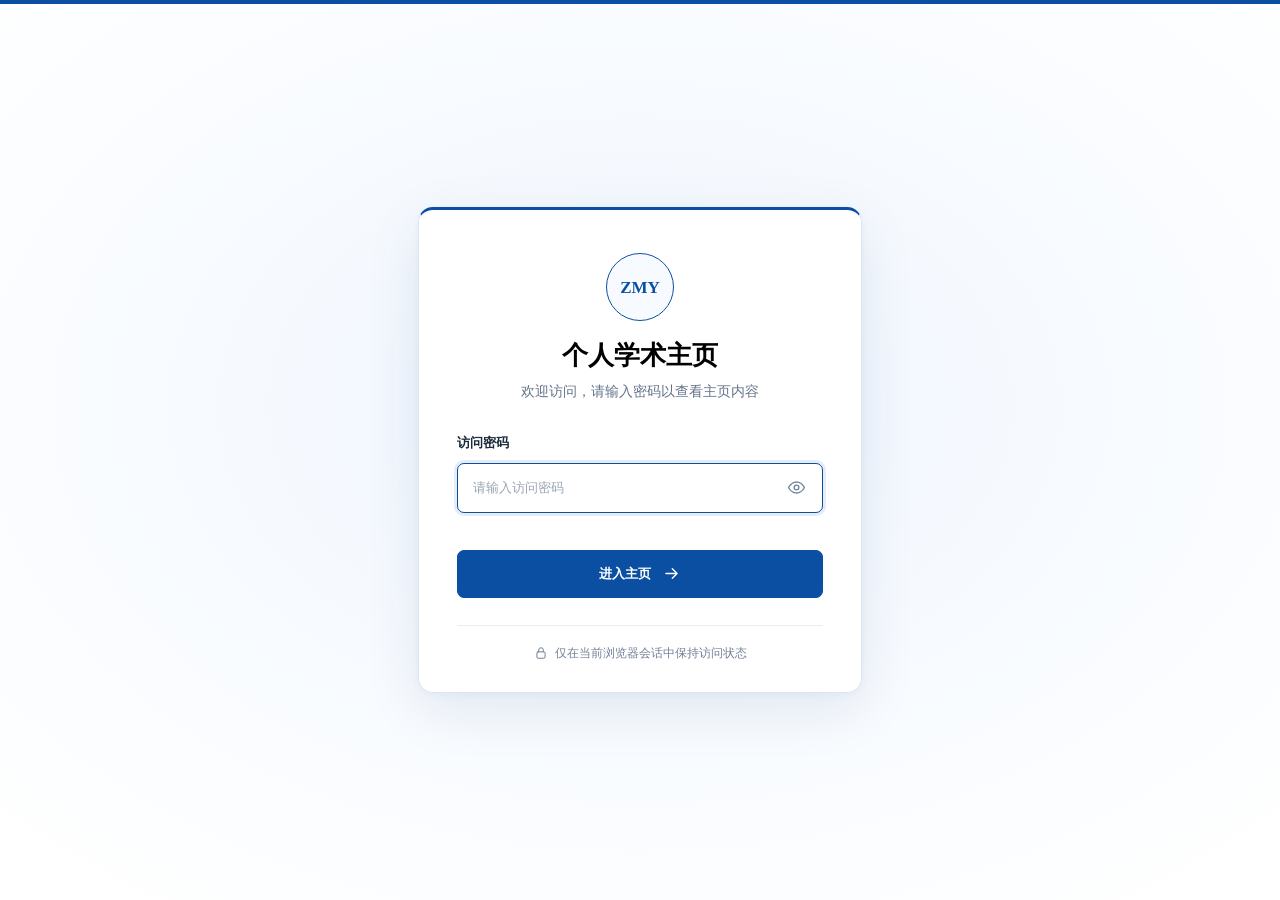
==== commit c9b388bd: "Add files via upload" ====
--- a/index.html
+++ b/index.html
@@ -29,7 +29,7 @@
     <div class="gate-footer"><svg viewBox="0 0 24 24" width="14" height="14" fill="none" stroke="currentColor" stroke-width="1.7" stroke-linecap="round" stroke-linejoin="round" aria-hidden="true"><rect x="5" y="10" width="14" height="11" rx="2"/><path d="M8 10V7a4 4 0 0 1 8 0v3"/></svg><span>仅在当前浏览器会话中保持访问状态</span></div>
   </div>
 </div>
-<script id="encrypted-content" type="application/json">{"version":1,"kdf":"PBKDF2-SHA256","iterations":420000,"salt":"OhcaIAbWelgL8blg+jsRag==","iv":"eB/n95q40b01BrL+","ciphertext":"NvXi96k4TPQ7PRfmypsf4WllYw2/IW53G8hWAOTC4sia3tNA9B22/XpvI9ucnAIwugeqKUf/3wWgrD+Psz+f6+IvuUD7g7nGaV35pCqzwAZSRl2GaO2Ur+ZncKTNy9RMwQhfKWvaO+0/Rwfm/ySRkkLoskgiqV+ER9kb3QmG9OA7dwhzOvEG2JwOLTZ6mB53zP12QsfffievENPa+mcd8PtyzGJvg76OtQzvGSf7FVCXo1Xfa1TxEuTWSJ9edeNNE3IsJ2mpXE9L0Td3p7ffid0wGQ7orY1OY+t7X8bAabRkKqyvG02KWc3MYwV3umN9wRtNFl9rMCHubUBt1/CJSbCPeutyUL1oCLmdjbEYnurF1QsKxfaIGPG9U+2KQUknVaiBdZc61AXaU5XgokEH6Rl8XkHADEaMReA+LMoeRkd7kpqt/Ev9f61l1Fe+AvFc6YAh2oiTiZ1fcU9gdyAOmT+MElhbyDKhtrfA8Il/+quSej++/qqNdAUjnXxAAYorF4/ISGrFgsPEGJv1kuus2pNnCGCJcagVJW3c8UplkrNmjNtWj3LI8FKpp87UkjxArVF/VeTmyhSyBuVXRnpSVL4/YnkL8/pyfCbwUbnbZ8nJHNftCfzPesVS9K+o3deWdvn0hhHXlgOKM+uSZBVCgEB/gClO7qMzL5jfxUWrHb8wEpd1Sn2HoWazVIAm5yMcLLSI/yHFA5jDRUls7WmeIQF6TabNPnXAp3MHQ155CCTYAN7NGDCcOiLSUH9uXtYax3ZkCwK+2mkmxf1XVjIhxf63+96sTjjcsH3mz57CJPOFZY7KpWF614Ll1l5luDiDmzAuNfexh5A1WDM3TG3arPNXi3iarpa8M3qxGH7wRkJf4wd6LJydzi2HN0y+m/E1B3Zq9k6br6rvKOSuLQJ3uIYBMeRP+sFemhJxXGbQPtzkAkKYMdg/5Yb70WaQ1rxpHj4y4cuhBGireUXpZwXJqzTtddyTHRDzD90BXiCwnbQlmifHGf2m6SQDaOY0AFVJSEeEGfnT13rfPQPzT9NfY/VSrWQ1agz7xC0j0uPVnxhzA3l4K8im+TS/WbK9CBdVVI+aclJygn8JvsPo+7z7/IjkgRexHWjmtJ9lXkIzZFiEMBwqk/U6vzm5FG6NdB4YK1094V+iksxq+WxLc6FtuytkKwR2mPpQPjnfYH3sx+f5Oko6dQl9iyzqtqz29leemMJJbsnL4FV1wxyCVUIlkumlSowS60ZH4ZnkT4bLMwsqRoitctaUeepCAAzi5BisZupALQbUUGiZx5S8rKK+l/favQHkP0gcD58TRQ9XIpT2o2Ifbl04RtJOpmrSaReD0D6SS8AkQZkJ9P8C0KTnb/5YXRRx5il5VxDCiu+mrpwj9K5I17B+5M7kb/p07fYagXUx7F2zem8bW5grcBikGlNa2Oiujkgl8D6VOvA7RVBWK22PhTQbBEcIUhEAV8XEVLsZ16jKpq1/m2aFQPLz1l9w5BV7HdN69zB8VPDHuNGl2SwqfUFcp05qAL8U/UoxrIS7MzSqgTtpYHhkxTPzM0CUjbi44Yg8IA2qF0l83M+1DguoLrPxbF4zrcVV1kWAfUa+QWCyZ+QiCNK3mi3Ulx3+ZoeBbr3x17bWI2Bc3fcNvjQ/eKu/+7I/4DRXESmoFBdcfgB7+267eb7V9Ae4jn6WyvOe/6zOxGGR4crOQAhh0Hm9Mwo1Ymj5NlO0L6QnbG5Oj60HULimpiWbxMh762FdAcDEip222nHwne2OIyZLys8QcbqauagS7u50aPMUEvmDciOa5sISuuY34mAyATq90GVNQ9JynJgujRsFl24568Hm+yqD+1Qj5fj+0y/2wNyAowmtss7hqnAnhaoSqG6KHrpoaFiaXqPyofxEC4MwzNhqpipTNc5fJ9cGrB9vwjfmL/[base64]/9BPVlsVIv5xAjZdVUr20jfOorbPIB+BSGZIxeY68VklvvXiDUxOLH+yMnoP43g/coUwzImYXnmE/f/4eHXNQLtaftQW09q+ZCVujs5PHGapFGruAzeEHjMgi/quRgkM3Z3DbjSshpoo76u8H6YIR0anDebK4XhmqIJV4LSbQVcTDtDCNhLQAAeUyiskaOSIN4L8LU42cgS1oDPDqd0QBaz02EF0WusXPv4SkG0ETz4+mTZrNVJrgDQMSVUDaAwOEHP/dQBOJ9ol3bXfc1RpD/tYwRH4bdKHt001XL02/5PpsGXb+u2ZFTSONjVNYAMsq3mWPSqlvOoGf+PgGaNU05IGMV53epSaIqMv/4fyOY4Z5WgTtbq92yuA7DIAupD0xjJjw8WuvwocmDasRBUi6qeEsp+tXTVx/+3zXHmJlh9Ij4mm0FXiHUlD12CSTtENB9RjciELkE/[base64]/q5/Ujmz9OZ9uBAyhUzhx6EE9Kz5RswMJAHv8cG/1LYK3DbxB4fSJbXnYXQM+4WceMqIENK8EFtR7lYQviLie/NSv7FLGnCB/60o51nfW32BVYteB931oQxUqpQ2Uph1YNDJhbhq6c3jz3TkPq8kb9B0D3z2wQLxq9+QrrhJYOGq3CX84GHz8TNtuiH9atVr0Wm+v65E0lGYFeIiVtZ4JSvk/dtIiUpoAoIu4gDrUbfgHnjNmxXrwFXC/TKKDMsMaAz1jGobVD6DPijx7isEfGKcugv8Yg0MI7EAVbPOdYACNZM+mvJ3vQlP1iIgmAA5Z+a31RFviMGTGyZ9eO/pADVyBfsJQkeeAd16vgJ6aFDGjW7eh1ekA5nOePp/XcHs0Vzmh0mTLJCBXhk+mZNPBOggElRHUxA0c97/wwxxSD0/00u7kZE9C0KxNijUPeFnzB0LOzRHA19nDvh5JJNogkzcVXFn2bq9LUvnH9rBh+lYQlWHU3Bkd/1EXxUgwbn6eKVNgSV97Rx/PO1sIEEwvNWcjXZVYUPjh8Udj7a6mVvAmrU5yQCq+Mj5lI0osQL32rZjwtaOnry2WeYGzwX5N7IrloXIYgl0jVEtEs/ySt+BQTXcTFDDgQETVbH+TELq3qykrD7abP0S1MvcDKqno2dCfOI5z0JHvnBoVHW488WAmYEF1diAlTjmJHhLa2Cch3GDm3te35DSyy2np2RJJRrGOMEnNp3rSbjjWp6A/EFFnc/Rdj5Bd2+vVUAMnCLARfmxXzUOGQh1ui17psH6mdcAyoUgVNztTfsN2MI9YK6twbe3g6Ib8QsSoYsYuGS8yEkx02oyWjwfyOSVrc4vv07RS7HX8JX1Y8hrHoKi6qVYT/X3KlT8oUaslUPV842oHNBU92iMvlfi5pPblCFDlcwdPV/rY85ACddyoart6KQnXTOImuwd9Fihd7Z8t8y1Rw+llpd2LAKoVhWXM+ADHLm1PhVXDiK8sjOUOjOUHM2VRPMAEp+c//VKuYM/cZKv7cte69fUCf54O4dj1N3wDzM6FPEo2OBH5xvt4wshoMf0FVJWR59RdT7hzzpv8Y7CKFaGWhZkD+JTdDCSDBU38X77aAVUer/R9s32CsulVhtnplVRNUBvvECXz652Z2QlA+KBw0QPkmje1daobbIkBmHHqeTkSWTZyQDlidr1LH57aKTResv/[base64]/dFfP3sLLhH+qLsst6iVstdJX/[base64]/2egWCnyOqz7/qB4VcikcsnAlxXkeUPPcY0l/gyhep53pybbAndNuBXW9PKYcXQruVIP24/iqIItUkzwq04+LVxSy2KOpfaANn9ynNH0qgVrMTp5X2xzXx/yRJR9GqHt+6W8KrI1rKe89uCCV5poG3yh5ZbdCJKTvzwTYTGqPvhtRsN2jAsVz6Hrpthj9Si8n1Aqk8FcLQ6gx1g4w+ixwmZCTzpkc45m9VPSkq3o0CTCSOdOTkz2QtB1jVnskpnPDRMXn7WYRtMNS3EYLaYYA/HFdJOwCInJrUodm6KEH0OQohk7/opeU+QJgqDRXB29nYmzpRk1ghQwvNJ9rZkxYRanyUFOrwhG39xzhZz+93ZKkMYfIZ5Zjnq/j2PwdU7vV49Gv7ZZ4gJtwQIcvxEdctN8MDPc2jj+r8huwbbvJFTlhesUw0qhQOU+CJN5JqTielWab3rk9hEKnT6nyoI65Z/cTZMzNegzN2caJ3iCfqbhGia5hLARBntjkadVnOFaCaajiU3wozpDh7FmE46Y0mKKOt60wtx2EVOEDczgkl3kyf6cS1TKd4p9pUHWJK2mew/La5igNoftwBWbwl70QKX0kAkzj4SaqCsiZ7fDL2D6JLKV05+r5hZqwonvPdx5LEbA26EUTci4E0soslWTDuV1V/f8E9sQJED0I6jlcVTO2oKe8aa8hEbLc4Qe1Yg49hywmzUzLbVogvFYUcEg2OfElzaF2jRIWM1tU3Kl/YGtlUaHcQUbt0lh67wE5te/HxNdvIgVSBkxZn+gNGs4G8h4TnHIAJ/fQLpzqAifH9DmuEMLd7WDlbac4rY8Cz14DPhvvW4pWvc8soTurQ2ENKaiRyUNMEIuTZ0CJ7QjkDB6PT/[base64]/IilM9ooEJGQ6+Flf/5pMhte+iaABk37UzH1sWoE734vB0mxgDNDtFexxqN5Lo8cqx4/oiZoY3hN31KfyaUfcsErsgPrssu55+eGlkXGrkenLV7M1P11HnsAAyf3+LcOAbNrHC3C2+nrtVrVt58dqM3jVT9UjS9I6Mbk6IYwSDHGcEU/+L3szUw9i9Yw3VRYyFmIERMpAsHpRD47AfUqTxY711fnSyCEtc9anAFDzja6ABiCCpGCnvvwOUb5gO+1sWU5eIsLauOAH7rUZNECW1GWrKE6ZwgwrNsfOzawOAgogKjj3ldfN10bWPNw3R/UhEXlhtSecSRmnDvnk35Si/POHJp9h9QQ1tTaYSYuRL7Xcpgx7Ajd0UlfH1CAKWfPNIwakK/5Hm07+g5B3tnNRgSz+ETGLSC+umrka7LJAjVVccPWRIKTwaLWcB6VnE/5kzGr+mBzVxLKfHUwlxttorR6eHof0ZVrgqnMtfRfXFAhZjJ19pmx71HO82UjCnlMvKTsSo/VsYp7UIKjQG/3fBxEGEW+70Ma5tFt+aPEEFZrucaaB8rJTo9KzG4rJ7hDeHXM/ObPOIO9smFc6IcKKJBamPbTWIwwd1Vw3ZgTi0Vq3MYoCDEN7CaEj5G2RB4dBQfT6+ttuC58V0NeqNu5t3lFGLM0jeJ2oVelVUB94oxLSpvTTsT9wRKaQAmJ8jrfUqDwM5vP5AOwQQq0VgxJ2r2GDhYXqZRGaKIkiU1XJLAEAodUw+tW9sOj/XSx+x4p6vIMmEaviFu6ZFl1al0D1DCFvx6FeTVifBsbbSBeoqezbvrsHtKvqpag4WUovON4uRpmbJrcqh3E4Zml7SjWQhPuoZMPvBoTffvkZ0qD235KJcqDWuxrolZlQKDYL8WEwMtHeHUHKlhnEDSJD+NNSp14Pn23f6f/kUruOKjzxcRkAPxz5mW8kobcjI1t/DDPS9OIyRzAM3PvXosR12axmZ6+4sIAt1KH3tCztD+m5JRXmOOgfsbhRl9F2/U//5Ss++JQPtlS+SFhsIuE8zjdas4n/kmjYSsiLFm5i7v8FjVXdo/XaqF7Iqwb672904RgoX8q//xYV1KrWygPYlQyCf4geEWuWKTCq11GYvwocohLNQ+/cDRjh30YPIIWXO1c9KW6ymOU18rYG6g7E/sDq0FovZRzYIqdBjCTGPXQfzzGQT0QvPYwJEfAsRJlLJnXr30vIdXUd/qambAg4IsmElWl9xM+DNkxzIKZpec3xPJuH/AGvkWQQLNHY2D4j7Qx5XlYF/n5xlf5pUtQb5mjiW72R7rP4NagRm923QuIzKMOVSAdFk0KtaBJT+JeOsPZlcB6BqISfwmUDpPCQosfLvt7wc9tGpS1f3DjZpqSktn7mvi8P/2CHbxUWcTCaRYlLHPEHj2kVYmm82cO4pdWscyrPjRIjpY0WlkLXx1oLCHrsx2g6jcRbYrDORdUwi3svUOMKMG05PZ4Ua2nS6M19VMMxfQ47dvkG+cTEF1XuiPrkJD6iT/0i3WwH2c+GjexpY279DUcC5jgKog4Zl1WiwmBGA3lkNtWpZDneg9C/tuyVcuGp/0YZmhuqv/FDwf7SF8qGw/qyPElBMnF7GWxmKOQAAxzC0QTYXq0QwEfjgnlmeNIik3xE3BSUP59Zk/HvFqhPBz8CNbznGvFRGNqQZQhkf91jwim5W36QsFd2BgZbXAFaMzga3K4qkiDqM0KevrmzLPSjefxEVeCHgBze1qTCfuPDnH3vhtdx6OyZBKMdGNUxDLncvfaFwpo5a2w/XhE8b+B8BNeknzVw88/3MfXaqT0qhBHSLRZOo+ghu8F+4kTRgpiEWo7xSgN7w5fInFvTBTsxrs/BquYQUY/mwsnE77bnFZ3pbmTEGNfdlcEQ43n2QRLz9MPu1i0FACYbh/4CZSNpPNZ6PNoTVhlhjgvBsMSWd+7HZnoT8xa7p1velZAJpFw1JMVKVdMue9XNfsixaKkZjYfNwdipHcyo8+3mYLqRTHOgN39l6b0jF7InpVTx/2t6iZfPP/mJKn7WvaNhBQHCkLhXWjsDBfxVJj5JLJoFa7d/Sr6epS7eeyXsvsVG5qIgOyyNJTOcVwKRcX2GzVH4YQgryacdVO4VakrvhBwP5ULPTSLk7+5b18aQs8D/XU94DocSMprRe1vsPPDREj+M0lbmQZP2S96UlHn/5opxJxdrS9woZ2zaVs6L0OYWx3Pu6zwDxnnHMg3vIbQVaYI/PCbK0mKaa/ixSU8p1pMc/aeZyFnpF7aTg9tTIaUSBdTguHwpFfxwZZ/Gft4XsLyS9vAsjCPjRhhf96uT+0nHaUb/5Z1NZWDgtcWPOZS1R0GbJYFwZSLH06BCoi0TpuFk5dJi/[base64]/PdZRZPmKYJGXwkTpL75cmMIM3JoeyBDOkArkNk1orchhaDw3KX8k4dbnLTNXo6CbVnZWwNSSA+k4h7JPDKdyr0e+IlG55yGHauz/AUTvZ2RqRS0YO2tuhQFzlbDbmAeJxtVl11w+Dvrc4nyKheQLnOe5HUCZIB5pjEFTfPCme+T2IXZr44ymRsCKrLWsknRFbx71b15oGGCOm6NcJeRRH2aEsaChkzQ7/7WEj5Fnb/3GV3rSyFnLI/FTVKjdPpowqvOHMud8lx/zym42jLS9deEIC9m1Dv/STG6vr3fOZVe6P790NeOXfszdTwfGQrxaMOnDDzfs85Kblsz1Gfeit1qEiygTmyvucBGrq8SW5SYBJ3qUin6DqGR1TUa7AiSr1o9ikrOLO/hidTjckWGgGglsFV2OmOq49MvD9eTGt8bOVxPxuwAqxwDny0bE5DNi9C7KZdzx+BFPy4J+STaHcR9Dx8Y1zhCsqlUh7b8ZpU9ncj6VREfmPhs+xZVSwpSmh+jHH5QPdWRvFRPZCrG6UaaTy7gAstnV9C/Lp2+Gu8HHYbGXXgMNofJ68VQ9i/lnuOX/zC0zPKEQ/dvPeIeD2qTwLJiNfkcJoY0cAEuXMeIbletbqTKdPYmYZrNiCLPa5sRiXxYCFYRqhVwjEiBVUV/beKSFoORBgeFqLFKejHqGgOhqblT8q9PyUEOVTaBz2/3DpKnTBrLL8lB+mfRMkGYIeT43vR1+VZxKb6ZLnfG6rgl0G4hDUhmMl6yJQ7MafbObNB73uNiHuiJiMg41j6RHyoiLUHCum2ByGfQSXrPCSv2ac+x7MNRlIUMwNV/hVlV+Ky50U9SlhSk3l24v1aHaemIjep/XfgdXq6qf278BK7t55GamrCz9/cDdrTxeBg0F8GWlHwz5aLUM2ZBA1mON51pYoGxRDlyhjRw0EB7B7/B3IVBvxeZKBe3P1Vh01DrMvxHiUWNYUWAa0ZTCmP1wFTDoJck2J1+O3JDP0N+q1f0OhFUaeFXbOs+CLNv+8Ux/++zx4vJGZgu6q0U9Jy/pB10o+1DXL91Yz5H+KZ9i0HvZkqgI6fzX16MRNE3v8J/kzKGtRfFvLPijWn4Ct2PfBtJpzgakXv4XhIWN5xSndyto73qc4KvyQpP3UsGtwfkQjOE+cxUVhIKEgp9r7Y+kP5RusDmi8W/tpZIaRnkIpIGZSXCsADh4qG2yhLKQf8zBApeR+KiJUHiqYMNe9uiXLaYG64EtiFE/9TOwhMd4lyYeyKHyV9u7XdxP5ungZ7CjPyS/onqZNiJ2Ikxfaoh50Qzd1AVo6G5GNL3uiB7BxZ/ObOiAnuk1EO4Z3RBHbL8t/0yNUSyBIMrot1bTHmRN7Ejy+UnV4xNnV+kNrP6eAs/bked7NJjz7VAWCLR57rET659zpXZf33zbBhALRLhfXC5FjtwhMHtXOnnF6On5eGTP+uOdUqiDhRfvJChf5vMjrzvpwz5/IAem8kUowuPNkziByf+SOpwdULzQ5C0HXAbwSTO2pn0uT5S5gWmKTa1P5eJwZQDo4E0XvtiapD8XIIHHw8L1NJO5QipPO1l1DO5arX9nBh8k78l7lk26lO32mj98jR8kWMvGaBhWXoOA9fFM11YHQ36+EUBShquZ0NX/1oLnNM2T93gjjQmoyUWSGlRDRYRdLeV0Wdad2FPn/NteXSAvDO73Bfh3SNXLvlR/CO0kd6BYqVusChDSlvK9Z1Z1mt7qW0oG9VFpDpEVC2FrgvMvi7TWT2EaM5NHcryN8I7iVZYtQVQwjWOlDbSjFAmrbmJy2aELYgc6VLZHHFbYwmSvOL1Ijs6D5PMiksxK+UhA7minHLrofiXXEl1Fd5KCeMIkj9RrfLbBLpjwaMA2Duz2eCLH1/JoJe4EvdoFutie6iWEB/Oms1W0kbDIGewgTmd6sD101N3JkymMPkWH8mY8v9PrAlqwI/MIK3J/rVtkTK/2Crw9RkD+7av2INVIuH6jUZEpoILtjgt3hUabUFsqwXHJf8lAxTcSVntJY5BmrzfQw5f5e/JQMeeJvzQt7/j7r2eKFujhGGbu4lJVo27z5uH9mNHp0ntAQygv/ZIdajssSJuU/i+KrT3qQdOFQk9vZKd7DtKPLN0ttaPjViCvxMeavu4tqL/IHuLLHv2tgfboh+KgPXCsJtn7pXgd5/HY4UmQwg1z+t9P50txTb1PlZ6V4HQRH09staC3pCPjRZNHMRDElGqV0Z//pBaPHwXwQlBqVTfniQtiY7U9KUi2lZgylvbKcwJ/[base64]/n6ZusPDQ4WgQiQ4s0pH5unpjCEuunx1qC1tMYmg7GSdto5BwuaJHS57Apl6HKh431RJDALex3d4D9cFcGLR7n9H1yqIcIlptaJdGlw/y5OEiG4Za5miXN36T+XqgkA5SFvL9kK9xe8e1hn8dDtF26oCVIYU6y8PzFF2Qd52wmyTlaOgCCImK0Tcaevssbm11S5Au76i/gUIgLOhg5sOZg6Vr3Wg8X+aNASajcN0xukGg5khxAHLE/IMDHEF0VBB25sBRC+ZDArNEAwnY4IGlTAwn2jjIdj26rdMXKXcfcP5Vv1s0OJzdoVeZBWwh3WIeohuI+9OxlVYxOFi13SWykISvEK1x3/cNIgKFq5PkFhsTUSbMA18K4q488c79hJJa/Qn7Gbr96hE2bAp4YhbHke7B02G23acCz+OXlJQvpWJL3DHY+vEZu2Yj/hkT0WeskBB+G4YWGyIIWOo27JcuLU4cBJAqDGalcTbz4u1wcMDxWzAMO0PhAJQFClkU+wV5LSdQMgwU3QkURDUxoXAnAdMmNfU186H/E6vSIrnXalcn8JHteKngDIdLTTIXkseEHV82q+EDkRiQ2jifP8bVlDLJ2JZh3+8FuiGMghtqwOxYrXIOrIcBFSc5GIIDS4lM4kUL+JOX0+I+gH/w53ed6JXBdizNtQpqJOLWiz3bS6jxy9VxrPXSLq7F42EO0zAeIndZ6FYKvKmowM+GqNGgYLAWwRbKT+VS3kPsM4wsu7gu3sDjnORVDdC7WhnbYPzoIAc0NCoON0LKbvnwL1v/nsjDNDyDm5ikXyMsVYYmI4Kfx+JqdL2kyw81VJCIpGWkXIoDGnhQQiOgxyjk/hzUCG6O8+UpKjX4QU1ySMzc8+YWNTN0Y99a1ROgyNV9dmkPQ3+Nlz+p2/5VvJ8WMcLsICxkRc/v/XYGEJZzU1cON6UJhBUxvFFer0atsteXgIWvVYxinc/[base64]/[base64]/qGCAKXNJdk6599LCJIod+lBI4naY7k4JzRs9OZe0ckiR+UZhD+s5gR0DAq7u4ockmh4w0a/WoNkv6VTtOM+bklDR7wMDYWQTM4/D5zv/W8T3H5V/9KXd0HVpEejjby1lFgDXk504qCfB5QIuPZ7e2Ck0tO+QEZBu44QgQz+IKjLb6RQdiBdvCcW35GgQ1FUW0JXcMc9pExYa/agupf/gLN2ozkXtCKS+SxGyE76+vKIlY5nhV1Ad48Ve+abkSMbnrkADxLyC58v/xGFQ01QBGW5O76AS7KwcxWg+dzVCAcs/Q+By3z+jDjQO4/h7WlP0FV4H+gwZpdzGC/G2o0B4Wtnxa+AUsZtUS4H3YMNulGVqkdoFEs9YBkaJiKECsMnLeA6G0Fs6mWzHwM6tNGAO6NDi3uSayoKPjzkpZs2ccTN1W2A2aLcgcCCVtX5h4HxKUmXxF6S8ygT4+J7wEZMK7geVsXGZNbIfxEgka5m0IVIsznLnnyck/Blkhp+oXUaCHJdkc/aLqHuLj/chweSMsypp7syGh8unRvei4fjucLtc5fpfp4NYjsrF9Wy5Qb/Tx9BczxOhYq2cWUHQFie1zkwKz26Z12ECX1KIeMp/QQ6VbRnd6R76gT4ScBm3HtjeYtx224qokdmj++JXf/69RwtKxf9p8uzZGBAHFkW7YCTVpCoi/muCJrq0yXHybVmuZeanOZKsWxTfKtZKfUvNRq/SufzdTGwN6Dd3EzgXZNy6hqcImRToTpQXgittAV2MfSmdgcnu+EPYKi7Pn6BecYl+IX89hmw4ZBb0t6h+BTO34pv2ZSJ5gAEIjPu/kWRYh6m+rcik6pPakYvWYtv9j09D5LvWHaMjUYXz+MX+dORoUwADqlMf17CbfjZtzPUigHfILZ3T9MBuLQlf+bWsBQ9EuWAnvqERyaggPnCj9nQGm/TXuFFr1KRSAW2AcTvTG8DBEhiRPhWbbE8+AHDwXeTYuhmHa2NrpSJdvgfCqPQMXf3B9U1fUiKl3JA1EkAehxoVRXa3P6QjX0mU6M3Q6qzCEKwyd8ct+bqHwKy0XJCTKKh5JWiSWau3WjWKASUwjNpnunIVgXIBE5vZQQmCzbZIEHCcWPuTD/6wPCCgoxXLbi7zZ0zZP5qqC0JRV85kCwFsk/CGpOWDPnBeZ17aeSisGYTKG4fliuHUYYo7ZZ5mpBKKQydTjaTGwyCi2czyLf/ZCRzPWv3W/2YPzsZijs4+Rz1dFWhV5S3eiIdD92vOmQYSGGmVewg2ISGorsv46S9qeY2AqAIBltxta6yFpaDgB1vkNMcxeck/CYzYE052femPuvkX5gdBwZ+kjIrXNeSJdDyVmjRQM/pVZvoYuIcBpq+fGLCdIIrDZ07YbicQRewqrFFFgn5CUz9fGmke4dLv1PUNppYkap/BqAaJHaV7SgPTexGi2ISNko+1pqW2WBRmeCKT6qnn/GDiW1tEjSJjdUZmHLAMb+Kp/X/jkz8SDGGUQRWP9AWNSWpYxZnZkc9llG502mJV5iQ4NOX3geOd4dgkekhGWQsBpEKMh+reIhhisBsVNIRMBrCJ6FV/F2Vl3tc1pTfy5xc4lzFJYUAZz8jkA1J/HxHzj5NKFy1kHSKqsdErJXwVumki0g38kLH5Av3F3zXbPJR3u7p+k6HukNOdS4Bhi2bEsx0FkZuMVG6I9XEWFF9vutnZJNx/ZRw/TNdshiFiWk0bBxeGgof/ZIbJoyQuBS3Oldf0Ii5ewyAolhOvoMOjRxGhMKiqvCpfj2gN/hgOpoP5nq14jfO6hr4MuI94/gTERwU0wxSjPivTvvIIgJkqvxWDXzftCYtr975PzO1B8DVdUlgDeF3jK6OGXW050AFu+iWM37rHr6G+Qt+aOXtYKBwNMhk/DXTS1NdNWO99d8UXUC5GlUadSrZkoEMb+V2Ifvr/DDZ0W9DBIl+RUKwzMQRfGPosQ+Bm/fqGCAjdJh20hTmDqpkjY/BZSDXyG/DdoviVkmOS6LCpztjOEOyRW7IJ+RHlx4PCjQTLknv2gVNqd9Kv3GS3VmmjlfGGr+RFdpqf9qFQ2bgY7aZwKNazTnfu40EpkYawFs+4K+/sCVcoiFTG/INWVMuuEFPVgMCNC18znmLjPMh1pcJc0Hnqr/gGvvf0/9rLdSzuz+GaSnzFd0uKgPI3R/SW1Q5WVaijeWd/YpLhPPXyji6Omm8aH7IE9J/fGVB/SOPngkYEdl15puQ9YT9N9whOHSf03+iWDtz6uYLGb41XF1jnjfFXR935855jeb2uINmac4tz65UpSHoLFSblllFf/[base64]/AbGRXgdB4l8r0p/DGNOmvBzBEY6NX4e8yxkE0asoU5TJ6RnJ9y3WBeCfXp/L1iBHuQAcyzWGKL0bqmdvcg4mkBMtUz2KStaUNTDBZCe2P6ypNVtTU1JB7w1W/lnmHXkJToK8I6aKTJ4EdHlZ5cThnQXDFgh+0FojfE38HTfhEK+XOu7WC+WwEer6PuQVhfGdxwQ4Xb1Ovs0kIBj/AjRIcHrbkjXx3U+1nyBKn7YvO1KsIZDphG+9K7Sev71l+QtwKmU+z6lHVcQTZFatntFlsU+fkhLNpQmAIIG8oicvgJtO0mn2VoVnwDCJRoIT42C3gbiUyj2xYqVS47ia7LH3+lzu8Nv32fdod0IvOcKWK3HcyUO/FaavsnPdwgWKfGmT+s9icpFGQUEbAKKoT4DRCGs/26GDBqWQQC+YP5v7wWwmVVj1JS8R0R4wBH0lJKJtWe38qQYXogpbSHCEoel6QrEUYQTd9cg5QfgJf+9c2QpdFTIJCi3PaZjvPWuhD9qSvfWz7dVtssddQQJWanWbYoFg1LLoBxjq6GE9qV21dOzbQLhy8vqlEd9u/T9Pnmz3stWCfhaHX/voLiVZerPe2I2hBbiBUbyVfs2/Zf4QOlcgTJLX1JLev3H2JOtMWqXx2cv1EYWOib7cATervZxwqYA7XkSHlqYdgYz1NcYHlvBgPnYG71Xt87oy8zz6T8oMKdYhkXe31LjHmRrmZdC6utOb73b/huG+gjF7bSpoiLuJZE0G7uJK4hQR1DaMZ6/BDlUgSWFshiHweJfLNXIbBOK8FvU8/[base64]/DHQNXbjazAhgE4NEUuPH956xm3dsfAY+48w7ctXqyV5sac77BGrChSVx/hFNysu13ELZu2NJ1uDoQmEKQF8yRXO/GE3J1VHTbCCXm6/wi8jst3vy7dqNO5OTrrsbilXNU8elBaFHoILprH4Dc41qqpt+2OOYDqnLzIemCqfbEaBm764i7RHsljEEw0BNoMpmkDCBK5xjDma8olm6BgBunVpqbKXPKBAgrEcGHT7Pj7IExzFuyeu6G9m3du1AuUis2jgYPMeeWMYXDqMdTTJot1PZ/Us3SZgpfnXF9CP/h9zpaHXhhSWtPGjSWiM2XgtnkoF8B9tLLbmfufnq2UV/kqkPAXJPmDxxqc2DyJW6elkxVsXVyZw0Oa3Vi/Dibk01sGWYfThFLkjjxjzM5JcXtoq8puUoZ5ufQ4NDOa9x7NAtq5UFzf7USsUzRaE4CAHRkhVM7ZYg9QZUwYknTWf8XxajgS/EY8MOAUmlW0U6bIYx3gQhmTDCM2bMhnu/6CgaqFutNi24uyukhBkiddv+5fAZRF9e4ldHwrYZ1hqv0cvtR73UFacLJauY8lA6z/jRwHldJ5Rx3maQnSMOGfPAzZ9uihIvU0e0zAP0bQqdvflm6w8+OeCym+XnPJjAvuFHAJN5iEj6V9XfCKUiwnx7yVht636ioHimcS9xfPhYCq3IHWRZOygpKkQJI1l86feLiUWnPYXpMEGIR5pawKtrgKIaXzVjLAau7BawXz+1//oSgfJjBnyiEX3IKdI2jNZti0OJDfJBsh1fO334oZhhjC4e88y63inj/LJw3etd8i+ig48DqSzEGuOwY9MN4zITMdfOD6yX5Dqxh45LnwmwV5zpQMHe9an7ngMpeTHJ3nzMHhMSOXeGIrhmpRVgV5s2zpS9nhzmsDKP2tb+DbEUsJJp/iJ/2n2aHft7jU2kbErbms0+zOWEqL2E+N4OHOH17dlICY/9rQ6vjFq0ojEsDRjTSBodklU+KQRYCF6agGfe5Vd8t/eVi9xr/bgCcC/qOES9vBIR9o/UGMXWk2NSBZz3h0F9w57NtjcWk0zDIag8XXE17ONYkJfg1d15Ho3VHcxopedV2kMmx8Px33KKHMNtQZ4GFmungsjLMg8E4WZB6FfOIhjylkU+pQlscdMhPPL+uTXsl4XztO7MAh61nsgzLbILU4FYwAy52u/bp3T6ilNHhYzFNooKQE1hR9oTxFUKOJth8G93+y7m+nQghLwmPAOI/t0AVAcFDDmV9ZjYBbbxBP++TaTvpZc2PbM7e0jI5iGUMWbo7pjgasXcgHLJ6yxTU7Pw4WPzWP0/V0rFjwogGCt75y8kQSq/lw/fQH8+w8Ki+bKMO8fXRulGUX1qp48hDcz3uODk0yNltj2wG8v8X9mheyl63LrOfdQUeQnPji/swi080Hy7H13OT8epkDra2VvJDoIGG6hTYSEDDOwK7Cnto9SiNZEp/8+li3s1KcN59jTPsWtgTSV6gW/vB9DjOVgeyCEHvYR2c9LGDhD5J/rejp0kWDJ7P75J3GR7HXVrQVUN0yqoukvVNkU3L5LvaVGnihqD9eifuljmDL+j5xxKlWvAQM67XCM3/UKwK+grnis8rdQv4UauLnWXO6y5MkxoYAaOn+FjVIQqeOtBOEnlYbztc2rAfIdEvcOMxvaLhQoleUBEe+5mTrQUCG2vAOzzwJpB2ddH3jZCnIER7H7JHyI3shU/RWs5HlYpMrypo89wNXV/Rfur5I4D3gcxNW/EVIqzpcbBPKOlUEsipH1VS6dVvi6m6vvZDW7Sv+UyZYs4OJuSHqtqJV4FjV1wgK/iNlmUyXxf1dfHkQIt9uYroujdA7/aFy7efcVb+UKea1ZG8bP0uKkXAX8s1BbikjCrnr4Uaxr3WTS+nvorKylkNQEURthafw0jPFVLOKOOtKkss4VwBcEuQ4v7jtKacD9+skKprlY5qIraW/DKiQDMjGc2Yse13AmxCHl1Y3C95jAVQkpUN2xdwlOmBuq767//XrsyEW+QCB95BxU0AELL0sEnslfqy2OkfGG8edr6ak3YuEifw5MjtLDb+lVy643D3oU7SRD6Zx4cxQW7SITj/D6mi1Xa4Pj9WXswUsrfbkK3cNialV4cQzrbOkI1xmhpq84nIWzku01GkeIIUu00pB3Vnm+5Z/847wHoIks5C5NfAbavnww9iFOelqm3Bn3cx4gmvk1MVTfH8pTpAF1h3uFhBtYWKv1kdfRLJWC0s22TsZlOBgsxAgfQuu0u9mwlAoPLJzTVPjaM93x2A+XnaxWBV8lpuwL5AxO2YdsGRgwaZ2VelichKnekKi0ex6A6vX/DH2zLfDPm+41pqp6+4oU+UWDRrRux4VrRkoMj/UA5ZJmDo+qtvQObg1glN2i1h8/n9yXlWIb43S7kG4IILAf8B7zipnCvCIsEeiPvg3Ej/2S7E/t95NRp4qLtT+WDAsqfwZn3sxeCRZbGYG6BAOW+HUuOckJv1toCHzrOYdgEpTiRW54D/UDSsZZjsMsvoUAk2CSzj2FRydYvAUhIZPIFPnKRvYVSfxizfCp1WI14Mn2Ls07Irib8hSQaNMLn/FHZsVMgw9lGeCk8BlSxX8UJYiS1MhJXTYATrzjNOCwPU00m/[base64]/jjTPySYD7tLACk460TEB309xQPk2oIR4M4QBjAUqtVZ88RoOLB4BbjFKlpORbOSZiZV2JBZ5oHjnHtpPKswsHoNJYdWR82/sTOIpq2qqoW0dMpcczVv24UixUhNVJFRKGjUfzLAnToZcFsq6RzXj16U2vHywBverjVLLuhz74HdrKbKR0CoHOgrp2Ex/SVGLopbb9gSEDVBmhzi7nktB4AdFbq4r6/KwTRSQMSXve0LLnEcVVTq/jG9F3e5lSs/emVTy9AzaSNAUSoj/Vd+jqFLJg6YtESbOkokhbWFPD6mBQSYuIz/r6Ue/Ma8dnDstj4dJqUsRrhjtjRl92dtDAnjtW59e6FcendaqRSwiM0UdrZ6EBCB+nZ/D3M2fYbgh+N7dT2Zq7p5No7TW7dfqKXM6u3UvTXpcIVS7AAQSsyWjTFWFAQFgyUL5PQdXZ5U150CHIz/DbHZPyNdOYRNVSiWKtSgl9/435Jz0t+h3yXEDipb1kDU5Xn7vvdf5HDo7onRXwbX3qi7L7aE4vzEt/WVJ85unqhRnmXBv72+kSoJSUTX0Kc/iQygt1OshbT8YXiduA9Zg8RC10h3tTgo1nMEYdttr/wUfIuneWIlkxweboGKX2cw886uWLBE8B1k8iUflxVlYttLCMmkUTuRvU2rO+UKAXhsPeUabnm8LPEvXk83FtG/SBULiO7MuDVNgPwU5ZNA26mZrjh0CisCzXFga77wCq6SIF2g5mCm0+J+EdgFMi/a06lQKJsgMyCfuouLAEexgGiod586ZuFM5uy4+nZDb5dIQCu+90crZkUlyfUfcgfDKJYhpuB0ZzielzEcNJPVMNIK7OHegUJqCnA6/Drt1k3F8rBfk4bCTXqeXAysG9k6/FUEU80zq+2Igeyw8zY94iWHOB52Pfdh8R5W1L+5JnBBBMTMGX13+jNWJVAujUkCXJWpO+UbSgqdaNe8dA9RtuvbSLOmgY3VNp085mdDsHUR/LBN7tps8S8lCiRXlaA/29UXsbUA9BaEWmzugkyePB07qlvAL7bWZt1kMl+7B5B7Wqmj+qe007PFEuLMjJtEV5rrzCaXAEhVMWVnc7npRKFqLdSpYQRUDM9FoYmU4wjDpxQPol/hDUz3+Ivj1HNToiFFCNCEjMfXlBHVhd9cSUfMmK6qZooq6dkfFsxw0kzcf2xa0Ov2rCrTWAzOQb/MPo9DUKfk68VmAvXwwqazaSxpM5IUkhkwEa+DX/[base64]/UFfkJW5yvDwcTE/eMcYDOavKT9CX6NvtvRunDYr8vtqDQEziMT5uxozf8OcO2JLWNpJZ/[base64]/IqjKBO6UgDLUk96IoZaN4eyGcgLCO/3SG2yTgAn9E8nut0827aRxlhzAI9Y2pAWipg1Ed86OQjcpiQ057lIqHO/uRuoYmsZHOqdy0kNNdP8ybe3hMS7T//PrGW8O9pyntpHp9y99hSUah1W+3v4eykaXrLWFbucbztubjmFb31OVvpkemhDcBvA5CQigNZEk3aMZwMrg+p19dIqjk6pozEEQORbvEKUZgYbrPtdVYWrrG4UbxqBz7vPrLb8F62jYgqiF/kkBPOmha/E/fb2aEsufw/[base64]/D8KlvUBqtJP1tifCcTazKm3P84Jb5QX8nIhWWM4gIoqgApTqe8Vk7tQvaDC7RdarBtO7RyQOZ1MOJU+z83096jpvxT+isnmsf7jeasj14kX6G02JBIHQPny7ITU271m63dVaQDmS9/nuWaKDg5F1SzH9dW+F8oS+T+HlC9Alofn8f1ZiHLaK/[base64]/JSbRE9CUvIHa0wyOdbH19ZeclpT+1Y0NMcnrQWYEtTKgUexDttbIbDPA60kO1VoxL7AVgT3guKfRPh1KBTRpmfnuEwQ+5Gtgu+AsEWTaVM2GvROHpyWj9shq+vk2H06rPJalUh8QRrR8N6Z1s1nzrGg1/bR6tbT0EtAZEReAIgUtOfZCfbaa/Kxz+ugepvwyVx/fst9hHOrOKsQukaqMjJtDHn67JAV7qs+fYAa1U0vOgzArbGCJMP39qCDfeTD/MXNQ4oN5uOGy20wXiYlyf0XGr1t5KF97X1JcwHFjVTM9UyO+h4qZy9ho+y/aKvicrfEEzZ64nUdFE4XSYOQete6Ce1j9zvdWQ9KWIZwb7toc9Z9JDlGTYYWEn/ct+TFhT3hv68DVXeTktYFJZjHlUScy+nweBZpMUcgYaMqWdur5rW8lGQkXdkovEcapCnpVk1mcTGv5Nymh+/jFPxS7z58HZcDL9id6o11ZB7SuL47uBJZZe29QAsdx3vQjz5G4PtkpBY2D/3xZqCdzaaerR6iOB69+h05sEPel7S2pdssgFsJOhQrmgmVDQUSn8I3QaI/Mo3SiGXsMHc8q71xlWbfuIeWElpUvnhdeQm3mMn7hOF5B8e061hYS9HH9ZJg7q2n8R7YMOj/yURMBi4CvBGQAP1IBIfWbaEKCvguLJPZDdgcSO+ndKuQJCXQvQ23BI2kw0EZOrUSNgPSigEQn2l0c+cVVNpcsD4w6/uVV9Bo8QYf99qjGYl/bCbJfB1y0oPjVDLnuXRkPYkegIIq7/[base64]/L9X6WgQMJYYkGU3lJWcypv2+h2nNv0ut6NEebRVEcbho20BA8yV93fx0/wEFTaoyCMhb6sf5qBXNzkUA9jl5Wz4c1heQ12JIJ8y7s8LaNdYJeHJxoBdXRIirwaCrYkR1jpA6qz6mYph2ytd9XhYPZRL1ac8WVncHFDv2LopGWsd/1WXfzgam/wj4cz5Dm4O8OvfEVUxT6hkDYSgmTdpXSJUsNrr+PQDYR6rpEVqmoE2ZPp0eyxBwRjMESJNsuUODs8aq66dCc0t2cDPU6qBXeOoQjkY5f0g1ED1XCcKjXzQLMC3WGZqxd06km399qIt1SH8K2Re6O88MAB1ykfTh7dMrpd4UHGJ8ahMYiKZfvfGw/PvbZUfPzbazd9ZIOvCmA7FHN0S2W3Qcmv8GS5Jl/6ghGctjgCL3e89bjgfmsxz4ajOC+dgvBKhJUdpiEBcpvcrtjrtphhL2BVB1X877+EWNMf/EXzOrHK/kBLtwlgrrkkmseWAZGPf4gpuixjHpGJ2tyje5rtsRBHwWCbJPvqv8XtC0bqZyQevaeT9JHu1uaWEVkhAduI6l6zNWUxBzzT09erFvmhUx4a7gd2M4pAzehgvatY4ox/7E+HIKEiPcDKzGll4+HUa+aXs7/t2ympbLJwLq17TN0+sbdK1XmiDJNoD0hAMX3mpTbKuL/RF5wq70fak+QXqRQZR80n6Y1DdTTIwkUJ46j97232q9DqsTs+NgFfPAKoJ24LMq0h1PCH/VHU8H9dw09U6FCZm6fQlfFyrlEh0Iwi5Y0087a3jfugrc1Y4+XoOePboghiV7+vqcZLe61B0vny6orrSdcifyMiqbJVoaDeH0iFoTFl0W62Dqn5Ty88A60VsZnfHuK5/+XOMuT/ahunl7Z1C2+QikHT6zWKw50tm/0EMWW4rtj11oMXngyjdAGUuRs64YDyfNYu358pNeAwRvtibOGtA6OfMYcKNtF0XVTtWiECYLgzQZwVMScclIfDvVdsbiaAGHDaljAm/GpHUoYYh269ATKk4pKve3/L/N8VwsGlXg7Xuym3kzVE7o7F8tRP8SLBo452V4iwib1VebwxlVHoKXB/qrgc7ZwC1deOqm5pbKxBElij+90GQ6rJ5al7jQ3+NtBW+EVN3HJi9o+4v54C4oJ8TvgI/q+OouBwZYss3Hdg+YkCq/[base64]/jTeENDdNSOYkYTQGnccC3PG8IhpmP2SnQulePyLpctPkeQHEPXUw4qa6PEBuGM4yVPk6R1shKZW+ZvzrKswGl372ZrL9H9q4Sj67oTiLSxFUc9ur/9FXsWAojKh20UK2sdMbJjpb6AKHXqPdrxNabFwIPwn4oZZG9dEtXjjwibzZZ2dlKqlw5QHHkKJfKRk3MoPLEl8J4kZd35qIV+TngU+FmhZcbvKxUaOGDmQNSQRfBjfqdHXoUk+V3NMBr4F+xmN1R1REz+lwODuU1/MQleKsfCEZ89UCsHcf/Ao1WRjZeJge0xdwG86UdSlEmqut9FzjL82JtDZ8+GJzwNUL7sf4BtZIeny1WBDtnXpaYfUMGVO2dpev8+/gHX0u5elQagNZSODwjgd4V48mXwDY3DcBxRkQhp1rmwLYxY8zZIJOOFhQCJqE8odVqrb/JwdnyjA2SwVLQrWXY5henS8B2mLK3gpIKHWxTSNhkPa0q9cGXEuhVzOx0GMrUZxrtdf24emobS5CJjQK8bvkFuS+UXJUtkd9ltaXeRF/8nFoc2MGJRm5O9k4UdCYaHS4qYpwaZRcg0+0O22DcWlxgbIPSAZT2GQUuKOorEC4ULcFv+4RZ1YgNYmEeEd+qqGc6v/mba9e463nGXmlsrBXbOnT4T8Ci/kINaxBhr11qFQ831HvI4/n+oy8bABYiNtWojKo/+q5g8GgrStz2D4NrRNa1AvsXoWsK/wGJOjwbOUebU64l+ZvpAD7WxNnM/7YdtBoSyic3Il2EEZzTuJmgMpMrH6ElSYjtkJMxyRRA97alBTj0pN+QNKwRTXok1qm/6PTz1ijy0RQF2oKwUqu26md1KlU96iKX0COle71r0uCa9ZoO9ubKM9JnYg7x9Ro2WZtdPbdf5rvzq5IWI23PwoYZjxKaHlSAsYmWsQSVhzWpcN3Em9bgTgZLt/zO2RbkERSTPwDEqQl1PDUZfdOcGCfbZdDxSwY1HmgAHJ1lCWuW1AlbL4KNYfi8R/5DKq4DDdpba8lxMexy0GgTzSbfoYknG0cxcT65sv3LLmYNjeSG2+tkpjzoYjEGExK29OoNxMdB8DMmdp+pu6AgnS8Tk04n119sneNluH8mKjYPT8Ju/GaRrtqfs0J6hfyQK4oPGGkEWyvw2ahycltHXQwcs3USSYleBv8C31VUzJr4Blrs7HrYRQ6JX4DV3h8qi5sbO6EU+4SOoqHUTBQfpCohEM5a3qxIFl62BwwcUfA+qZDIUYGnaVfhmvzpQ8kdFZln0Q2e9u5oFTFw5kq/HAXsv5XyIvs/ZxOqU4lBd4St8hkw0wOOFSHltRNZL6NH9Md49BTQ6dvWBTPQHEKkiAWoEAPbbn1JVNTRDgn1++OYlxSF0uv3Mmwz57dd/4loU42uaDPRmtdjPYIRBd+mYIldnE8WhxmJz0dVvegtFw105MdPnhQ/UfbRs5/vbtYxlsyB6qwmN/8D0fDQbAatDmrdqYnlkHn667W/qXskFzDJ75VtXuUV3SYtIVd8Juf1jFwNzTUZXthEQiv1jWqrdp/WTuikfP/n32ij4B5542Vl0C9TmHUcNGrkZLlzU5PmZzAQfIbELpnmFdnXrzFCqatZfiJTVayd/dVs38CphES8nUNh6pkJbj2GN/RnCZ6oF9j0ou0D93Miy3dK0pPEgfwwQ3ZdS8e9e9lGKYZXuiBxUWAtUN/AXA7EESJIbeaq0khBZ6KQx9R/e4uHHEKFpD4wYnLl7fa2+jJtf56cuqyFWJ3Xg6ApCklPm/YCGmJOnp7w2LEg8OoTVLkuse2zK8tJ53vTVKOEp2+3z2xZ5vhEXDO4shy88C2fP+qqVg0qdayWhEa5QRAX9ckc7NrNsMj8HKjMfkXel+WtbYeV44bpfEbwTGxZ1qpqMMoTAyFADLwIAc34V1fSkhuqSZvplGdGcXo/G/J5ruAEBmVQxg+1XpwGEQanei5wCvwyuhlPzWc1HoakcP+VRDTOr3torFrwBIiWwb9WSxV/q+lVPSx9qzFwOpdbou1Bx86dH3ILOWyinRc0yFM3K4hg6BF2zzw9zoLPp/lQCzb7CMskhq8U8Lmbkus/YmCQL2/6pXdU3AV+L2zlBCCwQ5TthuSQLKUueGJFEB6Qfqd5P7T4XI3jEg3QGdOriV41/SgU2f55YtIxi+nUgf9fpRsgzA8e3iRAtYASgjjI+ASPf5uVs6baVdM6PDatV9SdT7NKwCivqSCzvhOCJYS2bRjeU7JcxWBqPCJST1OSU2Z6Z0UYPE40skzCfTOeX3zI1slKaXDKvgUVJAjSEheRme2E2NWOrDdfWKiIbIPp6b4NlHpNwKb/LP8mDFlsgkpONvsliVOi+BJ4mpAdVrkLk+lIcgu0s0lt+EatF47y3IEcJAus/UYhCfeSDhHoWpr18WqmTIUpxHeYNqG98CXCrl6fwsCjYg6EKbU+HTlBnfHiNvrlWW5lhllsghppNBa3PZpmb9j8LbQAftff+FRVDga9DtVJP3CNhCIgGQC3AVrW+g/WanUY+NDddr0++h48MhcmILDuv2OvL2XAWco6NaURANjSqIe86fb00tQl8+DTXGdb3qDp54ju/[base64]/NARLvV0F9Q9B/dSsxMrtl6ydQ7K8LILbZbDIxt6XeBe5F8sUreb+Rl/5nzmmIlmR1GFGnyw58ZeLvpvJ8ptV51M4KaHQT8Yyp2OuRrLZJuAjm2YYRJZN8fAtdDtiN3iaSZubLPGY9/QtY9LKCXGNi//K5bmM4tDfuNW/RLZrbQ9xj4E8LzeOgxzQ/E/6LNVJI8NXFA3jB943xRHyZmCzdExnDIUwyfx2UlJ78Vz/gpbO6cYWHDXfRw0nh/SzaJlQ/s30JJlz7GG7Mdg0M+m4q6MTrFCCOaC4lBkG2G/myTVfUej9CA77GFi2KTjZJaYZodT1Ngvs6rt5k10lny4CTVFtKZPj5VxrrH8iAnAu35FO++OS3rCKVHv38oSXxXziPkCpXaZecj/LFSfYDNZtNSrp8YoDSi3W8mNC/GLYxW2WSBGWNjVDy06NF1OCNxUxyFG29sG7pKRAVplLzLfkIFbbgyFFuyHiTFY2MhdPRTkbpbojA3qRsI+o1cIlKeik0AGeb0fpgValF2/aELJOwMun/0vZb/maCO1lHNeKB3ouo7eXZtW3DB3Ddy23XaDWnh9g0nlSlz8n5DL6xWUp0iiimARjmMtbNK46knls+PlXHQoDErVGWhNiP+p0FKwDxJYPa9OOLHUw1BiNKCyQBqXSYU9hgb2FBte7GWQnDSLiRG0dkiaC1uwWpoPuAybq/siAUo+AZ/ew6xwHWmGSnXZC0eOMKYzRvB12jonFic6ll+xvdq1CUMr8yo9USkKsaWtr8Yff7aZGVxKoPY4WHIdMV/[base64]/E6EI6dC7YIGL9ipf5M4f2/DXtIjtBHmHiydM7PjwP6a9u3fR1BBo8DNbNLeeJSrqrNwBjVfiMl/CMbqKaFPyzy8OZXJYgjePLoyASnzTo3qrEU+jMVD6TvOqyENAf/spItN+eAeaWPCRyHd3vkKAu4C/yN+JgVUa+dHNq6erxhC0PzvPkImeHqBpN1bi/pn55qWwPVr8W70ZW6kR9kTBmvQjffDapDBO4xjKRkSp3xlzvBaY0soTFx+iQZvCNh0sxK9psD30Q08jIjyjapjmzwsZICLK6r9lGBbiddpd7gfPf8BiC9h8k2u310Gjscgc22JqxhoKCf3X74qr5GmG7V4OZo/0y6pkI9Ag5m3mzcppggSm+NxI9W9GTdFCwLLjSy2yqgyMVavDJYXugRKbEUw5lEj6aNPv67SGeNtSER9P8I/Wvv0fpxST23y924UKSLmCwJfQIMnaJv6hkWph3af3nUdOQ5zK1kIb9vx6+kAdChZheJJcG2oZor7egQuiaTAoEpaKofsik/puFBWBqBPfsp9lBeEwNwZGJ4M6ZZ502CAyeeJIWOTbkLNgTIVy1ozoqngAE9xcBFmdJnzS+DdpQ2E1ZIov0IVUhZZn0v5C++vyUi2co/o2EmKgoIp76N3i8IDLtHambC+NnUqs9vHXruEyTOKn1RfXR+UYlR1un0frCVaP11JbWxXVovrOSzJ9MM/Y1Y3iN93zc7MYeA/y4Zinsv7RGUVc4wuK7W68D2okYZ4cszYs3kOhOUDUeiiDE2vLRcKjLehnyGkPnog+Yg9XJQYTUJv3uDSCuC5lXuk6xMOS18W9t1MAkNy7T4tFwrs/ETXG9M1EuLnoV7JjEZujZWe9ZZEBofKi1vggELGZBPVQdXw5Fw22IoeyFomkFwQH0eJei5ScT2At2D0aTeOfO3CkhaJgMvRjJQjdFmkggw+pwcr3uBALF+hBOa4YtpPFz41apqsiOQIqdCdeLk4vy8PYLWnt4KK5l/uRAgcb5Yoqu5z7KTue6DFLtQm7gbyW8GS4uM3IDf81xJPjNopURWAuP9f1VvoZbSdGN/xYyqncTEJhXVSHXlJNtSKpOaolzDwn71gLyX5hqb69aAmjDc00shdQ6Jg+am9gfFb8zToBR0dmPIf6I/ZxC4kGpIldGTJGDGyYcP1cUdhhK0+PNaZRTGV/wXTW5Hu/vx80l5xOChq61/[base64]/WTdvIlraKd5Y0COYplaxTBaHMxO4sK9nH1/kvfTqsEzhIqsom0MHOkioFGkHgcaUT8mLKZFd3c+S78ToGZ5//oie0j4mCdw2RoUP9uPOQedYDBcP4VgLH1IENNYVa3WUaXb3U/DM0GZNKGnuSFZ0adlu2vLbA6ZLiDcNzzhUMiSj5o3WFmFZ/RNYvm10wlI3CZCOeHPYi9ey2nnJYZoXWkxjJugAaef26kxn6Lq00cuj3g0TOHepmFOPLmu3z22BQ8FLVqN6RGcZf78iX6ZhowNkFSmFMTLpwVDuaRBQTNeC8EoFAARfbmd1OAWa/[base64]/luOadgvZXWyZdxOl1TQF2sYSPZtk6h/RRXU4/dR5hYCPs6DSFmq32Eauj4/fXAo1jG2fvuUjnZ/xidSxWQLbRkCP+ZSdW8fY0QhGOLs0nospYDpxBju0IKzI1U7igQztk5Bd8rhzdXofWi09BHU54psoxzBFHDxQg49U3VIYtJ11NaWDgu1J757nVP4NPTPEaXFO+9rlxdTKb4/gfdAz6TedVBvBG2Fl87e0+c77AZablh3TNIWzUq4ESgpKKi+/SI4wxvVPLy9wyr0khrYIXYzKfRsfFTg64OirVcgqHWLVVjzxbsAAa/yY7cyASgS3af9/mQc3JPcihD0ad5ft3+xatMBV5an6OMku8V3MXFU4FvyLbXKDdmjseXH6du7yxYdSHAhjErFIEhMYy/[base64]/+z30KvfkXwlwob0/7bCTnkLaKukjt52JGffLmf1xZ4gg6q36UoEOnLgysm8tHhuMLGkIgICkga27qb1L2iBytyZ8qqGnqebmC8wC/h5S9rYwuk3dK015j4jUPgUzDMimtYW+rwMYOoE5DPdhSwoC7cjXVO4PQ6mMsiFlG1i3SFPNBoOyZeMgWVZ4TgtcZo6PPlwVfEfU9akF/p4EGY1TUbDUOf7l7YHDqPMe82i0hj8E+5oEq2N+kIrdmoAtjO77s5/aqSNiIOE8v18BViGwxA4+8m2Y0pMaIoULmGD7H4+NqPySvqbwrCn1hRKV6/YJUyWGlI55Y5G3dVDZVuy60MF5wP6cGOBhDYfQqEHOoUHJjbYFuQC7tn8KGkwZwKGy2YCh3mH4UCVZUzoTE2lfi9mWOrW5ZyBeglQE40J0FPRrmW/tcUe/EA4Jdw3cMNsgslTzk71auYpLYOzCw9BDEGNqIoC6+ZFpLHlnbAlTOihkYc3e85cwWSEi9B+f74Vcval/AbonfGmzQuz9F9L/mwDZkAB3zhJo+6sx3c9pS7+RYmWo54P93qOMAV4oUUn1k+T3KxYhWIxCSn98OVZITcDEeJ/VtxphcQs8C/mpawbyrR73k6HDeuoF/9XEa/P8ROJFHRnzNU+BDDlO/gFD/158+Qg59cerYb1WCTT9j9I/tONoaAKirSIH1cMNbdbkSNAUxHjjDwsrX5ZXOneGU+ix4o2V/sFJnQPA3+Gt8IQyMrIHLO/g9Msy7v5nAYoo+r7yrTZUHosRKiq4ihTfsHXkTeYpNy9gEy3y5bsSxIMBOHlVSFTGSfbP0z+234BXiYh3MIZA4WnyC/qwk2clNleivyxgZ4EoUYcsy99aYITsHiM0jp+krcIRWMFQrBZm73c/M9eF8AtO3+OeXcEyS+Kq+wgQ4821OIm/s+rDY6h02zW157iWJUKMPa3nDBr+tZf50cE+EjBhrOUzCMs+o8gSJRGzujSroJxkSslGOqsX5vy+Z93bYVdc8DfuRbC/RnGsISzFJrDGH/jIRlGI8uyrElgTVchDVLQEoBIm0l02JM9j+Ef1Y+1tQJtVtZ8Uc8m5SQcDhVUw/BxxTwCjU4HL1hwhqpbRRHS4JLhxRbAL25j6ryyjm69IJ4pgXMbpFeh+MyjnorNVqnXMDCtqkyiysexXkdnLsXGN1szxZhD3RzOahBVJsOfn2tBH5saxaHuhNcHYWpqhHM8EZvNhFP9T5/Qjt8yiW0Z3PYsgIiaQ7bQYm/QuPq8iA2QacQsamtt1wagMhS8hIlzHc83w12UTOOvtIct7DZ5g7kc67+Wi2Hv/W1EU8NfCINUTLh1Qu57venTJqRjYmjfHl2+NoEvxb13N1p6W/+kdJvC9Cg3IJgpEgpE+pYCs6vR5PbRq3DVsq8BD9yX8WEVcfbYWUzTw6ESnymX7gp3nwFWSaypCKW7OU7n6+qzx7nzfK+Eo/ClcfK+Z3BBicgJc4XyMSSB9EKIaEkJFsEQeAkzBWHc9I/AC4Wg2BtSJmwlVnbWvMipB4PB3ZEr951/FaeapvhX7wo8/2upROSD3/CqILzCmy3aLaTxALTyuJlwxDD9T9hjgLNC45q4ZEFq6JakGkLYzUS4pVMeLotrpOhB5J1I/[base64]/TVjKx6UKhT6AFo/aIdnWfWQ/QvOaW/yuOk3d/3yhyGIENaKGGfhQIRMY6bYtTJHGnAux3Zwxgr4OrR2Et6q5DaA/sK+vXnBFgaE2u80uewgBITn8WR/g/cz8iS6XZoDNwzTIL9X1BPji3uqiZTyOyOz0TEKYTjYNnGTYl5hSYPtsob8zkRjnwpwr0N9rmz0wOxBn+e7Db+eZb2g8y03uWUUaIE/ytsq/E7Lh9oXYR4h1fX6UxCc2PydlgEwJMYJLcjZyx9Z2oXhYXaneSNiP7lkaoRSkqZ6YsP8sNdSifCgV6DJQF9xzBIUTiC6ZP7SAo6ycGq5RXrJJyX+RgThgdAIGB/m310fHZUYEMK1DSH8Dx3ig9EVLfMs2C/A/aDbDc3kI8NcTiqQWEGUVe++grGnKITDiGSau2RVnIDgPd1vVzs9xgiTUDfgor/[base64]/hsnrvlyODri1Ld1SNserict6OkYEfY5uPCs7pnJeEpChMybvfClqWEo8nhr7Gq0fEd43YqTl/zbRrnQy9VTW8icZULBWFU3dHkOahqhHDn07KIegfE7Hin+RKh6cQde/GWwxeNouwuUaaY/P8yU6hxt+xBTsrYq2pFIS/GRk1dJXHz/YVeMol1ij4qDfowaXnzHbyQr7+lZ1txd52n+aTb3V68rNfrV+Q2hxA9iH0zm+6Fsbw0pF83SXKInTJOgj7ltTKp94faANHWQBGH5XIjh1zLqHfhU+wUsSD87MxZBzWZlj645q9MLDVvsFWf2aC+c/kxyhho1Sjqt5wwaOy645Qw8q3oI7YMUajbrxyFIPlz3jvHnXDM7V2oLQ+VsMQTsEZ9kjydKr6UKRPd3A0KicwF/dUnn9UzwyaO4Qr5aoy9JOhJ/ZX3x8QV9/ysFeiW603gGyx0CCk8PHIbs/X1mABDU8B3Knww25Q8b9OYRuFMiXmEotIgnvNu4v9xqGCBiWw0ABkqIrSdHEDqKbHwYWaVL+cVDMPfJgLAYtTzk6T1th+xTThMbnPtm6jX+iJh9ZmAzQf/A9Q7VAn40Di0SZKaCLtp2TyjsWeHmWeGBR8KpHM88xP2cksm7+5Y8pkQW9Xmf3uMuTbzOt8QTNEau9NEDRXoXxohDAfhjCm4gjE1GWMwTy0EZWqaoFq8R574oR0DwGMwP5+l/3NO5kZyP28h2iIquzaZa4cNlvkK+5dWKQ8tPVeFkr+K//u2eP3UGO3GzNa/e9uAe+leuVhjcz1h9PxXemm1x9xT8L+BBDdYzAhYdEBlfJ1kMR1J3UmQcfyHqENI/K+N+NOAumKLcQ40WEc2wd5wk1i6MbbRDxTpwrCbMTtUK2uaG7BFFP5ODvaTwoh5vyKs5JWUgxoVVTFgohakT20/tdNhrQ0Gl+GwfQIEUnIiD3xnOyW+c4I25hCcGT5XGne/Rhj19t2xTWoUXscEV1Y3qT4IccDn30JBFO38yZCn/6eDZbgpOupVbHGw8tWb7tM6tWGso4KqBTbn3uUhsihlG2DI7tVKHi87cqowIVYrSIdt8CCldIRXFES1aIXb6rtNBS5W/b/lb5KEidCTPb3aBHS2g0c446my7w4FAZ9qA/YBZD/UPCrhGkimXp13eDNhSrOQTmFKno8jsercy5hMCa7YUt48ePYMApYHv6JoAEbFIQHo8+CAIxg6muzq98hVZvZB/IQHtPsObZKCrlwoLx0ICTHqqufxziYUe9SocitKasJ/bSpTMle3/[base64]/EyL2wOSt47OoS0JwOPioWvZOmUehjCWG3YxbNetNEEmvX9WACKzr1DqqUQW+PwspapxEh0C8c0xNKd/F8RX5Ys3gbDVLA990BuCpEo0RiY0kKZ294yg2DtL8g9O5cHteQLjFFoRHv5P/[base64]/A9opxGqpexBH3x5rce9Dw58VKyxc+j93ZZU3hkxJOLog3pww7fkpRgIkT0Z1Sr4+h04MC/edDaKXNfo5lt9B8TqXUfHhJj5DfAjh3poV0X6YEqqzR+hK/VRH4UtpWS3DN2M6s46cr1pTDVI3rd1azmiKAt+Qpq76Y7g/7/FDfXlUyML1ln8W+HPfy3gJmaiGG/xseJWWxJyBXuzJ9MTQ25KJ/R3RtKNKSmPIA30P/D629eB4CYK6s7F6jHMFiANJ9onv9ry7Qy4t8k26Z4+jcjxwdKmAdUpVpkXGXDPrIsSIBtZji2fY3lHc8Hk//ixofRNVhyx+oCz9jq3Pot68b9V8bmen/CR42HuaPv4g8W0OJ6KrzNsjCIpIO24rjC0gK5Ye/[base64]/630Qx1HS6C0n8AoTLDvOBADpEOP7f7iGcr3/XmVMDVXzF8ar8lEb6fQ6aqu0dkJJ+Qsh/9aTt5F4S+pkDN30fQ0QLJYmswHW8VMaEiuE0ZT+yAq0Lla1IJHxTQxlOVF/0TGdk2DWIw0f5NRock6p9Ri9obgwD0z0JnzwDS0P8CeMK3cTkjsKJlqGMtaIP9Jju8e9EiFLj/kh7g1L+YJPhxlTdGMxDBW6+xIrnWDwc0H6jzfD7HPWFsqOE8wxVqoGW6JNx0NAJYGxOoAXOqoz63K1cZp3u3Ji0Qav69/t4iqcPGjr7tPp/dTGFFu12/9LBfj2tAUCeKr7kkY8isC6jqh7xDomSzzFaUkTMkrKU0hjf2GP2cQb+QvmU9SCuJPT6GSg/OE4nJeMvCG82XIOhZ1ighuYshnNJRML58ONo29YsBPcxubkNJhxhMhteBHj4Ktmdm8ob81X/XUCX0ipshvjaqIjOo8wacFJweu63ytN8Nw9D9ya0EkymuYX5IiaLmbSb1J68uQ+UoceHtwsE1ch3qMqq3BywnM+31NzPt4+LErZ/dDYfwgbD8bc1pGyIKOKd2F7yL2VrmS6hAt80XsBzSidolfyMerkaC6zwVtMCrKBZmd1rTEJNHNouz30aQINnj2WQbKrrQZ0vgh3N4p22pMBBrd+7Ysn2grcuqH3WK34B/emAswc4xcZQdYU430PaxupiAeqU8ydCy0+wvOOPRyArXS/wg1sYXWxxA5Am4xZa/KMvg6QmptrTThV6brygVecJfgdKGEiVa1vdza+C4l1doSBd4yR72w8rt1EknDTwK1nuE7ExTZAll1g8Zcsht3ow5qX+4N+NjqBKpXnn+zM0U2p5Dj52u4SaWZa+yjPNuD+SU1YhveMtcPxG33WLaZaVc8Rh53R/vjt33hRyjtvQhHjduKHDlHWR4G1fyI0v5dsCW/UGWFvSnFx4Qe6qWGicOqL6xbRtsUNXhS3KWI/WKWkg98nFmL/U4FIFxH+95nWgr4lcR7N+zl7LAwc24N/ZzdF79hG0vZGii6JFbzfVy2E1buR+uDnyrvFVlJQBSgt8Nm9daaYxknRZgaVA9i215OtpuxZFm8TCI3yiSJwW9cYct7nyheiTG0RH/79WJ5/X+XRCJpIlT0VyhvxZZaz91byGLpJuZxL4y6OT7e23JRzBoa8jOwRLBCOwEp9zTUAynNUsHyuamn6vX/Ac0M6rWlqGrim9XSSrl+87aArcEl4JKFLTgQaZQrdx1BRK6RiQKaehCJ1xSbup8ZXpUzR80O8IxfX3mU7AAy9gaSQh1+1BdcxsWEzFtA6wADhAEWcSDmf8Riuru/nzNqLpPiRQNy3dtwx1K79ed6NQjtSGbodB2wk6cN/i0ySeFKhXn8JQKybxO5XsAHJ3jIpmcoHUNNOIDxqOh1vYm7A3znNpUEJwfCF56P8BsoR5vi/buBjQ38aBn31G4SevFOTPAGnWhDPMCwLSY0wdrFT8QStoTMf6PIeqBejkNzQYYDXaiCfpjhEvNdyoKpWhE3bWUmoM9/[base64]/j8TKVWpZbPcEtNvj4EZ3dUPZJIck6PFil4DbL3yoolJB7BRju94U5i/kEbSS3GhJqtVk6HZ6J69gNqFX8UZJI8iqeLxpAOuUBZ2EFSM43ACA+lB2weOYIaEr/[base64]/5cngZBNCtN9SChI8ytD7D7i4e7b1QaMoJJ0XiRcz3sF4TZ/It5tCAUIqcwHZBZx/zq5gRiIlEPwg8BvZYovNUSafA4iOmk+pKQW0chfS3svlMuQjgB+3PGOncbMRpb1APezqVN6KKQrgDSP6Fq5Q8c0IAk8XUafoTJHfEQF503usw80ffelIRf72Ok/ngcNkjIMhv8N+9Q7CP+rhmOkHCk1Bi48084A3hMzxrCvXDqe3F+HFoH+8xbI7O0F6D5tVassQNOHDwube870RXdkZXIAiVmGvv/6Vbb3mpGmWv0cFTqa22IcaUzGt1F8JhPbWSwKrWP6o4s+pVg1WPFiN06V6U+N4PxwcmwffRByStGUIZNQnO+fx21EevMRB26fkcIi0zDlSUmY0PIuPLzlW61Rs/37aeKT1wyS7jBjt/qMfB8C+tlGDhOT7GY6ZJBfofP2InEIjSBjj8C2NNlbMywkBeQAt8x2WW7cZDzEzgUOli3VUo9QJ0/[base64]/+1ojP7aG6v25aO9f+VHhdMmtD4PRdr7YiOSCFNu6UuBujA6oYMIDL14RXliTUGpIgYQ+V1r7pnECqh4V6qjbvvLUFNZDhYbxy7wIO9Z8txBRJO0RCqv1ejuOTc2grdqFre2N34o6OmjW+HQGy/3Xi1Mx+1t0ZGsp5mWis74KzYktY5ZY202GJTT33Abklv9AQu3DxVpENQWOK5OeIELXrAGlo0R1GtCP3bZZgs2ddzcnsSvcBMcq9XrxrxdIXs+Cr+aj9xf19jRblvsLLSB09GMgY5yXXJ/F6UWnGwWHL/ADLU1IpREaZJPSz2cDXEbsMGdWeqCnfhysckGTa8QJ1H84c/zHD7jg6M4z6q9ukgqNLfIkLfc3c9oz0CugmgOzRGDvuU0ZAf51//n6ab3/D+fRcOykhn0TAQ2JqjKiG8snxsW7lB8RMOBkowUfZCFptnHOohh5tksl8/15LB726w1oJEwTwqFU+++oDydwn/kumutAr9/[base64]/[base64]/s/xS2ukHtxi2CG/TpfZCp/86ET/rYfJgm560ooW50HJeyone6guynts6Ew3AY2e6do0M3ck+QgOvQC5AjW/rT/mr6esiRe0waw+ijQ/HM0a1RF1UMldGO14hP7Vz4c3yoB7LVgp9pWm7vNnhNejSXa0v/[base64]/ljT3iAVl4q1ycSOHPvzPLJhZnvKyWcX8wA1yzUt9fi+Fv0a9kZxYOuAJCkCw6cUKdGclPQaI3Z9EcJ4a0eztIPo6CIW4G89wO6YApWKJOLckyQq1IW4a7T7sUV6NsGseYu+ApHeUjbcoOG5g31JrmfhUYZzjTFtZFAa26vQWFqvOoUcNYzweRpUBWXTKL7a/PepRPwseA1ozeW5X8dhRsS1lklEPc/t2sSkgFbAR1skkB8+qPrOIauzggxVE8bn3J+ARIIt2nYp/IVUpfZDUJo6D2o39hVWMaaP+b30KtejMLNfvGEX8BqpJirhFlh5YhCy0K3Pra5xr0VXCWcx07uGYUR6ZQBTUGLe1JMGImGzTUViX/6lG++ZK17vh1Hy4dI/aJ4MVrBIF9QHa0/hvKgvdxhDEzrVOB1EPKez6LRqPRyII59GmmGDPZsPnan9tPacyquzkYi0ro9PvJZzKWGB/pyU57V/0AADssPuopZav7wBsFwf/oTKEnV696XUv1XZXWKpycF1P32S+0iQqXNYaddpunueY4pHqUCC/BMapod5jbnk1D0W17b9aC+jGRqxjGZDFMYSejC0HEJcQYCmQD8SC5+rh+SZs0/X7knOy+UWdatP+1VIe4Z/Rkb+WuU31PWEXylWNaDxeafu7yE3UwtlexouXarf+rpW5pb6Vrq14ajZCWtwuMAjNMH7I30e6FJhBymM5Io4rjrCfCpwV5IkDt2+O6wq8KtHP5g+aTtZuZkzkwkv4rZ0lMoJdbALxE3fDAa1Uzre8d7Luxe4i7O+ISo80BLzMpYL+9LWIbgnUuUlaSo/5okhyMqcaA+1nXwGLrwsY0W+t97Qjf9kAGWzTKJickfPETphVjsgvR6fThZvTjoMZTNqIDaR8FFbha2S77ZWPUyk9tN2w00ZSugvh+K0X0L8GUV62GIK67rurL371m6P+VoeCP7qYxT1FSgimB5L/gl7NL9h1CT+0fjTfUGXJ5qhNRpnwTunqoxB5u4QylKJjyGfmont4Ma6dyZC/vBuTKi8vPiYSmxF1rWBX+V1YfZMMKMOflFF2jVNQbyD0VKfGAB6EvHcnNNdLqEIJ5QnOiUNgkA0F3f+/LUUc009EWgCuuZJXKvaDEvvm20lPFXCDMg/rJja1VQ1VogGzQkPwjb7Mq6H98kzxlo2vqyWSB+2+P69QYFK1Htx/[base64]/S5aFpDo+x5PSjvvrarRQ90S2IsFqdiDNNkV6K0irma3ES0c4+13olO1kQGGQc3O/yj6Vd4HCtYKxCUUXJGPMff7zfNlBwEWh7tFOzS28H8111nh++D3DFSCdxM1hpBnJ2GifBpmeF8fM7jbiRl4X0AITr2RB05so9nUYFhb5460WtwxqKY/[base64]/96D97mQEyO0pfFMlpVs7gCaxLOYjkxfdVvz9kyOi57fiI95ZcwpweCw7joEuBl1n5JZRJvrvACGkwpMK7b0yXIWIjjw9VFL080zFOANS+nla8Fx1NdtRJk1pS2BxpDnIGVc9v9getDG6Q570TVVgwsKAuKAE5y9ZY2RLtUX1qRebMdEyRh9HsBcBOQGuMBoTuyy0/tMieWocxAPvDUYUh2Yva6tF5dDIU/3/wL7WWMHS8fRaOQQjATXwpXx1nV4dcV5uArkqcwZg4a2Id1IcSXHDvy/[base64]/R2aRgOpIzGoMWz3RjePYdynhY4XDPMHCgGKuzjTfSqRS45W25/YHH5xqRGZanZDkB+fU+Xw09c77eh9zbSuizXaX1fi52Vm0lQu7E095CRDiO0+17UvQVI2NIe7sdFmbAfhpiR96CKvydMdg7+LQtNA4+Smi+aQfFCDKCiPupfn1m7uok1UGdXKUFHCM8sW2wY7DrU0rwcrkwJd/dV5UXBb7Rln8JUyKBGFPKr7OmduehErbgkg2bM/8GYsSU9M8JODop/2QZ6LDEKadi4xiPtQO31zZQlNux7ImwyyNzvR40A1T+lMs48Zw4/tANVHzOGXHh0fg7sF1GcaeFjIJSNH+gsVZio0Ggp9TGyc1kBk1h1OcLd6faTZczsoiM7kDFqlpl5AmYOp+AbI4Nna4GE+y87P/qXr8VJ8do5B60rRjNe0/DdOQ6nKxnOE71xZ9p7pBwcxfybj+I001vEln9I/0iUIrSKjMs1i2nCf2Z4N1bC6f38g+B0pkTuS4BSgFCarSP4/+5IWZzzmgVq4Yxjgk0Iu8rcVD7Ow8R6nq/llvsX4UF3SevhVoDzyW1u1QIEX+GPTGt5JydVyKZFGQgJof0eIoYKbeVAJ0cibOAlsY+ypEtwilRAGKXyCKP/Km/HtpxVTk4x93Nvrp/nH9fdGeal//LP6F3sMCqDvvBEJyQtr96aX8oHrmQlC9BlUAE2BaWbWOVKnmHTjE76Rszv+rAkwPMpK5fvkSRUtDM3NMKyfpXF9xwrwbuikBrSoHYE29YY6V8kw6SgWm1OQPGGHjLLP/uf9iFf7WzmyXg1qdIwQmbMuqi2YO7cnhuBR4QKed5vrmDcGfgysKyrwXQY/KZ9ba+0EU+XeDiul1WbJFnlun/RW/[base64]/VL3Srkw40gBvFiRbwVNpgD1dmSTsiTLPKQwm2gIfpUeM6csROoOp8jmXLj6aRbmNYIvXuc26JCL+c/[base64]/aLePc5oCViyRXYvZdODhfgZjIlEdGeAaYbD4+Yuk2WrGm3YFyYMbqdxsMzjMGlNLjWtJimiT+z5JrCwdr1IfdvIicNsGBQ+nBGuE5UMIRXJ3S+Jjm7tvy9adgxfd5HS/Bab0Z1SsgPfMugTAXBotzo9i7vsaw9HcIbEb/d4ozq5SMh6pwOeL6k+ZoLAC/H3VAZ1bxyePIktNpTW99hLcIYvwIYqMSTGoWuGlHtHWyqNZrrk7f6m7s0Jh+4MqtPhVX4IfZErXb2US5U0ZHC6KJMD0+LmpvkaMVjM3TeiRO3AASi9H/pnyBgOBptSYrMMoodMYMATcPQMP6q+p3+JQMjRwopHYZ5gcsEFvHeRlm4tF+k5wCOHFQySHKE1SDHj6n1FaM44xnbWHkzPLiFtCp8Ud4+o+T6q6CJV3L4GKcTC87RlWxZCjDUfAIDbap0eC9xY3h0gkQsozt2K/oeOSIm57COAUYvo2v6D0Pi9sjuVG5/aK05ZQaONYg+vUh+DgoI+okZo0Um+DxnHAGSO+tAvysYi/kBPUOAu1qrOmyqGSpBbdvPokZs15gAvJEi0jhU2548O2306cgYiupF6AcJQea9vMDMJWaVXMQiWkoryqr5bWyGXx8ZIkGKsW/RRSwUrt1r/oDtVL4EW4Qjt8Ajc7Qlflsu1Qc/b7j3kSWUh7QoLNA48P8e47xZOwYSgw+jo+SoH6NiTVHTC4vUPI56ipMQ13xf/Zxxpd+5k2q+TeXpJGCZ9diiXy1baVdBTgSaW//HcAC+py205AbP/ePuwJ9CEW7wZpSw5ke4tALgkr6qQ8aBB0jhhFnK+QlZ78ywCP0wPR65pllReNflw/JMYmnbKVX4Hc7eRgbCt0DW0KLch1wVvlveWFBkmHY/VKRkM2OqygKOJoxyEtUe/uliQY+3Vn75XoGx9GaFNKku2OYNxUBRdHdoD8/0SYykCUBjzW56isAlVFjFXvT8MXreHVoQkrwlFCFMB1PRCszLQpBEkqPcef6s7ynKnN8rISBWHh8NTIFnlHdDuOkiNy7lnAU3O2rXxgOhcMCNHG7tQt8dia0ymKAVGIu7ENK4nHuLb9+G/8VIyvTX2jg6mgiHFmsNGqsG723Pd9iw6U1sywMg/vPlqt0rjLKcsdaHe906rn3Zcr0rpHqiwd8QX+Ax6eYQHb54BXqZbKf+1yMPsy8wrrXFMontynNA0YAXaoAv13V+Eh31h9Lh7kpO16gB/g2lzodsHaDpBKUj/vk81DtYrBA1fXlVKfQZiJUl+8i6sFG9FbS3c8uCeLJt0W281KdK+M421KnaPuA0pEYnlh4ipjRe/pkG6lt5XW6CO+zWhRwfMNKUc3o6iPA9LJ4aJdtjQMZQ17tbBZNo5BfGYdYnUyvCCshBJ9Gytet/9b0rZ2olUGxqrivVKp76kqc0DbA5CY6yw8/ObRFonSVHfzavSE8X+w9gvhzUtYKHL4Ca/U1yMXg7Sdbl5duCdby4s5ZtZNtcUG6hN8bCGEPNh5T6ygckJtguYGhdABXtlyju8VtJDRSYsHpX1xjS7e9MHXVLRTHLz1ispEzN3gpmNpKUp81Mx34zTTiL/2wvmSEQh3SgD0ra645btJ8HjVNuAbiejaHkM5w6VtIWNFI00ZEO3IbEIL4qLPLZHHTJ/fn+i3kev4q5vl0nzt6a398m3C4dy+12EBp72P62tLbN7zfW13DSwaK7D/pmyM67SHryRY6RWBEo0ry67HB8jvIfq6xI6AlIazRoUuOT5Cg9IRqzdiO3pgjULkDw8jLA/ENLqEBIrM5VbvAc/6TjQ25PGkQ8KNc6gNGnTbWIfCKRNfwtns5wg3GHhukz4WRe+3js1GwoqzuvMalh4pfG579AY4bXsve3ayEEWvdzWVuM0Zh3YERncVrqWeQ4TWD6pePrALSVV6bnqOwoh4yqYBa1U8VecJNsGe6lzGjSyJ1dE1uKdEa99xN+avhaFqQy84SG/TXb5k9Rgwz0jWplFDFPJvB6JxHz1kBpAE8Qkpif47pxD4V2BjSdNZ9qKYVdj0ly9yXj0zLhw2zJov8gwB9rvI6mAhcIfx6y0uCh52RKrKwCQYWNM6lzetILk2DU1P8xMIbouxkqU7klE1b88UgPe5tLYWztHAMH8yiAWEgBY3qD0+XtR/nCGsW4OlqfUCtfp7cfPpknnvZIGGux9IURidVZ46aMcwQqSCjhantZCCgsVgff4XqbiTVsE6uZKA052iTjIfR4GPFnQhu5yuq3sKoM2myjg/KX1gjP3fOk2JKQh6RMQvA7gsC1rG0ixh2lwMDIm8MunFqc1KdzZoo+AtsCzL980XsE2nYBhX844GMqkTEh9p7d/M/aCQBMhMCzAM71dAjuYE0Nbj4JrnczaOxHENUdG9QFejLPBzrcghgtiNH1d+7xm8O383qGNf2ImRweQR/jRanTiCHfDjzLSqjbzgNZU9FgzbWLmdZhPDumwIQatm1o7E3UsMpRx83AcxwbMpJBky6qrnEEVG/tnumGQDYOdluNlRNrkwJ47wFvkB9rLarG/8EdONMfRYu42GusABjSF6pV0OVlDrh10GN3jDEW5C1LA0Zc4HaTGSQKsJ917Daq4AaHGqJyu6rAyPblKXFfsA36Y3fHHGe7mx+ONRvN2esIhbjz6PGD7E9GvuzOtzfpLbw/DA7dOHpbVT6M2qIKPGeOkldtYV0YUv2H26AONqd7gT4LmxS2SJnvY8gDKgftnQCbIP/jcmbBFW8D14Ejp2Q/YLwv4aABWbqKZiDp6HbJmuVZiKaXjx2yrRnxs6zhfhueXU+Rxgcj5Ubl1uF/po5ehJm+DQmksIZXzytPREPXnglXmniXIRMCNq/7bHj/8VBx5Wa4jtXYGasRr4+CdsirS63fYrFA+AH2L6XGrqhQjyOC7UmUxYkGeOEE7QlozqjZnYIKPfoQwqiuk2iSKbMyDXTJJFRx+4soy3LoFNev7X6OLGT3FNkO4LJh58kjXN5CVC4izvfDCfd3MeG/5R1vrWwLxmuE2BPFgLnR0vBSKqdHkEMAke5bm0vPUKFgO0AkhYPDTl4GH9djVhTrtxZ1sYwRCjFYzWynyxTWVheqhjGfyLAGMdpj30RAJMpF82R9pxksKQDZx5MDN9/Mpt0ZDoU6st+l9jUa+8uMZ2ifR+8th4UtgMeq66UAsSenyn8zkgioYamruhqAUBG/h97LxMHEqBBL1hQSUFsHW1pMQtZlbNG/g3wk5j+GK1bVOhbp5vh4FkNfEXX7UXRY1GbyObmecugGUwzArSyks2/izlbJ9ca1PFq1XOFGybOx3B4kSOG1wOrzc24yCVd/xHgmNPont2oVWHPlSOtePEZbp8BfAnPEG0xsfA0vF9DG7wY2UgSMBTgf0pRE5QT3RdeXh25DJzxuql+RdG3hgtppLu3bkaruzgQmkmzjGKRNTCkexITneTn4tKVExWbichN7ipIHb6dy/Elzy+MtAyUoMApmMwDSTWt+Iw9rhT1Otw47O9Qh6XUWS2sBnqz2yeRExV6opLYH/l0csG0/Keh64ktLIJ9KpnCYBAvBrxKwTx0axI9f3mzDmZXBueHHnsOFmQo2wWmelz/V4jgqbDU3D6t4uMkifUt438SqpUYKSAQHQfkmt3sKp6qPrxKmGz805fj5IXmusAqC5c4eV8QuITZhBcA02RYG60U49aUG2+Xp5qChnBIKmXEBHRMopka2wob3QlYCMSO1JzBEyJNbxrvrYHqgGRX/0p+6tulgYZGgWdZU1KszcHw8s5Phr014xx+I+SvTgYNri0RjehToFtifvwAKNC0P8FH8Lx+75xveMw3cOpzFqkfGDTgDCPpmVqubszLW/8V8aHMosPWPKQm2rjjekygMRHmkaZEG4+JjKEPhgqCD8Zao3jeTMdjQemCyUkwrKbfu9zSTn6KFq78IVjwZAjC9vXT1uX5LwwhV3x0LxDMDC/Bo71y7+TbjeeOstQQhOpQjmlqlQQ6whfcrKvLsxmhkIUCvtOHuVFgUjugdNWXHd72iAZorK8cc7Ye9wdcY+s2VHIvc//Kedgn4rD0/olzezuELXDZ+4OGjxuS6qKihNmFvkaqtFLeOleaeWLFKaZaUim27OEvhIdg/xizVOAiAxcKJAn4BfAUxGYf5VoELVhC+edYQXYCTj2lF4SyVEiHfr0Rzil786Q7hOcCyGqyjL/kkgP0686jQ133/1Z1hTNHR3GcH3rA9Bl13bg5OZhbT01O/tPwSC1hk0dwQpL7WuLWgxdKSnG2vYfQ28tVPm0orVtMQw8Kqshch8WqFhH6ytkoayGmmyjLSer7woqqVMYOX+W+JiJiVAjQyxu40ZeIklxC2/YCz5Q4UIGrJC8z5kY4jH3TvcZ9rU1GmenycQRvelFM1IueyCTOO2e0dKrrUX7UVbzSAC4mOwjg3k8646lZNYM5eDlt987tvjn/mOUMlYhbIWKfNTWGmB3m8XogIeD5iSIBgds0GARqyNR/K7ypTB5bzxbVsvTxWrQJ4PRO0R8fDDw8IycRacElEu2MtLgNK+rxjfZ9hiiUXVfZs/Pllb+xMdo4HzJjnRqMKU1e8ij/mdLOt9VVJpnLt7+mBBOhWAdti114KELlCnkTY53o/14ePtK6JEps2lnudTpsu5xoMCDjnkrGFWuJh8nqmxmWt97Mnwc1ELrUUn5kLHRRv6W+m8xRIIhWVGIQFyTP8bGod7ePDUMmhT0EpBD9tzb/[base64]/2wZpukT2pLHUYzHrhERrbw+mN3eQvy+xDcNetzgUpvxSvTxOl54FuX6InTyf8+DGTlsVXpWi/igHFQppS8p6Jk5fa7RdbU2Tc4nCmgOChhC8ov1slY3OU+ypP3sRu3PriZqs6FG6VDEeVgJVXpK/IyiEl2SPiFzzNMb6YgRH/aMjAs06cWRmwrdikjoa8MUmIseAbQwFuUBT+xG3VbTOnetufzXo0Z20EO08C2E4jJCsThJ0AyAeSkFiLQcr5pePJix3iweG6XUFmSSqiiv96W9VKDoryS5a/T5EK4zgbGwEVcsh1H8mObWrdhbpIxOdXROFGe/1dLkR0nOTFANbyy8T0duFqo50yQZ0BdslowDHzF3V+CShY9+uScB/NVEA4DnveFKzaHervc3IU0UvbEkMoBkZBjB0PcXeLxhImfDFsgWnxtI6CGG5vd4hZW4Zzi92Wf73y6GrHQEwCjzkvYTd+ybNp1e3ywKuyf+PwXPMLXrxOVU5vuW1zuI7gWhdzUn7IBFk7GeiAGjGQe4MNR3atmRedbLp/HmxIUeDIfzSrMjjZ+B7xAe+Nx3C7lHYgDtxxlqderNLve2G3JTiDihae0HyoEzDE/HTl2+aLSObgPmbYfujY1nxcfD3WiJ3DX9NjOTDgYqHFXZccsZFo9MVW3RQdCEE6Y4dLwjYiJmb8WiPH0+SoMI4MuK46BwHPLOVoyeDKXxk6p4AlnuE9BgXJZ8BhDBhpX06G8R+mIbwuClknSQ0gaxPno4DyPBVg34YiP3TekoEA+RjzSX5q/xWJb2H3uPofY0yKaKw8bFY3ZN/nN4LoDWn8Z6hqXffCd6U8LHQSaPqV78vEaBYDSorlrTp6HpUqoNnIIKxFmI41UAFNOI+e7QMGB/83HBHbdJOWLdZXDoCYVbTSzH5W7vDAfb3phH6qZvswP2ia891BBJnYTclKJSW8bukQZ9rnbphoo0B9T1JYATBs1GTgGn0hXKNfx25foW2M6j2QyyZp0Mj1MzDrfMYFp+C42xFdqyLetPXT51Hpcik2iJuQjxM9mojTZCo3EAkfNVT9av05VG1/E4lBYx1/gV2W3o8op4jUOc50B333cUOd9O1O4GPqkn0s0zgC1LJlIpRlD6JdsGLVLboDsQhLAhwAnfI2YpgNQPJ+FFXW3VDwwW3mFoZlRBdF3UQxf+URmFiRoeRXrzV55LbcVATU/QefShcgYTQzhxB9s6MW+T3cyPEGV6G8wDMwCN+YGBNvyDGrrxeV7JG/RqJzNsg4xICIVuw0C+IhmGDIhn75n3Dfha8zPHvQSRdHGyKEafAEbhUIXxyygBY1tGsZbIpMpr8fJYxU/CAp1cWXt4wCYnPQ6WOL5dm5bkU4bU7kI4EnO9/S0sfX30tVh7at8C3w91AZ4hMpLsq21Qx19Sj4SiFIrAFYDSSRYRVwINjXUc2ZO+6d56jHPvOajeSixFKs+FGxhspbp4e/8py8cLBRzhrrSUYCz/C4nYn5gZ/z7UkGA+73UIlVaquG7vdXiugmTyPrb8T2+dbf3QACUm36d5GdD8kwsv7E6A7YTTMIUvy9x7zgERa5/dMZQ+sCDzAfm7bA3drW94IBXmQCO7DZBhtDxooexIRbPi61Y2cRFlXV4emWnlBnwDg38cYT+edKJeTSIiQHVicNJZ/AtM/de50uEYbq7w38FM5qaxSY4Pts4GaLn+A+K9ezDM/tphPeGVizc9hEZ/y9lWI1t+eavu2R8fsYqWCbIqQCBsVA4Jrh7f9wJ2CC7Ndr0yUkLFn5BM/07QEAX4rbcoKFWtjoVMgQw01HCXa0pqN7XWDKVmnT7iIwZ9fq/PUaOhQcQRZ8jrtigkwAb146xISi8rxhKRf6vReOvbtSAUohUnXtM5dbuNrBiO0ZrD7PAcWoE5peKPqYMjLRSLzftMBHSCOjTEsFDlBY5TIro0F5mHKBs6wAEVTnOjhNAkYSC2CeNSMr1fFtLR1ReRd9gx/NoLDXDuYeWIS+TzkZwmnIYkWYdp+y0IWBPitJ5mwXggyvMM6GY5X58rInXiOgBofLcqzbKT3cqdRb0c/C2azsI3JQCH9zHWy7klk/2fbqPlegIfVSqF5bXhCpaoh8/8EOS1ufli1rsbXVxuJrdC4///1DCeghM3BWrTHELlDa0LGdD5TZiHLcTASO/Ql3AJvNaJfCk9qi1yoraUtDu2mNfbkmQU9q09/z5GC10QGkOf/tnShnZ8Ch14vtj61myqccs9Fsz1UteUJacfIkhubXEcWuJnSwLPnaNevwki4s2slGh80qbDxkMoeZGUMCxjoVhKthk9fVO90CDC+OU5F8/MuMv7/i8EtiPqbKFpHuTGPBJuTOhXSCOzGfAYOubVmMrdAon3s01PaBO1WTdMFSr3xLcRWAO5M6sNxP7ANYH6bD1UHhUguYVkcrBV7dkjCCXayIgbAIy58fvBXifleKOUTvMHeWRW3G/U3RwzeJWUYQdCMEB+AteufUIPjYyMT0+T9tL8uu/B3AkYMdvOVYjA8B0bEdbaGpHvna7XebOCzLJmiS7iMgi7SkcxtqRJJ7qC3Q5aRkB+iq5MvI0JGzmRCz8n+MIwiGRHQsPKBNGbhI+1ogo5zc1mMZJtXrwE5hO3BmB/XjQeqpKl9JWgeVCjo8lRQVN1Dm0fG7LWSVRRfeZqcICBRxT+UjyrzLvWn2a5e25WYfoRJPchPGf9MGuf3/NSevGiqN+X2FNdHKze6QVyj3f4ehKqxEsszB1MvDSiulX2RFc+B4VW/3K6lZh5hd1i3cEKtGLcbsyU6ftdS4tmCNYOdN5TJEVUXIUVGvINEOgdOlQ8FCfKHqr5HrYcHWuA6Ju/CZR4Ft8qcf8O/QakqAhVEgYHlANTcs5hKRA2dThyjM6gTZix3sgIep5X/7ujVAXbqXQvcn+UPPAxhtyDgbSZoBlviQ6n8M0R/CGH8AqCdIW/WWAPIKvQ8PLovqvTFQQlQY9DMLnPMhoiQpr6Dm/6oCeIY3vA4cUgLO+U6xlb2bGK6c/OjtMI7P1Af4De8fE58TUfaKgch9Tlt/zmLV4CGLfPbT2paOg32jwR2TdO8P0rcdZ8p1epTXacF6p17J0wQwlQQIOlFnKq3ZIecRfjoZJliRZU8Avy15aSQIcYD+0aJ57qIODwBxmXkdvtuPW+3Tylb8lYvhtjBCvCsoB5ECCEs5kYNNun/Y2hixyWYxYk+pikW0Lx94Mh1T+CmzNwiEmS8CcO8xDXoBgBA4Rl84OpU7HMuGyCRv9i+zmcjtwb2xsyh0iA2OklF6MRPFrTIa9WmXz/QYPwMEJf7oo5IvDv03wv1BNh3q5JN0RM+8VxZkum5+nl0UsC9SnavNikBrfgQRtSLcBSmt2FLTZ4c6qRXX8c/uUEz8Je7eDPzQ3dGncYyvo/ES4qTCsVIMblpwDFfrcftIqGC60tTnGV4eug0U9sciZ+m511bvf7xc3slq+dMhe/hwIE/P2LVkrssnYbPvo42sKzZIKH/5mFk8LSwhh+lYUxOvMzLk/4jOxvEARRKYIKgX/l+IglR+Dq/mKb2ChwFaWHBYhi9tOKLqOimnpes6A5anbH5aooLa6lDiCxZTjnOQMPi87d8KOlG5ZL4MSban1sV6O+zpbZcn1JZZD9VezPsK4IkaHwdnxrk3HiWx82BNFuZs4Q46dy5n0QFAAcTJIGWPfKzg24iuEpb5RP67/37dk4ml3yrSm4/swSR+wjM2csP7FoG1ldjaAIEWfy/oTLnMjYGF1/e/f4dWLSKMscSgYi1FqvLT7NTGgiD/vCh9x44kUPoZoyUTDEvmy73UBgI8/uu/Tj2L8+RxnqYwsi1yKPyiYx9ZlW/FdtCKwWrNXhFBDs7bkJEjECQzQ6cYMxZwpEFEsm/tuJn0P5uYwW5I0jqtoy9tELpQQQxtkdaSbcd2Tiqsiepv9oMXXbbLWNJeyxC2K/TutdRY7MrPmzNCGxMV0Xkn/B5AAX7c3dQ5GIIeBQHoeHiByQBWDqU7kzYUeG0ib+yOmnH1G3phySyu1PamjMadbmAN84O+z21ci2XdrrvTPMlTbUrbGh2Ic/qn9OWJJr5uNQ1wzVw7DMpI2vl8Yprumjg529GwTs2bfPHWwArfCkfmn1x7yOA79Sh/aJlxwNRWMaS4+5Bpps0HvSd8zSwBIIWeeaeTd+7enm6uxmKFsYg3jDjGv67zU3e+v/YfjIAeXq9KtN5U/mSTI722gas0OJx+tkDKNYunJc+KKQ8/2Ek9MGisjDeR2DkLN6Ml1RzDHLztDPzX768DXj9d1ed1U5bVemcg5bYe1JrabdvJGWatkRfEGzmiT92OZk+WmHLwVzShWv/xLxBYKu0ngOfqlmu94t9J3zMhuZGkNoLnRcqixIFqV/ZFwEPnMHKRY4j8ZLUFSsidBDX6ps/r3YWVms1o2zOBIxzGLIs/y0aQqLTlaTVRTHuT4w9KxxWkt5jYAE4fR98lS2JnAWzGF+sM5Az9+jigJ8JULhzcxBvv9BadvCGumxj39ElVodsmytztm6bnujEQtCgZS6XW/dR/Eudq/Li3NJ5eYtvbRweGkzhl8utwTwU9uL3gwwMh1TaAn1ddW8dUjDeuo4zDJYh7aYjbo/7tx8xhFsQrPtfo7jelyqn1vuaQHh+XZYx8shl3NGzWDouJKrsnWygQ6Oq80JQ/roi7nKecZ+hlG/l4fOIB2xlcCyrtIyBaGgeR2/5Ji8bYUr013R5jzrQIG4x63g2fLAWP1auTpp1tye0+STSJz+X0ZwwZi7GKkhul7OqVO0zHTV+a1uOB/l/qUGzplr947pm+nuGSrT7XgCbRpTY5pfB59rWxzQogfgKQwNWgILWpNjYsrBa57zLBgFgOEuQ9+Cj2iV0Xt1y7RUImWccgyQVNHWvTvuEpZMNZ5S4Zl6BWGdc7PEP3b/lG0IThy7XhMPO5AdvbR6/YOx9EiW+29MgIbNHpsv1dAwZqwc725PhUBhIFOqYx7W5ePsox23ZKFclKgmfPFrNOt7zIq91ul0Ve+Z1EBUOiIOwU000MX+wp0otLu9bgbmdQkUBSsehIur/e6ACLpf5o7MGHakueOCapbCikPG0h6uOnOr8zDrqSjEs0lGJR4wxDch/[base64]/bUHhYvOHGv9mqwD9Yjz8c58GD7yAcklJD6SuaEx8Ey4EXILWmtQ/2TD7ZV2DBxfX79U1J/QfEd+KlNe3RJO7VxVJTfp9rMEx1HRGNWDOde/X3t3W2UT+2C5twRhVo1KfbXlUkJvrFy1L8co0dn/7/CJl4LYhJaM4bWYvZM3+pm+5xu/MWHzzn8GXayOERXQ5758zVvM72SWGZhjhTtCBLfLpVRs4ty8KcPK1PEszqQCAoQUdwtv5A6ExwjA6eh+R0q6dKiZY5MDEhXJ2P5FFUUWXEKyO5Kr1XN/[base64]/ozUORPbJ6QUl7bR6a0yoX7C8riFHEUTN0elsAA7qjRERE2kdgWsMz+1Kxrx47//+FqLN86WMCuRwaJNha/sEB7TjnuX0w7vhLqpE7kZODVgnRpCIe5lHdJ0FCHYtEsOx0MtuzjCR29UJsYkuz9Xw4edSghp0OPSJ2k6H6GQ6Xpkf5fz/jDbCXytFxpAlhpEwlRtVVrsWu7OrGl+Pnm0D43dPewkHkl/UJXWPoOtaPMbY+23eAp1541Y8v/PNBngqWfzx8lO4lSa+uDLTQNt1MHGBNAbnD9al91FTA9vPKu9PE4ONW8NwDSVjNjtXT4Sl/Y+S2udVEa4R7hxcidZXdD0sSCXA7dYWS20ovaCiuHgUTYwIYVAG77H2Y1lRmpZjG8DiobYF0IgsZFWBm34Y4KdyrXgdkRBRvfiTBFrOwmsoZnqimJh/UOCH524Eqv9u1QjMHUo1QQOvSibh6ZVKwKoOLjFFrAK285DjTGi4iLfLtwpvdBGNAqDkIL/[base64]/EfHgmrv9Bz2UIJ253ZVyftLMl94cmFMZAuc+Lqmp2vTODF2LYcqUQ3YNicMWjYIwjyyfXRzwIdbvG1SkX8NXepFkFCisfABHZJPfsoLf6pIX2UNE4DqDmux+0VEkfeoGcgI1SWVCE+AZV91tDtk4r+dbrq12qPT6XCmE1cKQzIeGK61lfi0tbcUP/b6wftXyaem2OpO2f8YhFV2v+LjlXOnj1tJNbrpBGAMuSXIGZsvEqJeWRAZW/UkzL8kETA39l4CrF/54ze4ckKFtJDmqd10pdjBaE3I1IZlO0J7oL+z8F1gIUSJJZ2Fi1AZT/w+OVPo92NHXI/u4vqg8NMuaOTMH85f23nnuzaBzAJthIdnO4NlJZVhXBk9vN/zc04M3emxU3KbtAPOja/Ztu5tpaxN7Nq5opJTGYllgtHgJin7EbxI8KHPEFOkZCHRFls7AyTychxHEBMazzc0AtAydgKTdmacAAwEY29v3ZB5OcYi07h3vbcALt7QKnl25QEbXLM9QpLyjUIg0bkJcdcf38JRxj1LyQQoPK/qCEVuWNPYZVXw4Jukpiz9xUdqaVZdu1mK0z8ssxHcmr+LvWg1gjZsPSPhofOt6LvfkknFpUVCnZjKqKuZZyREhGCgOBcvwshUv4VxQ5YKiOeX3ytKX/yYg6xcC9RwM+cXBsf4u1Ptmtd/9O36Zc/eL/wj7FbFnNoYpNuAd4NZmSr2/e+U5cevwGJr5nAD+d0P3NWDyyadPs6qwROx0PBjr92IZfrx23tu98w4obwAb1J5/vNlmvg0QaCmYz3F8MfjP8iGSKW0CkjNauZ8cpDECWGRwdH4IaA4KmiuQ3Va7nHshsSufCAg8czEGvNfO+LCAXolUfdHCCnsEia772WuKkOFtpczr3X3c4JpKGHUc7xlgSywcS5wNvONAhEuljLYMzW8rGYND/KFA0p0lJMGuMz4RKjMLh61uicdWq/ytYIAQvX5PHX/Ig2DsjTMF33fIRCF1JXtcYw/yEhWnI1kJa+rD8Dg75LFGtReee/63JVzO0iXdDj81TddXNzPk3PbcsQuHMDcrjBuJdcXBxCB/WAkcmRNohjH5MEdC0DxdqW7KfXJfQTQuBf33ZrSphRKw/2HPkIgY92MhGH3pQh50Yt5e6ITJ54BxO0aRz+c8XbypgyNCsyWkGP270Q2NqHlauydahnb0t1fIAXa9oUYfCCf1yZ9G67DqPUg8iNT2JjMgjlIQ32tZyZsL+BKePMHXb0a3rpcorb3TtvHcFof+LjzLwPGHvvJOZad4OWv/GTaK1YzCLTF/snU6x6Py52zbv1VLpzz6QCx8T9fs6mVJbek+ZzlnmwUlzPTAVlIL+1EDeJMA7QSHrA2QnussstJlTegRXOdaz8tTbJyX/H/INR8RevdoulFCf+oa4vFCCQ0+y134E52P1CRXhfwV/dTgeBUfMPeao8HOJLEicou1MLaALYL5Zj18fWVT3GTvci/zd11Jw+omjbT9Jycz8bae2P8qR19/3O6CIHEy+7e8cA9OZ02fmAxCwRJlpgu/HuqSmPUUESVjNRXB49vN9GX3PzgeJEvAzCK/PDAINjDPWboGP+kdlfG2K+sHzEv+Bu2dRKhz46PxbEBiFoT4zi/OUnzgIfpBmFHg6+Yvsv7pVgf3NoP+vBf0w0xoe8TQipQVMB0hOt4FTZlD413fC9dFwHnM/i2NXP7mAp3uWdKvnMIAhHjQK2yS4k5XVepN6OLEkIifyUQ1w9RRdaH7mOxlxTmJCmm5kc2gHeDI7tfxzMNSpxVE28rXiPhYw7bEpCMwwl/54Xrl36MlDHSKCSPfulthz1F2ss2UZ8tDTSLKrWZx77d3bU9c5rKD5C7cdbo9CCfcOhqBn2PKkhlusjUUVBqAbk3NNghZ5kzNuhH/rUqDMkCPM9Klfw8B17a0cfSGdTJNyp+ZqSHUxFKUYOTdefHN6LLjGexDYAhhB1h+3YSQDsQA1lTU8+yhsoG0DSmtpQdsCcv4nE9a3E2mIhD9WTDWdcrxqzG3ulWnEwm5AD34pX/2ZTbukWBSPpuzzcWlaQsy4CyzxRcBPHWv6ljDvkTyF/hYicYKLG1XkidygJFrbHO4xW+1CHKw0DWvnp4iIAhmeEhb23qCdB/BL+7tkPujKK9EOVAe+J/rChf/qbplMSBOluZRYyUcNLLJBHTf7VrrGFzqdN3d+MskaEbU8KfpmHpuxP4ig8oYVpwsZlTkN2pN/B2DDQRTPO/3KBib1wnyy4Dig24nRjU7ekyN0Ozk4aIJ4uwTsisMuJpd7s6BroBtcRkAvbKJb+HwhUuzmbvtSzE0v9/3RY7sZY89gOy0COcuNOoLXIriwvDYhNbSdvwh8l6tdCdV2zHppnb/e7nWg/ieuGcgM8kxlWM7PywTRI6RWMesCbd+7OslK1UFQZZb12L/z/7EovmyshzBefTTX7F2y/8BlzzCvPiuHrm6x+JhwT2n/FCf50+AU1Znri3R6yO211MiAq/FGbF5RFc1+9IOAwNMwmLzlDd+FE7ojVTVVcSsRZpl3WgfG+tgm9aK7Zjjo9un1/ov1f9QsTE5i3YP6xVFOjadcCuxGGzzxPaN6sKRP/Bjtbk3WgqWMYxvSqjm2zrzuPGOwn47Yi1pl7L4jKWoy8SOcRWEfzmPDRTYPLFMZ+GDFfy/liNziMxTiCWDNHnFiSMRq4Dy7v1AmWGy2aG2Qa+rkvMbSMIdmwzz3ooB7AsUlJiIXR2kE3OMixpT33vW4b62deWEebCSgRqZttK6CA3yrzz3aPIymEcOV/F/e9np+uVCZGu5OjPOCp4nWRjs+NvN33EKO/JlVA885xgl12BhiFoExzLKVvdeeahXzy24dxlsZTENT+KseKk5PRW7RZOvEsWnkWWkuIm6rWPL8BE4SGj8IDQWBvW9mfw2kZW2RXkFP8JpNWeuECCCZC/uIXNwxuX5NUFvpLoQ9lhmfXM5FFj/9oOsYxtRPYiKWjE+taqYnyLLv4LG7wuoE1Yg28hBOGm88YlGfzAzz4gUZAd25e8vvcS9XPdO7nmUrv8XBBFZZM4RfOT4GfC74mnFKVValJnAyPyR5zHIsyg+S9bAyQKh4xpzrn77X4wsd1V/WKXfaSZxAu2qjRSodf9FVR3SNP7X7e1LIO+DZR6TSBDFgCYvWJULudCmJYt4NBMY39fn+Ti/+5oDvVoSxhuEHWo26q/ObCWkThCLVRs++1ME+schkHXww5rVx9VGoXRXRgU26rHxPhV+1Z1tDfRq3ee57TglEgRAVdqeErReBjSmnHcma+WceB2Eg+9Q+0c5DpqCfKtSzhhwbtW2a6ca6FVlplIISi/C7ei4drv38BW8KJOos9CuHLWoV/PhevCUkpwa4NHr1Ec+m1b2RP5JPeU2+8IsDd7e66Q+xHpIDr9/yh0GChu2Y8MozRugFW49dFp1FWPmN4D0pqTuaOTdLcYG6CqWUG3y+8akUd680hAhlJx80+YE15FH6aWKcZJn9+WDXdIAWKwuhaGu52XD2hF7rT3w9YoPcGu7ed+0cNjxg+Fbhajowqnam3vBnZY+J2ukaF+/BJalTDJdIkC6FUJjx5/[base64]/ic7oFa7AUJHQIetB9HfzaRmkRL1IBaYfmH+nkVN3hoW9bHLpR/EJwrCnUoP8sQaglJv1g6Czm3zgYF7SS05WndQVSpBRLwWCOZ0dv80EE6QecgyFLKTM04VXLvgnRDd3vkp0Y4kwmalKWAHJnCH5zcrGUVwn6PpHhT4kXhDq/GPWkglMZ0ns8kHhm39qYRvc6pIOyIZOfUmi/Xmhug28KcOna3TOnxH+Fj7V0nqKUlv9jBo391O0YKUSQCVf3+YlLGNjwd+Uq/WCC+C+HCgCXDazBWX4sIfw4O7mR0a/NImerNuM7H/El5sOjGpkvpDQh3miC1bbqz1WgYoWB5WhwlyE8Gndvk31DsU2N1FVhAoi2ouO5dUvNuqZp4VR95hZd6XsB/svtyAhKERmWdCojAUOvy6ZgXQrBLXUYWr2boQ4pmY8u6coTY/69bWhkq1fdYfaL+4031/AfoAkv8TUg5iyG9CW/A1pxAx2ZNybGwryn0Jfkdccszml8FHSgIqDXZAivc00OCCnw5AV01yJu3jxsda8uIMa94i62NltmG/3cx3rg6gRcg6wIr2YZ0S0ulpL++tF8Yilah+dn1SJEmeC4e0RuH1SPeOGslVKSWTam2VTA36F+YhyLazWqYaxhBVV0ngkoxSHutbb2KAgFhtiPSQqf60yzYwz6JR4hfxrzPInzeJ7kKE0HBoyAN7R/BdtiiXjja50shD73uOg6a9mxg64UVoU0+AjdMMX4a3WrfmIpA+wvtgFSCZFe7N0S/b7G/qBtrVxV6BSbiVXEtdD1mGAiCJGRHHfXYPS8dWV3dbcy5I9n159DqInPZ6DAjpb+ugKAx993CpURApZtxbDgWzzOoh5vY2K2KXpuKv3V+uCrFQDgaigQRbT+B4hsA0bY3S7QosHRGZyteizDM8jatP7jOxMWJy9hL6LeCEHlti5StLv7NsaxOe9UOGCs/8E1ydTizvJ8p6PS5eRl9ZtBjTM/c0/uZHzKQZ9LSYQ56Nb+ViFZBVytGUFf86ch2yBYUAlTcWNE+ebjmRmve6fDkvfFSAwIBCgzdcyL/tzrFR8ksb3v3Leg+bPl+hJMg5Btyo1wR6o04EJfEy/JQf1bG6y+Tkc39uMUqSBnOCxHf7goi6vkXfVsLjyTbG/44zpZjq+pAk1fo4EVOVXUWiChIQ00iTnSTHsMwts/6IdyCcZCOBUSz/PJm2YfvxkDjIgotlnD3zVUihdkO6zH9V9b2ADAgj1i7aY4FhZ5SyKkxuOhNE+I/2D9NA8EwHorr07JrVYoMzxrWkzCzCsQ1eQ3zBPKATmwBh7A7ltKscJxtWrV+bPU3O5nDHiBHslAngXE4KaRsVyChDAclZKl9A5eQb8rlyvjjCmbcxncY7VQwtf1kaduUC8NgK2rd5tMD9UKRhT+T52R3UEF7La/IYqdOVKKUKtq1y1thIZagVo/WV+5lfG6PsE3JlYzMn/u2dEh2LPXxzOaqGQzeE+LGNckd9/B/p3mzX7nhd7QNbV1+YtrGn8C7ZWLyGBPfhCidhOUqnTQY84WWa6QLnp8lAYGHZNv7cuokaZCOPZlz0V7dENcZRg1FCx1LTe83ITyVvq6FV5G61Vva18gPBG2/UMZsUpZMfwvR9jbuaZRtAGn1AtFxDNpbzF1z7USi2cgXlLLEOoRzzZ9rYoHpFFppWTksQfMkUqm7vc4+T6/nt6XH96HxFnFQn0kTFcbeRj5YgLtXaCcQYsCaWBXD5qsJbEncblCp01rJdJ/JxtUXjupHZ730/avBk4psiN09np86S/BxJEZEEePpMV+30Gp/OdVC+LwJr5f/Rg9K3DOeVc0YZiZxi9Nl6K/F2oWz5h8bho+BB1BoiWHrRaC55q+F8WmJOtxiqWOvilxzdM03/61+G6DufKbWondBW0Czb1rmdajTJ7RfAPlxSm5c14u8AqhUB0BteTNhFv+ODIh2ytXVBtOggcD85r4Xm7FJ7KgfpHPj307KeIvmD+/te91GGbRbyqPy8g6sXq+Z0NtybyEeGl3IZkJ/tO/gY36aj7tv/YaF5c78mk9Rs7MRUMzwfY5S93ZOmkCTIJObRaGsKtthCozh+hPWogu/fQMFmTwGMNHlBD5RAP+1zikJjpoOzbtor3FKz0qVvv7sLLOCHeYvo9zPF6McgI1G8W/42bGx1S25kTaFExt9elo1rSdZf7jhKkBvqXJh/bpjzIdky4z/A1XEcsHDVRor7+hZaeaViWM+xaHjBHkv6/RDrvZ3Rak8MsF0XZFX5MUzqVVP4s0ZRjhQ3WyFOjnJ0Jcko85j+E+2mjw4BTY9/ysd3LyywsbTIoJyS3z47OOVmxrF07HBzPl9XLyDXT2sCyvon8z4cutIlbBY1zjqzbEE48p0VXHOfECHxS/EPFI+bCQJlh7fqYBWTSttkOVafKQ015KwfN66ICObQhGfFkf4ML2nJTuZHa564OHkfKjWTV8siLaGb1vyZesNLPAcotDoJ66nxXztBh9yH0kEUArvboAdc2rV1BmuuKuDR9JzBkubOipX/B/Oc6dZreJ+hR0RYQCeHQcAxjiYGSvzeiJKd8VRlvjmKXv2U7dnxcDbjf5T9BCLA77W5mXM/PpWpZaOlP0uIHmrBIxvr8yMprRmXUO+EnJv1tFQFIKqow1B89q7c37AgoOMnIbmJchE4A2B97++oyR/avO4Y6RG0Psr3VMpUGvJyzDFjRo/fZj92oZ4fL7Kbq6h7GUALAdblk3bM6/A+ektaTpXuGOy9qW7Xx7uwRhuocuhNuftckkoSnGUQYbTuLJz4Ce8E4XI5otHUELXJoPXYYWQzUq/4xGm1RJf4Q0FDLCy5/MjCOTJKYcgWl6LAQrWPS9DTOFIqyFIuVk5SBtMrzSNah5M9RNF8xC5JcrRBQiAZRyx4xxtOwp1JGWJwoj7cgeH"}</script>
+<script id="encrypted-content" type="application/json">{"version":1,"kdf":"PBKDF2-SHA256","iterations":420000,"salt":"ni/SpaL8kaBkCQYq7MVs/Q==","iv":"Nm4NrkJ+gm6N1Xzx","ciphertext":"Be0uivsfoXOp6j9RT1WkvTx4ptfeu1yVv/8LA7cZee1tR3hdgo8+RrDVE1XufHf2sTiBeySiJIHK5lQj9FOjYZQz9vUUtGoe89ghDtrRoF985TLTAYHICYC4v/G83avIvzMO01h9IOfdt28lFsJpz5FcjW31blOjPaLLIaguqfWCczH9zj9sm4TX8QcTbk69BZw3H/RWU2jT/lAphOmATeJgIystx41OLZZf+G+6NLF1gjKKUfRGujr2oSaRZssMxxg7m8JCjT5Vj+igYbwe4wjgNIVz+HnNVh8zAMy7LSG6wnzTQFFJrPb0uan68jLfBDuZPlIVPKSTLS22JC4cN8sxfOIuCt8nbpr3fycVS42TlQ9pmyPji/uBSarj0WfXFOxCFxpYM/S9i+fAj7zBqhlG9s2Kj/0IV0XyXhWYaYE+56I8DJp7Il49Ztc43KYxZpBoGKFWHoiR97xR+JRW9Cwlm60hxVUMRFv7BQHnGIfIVbplD8YrF7OkUIftmh8grayWX0xi7xXHCadAjeU+8Hlt0UYfA2wQK0fRvQl6BjlOl9IBUYCsWUkONdfSwqcVia/fKvyu93xpUCMOjuloMZX//j0Fw7L+XskujCfPTNBX0JFFVY8uYuUcz9aWt/VcBoEhTYWOtrKfABVBcJ9IU+KTM4GoBMmEPDWYRP025H+KsxwBgs1ZsTJU6je9M3IB8hvX6miGcu5MXGACYrC4oRVWxkDQm+uVyfUSUWD393vA6N63WoH8fAnBAH6+k60yyCT73Lrx1nltp4i+bi1jWGlnaI9UTN2/4Ab3vkBDVq3XKr/NfSX0RWIZkVJ1oR8YHfsr8iIQuX6hodwts36ZKFiiDCA7xtx8ZzOJKvX/knS12gzbtO+gPjL9D/p7yG9ODZNShvcGi8RFU3l97SESyWoWStqqSG3anjDMHR9bBpi9RO7IDvNl3u+eqw9to/o2rdwzW1nuASdJouWUqIIYJUukV3ENnO9gQvcP0lsJ0BbDcYwaix9d8Ee8gti7Z678KEkL1HGLgrOatMdh3CYXpscg88fAoMStnxD12yavabzOh8PWNvYszHYppfmwWBcN99d4vqbzic7O+fhm941wl2fNKgIaGLR0wMDYJRmmv/nEPNh3onF8zGYvKO+wbSrrE1iknT7HU7huVrRe3FfQH+/H3KdgdOtMrvCG/qHjCVtVCTpPtFSyMTi1S7CVIjEzVpi1Ou0YVgnr6BmF+sNrrPKXh+riAblVM9P/hFIvZPoiEfSHP2aBRjzMc3sICT1Hm3PV0X1882FoI8u38zZHjIkDlBz/FiyAP3c4ZtQGnwNx3ZaHXW9r22RXB5VTHOKrrBhHTicBo818llXgoCGNrBgojHuB/XFhOph2RJsl48nz8WYW/TkmSmOhWHUz0kc/[base64]/rcGjOZJht+nDlM9u2ifU0jFfoNbzu5cmoJewCSYq1r5q2WAW3yhOu3Wb5GFWavd7eri+WwJ47QtCMa2qTDjAkArD1mqSIdvn0s7OHLtanmEbU42o1F/vyT+4Koroum4EAXXloZYAoY459q1zkjqR6oe/QIoDwE60pNMTLRrDmTOGiUu/4bhVzgz/QqQb5G/8L4V4oCBtvBJzAzbe8WIVV2fZswNq5Ever4t98RWNTOMdg6jPv+j98vlPSYvIXt3aVqmawpNIU6zLo0WPcS6CCUKCKPnHGPq/i9uDEV1eTxx52ijzZSkxHvIHUs93WoCpaPQp0kghpcvTc2fNlSqG3UuTz846Ff4vv8ekFtBhktREdhLdwzsn8kPS1L0OGCC6nYK2j0EWfcAelZVaVfcEblFN2oKhsOMnfCnRJMk290mu7Q8RJ0RCFlr7rGHo2TV6HwKBCsYBG/B8YV1TA8xXMJ8/yUfJuyB8KrXPOf09+P+k1DFVTR8wwJga3dWfJK6H8MkLXqYIDxuBU63FXdbiuuzLp7vpFN4RxhQba/8X5qIg2tb5S7Srz2VI85ZSDaZr2UYJhYZRXnDQrOM0FbWTqUbK4m0h3/7miNEt98BNlrz7yaZ4mB7gLT0n0OpSuC3wPbZW2O9bsn8Am2c638o829P0AvLYCyAxt+qK5UR49dDoALu6NF+If2F0JrQ354jmGfktEw0q6+hHWip810q3VzhIibcH1k/mJWISBQaH51vZc/+H9qL0Crr9yKFxc18gcJR310rS771ltb7cREIkMRCrDwEmgZKkl739RC9c377IRInoibm3nwgXmNxSc+gahHrJ8POKBq9LH6sXsB9M/e7USB8MQ493q8ZN71NfQkEeFm1dXkNyG2oDBoj1uV93jL1viz8qGHJlc2e3yoRuHUO3gquY3ncwjb39smCAmGGdxg6DQjHLy0hFBESh9nMk1bfd6XMaBaPDzOmXt/cRSj+p/VaZD6iwp2RrJAxvh4huQnx/PXJT0KYu971jBbHL8qgd3JPXfmEE6XRcviPfgL4KlSU42JkBO8JYPgnKZp3ltSVU/puWyp6W8fAhj7CwcSwSPKVuPQm5OjxwNWAaxqVT4vaqQp3252S144rasTIKsi7/HQC9rsCu11a17dCL/kocFcos+YqmF/j95RFlA3chZIizsFXW27+wB9bHEZkZeOh2ju0h/IJooryv0omUfim8m17H1zz0XPkfqUoncCwIJTKbjhJXRLM3xhxSQGevzFcXL3axjP3NqP5MvlU8Mdwln27EAQShfT0FDav9L0qUS6O54QAaHRubGQJ/z1+stNBLoNonb/gLl9VFLePJHbhJl2on8mm4rBnYHxY9Zm42SH7lFlLtk7y3lvAHzh4qLVAVmBJz7g+QnPGlx4y2iIeQ1o6aSTGiLij+j8ko7fXX+AjAfGUWEBxXpaS/[base64]/CAuxS+SS5Z8c+/[base64]/s+XgZN+cKp4z+o6rGAuxu/BqiCHoX/[base64]/zmdQXwpj2R4hWlDPqMWAx6oFYARH01vI63u24m20fHUzw75HEc20ihnMSD5yta+d7+14OTAqSG4XAegvFqImMhNa7rCkghAL29P/dFnsunO+rw9fXY95wnoHpd27k3yAkMkv+nfeTE27lwtzVm/5ElFR47ee+39tmZwoE4L69QisXapm2GOve9oeGYcoFyzUvEjalFr8bXABj/qi2LRyALFWyMYHXB2GS2P+wOj3c6PxgJ/[base64]/+LoTgeGpNsJGL2/d97MzImPVP7hzfPxTbwMnYvhGknnBRP3vNTgaP1tGsKmOdhodgjIR7mMulZe9rr/oIOlrgQipAUS92T/gzq90IqQkK/OACm+nHI0iEbPHNsWrP0gr7FBiMk/JRKwUmUNaENjJ771ssIQvUZaxHkoEarn1yufAODFaq0P4iF88xSyFlyMAWrgnq98yBgQcC33Xh08ulRnjZ8I7/B3TpOTb9KgR/726aKRZHBrs9QI5nSWPEAUZee0w+8SLLuJNx90iM4qmXURi5cACCoD0p3Sy4OnbQ5m0qNK6pJ0khpTMRWFgA7Kgi3ao2bD4ZrfoCU/mtJx+FGsCgqD9WjvCAmoj/xoBjm6gThICHDgAVI8slp7VLoa1fEQ1+vay8pjU802gEzUgRVz4uljX+sgaKji0cbXkDHfv8DlBBWnEKwAL7QBW8//YAHJxg0eColYJsTHIZlx/gqtRh34wtYEv0gK0OeAtZkGeyYIgLcXrZs/Vom2vy0dz1o+hGwPwOVjpZDLHFtlG7Gjz1No4Si0MAMCXraDb+i3iS3c6kIkjfNuSIifUcgjD0z+xBKTAD3s70S8emX8ZTAPwjyAfwXD3yMFd7o7Haee5SNNO9dMVppxtb+iEAvkUSxAJGTsHK112NQyOantpf8ohRBG4Y1Y4xCZTOyk7iT10lNA/khiYf1mA1au1mJj3YVMjV4jr9sQ3ShOM6sjH8ho8M2hQ2zaLdY5KbOzIxRRvjFhIKf/16OmKGra1NeaDj4IN/3J/hUxh52FnxGGKDI1NEUwBsRyzsyQbRR1KwJtZy1t7cig3OKMMtijXTdizA9jj/pHPoTj7+saYVoKHdkYhIPl2qNRTJIA6JKsgwgdGuUIUMy6C5eJ/XFCsDba+a6kw+SCR/AytFago290YKgwHMIIoH/VAzRfcq36+jFobjOKxBuEC+57FMa44ZX1/qt+lAv8TqqyOEGY3BKnC+KWf+UfH3BYz6okKepjsF9hMx9eRturvNxDc79y4/74WdIkjfSPgWaoMCQNGpH9ZGhNqnz7gBgS05o5u/810js/b2M853ceWcVIXvcrJEudlZbUZMD1P8UznlR0sJe3DGZM8ofqHrzE5c241JW/m92beBg9P+UawFqRY4YmJ1XmKYDwlVFu2tAzay3e9c3o7rjNW8q3IKj0yENEPW5K/I6nMhRL/4Z5YQ9uzRk+3D9g/ghkMHsegTwxWA2xvygOXYJis0LL24ngNfoIS8+qVASxVqYARVqIMjAp8u7Qy6B8w6RVqRz/JxF7YDmeRn65v1xhhAivsfzFgFRa8D+l0ut3F2hAAG1NsKo6FK9jIaWzmvQORsLxJ2oyVgOjA9ZbMSARnL9xTsP9QJUXHr7XlEePYEncifG8eYIg+K/[base64]/9ZRk9AyB/F5uUw8SqJlqnQSixHYnvm35uzsiA0nAMbwaKQWaw7glKS29KdPU6xuPy12YJthD7eZo1tCZWYxX02AQHgRgg7RJn0ufkoclAPng+kcQeRwtPMfvy1qkWf1TVE/bYBSHZGr04YBnRG1B+IrLYpU9UQXsu31sN7THi01RyZDLl2P+hJwosHKP6w9FbumlXyjssdR7VjS5x1jDvSyzd8IXfDOEg4zryZQBD/LhqkyqLvIIv7/3HDZpsCPUI7xJrDDQzSS/swNVy/8mTfGpb4HoiyCxcCS4pgG+0P7lkHwN9wS/2Q2fPKysKGOiSyDP+G+QyU++AH8X/TGLfJXNY44vuywqqb8b1KT0X99lsA7MjxDyq5AKa46YaoA79sYskPoETCLbIod6n2pKaNrr83644MWmVmQErYl6DuZPp762z2wgLJGMR3xw4qEQejkaAQl6p8aacVmNjk/7rZZd4np3e5OzNy4QZZMYzfiiOrdnjxv6B86dQM4Le8FLc1HpZQiJ1Ya3i3+4U1Fkq2vM0hPC+OGSRL9HfxTyCdnNOstud75tCbRcVH5fO6YvLiS3Bk7WPehqNvOYqLrw8QNdua4NZSmQfZVLl+EtFGp0cX/21i1sFyEY46h3boPhhbSGqFng4O/LMlVEVR46oPzDYue/[base64]/4THbO9roT5SM1t5a7KTfdzV6Bwuc+DoJenk0njGBshxrgVGRsig0U3bIlOMTsLrvVcYQcHs4n5frQBazIJGXpr9G27O/DQlWKW1F7vPOXpxUSubjUJOE6/[base64]/4ZaFApIcZFVWFqMXAxm2pw9mUZhWujOsDdmouiU5HIvC3ZrQ/cyewMxrQCYmbAI7a+Sa3CUUWDqXbyGHUPvs1+4qdP4E+KA2D2rjEPnyI/D8bwLk4D/8uDuyZi91HdepxVArLEGihlGFdz2X0n+NKBijW9TOhiN/k4UddCavbUUXQCXDSDOBzxmYixo9ZwYxoZ7zj1YGE2aqkmn6YDYfr2u5EByH856N6pmbs743vZRvaB5x1od0x3xw/AU4Re/DtwAkPjyyMNzLaXHllfZZrrTSl7k+w6dLLGgjZZQ506CbJUVY8GJ5WfAf/pmV1/Q4plySqsuxiImPQnY0GXShF924E2Sw4bnsDil9a2gusPB6PE4ARYBbgF0qGTBt35bUDQb1RvbWpMpBQFzAG7Tr84la8vZvJ1fwIe2rreJRPUnw9hL2biMFaoC9iQ1eY+38JtCUyuOzbnoFSAV0p/3yv4aXtJOTXBnshY0usCgCxd/KYC6yAmVdVLHIl0MsffhuhEGSNt82TNx9kOZiPWyuSxYAAjAR8698y9abwMJrHy6EvCT80AYgEob2Jh0nVdfr78GK6Z1bg/opBpBE7VG0c1tpXwVjlP6rRMrsgE3jsFIpyBGyqW9PyCmx3ggqTLoStgKA+HM38vQ766Ptp5QaGcrZ7gzjRhI7z+tAEZ87WUmGDb3MjumdwEFv9+TncZUZDvPotfTceJewJv37VYtPseMym2XTqHU8dExqIE5MvK7/ESOnAe5b8uVny5a1Aa/FZEMzn+P+r5i7PgIUeVvgrnWZ4EKPG95B2RkPnGxx0jcl24kNI2s1eyYCOLrPH3eRHpvb2KK6GMJDebprwGYjLMBn/YSEQ2VJeUADUDDzN6TxpPNg6bWzt2jeBPO0jlFfxNbSVN7oihZEu1of0Lu6aKB/Tj7gCokGhktkWVVJ5nwGf6Hj1/V7kNZAAZDuVIvh+ZRYYZwPu4E8Z1F5lx085NAKoIdyAt/udCVSfyntVzccBru/ZePROmo1yBCAHvrpRK7wHY4Myscof75DKOp5Ssmtgx30fw6PxOLRXe6jS5Eirab+SCoIyStXc8vLYz4iw1wBDYNnFsEer23yPChlZJFNzEQBkPC3ulqguimkHBdDIRo4tAI6ReNBzMt9uMnkxvynlS1mDu9w9IVk4sXt7vBwZJmth2FoJ9xGsKUZp3/4kQhbklqH5sp8E0ypPAP48UVxw53kATKHrCy1jGvyYnmlgIoNTE2oA/xuk3UJReMHeJIqI1eU3qPB+lFC9+SbEVN7ovJar1bQgaD67JvbdJjlipgdT2g+ZpBsOVWsAkGQbRgAYj96qrJyrB3/elXjv9ImZxP0E5B1xJXo8qWDys7R02+Xg6vQLcNYxKS0WB/P4oT2/[base64]/NVTu8DKjoeQJEGd6g2lCcuIpqe8FE2RCUedS/7iaAOlQR+W1zONzoCJakxWhWBiaBmq9kmlBVQdchRYYE21Fu6f7gJ837/CmAm7ctHqY72R7OBPF93VOL+HtfEqCI5XmNhTFIqvQlVWQeHD+/m+66Km9ufeOb9Y/t/TXKVJGnpw2pdYhjWpA2WMLsLPadWm1lajnyYSfJdH66pTi0uIiCAZulVpuq47hXc9VaD5g2blqHBvQVBKsylpNTBFpZulYlg8feZ/49vxXebvyRAd29J+k9ZCbTqoYQdgPaZEF+CR12Sg32fThL0PbVcSDdLMdGDa/LffATMTACe5Ag2aRmur9T0Fuu+I1DIPMOShteKW4PDv/UQ84QSqWFmuQuGty9JkGl6Khkl5LZUi4tpFGAkDa2ccqGaqL77oJk/vmDIIDVT198AMX6yztkZbhLlAmIw7dfEzbTuUOZfeJ6UKqq6olBya2/QTxC6DD3qWP/JZA+aDdAMqRX0jYfMl0MGG7qGmq70FxKJL4y334hroQpNerB70j+HKUxkQ2+y67wF7RB5Fh7i/as369rIiL9zRA/oUwMdisl5mp1p4i05rMWSEKL3SQ/zqdJ2TKZUzKNvFEAj16Ddgy30SY55J5JVKr23HVXJLvD2LPiXWajXtUprRhd4MNYnqqlCwL8QKgWtLCDd4Dbb7MYPosakos9u9iVGOVzYjaEfrQ+yJlypvIXZx1hT9LgG7/[base64]/sje5ykeim5WLzVxjXhziRuk5SiXwKjXnQDxijmSVk/3Wfm2fJcDNMbHnGFPjM6Kly7FR/4Idms/zxwGNtwCiU3i8mGdSSBkU2kwfaSDXOqRKC3L/HKTG2YBScPZE9FiKg94Th7j3BM0x1vHDxskWj4yVUW+G/kEmEPCCI57QWFkxXe1lJ4u59d+uERJ+Pcrg4gkQCG+IxxhaQR8ing6y6GS2VFG3NC2J0lvV19I2ZSp6Gqq1zQGGqtUC4ZRFV/Hj4lK0cthSawlcArSV4odOnusty0w1Qio0M0979L2sdTUjFdsYYO7dtMHKd9z9k5QD5VCtrZEl0wmdZQhEMHlN2WY4b9iF2l1pHiPLsEtPGvJZyBF4h996lHYC4KYDJ67OqTDGJ5M5hFdR4+Qt8Vp5wDJ9rEnmFYRFkW7tSwh1vRHosats9cJUa/cVPo59bFP31t9mzQJ2nIZhksSL+NgGI7kE7/7Rr6qqDoYjeHKTkyzBHHPW8JEmNUODuA6lmGSgY8PAeoXoTfX7gsMXNkb2InxtJKbphHXxguEM8xW86eJcvo57fsN/JdqMEq8660079XVpLKbem7/tSMBLj6n3bjg7KgIlKYkiNo92lrUya+fWVCsW3cvMyl4mPho3IBJnyBccOOUJ3ja3hgW883ZqaAhke8meJsQiS+lWfedBYZNDr1fUNMersLLkZR265jUYI3aKa/t92OIWDCyL4eLQ7kRyfY19AlSU7ZWs8+meW7WRRzqhc/LXjLOuPhl9EDY/5bd+QJEZ6nqVxhfsR834aCXHmdnMBdBOUD5d0QxG8RCXs8BowfvdKkqHB8Mx44HcSAR7f9xRUh4xPEIVsQ1lkaKmKTxyMdOAq24N1TPLcojTXLw0gPfCrRTyopdx5NYXVtmTw8owoxah/vEiq+LHIA5Zlji/56cPu6PRwA1esz31zbeuDFbevuM3pHQ28mWUqNFFesbp08Bw8eL2K35So048ZoAwclc2Aoynb4wuHwMWHcOC9hRB9OIGEQ2D6REfgqpGc8AUDrDk3R3DLC57fzhgy2dmmM63AFJECUraJjyS+nrhcOWW0THiA3InHPngc4n6Wgv06nA/5IXfp8lNQJTqdkmkhf0Qx9oACdme9qB8KDV+CHzfuApw2ZQTHHmf4J1h2Jory6RjLZP2ZflSgfK4+Xc7nrNbIJI4UVhvRhrb/5foqqAnKUcMKg11tOjgBcdeHSlzmGygOk9D2aPHwj62regzlVF2YzC/mW2uVoKEG7/P2hfK2YbVwlcu0stcKvANkNwAMi8xp0H9J9fcfsjvP+M6tDyS8Dp3FLcCq3GSqYUq34eS4WnBbnvUNFSjyU/dTWrysBnLNEFdEqD7jjROLVVortQtXVpGJUF0IBZ+06Dx4Q7yH60vDamTTd1Pgl7InnY13/3GHvC2v/RC1KpUyXlPC2y4GnD01gXJ5qA3w/w81GigZMntLejyrULDsMoLWqHbL9N4C39Dm5uPUapSkxM7ImcLrYKrXqP0SAuKXZigQbzejvZWZyJu5Ecw2v16aiBhAMWAvc7gVrEMFLA+VwfnbIeuws3uzdPMdO/RBetfRwZ0W3Eza/VGLYM0/M7MdqIAPfeqQbDvzm9EHNtpcwtUcaD85b9RbIUsIwqDC/bBJAIT04B7kp36n6yVcSvPb2WY/PVHG/SU/Z+pY1SidKhae2XlKpaaeYcbE4EXkV6Cl5GE8cKHMiz5CzfVVI3MrBSH3IJa0wPvwjoiVLWmjUT+PRJm+UC60bk6vCQxWLbW0+pRsczOilM/TwZe9ZcvbNyFekyxAIHaWy6BhygGd5d6nQsZ8Iy/VahWoDeKfSj4chMxG9hYiQgrqs6S+WxRdGkLUiuVP+SY1JKDWcC2k2WRMOT1e8x+uCW96lROPNdxKE6Vah/VT5Imk1h2rkeJZsps35cYbsadVZ/u41gGR/0ZH+3ZwZ7iIcgf6ZRCejOCmUlT5s1eDgRaPn9HQUXiEHfwgYeK6upojejflZCY1jMb8BekHoAXz9PYE31syfQRg6UiiW6yFCRTLmoXZpnnabZRvfh/WXlPuNGyHRPiBx9bqdA/yhoS0/sNHE4PkWEcIYFQ9uAwuhMHV3tWGCmRuMhCM6WNM60icxfSaTdczauBTEsDlHeS6pkvE2gDYTOOo6gfdLarkzb/F8VyNWvsBg84ROLoT3udan/cLqwGYVqf1D+BdAUOJtpgaBwAT7w/JxLm7lv44nAuR/[base64]/1K4ZEY53JACYipay+7Y9XddEBjgDLO6eysWaRbjPGyAf+hA0iOisgWjNfsEiwPHLtJtugkwiNb3kDJPKbKr8FCNyuGvPT2ifXPD8FP5ZO5xbH8/Dh780WgnLsxLHGGQwDuyme0RP2rGdGLE79AJeU17o6RDE7jfYEpL6CzHS0E7ZgmM4J9vXCyE7X4aut+DQ/[base64]/cwG3r+9a/i/9WPltDO1ZNhTH7o8jQshO7amcXx2sa2uUboSjB3dSmJyXT+vDM/7O4dNG3tT6siHpYWZriEdjI1o0Qvyp3lF7kWhXnBWf+3kT3hEHgscupCR6Jkxs+LeXTi8sR36xiodNhod0WzB7Ul8YTC0y6Aik+g+W54TyJ52UbksE/NCYMXlVpgZOA7b7LVbOsMZoaDAxpLnvOK6eEOan8JwrQNgNmhGjdm/1Zt78qQ967kNq91H77BMkbkH8T1IcqEE7s7NtP/sOESqjpz44mzcf2CQSOAFYlqw+epFkXOauTj9AkgJksiwfswtOBxSNxKupumUeJHD48tVoIL5pTRjwwlG16jylzQAkrPmKovxd2kM3C5cxATri75gpTNdsS6ATd6p5FFuRGKN54J9yyxE2Zg2+x5z6RWOflVfZG5/cv99xOIQpxn65QL8GzItw1AskDrf/1MnavOuS+gyInxD/ixSSG/d6KkqblqU2D2OeKVO4lTE1wWikPe7Dx7YWCGb2G7erWF7OczK03kzQ/EsuTIBirC9GSsHQLBnA9ecPKKkh5GcT0xl4MEupo6ZdD15+nXghclkulSgzpfL94KYaq6p+9K8wre8gE4Tfb7KvjEAqje8FgvQRF+IVooHw3mo5y9/CKUvkOhfr0ipIQPBTccFi+zXmHegUTJIxqYE5nl+lEH/iAuWiOj6vOGMOcxp9AzIt1dEFUXXJbX8tU7uyCMZmaX6OArDFI2/J/xLZm1rYulz9kcGw1rHkolIC9qyxwluqyd41qbdIDnQphExKd6WiuAyt0lohg83VA9SF4Duw0cz+NSvmtHqlEGgoAcR3kDfQg0JouepDGdMkeOWy6H/+eX90A6A+I7ZDRCfaI8RvCCDvB7oni41CFtratoxPzk3XdsqNd7VZj1PbiE5i59MhQsMHHnorbOL6Dfmakb7YgLIx0FRSAY0vZivm7cq6RDtvG9AAne/nWS0nPvlpgQJY3sHf3jNPwWHgO8Ehy86rYz8tYipcCIh76FPnshDlUd0PylwjcYTvTlQmsBpN31PKabNJgc6eL6/QMvo4uD6y819g8YiBkNcwrAnHmkZhLuc3XNmvAcWz3hFS0B/2I1UtbZuilj2AnOsV+jgCKrrajPJqqVPqZqhfsJomiyz/e4xN7nTMc7/tekCAwucFsT8PDidAMNJdSY3sC1o3sJ7/QnGdHX5qwx9q6Cw7Tn7q+4WahxzF1irQANg3sUV511I8mTP7bKJOINbB29upXkwnj+iMYbW7kaWMKQjcW5PpC+sNknEULfpqpSDB65wq2H1YKQ/GKWR8LX/i0jKxWhIYwzuNldnzaoznTXWEY+rsMgcPReldI907KHuDzTHnob19/VzpNVj/u6Cu7LbT8rzFUbIGCShLX1cvLQ4f9ldrHqTLrbU+MXHsHKWxOtBtqJzctVW7wPzzWX4ll1dz8iXFHZNQNFhezFhmHCvzBHx4TxDX1ril3y2SL9s+E0kiifdgdlL5un04dRg1u1yHZ+zQvmkiZIMpBQCfDVfEfqYCFS2pkWe9eaCfCDS/cZ9m0BTarpygMmCAQ9uZgOuSIW0RyLC76wtotMypeL0zj/[base64]/OC98fAyqoPBkX5TfQJ6SDDbanhgyem41WTlXb0bT5E3N3/n5y1S7Yj+1kRpJqXFGhpJsQDXJhfmeGjtDIK3RGC186yRZWW4SdHPDJhPs/wsTxCGjn1yK3TU4Yf6w+2Hwm989JscmiIYo1cyvjchXjJr5BtdQ7WhT3lKCkK3gABxcIK9xyc/BAoQflLgQzboHust1BEk10gRUci9acy+xbJHFC19KAauerdpJOARGTgSiGeOGyoN3xhC43KQb4ysQm8pg8j1FD4S4jtsGSpll2aMPfzHii+Wg/VMRw/LWfkVT/22bUEZewMFdAa3VgVkI1iObP+o5LtY2q1I/7dtEQ7RLCPGZqQPd1xpXznWJa1JiXpHCafH1Xe4Q8TmUobCSHXbcja0V+PAjfbnYZ3+WO7pWGtwDNzq75V667eN2DV8aJgy/m14raP7s7uKQFjkmR9ZcU1cMCafANAmDTvM06LTv2cHfdM6Xz+qvSygVmki4WH2poULL1dFbz0jWtm6rwWbU6DHGDE+F/QF7syg5mwbBEoFKQGEIm8WsVCfm/6Tkfv+K5SaXMrgWGucc1GTi6EXXHpkqaPYC+2J4gayUUHjA2t9/rL+oRpJqf2s5pz5McSD+2DnDkfAFLbNlP54aN/fkxVb4q8/1LG29akS3AgsrhFgP6jmp/68sQx8cLpatVHoZ58bwIlevoBoKrWFEnq5vzP2o/ediDZ058lC2NSb1cSlbDfanvn7ZW6o+z8XarhzG2oZT4OzVxeXZSNR1jF51HfbLTs3AOhlKcKr6UJzuvxmHHlTeVAWUIpV/q9QVPjSsXM9Zp/DDQjf2nq7ZlY6Z2wENX70umuSVXkm01+40cLhxJnnbZpAAtLd8qmqdCeZ9WCUv2JFMXt6KP0wNEMY3hdVgweLlD7pOrCrMIf/+YwOkI1MMbDUqYsb6k4i7Mdryi3MIPTFFEAkft+cNlaB+jf6sR4GiMFEFXZl8wnP1U/7jTQ8LSbMfUn/0fH79K4HANtamITCI8spkh0wnazYOL4wAHdtqzY8l0gHHPpDmx36DuiiAWHcFLPO7NWe4QIN4koh/jMCA06UsuitMP5v23bpwN4rUE/7M4REmafKEyvXUr+1UE8wSKNjzj4kVsKdYzTsohFqSI1jUkknnn1WVCN33a9fU6wQb1JDmJEYu26JOj57uZQxUnqSFQLYnlkv9k9y6oPZT0AeroF4Km1OK6Hu3ZqUaUaJz8U5T9HmzavoTgsFpX1zxFSAtRjrjVYMk3z5WmeWWdYyFgAhv6Gg9Z/4VPLze5ux6azA2SnZeC8mY5rBGH0DmnbldOmBrZAT+B293Qr+KjK46m1u/WtjhijlHCmdihecHhwNbXqzkv0MCX/DBuZQFwn87pjwlMN9KeupeTOVsIki4G/[base64]/6tJBJ7VW55UZ85BhOvDY4Ec+JEspjmo+cyf53//R9BdHpNOmnp0b5A/VQHZGuEWhiwfKnOWs7tcqe34N/0BhFTN/gslyr1LvgfVrIjec2A7ERAVHp2cL2C0GdwTfnVRDuJeQUZxu6n+VT6Bc3gz9650EF6VG9Syyzhkfk+SfRk6m6iro5wsHjlkOhRhQEE3eshDQPgFCnibe72BZ7uoQB/nMpGJCfgMzFoTAkdHbvEUkEMTrhBCruuMGPIZH9jaDhzHh9s9a1m/[base64]/fX90ZCbrwgjKcdvO7g1WG3FL7HCui3siM32qah5Hjpn8BfKSlsKk3/xLqO77TAaSpKIwxPvUcg5X7PfT3VnQHWiO8veLI7CJj9NP11lunRhmfn/4wMhXqUaKLdiYSb1bCUGDXGJFn0gDppUbUCnVaHutszPA19/vw8+jZb4bHxd/n8TT5KEvbtfSOLBvRV1Sv0V8ZzrGmNgV7twUDF2VfMk2QQnRtk13tFjinhEX6u/RKchccmPr0mzxcRm0HzWw1WQXU1wDj6XSg5KTto1BEgTuvA0FZ+UHwQgXy3mSxIkqirki2aCPoyfxeldvkIOWQb4vyp7BoiNWoXrRiw6ISW+wMyeyrDvmDtyCRURVYbSx6RFIId0N6vyRVJxJVkGquF7ktmKAkNeffnBNBFwsdp2jTBaJziGjjKzfD1tRWoKlUTjW/TAcJfIK7QwQA1mDuWruLRKxoDaJN6ljizIvp3r+I7bLcdbPP5LS6n2rs/kbLI5awX87RTxnz2a67mByW+xqnFW2P7xK7abPlT2AIDkYxlxyEv3pYVIdyKb/pnPZDwQWsr+hwzFb9GWHiA8iKNSh6SV5CdXsAd+Ntdlhzh9kyuMSrHE092K2LxuT9sgR6qZYFKypFNsAmYM66FVd2g6WxnYsiEoESDYIinZ+73/pec04SSNzM2gkqjiqYG1hNRMSLPAXpvk5ZQCtxVIIIVZ0zj47+1RiicAUxRJGebZBee+yKznzK9jNKyvQWz8M3QQP2Il/xhE5Go04RvcYj1NRMhCmsyaGa/7PN5JoG1fyPGR/NyNBDDwT2Nkv2qf7c5k1ex4SvKeOVlCAQgpFss4ErQIr7cptOrKDzhEyG5U77UTHFXjE8kD+Bq12t85T5J888i6Xx2sbgDUM06mwOsedYCJo3ysAvhHyheZdeVoUACLYIPUSoMqipvM+aa9rK95RacMzshpd70fDxM46U+Az2GsgqRb5N3oN1ma/exF8Fe+4uXQx06Z6LeO6AR8P7Jl+TyvF0XA4fggSppRrypfv5hFaKrQDuAKzKPo1QHaGvrJLaZlOj63dEwWYaREJ9CyCTcbSdF887T2b06aZ6WOY96uN9+L/PSPaS87eGMRoiNcG8YZFrzZ7GMf1mnjl0S77/uEikwD40xUP9X1MOWBKQ0pcuyE1ZBgKnTvu9q5oQ09kCCmEySTFWE1pAvA+T/lECHq5nTD+qUU6kdrZXhf46uIoBuqt7cijSrfKlk20/PoY4y3TQcsz0CA5zbl7kboQ/WGQjR5DZ8CmOsgiNJQ5EEEMqoglG2HRWrBbD3zhpGdwZDh4onmtNSrZV9CG1uLndO05xJbobfpoTjOqcfRJ6Vsqfvl4hfwTyNkQ1V/jYUQC2AKJMTE9rsSu0iBlFEqgU03qT93S2Zr9wtg2BBA0k0jmXPLGa1kQuzS9ulE/ZwZNQvAttOf3CnVpluA/G1KI01Exwab9sEGDV41K4Expr3bJCHlsc4ybH2rlg86ybtDAMEdWaNQjFCFQgJnhZv01q3YlBk/ywfchkweXc+jwift037N2E0Fp7NzBLmsI0jqx6DLzl92Me7eMs5ansSerbrnoC5lnIN/g0NP9MM6QDIz3+8CaUI3E7XAxemh+3XqrLmFvDjYbr/z2RRuxeq3xKJKdP4XxxaoV1uj1BihDecmSa6Ic+KvtJCINqV2CKsZ1PEI8D/[base64]/SaHL5wXi5HXPWLy/0N/J3l9qc4j8Hz4o8/aegjHosOOma8rIf6TfDvB1Er0UqSaQm6yxsVw6tGjPzViJY0cOIeJ5Ym9MFBOy2zTp4lCv8ae/G1sMxXk6tY8c9rlPN4YkHlb2OU4g1TKJ7aCgcf+TnmSAxYi9Ys6wBon+vwD3FX4SABGDsoF074VXoD0zMWlB8CTQKCkUN7GdH+SQ8vDJW9uwG9bc40iFcdDuhDhnlcl5NQw1IwINT3A35QyCrh43s6GrSOtHmhkiksqgeBw0vZQGqrEhhfGV5A/o+nyIvMUGIiWhQ/SapjQWPBVP60UFcrBfUoEpUvYQj0GfkMsWGpXQtdK2/lYgDMcdDOMFQ540wo/FrQPY3cF0Ox/RNVaeNzCM8z3A8+BqKCxZGpLTn0WhI96O2pl/pSD9f0mRwQu0B+gnL/zUpMInxP5NGBGGiIpXgXCweQvhBFjGGkjHvHKLKXnk9jHJuxMSZMmeZlguYarb5N+3zb6SBADrJ7Iy2Rn4QIKXO5jjxWNe+P0XHszbh10FoBAG8wZeG4qiGvOR01kCVfgRyBPYT0jPhrY4rwXI/[base64]/qQGWIVYspGCCPdV26mD5QcpR+I6XTbIfK/QUqgYOmhH7TbtQREFTAqPE5y3El1r5qOX5JozmU69yhZLDqkziD0HkrMUchKSwEMEUEBfvD7/gzmd5pzZi2ic7yWnuyOjlGP8CGWcjux1irRsWKeXjaSo5ePGNy8b+gMDRXIF5RD8sONN+QAU2WWTks2jizHMyjbExUymXOqGXTrQVjQMQOLKuCxtMwMaC/n7Tm0OJZz1K2Qwmo4e5fE0v5JPs18WulSqeMj5o7KzOqEGP/qZ8olmg3eFYtGmeqacwSeAERpxOq8BETdz9G9+uSOlAhfCmznIRwoamOsWbT5pbW9mwRaX8TO/Qbe2kjyZ053Yat7F+SpMYe3jXgqKR0a6oqfOKmjTA5KksJ+H+GrT+c/[base64]/wCsIpl6tBk3I1rTOFgYYjpueQ2xnuD+gC1yJhtMEqQqkjbe6b0CLlWFi04n0QzElwbZH0/JrBg+f61Lr3SUZQZrJjU1lQDy5EhKUMF/GpvESwNiNcKTgyc/sDvZ9UE0jrBiUNetvZ7tuywx1t54n6hcsoMEggekp1HE1EDAIIUXEYfQasAClAkNJsci15tKr0M0arj5DeUQcDzNpkUJZkKk3ePJXRgyyiglDGVbXVBrsbElB/1iyacBU30IW0hiBWbEVtUl5HsPRC/[base64]/klDzM6Z4vxeiY5GfyS+i31a5E3EwnshT8e9zrkQnYiwuuW/[base64]/2WTnRAvz/n4MawVH4GopkapWZk1orRXm8BT0rLHfgbyjZEuyzZbcWCNB+HBo60QRuwI1wjH/3BtaVnoMOWugM8AfC/lELnjygpsATET9XxThEtvXVxvuCuAPu8r5TOZShDS8gKarRjsnpjuZVvFS1wpW2CM+upHSswKMFbNPjc41sZTtViwCkxM8q/XXtKz1DqAJD0/mYdyYwzT64EX3fZJ4K6xx5S8vEUjel3OwaWbyUFcGQGffHqylNCvUJL4ScrmusTWDe2mTQgpyHojJ2CpJEuets0ef5+rN9OihP1c5nFhEzT6ADt+dpF9ekIaxbrcXv/6qSLHnpqbk/hJX4XZwRomb2IgRiBgGS0COwYhbYz5mpilxEUXE2pAXBSud4frEcpxyA5jw4cviG4fNxmDpfPCil3OKlhGS4URXIXHucAdbFAhqdnCTu5uhMHb9XojzXeftw3INeTP9NvrSuzTNfCCUx0w1zFTh4O9MDlPtO6re1VdjZCs3H2fo/xnvpk9ncv/bcDSXG8owde2M8IERoHplaipAMhsqS7PpE1MTqwQkiIWZoWaTna64ssk1WeTfTI5/HkW/Wvp6V6izlUuTC1SrcPMilQaJyVxMEC6xUYXA8pk6qYpjmE6IIxMyihRsU7akFKGXsvvBbyD9gUY6fAWxUkcqrJN0vYE4vHcX/YjojHsVuCY2RK5q98QNP05dayx0zfDEdTqBfjRF01I8rwJVtkRNtKLJm2a5XTZZCY+/09QwMO8Dj9Yr+8tbTlzTo4Q5TN/2uos6F+Xx4HaS0Eug9+fINV+N2o5cTQ1Z5n+dpJuBlNLfXV/5YgHh1NxzEX+YbV1XkjOWN1xcJeAI5GuMwfdxRkKxxQjyh7qsBGTE0DRnocqci1TMYjMMnaVUiYFamOWUw0XQFCTlR8D8h3dtnH9W5Pgr+MGh1oAVPH1b3Y5VwFlatUU6ALgJMxmS71G9TzOClwlo8932GhqVsFB7fumgZQAUJ6IG/bwYaYFrfiuznESX6C+St87dMFbyWIpT8D77vRPpXSxbtKd4i/RCz2C9tBe2nAMQM46RYOQo4b1mQxZ6FRwNDObrh6zKMZovGY12LnFg2SESb4o+q0tyVpook4eUcs+4mdhX8JLEhhpURsNXCWh74Z6z/5xNVSvRNY9rvMlDQtRiTtR2A/DKkwC18g9W2pIah8IpzHcApeHIxGTZjDe2KLUUm0hp+ZM3JIT8gkEEqcuOhxD1Kl1oAgD3LbBoIm2v50c2/bkZWRweWJarCuoChAkg8PJksTu/pnvGjyuMy22egvte4mRzt9a9GLbj8k9SFbmUONsO9xobRkpGAzZMIbm4/HtThI/UnuWUY4Kw/Q5RntqyMMHewY7rwFCVPOE8FHz53wWInPCx8s4ZyXLD16aDs/GzrDkYt2B+FDTaSS75OTi9IrKtCB3WlbBcHHZV4hB+i9I1kqOydoRn/kZTj3M2HJLA5BWaMwf0FuPhp9eZPnpa8TonAU9bOHGyYERMhB+n/Bs3+gIGPfGCmrYxncyHrH3mmYcvGSIHxt8aC8AfIuTPWQQZEaM/euakPLit6gKYCa9p0OsLrJPD4IJwotKnlDE6t1OA1RG1VnAx+igqhqRcVyUXv4pAUhUEnhttz+3s+W7tNFX507D8+UN8PRSSSG4ZsSD3ZG74UTt+/SizxwKg5owqJguiS1aSLQGoJdXqfWWp1fA3/0q7wGyCKQTbOi0COOc/21gBdhxODP77dqEJ3zGqWAVstwkUM+R8is7Soe/bVjlLsdBZRTn7CvkJWK+lXv9+/U6CIwtjSbfbhlX6kvJl++CgzL3ecG/nrspcW1R1BW17/PTWsi8llwHiiVb6GrsLPT+YmAnXPJZD1AFlH0HlNDc2F/[base64]/c1MURmwqO4vLo+UuTGsvAfsp35x3XTLaTISR3a5EgXfDuTug+V3ToS4JUn69tGoytpCPqeP8CxMl8dfZCskR8Srv/s8tuygjnir1r1xY8tJ/AN3hDi3w32p4/[base64]/1FkI1YPPReTXou0NnypqjEYzPIYuf0CHg3MiQbz0irQK+8QW7MwZy+WcR/SOofJnRZ1m7ck+t1zVHJs1P4LaS9ruEojf8eQmDV+KfGHBh2U6hqI/0mZ3TGHH4Um9mny/8WfYkKYRbKOOWQuxeSUi5iRmrNttvafIylIZcMe/Vh3W7iBH5eNt8iJzEvQDKrpw7aoHOXz+nhYDWPPcWE0oFXepAj0yr6fTEmu0nPJQsZ/FOfAuVboGMZlIQakFi/gCwJhLo8GaWUck3hNM+p7DXjp+TGlVJBvo/fPbY2jIvRVvFDZ0FK2MSDD9wwS68DeA0BCrtB2f8eTe0CMzLhGvnibt/fNUWBh0h7OwL8NEGYP9OYUFHqoSO6IwU+qc6CiOnIQzoS6IYITrARwPacUm3MhZ42Y2mLtO2W1Qq+rBCHSAEdeaPPjXxxLEP8YYyTKbmYFOQUsTxkBqV5Uj9siTj/g6E7e7MmuMinpK5Y/4WnIEcMW50xGVdbcsSLvOjxIFxZl2s8e6wy/0w52A3pqprniQWrGfl/Gs+EhtvX+RLcXUCJSjF+RoomEcxb5tanNwLIrdMU1wC7r6MMBMYgnTPhbjl6NrYmgC6l9zP2qw+uRS5uJCAuvK3bKSY5/y0LquhJs/ilQ+SPxdhMzWuamnQBrr36VVd49yHbectlzaKLt8s6aE1OqPSck5E/Qu/WlaqiO9Ox/nvyCpwE5ee/IHoLqluRoyroTG1tA2sFHbHhiO0kBmwn+FAOEvXf6tZFtDHyrzb3i4TmxLpaR+dyvjrNzRNWmSDDaiFy46zOPzD+eVb63E527e8sW977dT30FwPGDHI6RE7Qx2Bp57+mpzcQCv65jJ4UlF+DVVsoPA2+Zy/OMUFzKAO6VzBxUCXhY5YFCXwU0h8A9HfbrVgWxALkYgazGooYIWIE143pBbYfdsdlE5S/dr2q8B6rIwsdy/H7k1XyhAYBXxebO3W/[base64]/T8F1Hze3scycuQv9Nl2QqQ/P1B+zLYrig8aMhiXwqYTjQIkpg+nR+qE+w3e5f2yxi4txQWwFe6vIviqgoMvCA5ubGPNhzfCaJM/9MVY77cu6gGGyG0iw4MAHHc+x4A8kx8XBlRFG1N4+BXcTaLaJ9dfitleBk+Moo9D2ZiLQlnJd509gkgCqrDfAaUsPc5z5Z3clPtbrwmK40UBHYcczFG9wB+Xu1L2ntsckOlR3IcFbIASVk/dNEJQTlDDvmH5KX4AnUEUz4+GnTspDiKalcOyPNGVifR8N38LzbpN/U3h9Lxf11gVsKRrI6TkVUXpBaFdzxAkaVVp3ShhwMr8yLaKI8/v6JHeW+MDJx/DYtEO/9hKscNyH1jEZ157Dj8DQ7I0A7wSLWXH1/LogzTopBYI79J96lzpNm/LCWFVGAAAuk0MQywClaR/gvxIX+tdFf5BZ3loy1uSCHlxuFpbEvp3RoLrSAy+0mQJQh1Qs3Z6xjDnpJm7M3BxxoB//wwIonGQvT/zr/mc2ifWRf8/qk9Jn0GZoanlAB6HyPfa9U93Okf8YaVuHSl7OZoXMZkKMQxWV1rpnJpDTfLuc7C5rXp/JgZ4IHwAZAQiZRtzDaajSA3IkekjxNiLzbhaDW9hJfOWFIZ/x62lNQAMR+GDAMqA/60BGJRdRBR2E2237Pqas+V/8hH9M38SSltWNp/3iOW423/hmP6KNxmOcVYM34QQrRf/c5s1uC8s275BaUA4Rpk0YaBl8Iv7J/ohOQQ8mSw/8oClCf5QiNyQ70FKDE2es8KAmexQcxFK1BWgWse7T2za4QCU38geS0cotzzqAjznqWFw3FPx8NDtYe1KAZ4k5Hxu9e5ZLldOZjV7/SAhUnG8MOriCdLoWOVdrWHS8C2bRQPnivs9SFqv+OS/k8x2BtVMJVqWVWpYprPSBgjxgmRH5YX20388tQjSYlfnvG3swzc9xEBBNENSrMTWyelCxeuEkjs1OPsxwbOq3lHtXIWGI69B8zAAJuFMsaonpkC9CQCtE5k1gJ27pvZ07YEmrrvshltXOSA4SfbFK3mM+TzS/wP67dcaBVihT0WyURcDSuW2kyDorwEyYIxEJ7M3Mr3xoB1ohz7byhAkUOIuP9Ew+/VyZgfu8UQSiaqWApzKyHawl/kcIjkwXaaNuJXq36pJtZ8Ayo3oNS9m/MCMU4XtuRXspO7h2OW+z5KNZNdf2I8h8cElI2NmVpmrDNn6VLgT5UDSIUbkEy0rRKvEwxHFs3NUBHlh64ku258Eg0sh+hSZOqsvl80nM8peeZahaT7JBD6c7hIJFNJrbVPA4VIir5YDJUzvO8lheCwpM/OLl1OTVnC6jas/BtDqX20Lag5wqXQDzTEALIH/kieM4EXHrazSYrz1nMut9Gzytmv73aWi/X+TTRbWnsDv7aAFMwckzzPtd68VayfsJA1Iv3RUn/vwK2m1TdA5imHTbfbcXl09Mhd4BY1frFdLzg2ffMESrxuQURpK/HelwfOHVvA/phIDlkhYUlmS3v/ezAmNVbbhadjPnojrC1KabcqKZVKZn1IewKe4dVjGxsZ+ODZ5K4AwCi1QELECFzT7+g/j4g6dFfqG8kmoTO7D1bZxexxMMvBtAOdae1uKAmUzjpK6mOZbSK8NdTwMY6AI6ymNOBGzgWzq9MK9YB2TD26GK72oXr2sJ4LZDWJJOBP3zqj/cAWASOerzWl7NzR/[base64]/WT8UFLAHkKOMOkhuCQUYlZGpLLOY3PvYr0OMsrFujJf/jDiYgMxxjFxyg9PrCmAL3IYc5qX2O797eQMYAzAWIS9BApWx6gClnyshBzA1OrDxO8fyyc+qlv0wTkkYovpu8MAn4em9uF630tET34xO6OxYOMM22G7/cmSPTR8xUXVEsS2G+lqye9kuy9lvcDGCJaI08rxPicGwXpKFNcQC5sMxw2OWIwdLdcStkPp5ZSO4/edipm1QvfNDPhiEqywcv/i6w5Qc294xW2gCZoTq/UgC93D1PrSesxoF1ms34WnGsVQqHltrC3/fNuHbH3MZQ516UpsWioHd7jdqw4iL+zFbRFytAYRbHsawBu/cUYK5YeMrAqNvlePZmT4G4D3o08A44eMfDc5WsISeZkQF3MrB3/2tyo25Hn5mdTOs2n6597o7XagG3TV+MaO9VjxZ0dW4zigTTB47q2NoPzgZhqhL/tsPmgRRAIfINsczGnhlmZC94rUWKLgzdt+mswLsFQ8SJs8MOqdg7mxzEVBpswTdBxepU2ypf4AiConyR/SLEsmzkR8OQ+iBqtoRptJLROTvu9zL75Loktntol5IY9TFkB75PRmfRVE2xtpDu8Be99N9seXlY+B/mALHjAkHwIHfWvJW8Tu2SzaUmV9IS2YZwdc+XqEOt3Rt0b8fnixK+s+FF43V8sYwIUNRk2q7URbuo8bJtO95GVGI8wvaXmcSyB5ny/7zEJRJnkf5XXHg3oe2Pg1Xnl9amHCXveA7jX5U9bq4c1DHHjKTn0mypOmuXwjSR11P6JfHTaauPUREyIpqRRMRy5ehtFzq/XhGQ25B/UlwUWLtFzgcfeIHlBXG+eCJymhzp3VmOqLMvjhSf4R67rI8Y3hmfFt80z6vQcV+xi6FrisckuvXK20x9/4tL1qy5jeYSmqOdgtBD0TfM0H5LP3pUOkkrkoVrXTE7l6lJH2JsMXFmq+I+QtlYoFLkFVZET9H6kbky+NH9xAX4fkdCQn8UAfZIphS7+JYaRYt2ZObCPETVB8as+Sn1I+OyGXUuEi+dTfF51VNUKi2deH/SeNmlY2lfVWx5SDJ8AfIfHyL88J9g4/uQPKfbtYtP5r0mTyi8R9t2aoiD7M781nDbmiBTwLr/LP3h0dr4TusElUUiqVIyzfh44EqpBvYHJgFJ26ID7wZycbMzg4R/EoLR7QA1ajPnUy4hfHdZ0BkvkKvzElx1twavjsrfGo3dnROoA+YcH+W2t1i5eJgPvC1OTuVo+euLLCdFPZlf9Od/90xWQiVzUjKZZcvw8zCFEqciGqAYOGX+jVHjnrC+QqMiqBxP9D79T3iG/+0A6JL9OQYoQErY9xikKrk7An60ATb3O/0WF+eOF9yGaRRiwNOv3owACDYtK4qaYyGzE6AkwCY519cLfMLUGZ6DlhJKKIVhLKdaTYe2cB5x7YM3WCMvLHC9tkaYfbxt3rkukj7KrC5sJB42e7Z7oJCmSht1p7UVG+d3QBNXDzucPeLTA82I4xuv11sqSDEddUDd7FULO29uq93GNln9mDkiZKiWqFK/dm7X+M7pGfoH4lkaNWajLwSGEW3tQGxlUsCfnnu2y0TEVWtF/[base64]/eLUapzt6AY6FiQwvBSu1mYlJLwEIXdlPoc8/w+eJb54Qdj0M2IaTK1ipI/BuvGtgfKyEmYTT/Am0WuRfjYLozI/2CHzM/RO/tDJV5a5qR8wkJbTsuyfGOBzDrh9NR3P9AT26pnPon+Fy7Fjg8dIJ61eoqveG2D1ubVvxMYuvdTvjW3at5htuy6k9gcP+RQVh5iLQylXYMejuPhh0RL/X74Hi4BQDjjGRd/exajbspvmTjba5M/28eFM60M+VVQ7PyIGWM9MWbISD9xV9ooN6dpG9J2Vos/xqoQ4hYtHq5We6y1/PMXFYyUoyTLbvHRn5qcFHjY0RMhxm8bwt/kgT+Tjlp02EmENmc5c/RI9oaDu/EoafrlZ4t8Cff7YjrtnI8aM8CCUQzQZpzwo/ZUli22sAT/Z/I3O7QwhuZy4ht0cz/B2Wi1sJNOVAEiY+sHQXlUj51N8sA0rcTD7ejOBC/[base64]/OuyHRmM589lGZSaeFd225dHn+LMOVgy29nQi80wyZAPnSObVMgD4Co7maJ4d14wGeFAhCnXoxLS3sNG7WKOZyCMAqSriPK/y2PS8/1oPJfF2bhErHnxu/f+0HSm7nmp/oQgHZM9E1f9ymv6/JljtRURa/IlZe+/eYiy3ZosqSEhhs6HyqBq351ZmltKYitAaTAAHb8MKfsbFzeDgoNjES/f/KXOafBVCrkk/ZO8OV+XZpkjyPkxwQotJmcwP6MK+pK74WyTrvRTsLYDsC8no/y8GXdA7MF/k2LS3VbXz+FcyjEfE/OBi08pr7oq7Lkh6Uqi/[base64]/H6Oo0KwjrlenWCmXK4PDedieS1qaziegKK799vY02Tl9DPOlSxVoIk48IKztOi/+3FiR+AxX2OLjq5+RACoW2P6sAnSC2eXCzWwxXYR7jjy388EEufG33CkS8pgU/voDSLC8Jb/xGTT/3YJLBtnA5Pt6amHwI23uy6c1GFyBTzkXSaVFg0l1setqhB4y33EN59+pttPKZGdCPqWwjss1upd1/JNlISE0H+NRvHvaWA/MNEV1ejBVM4xAczAok5ZoSBcXRh1VRrU/To8e/L1cXlqfJSU7RFz0OzbD/GbVWzXjX2nzXlqQXZ9NbYuQiLT7L4FuZcBq6V52CYas3hPybN70HekbOFbvwSUVbmon8rOPWcruDHJNQjszcgp83tDBGLyWKDc879njwaMluBl87V/[base64]/meZ0NuQj0tuiALB63gsgL7ykfZ6wBLku9qFyNfnXDXnQFB+rL4K0ansBYBrDgYKPa2jq4w0y2q8kWmekH/y2BvzBsUrDQp/Z906Ate+pIfHwC245JVANn4j2rwUKUUkBxuJL57c86TUJOZnLnogoQ1M7Hlq+g0Ytd3xL3qJcsMgKV4UG/0ETN2HQCYNF24BKFKuAmfr3Ne8lvufrrzoWcgFshZ5IQLSGfDLFUw6IrHww3XffMeLCBjZMg4i5Z1KpMrus/Wd2tTsQjNRIF8yl5DK+vXeNknzfWl93Zh0lwd4/k1SVRJbjc1ME1TA7R2huxH+bYgLZELbgaiXGk7HsOr8B/AgycL4tcurNfNUBsKOGtKD7Mlb6c6vQuzGPHtvEUuvb/uFFKL3pm+3/[base64]/b7zVGkoMH1SZrZG0GWsjt4LWiA3eqCOTH61cl7AXDXCuoJH7N04Drb/s8C1eu0Ne5EhdEqfwJMWJbJOLxuy28kz/MUzQIrLvW64c6/OZ6I/mTbP81V/CtD4qOftTAXSLljPKgxpj5ZSXRmNXPSBqebVDQI+Scsw7TeKO3jSy4BLa6FoDpEU5aTGfBjJpgjUXqJLQ9QqWd0D3u5sS4Y61gMiADjBil+L27c0CDItoVoXC5djk7JQkTGPQh5WjjPW23OmN/dd6fUSuca9b7EVL4xhrf1nctv8FXfR7yeuc7MaxEu1a/[base64]/qF6/Z8fmds3HNrGiqu/0LRfWswYk5Pv9xb6jb9vEtsXEtDAyfg7fQof+HC1m++IALACJnCSW5eialIFNOqHKwRWtGuZSRhfpMZJyHfv+J3semMbjqrPdBB1XWOBoo8dWjlmOpmV2HK4iYORSAleE9K/eIIV/8rNy8D/EZvefgnyKM8Amb4IrB68htce5NqJhXe33KGorgqdM8FlXzGPkKZ+DLs0EzvxqmBuyU1XxK92OEVNnGrWtmyaEAy7wPWCpZgKXcK5JsQpvydcB6mG/ccMKru8zHY7cszy1cbr9c35SeiHfNMVnY7//NIlxwMBK4rQfSXv9BygyUISckAXoTPF5THSbxjR4zki/bTOBt0i3N4uwFKo5DNzeL9T3czD10nCnDe4OBNvuUX32Q0Gkq/MlFA2NZ79BDwhIZteqW3IkvG1sh5agi3+7a2geuZ8oxVTJKXzWCSw+Ln/o1iNhmE7bF2HYZ52MO9bYwkujJxE/b4/gw+2LBWnWVQx6q3DY/KehAQR9sJ4lksnY/HLPV+pCvk+XmJJdKOHkUNoqoaIDbFi29iuriwcuIbgr3q5gJH/[base64]/yNnI+i0zA+hrnNTNFNQCfoibpjRFoh7VMzfHORwDbvTeqQ9IrLSv495A3H8yxwPGIUbAJNUDM6j09hOZmrWV2AYQKwY62PoU84LIlclsAKqpAEuiNMLtsGns6ejAKDTlHh7uXMmsURN1vR/Ihw07nqLtw+iREEkIHqcM2nmO/tgC9E+NLSK7b6ZiaRkJJd2Yhti3x8sOfMxoOuBQ5TcJAdLKXD3ccRugNKQdPe35H31UO1TaQc/PAEjo/NNktkK6yYdgi5Q+rdCvmWxo0GK/3rG6zfuCrkEBSOM3L9EP/YbMpnsgxq8e8n6n+hqA3cdehFEJOz52XoCtv8KuEQsYyOpkKaHIbX4Lchh3KPPL33ajkx7G9+VUuTziH1ZgZqWxrAl6w7pwxsBpDzyF+rink42w0zHD3QoampfAtdnlQcJ2Zc3sADIhOo8SgSjTbDlCX/UEeMamPKFl53u/KrrBZaEgXzj1C1q1tmtUrDxoqjBoleT90m8X9UVoJXb2Answ/[base64]/3oHbBOFVDqdeEnQIOZjaQoLd/Xita1LYmQTF4x1GbJ68aMekW8WVm3rG1NBmm5AkzCTUD/iyOqdotPyuaECQ9RTNmg5/Kfp9ci5MnD5JpaYt8wTTFRBQzhWZ4haDQpYlz2y8mR5lj0hb26ZuYsnk0wTY4fvT3Ns0n/Upp+WZmslDJFLZ24BWJkpEHR6PX2SJYM2iGF1u0xbRPz5O7zln4LPY7K4r7rCquSAvKeojqu9ZF73HlFCvHNMskLig5V54qNCEavbtsmIACgmupoBboDTs1yBzCZFLb7ocDDdEQTh7XyahoEqG16F/[base64]/w4hyGDa1DuGV7p3zRgGidnc0U9AOpYuLT+KYdN9zegjRR+YeaD3pjIYag/j/9rtt1caf7uFBIsqe4BxBs6KIJZg3RwGMNZZDn2LmBtrQSPo4YwNBvgcYXABDxoC8EKhTVvuIFFoEODGrL3ZAgP9qmyN5urF1kmj/og3b3hEh726BWMxviuSFZoHz+1WIbXbNA0aZSTg2p0eWkOeSzy+UPCMU0GIt9jawU5Hg+F6ASdd4RNCr7vhVNYlbnNjqJ9Wh47tMTWSb7ksxPI0gvQjF3O63+XTUGAgP4zOMunx4RAVP4YSism6WFY/gP3KZXmmcMRetQzhFhelwwFWYQ19nNq7vfG3RHlSvm9Gs0pvGDbc4kpSBP319yKBg7MrXBtlXv0af8yq7Yc+KEhFIBOiKCAH4vAHSd0k0nXyRKEsurqbCYUi3qVOkkz3WoF0/+W82X22m+PNBOCLdGZJnjPVxxzf3E/fmWmfKhwQkNttHhbhoBWeFrjKWEObpiaaD0HU15vA8H2TmbnoNxPgiTr/IRSdGQYhrAkBYvGIOpgjV2KYCSAkPleDqqudGHLpegz6ri8QUZCRbr745Vm7WoH5kY91gS6I4R78WCT2VKclKH6nXN62zulAso9z/xnwFGgFLqm05OrSKvp5L0lDQQAtRB1HYetXgCv5vHIZ+up7f7MBCXn+SiL4jjs2AqQfyqorfijIwmeZoueZR0KNM/A2dNEJcslkP0+fPP8h3dz2d8rGlmEqjf3cAOHt+x1XT+A4nLByo6hDPuxapmc1FzL/IPbk7YU1oc7Mxv6WDOgIdPyigcWvh3YdCWadpG77iJExKYSudrUfyqVyumVJb0nIjRrG+0BTCrEls2iogzxGU5dxQ09U8//usUYdaahCKZ6zk+9qmU0o54j9XPYetA7lLOpkcK2uZ9Eqwo/PWJo9XKLZLH3N/XEMzIRw4BuO829LWxJAup4u4iCDgu2vdYXXksiJJQdKHoIa4qqjfbK0OroPBLA6jraAyJoKu8pUyNuW9n2okqcCIXf8duGVzbx/ooEn9RslIeEQIsewquNtX2yy5mV3EawM9QBIKZJkI7ZyATBxAwUkzBTDpdUxxgkwCRK+YmH/DUEDQPJ1cOjy6jh9guhh2U5JhI4dnGLzjYuTte5KsFsuhcgif/8/taMgjiyNTvW5H0AYEZc3zWWzwqdn8zkoKfRoIjNB0Gl9svC1rP7dSozgHSvay+u2TXdzFrkOj6KohuKfHRaZJY6ShjGeUsW61i2URrkKnjalfdMNi67O1ZrxxgUMTNREetp1ar3maWUURed/Ks9O5rDv91Xf0g2Vex4BWoLQ0oDyh6q9bkNmOFQJr0Ksm9A9JV7mvyLtGd6RUFuDyUAGS7+l1bpqsZ4BtlAX5CLkla7axArpIIHz4MkTedH6RiTPgv6x5Wd+18SkCxfVAp2sUY+al6NqeaO2IS/TOFMR5rP6kME0FDLmv1QvVBZSRUyr92t/1ACbXRvwZXOowv820HI9RrEGIa8x1X44g95jBz0m0DAO1tlP+9DD8fIr/4Kaaqd02F2FKqkQriohGVykJOYO7knsec2NpRE38bWeM9zNHqawdx7PWHfr6JJLXLsZLtZTXQX93X972NgWDYeyXRNh5Eto0AZhBnFrztayMNOWhTlzYOBZ++JDr7e3to6YzvVdFcb75gLgquH4McPyMMlaq/VbQinCTx3Hd23kevGFblVKxH0LSBhdhqcC8mEfEM7CtgYigq1rg1ngoJ1VwlPxNfsM7ZCWzkTNQan69Pe1prnsVc3myWBr3yyXEZbvzJB/gn0xCENMO4VY/OMjY1W5e9yqWS8SRD7hjuFqWsr6tF5rs5rm9Q6JcKR57YRwYGqZgrVgaXAF6Oaoh4XcudS9kHkq0qXABn1cmDiNqz1srwfQ74k+CasY+XXlS1Z/df5Jiwuk8aJWTfLWqjqw5iEoLwEGVF1YhMjMJ/jjMFNHEKy3bPV/yWiCEuPytGYZItKfNc1vDqLHkVRi+kRmy6qT2szYhfyMmEj+CAqgoaNUQB/mHFVtjBR7lpdth36xTbmHJJLcArQTQJ2BEt8o9oQ8L0XPFwBS+/6AuegM+qe5SP8ruyhhT1iUoI0RzivY9g7yxUck7HdjfgkhzAi1RhSIwHkqpg1+HjlJgLCq3TBbmvO7aHIOcG8ohQtSZwIqzMuziZQq35brtX5oe6i5QEwu3ReYjhIpVnRR17iUNo8Db5ui3RPY7LYmBozMO/IjA2yDBjIYMNSDrAeu0khQ/MCSRm0hQDi1hAeMhfEH3NSC6j8XG1CYXOwRU29ckg9kIPyXtfQFVwbm7jsGTGmxcpUG76+LPTAlTv0Qv2BJvtlObG9Fhdnw4Egq/7CSqXcSTAJWv1N4Umify7JM1T/DdVzxqU2V6OkqbVPX3XB9lx7SwdT3tTB8Uam6+9KH/fplj7rtFNgF4e3F1M2A0aixwsFr4egZLpTV4uzdmxCaExOk/7wuDEp5/Pe9eXT6neyiQhp7ijSxNQZShWUP97ZpYq+0D1xyAz1GaNMLgIVSAO28DPlat/gmEDsXt2/wwu0wf7MTzzDs29kOj9Sfo275/d0D44IaF/MDw4Sf9iL88SozdMs/+lL9JQLYZqgsSVdoLp5crs7Ze7MDNGHtQfosC/0Lill0HV71A5/5xKddP6U1QX/SS7p2WMTryYuRoZfbk5N62U7iDIt46TKjwF7dmGgfk9BR+n23LCuBWIgbAMQ/rN8XWDJThISPC+b/et6A2gxFDKcfVo/Mhzv7abln/G10JafERvVZxqPdU4RHPARrDjjblZUylbWkJ0fh+nrF1ZCzQM4gKN7KkT1Y3IvzfSf/73JEzDUMndmfvp+pNPEkex3MPvwESTxhSYu9wtwDQISIJg5+3YdqElYnkOhyJoI7mX+5SgXBRFLw6SQSES9KdVCYmUPMu5gax1PMicCOv5Q9Gfxyd8ELPXNXAA21ExZ9N6QdIm2TrdEQDsaRPnjv75psk2N7TrKi4g+t6p+OEis7fOB/5uWN9hLDp8m9DQXsd3O8QQVp1GUAvtk081hnmRRu8nUI2yOtf2nTfRMDVjOLEWnxpvhrLYBq0c9OIfmXs/HZRsw11xgphgp8CWQaIbeJ+tx1ZOYI+2MVBYXk9Z4NrlYRoBPXbfUU6DTZLu3n/swsTFhcNyXPXTQRTxN54VdPL4v2a2ApoDiX/qvwyQcWz5eMBpvIjkYEKPUoFm4O33wOh8M4M83uhuymgS10Fy9pKI2p8p6wiNDCIM5OXeC682BFU+qelDmqX7c0finEydLl4c9s13+oGG9xj+Pju9yGXJRJsrhqN4WKWvnfZoEc9sQio3EoLxd9fvIozYoN2JyobKSrKXoA9sdt+3ghvSC3+2x9m/YC6/IHGTMxK8QcFrsP+tFyuGpT+KfRTd2bhC8GBWZOBFL3fisenMZISsLM7zsfQHVin8mksk4P5GGiuwHzANCc6p+Lfh4XjJ/zHbgzK49f9S564WrLdUOG4fV1+z7fyr5ltTxBNDx2rOIAnBjrh7haOsZSwpgMgmOpJh8lWJrFg8VZmKeeezK1IVDpUKqhfqykPos/49McdvP7ck+nIflYQQnLCZyfRM7Kkd0NRpzoeK43YrqJp17Tbx5SH1zf1PcNCaT9q67Lp3rLoVKvMemj4m7VMNL7umUCKQEWpjgCSL6uyjYMD9xCo/Zbi8VqKc4w4DRr58BPTxsFCI77hj+1y1wO86p41fvz9+knJa01BlngNeHpF25ieaE/DSbF5/cwBHsIeO3n3xvXsIL7An/meNu5Z2NfK6CgRtQduWHOoP24AFsIrjWcDHlwvshQyeSyQKzhLE00Vf0MQQN8jbkndKTF0jkmoVTz/DAw8TrCuBql0sLvx2XR84xIZ2mRpqljOma/l/DDnz7BZOmieIfve+yQNP3M97RTxH1O+PFJXQPou6N0LWdsrFRoxPbbEK0oZYJHInPTDA12HX7617DiLjEix34byuWKnIGHChaxXFB4/oY5hcXVd5JTigs7ybXIY4HRH6q+/0nJLyZuLDBhRJYUugIAdleNRgPUOr4jrI1s5oM44gAquTeuwBfhqZPg5r7NqKVXbdcUpWxejYuBpnmGVV2ae1PqevzLLPynEy7qeR371jGffvDTiHDTVZHCOnGA78eJsAmzP5aZMDr1uGEJ2spJuH31EDi/HAJT6rMvrO8NOa5yy+xttoYFxAcArVHRAx58qTD/MQ0y/lJBOa1dcfiGT+TWpVg8cOwUwq22vVClqT77PAyMMNWJ1LDhA2e38a/82rlYlfITRqlPDUW0AnSqIoyL+N0yjlTff5Tr3Uyn0Rls4uaYoi8h0/D2QxPwZiGTy7Qcgde5nO9uni40MCuXuWIcwJl/Ywuy3sMij1zYrZCqXpFmGdP7v3RRrHL4XF2Oab6jpaqhy8uZioFwIWgu0Edzrmy6H4zdVAiVldlldG0qYyvZzeMm+LD+ygGOLBhdo0j6zQsJMKVFLQCcLiSY9JJEoBF6/8JQ4TOJwNzRGl6zA2Oj0koFYWmv1BWAMW9BlONA5Yv4AVYYQZurtSHM1NwCT08QtgVgaRx3fp0vlQN1YNk0eiF1G8v4Y03IOALk02QZTt/FnQfdCrmv4VcwCiVXDwjDa9OiCeT61Jkh8wEgLWmy1TfNOGndZO+mN7P31qkyMlsU2cB/ui3ckViT+U7znyb3oyMrgId1OMvFhPtHRutt+dSRjCWkhIkCEwfQMxYaCkOXxHYkK0qUxynHeOJsxTLM8CL/fBKgH+5wWJtOkZBwOe2+JpLIzfDLT9UahCVcvAlrhnQFXVR4Y4ymb3EoFKvn+7OSz4dVkk0chUIxzA/AXqnd90meX/[base64]/jpWUuEyeoEVHFRYYh7PRX7ZEmR8mBy3L82YGPSx4ONsa++tpY0UduY8kruRnJ5tgwnISykWPUIDhZboJWIPotrYppQ2RFDx28IBFGwqX171ImOiUOIcvA9wBmEJLE2DPcWLEGBMPKv5lFK/cKq51TGf5kqsjfuQscYwV5v168dslO0aOUeGrHTvkJB6tKv0ocxN3XTXwiCkkXP0aaTN39ecjUqu6rTVKUNIYPb84MIOrl72tCBnGwcwqRbMs0fGPQtg/wQTU9zALht8W8I07nMzd2vGrS3nyAO112MwsU0r1DDTOP32g7S5pEoWJHm1URffORSkuvAp/RXVJt6QR2dyeWVXkIYPrX+DUesh4sIaLTMUfgDd6uR3ftVPJmF0/Fn77b1jifhYFaOrzJ6v/CTZD1u68/[base64]/ps2YvGolv4r5jR+7I/UnPhPDaBzuueyh2HjXIPJlAI3b/ckXYQWI+sSybfrss8oeBjvreGA54sY5Rx1eAnC2fGCxFHquGW4X/lyk1YR1TcmqRgys9ZwGiflZEmpCWyEmnHQfdJCN6F6kvI5qh93mQDvhcmowBtpaGLfTvtSgBP8GqcbMZsn/NtYG/ld6yUy0Z1uVHQ/d407XR3RE/RZm1PU6mudgc3CUqNvnIuKIES5IXlvaV3XxfjwLg+gTAhAmvs0/1lI3IydtHcQ54ec+GS8aW2QLfoHjVu1NY/fI4avqxTShseGGQ9y+bya0z556da1KKC+PEcYvMxHX9S6MkxiejVWre2pC08ve+NYVUcEUjDHi6+FVp8N8ClWPXHZIRNF5UXbmI3iMXaFf7tWYAV7ToCSHa4pLqjHaUhtnd4Q+fTdogeN5yc7nJmjs/Nyc5VY3DpYjcE4V+YgRnXQ97kHzdBeY8P/vfc9VlNQIMC91kzqxh7XOfjhqbbBq272KTz+OMLL3KXgvavlHjUkgdBkZKw0M2rBEQcTdOBsSpSUIYfrHFOMk41+8EbEXutNbbTZ8e4AHrTAJ7Gj9bLnNEuGZ1spm4s0j3qGDv21xyQBovhp00DM81r/csZCwEwPNO4AFpT3GVf8C2pdEQeAlqHaMvSFpeROK/1IlAB4e0hUlFc48AgxDPRmQ6LN6UkFRRh7y5PRQnIKWLfe0QcykeTrbWOD/hqKWvpQLdp+h+5DPqVYbJeWsPOpSt52TRe6oNqa2+60dp6sjHWeWd3lPbf2Du0IcdQM/dk4fvPUyEmmJBKv3EOAJn3iX/gsonBxXdq4vxWGfLzmdWt832vhsOyR8lBmzx6C79B3ZJRvIFL/wwhdsWwETr4i38+DtiBLmM5iIJZJ+z48s5sYIlNbzqzOG0GyibY0fXWc48o6/tum5ZIBvs0DONSh8welK1x54+/nK1rf0SGGHtPlPccbNhJEtr93gSVYnDox7JNH6QM7JCnSdTF1dnXxynC5ejE8bLxrs1oZr28csxC56zJwcSLOhKsVtmJW7UpEXqE13lkPWeb7xDwj8fP/9sjESasw3LIZrREcjbxwLEN75MC4k/GgNFLmFZbzJBbqhB8WGY5WvyQE8veWc/0FGas93goebtBv4FSLhFStHUYteXiMT7W4joKnmmQHWbaDZuTI/y/GlVy0kKO1GCeFV0+b5YExWalzsyTCrOTRRmQ/2pyIIw1tEzoZ5yOIcT66xKdAmu0biVgMyARbArNouYsWc6ndOVxCIS+sMwbGGs1KhvmhdqzzjrivMbkuBAYizo4td/XUglQHp+vLTwyZftvC+V0BeePR1mtEkECC3Xu/b7Bmi6ZDDbVlirCo0gsJNmBZekCTj53shLupwdSHGazRQWNz7HCu97nnWVHSDUZgsXGYoxp86NcXJ7NMeTIr+d7FAqP24N7Hmyd7P7S/w/YbzMde0jvXFHUScpb+VON9GKBTFkQe4kkK4KuRVJ7/z3jcR2QTtudgRSC8lM0KSSnvNUN20uJ6qSf9Y0UqkDuNIxxpRwd57ScAQF23fVtSn4H2amZaMbp+iIc38V9mqfzSjX09wCNXahqq8RYkflZAbPIyXfJuXj4PWPuM48GMctyEPXA0krOrjXHpKtqmiw4udtkwP0ObRo/oaRxFEbyGKRFuOozBjjmWfCVRrmh4/w7WjVposlA4DbTPiEgROvVq24yaQ+dQqaZPEShJeWMXIsB7eEkOJ6+jwroWX0xq7NGT5m5OSO8/DyVa1hjJILIRJKowEteWQbT6ikMHaStWE47ES15JAPGKjBzO8OPCzdAXYcpPQooLzhGnW/By/cM6huS9WjCzDM+vEtlJH0g6+XP12EiJEqoertTdvk8nzcs7aY2sbrYe77TIOy2dVMolRiUX+/E5SA2rH5v7C1IT4R+S60QExrXZpnnMq8QFVvzcPvvgBbkBkQvFDOjR5IMglC1ILGvLpw087E+UpUcXdVEGd3RkjbvBHixQYU4YTg0XFd1daVAXu9i1LIap35wd6zRBukyC/9rvXoyc3+4owMnaX9RHVHEuRIQQf7209S66y1PpnRBgerYm1n5r6tDYW6IDYHAtjV6ZfveJMukEzNfqA3hblVdf4dofhWQNz4AyE2ljADt5qLa6a/kGA8L8jheMcYNbfqWCYJ3T50/FM9GVYSBZVuNnp8BRN5z1TaVLENN5PbgNvKT4aJMJhL+D+oEEJAwy8f0z4jIGIv+JDcFG7r7HvE2O6wkX/iVsE7SGWQ/ztwMCGOB+Cl+BBykKj2PYS7XvhgvvUdJBvU25HNKKaLXn4GqKgQ6Fv5A+9B8geyeOfPyVAdQ9LyeMyTuSigyEjmSxQAmYOFBIl/2sQxSHiBhTSE5O0Q0yd/GU7ZxU8vzN3WS6xfqKguzGiF/a2nSZRloSjaUl899E2pZd3z4c05V7K03ffnpK/yL9nuPIr9D5Vdbcl9oAHeeOnVTxFjF0qxWc8opHkUbbRN9wsdK+gwnIRAToK5tpA8n3ieKTiobvXPsSzeMZohTFlZINNaRUw1GER4ls3X3tCbpaIJtTY92zBZunVkmF4hQVW4ao6o+sRKq+6jY8pVgtjQtCZKb+jYiPQ8VkNQSSneTm35XnVBPcQivIBw/FyDDBdwY1TMqRE3tRFeIqMrHcX+GdE2UlrMEvn0l/WJXVoEtqR4fYD15zbwoTlRsLyyBmpa48NbKQx+l97ZQXmFy28qQG3gNuJHO5EY4TI9z1/Pxs0R9NaH8sLA+Zps8INbRtaTCZqyKKPBjCU7xKRnxKMTtaZIyGBBY1aubL7okjmlTeYh//64nZqtuzkJmIQh3jlgaM57/Q80TW9x4aIAzsbBU8xyDBLJGLmJXtBsxr3NM3BJhAacN2XIrPp9+Xemtm3kbfppPDZn/uK7m3eu+n4QUl80lb+GCcXdwGIhe8/L2X92XHI0H6KgCABei/D0rCsmhmrw/+YPDAWnF53v6lKpYE+TtYuNmMzsUQ9ktMzIjDF77Y0iliUV/QR3Gz9lBS9pf/QCA9hsRVo6GVSnY/8NtIp8EBTufmf2ncfVFtexZOuuuTA3qVOTa+rrAwOuHuy1TFIejLI+xEBNzSqRsfZK9Zj0zpV8bmQpUmh2xKUgZp9mlApVU8UoJjc0YFBry1o0RHaYcSlTGIbWL6nkvG6fjY3xjigqrJh97t0AzLQRJKLCH8wOMwEQ5Gv+NqzfUmrVNVGUid/pEzIQzgHSkZ1gafGhYywVV5Dad9l6vqdBx/OExVF8bybEWI1xca2nnipUXsPHztQMgjhfXuh+0LOC+4PEaBkAEYHNosgbNQST+AlkKVzRcMxPHIzScvzwRcZwDxWUfTygSp5n9n4elhsxjgHN2Dam2tFadOwFuxEme67cg3mWdgl9DvLqP14oI8yaLMI0o56VE8WrvqHoOIZF2Se4n07sKJlCpl0ut/f6VPo9pJ+ug8V6uuveS0SNjcjkeftWnr31xAIksJMDV1NONsrRaa/6cWTEytaI6cdVYJTJaDbG0agTRRIAVmhrNrMts+tpWDByROWXqI0KmmqDcRUkT4Omm4a9zryD1H1HiBBi1Ab9UklJs2t/jA1UyxGVRLBntIjtkFXSkzuWGEHQPTIK1yEVj/kxCvA/A+UnQqmAsjfTQad5IJHNZD6R1XMp+Q4xjAsiyrwAeifIcfK+X6iqhhFH4TQt01/QOeveMh+GoxQfzYltR0QOE5EVztUOkem9PZr6+kypXmg4S41TCSiI9bYUjmYvXWq1TVlWusVZq9Z9ua+RJSxZxM04nziI4g+a0eKerPK4kXlQAtqfQXhYM8helse097jJRu1vVt0wGTONwpWMW2WEKyaPXfqMkx7lplnc8mFDNHMlR5j/YtVaREIWO0t5buhk4mqMtQ7NWY+SpW9h8sadj9qM/lGNrELiH/fpPgdi7RbY5Ti3SoZRi04Mfcjodf3eFu+FGt1lmH/t8Jhg2odudHGeMjk7Zvg1WwcS1k3zU2TAekZQiO1YOHmt8ioiUXHxls8UA0FVyZtLLPq5XdltFVAgiV043R5e+J2d3mJ2j3/OF3lUUHqhw7q5lXiCyktstt3TB72/9xN1G71k+HAb7LJsdS8QXuqifELRVSQXNvuHOmq5ZYeTS812tvyMTtqRcsI310xbakLW8UkoBNaPLTHl+s+ShBiwgQYVxahFFusOzKojKNs5yBXONeXxQnLkNlUcVJYLtzMUN/[base64]/[base64]/jiGaw9b++ZjcXuQoqFXv+TG++1UA9uzEAPOg6LjvN9TR8EMjrY0XVWjAt3KRrwB69bqdjLl6vrZW/dBape+aCjhar8toxTiLEscbB4Swjpl0AG/Vb/94RYPfnHe60znCNwshdjTWTOHRsdZAm57rv56pFTxwgWRvIMxmQucHn8uNIz6HBGY+TL8pZHvAOsjElk7SarYNJTwbEaL7DxMFhsPHl8uwEWb6kLR29VmbjZRGauZNN4LTk2+1W37MMs/CDbrG6ZK8IdvwkDxiJWO/LQslnkfOOl64owe+rad8fDFXxOQRV6X/d9tZmY6HcLy5p/OM/+sz2bLjf/eQ65pHSXX9bFy8B2qWaSAqcsCZRq1RUOhJdoQFOryPcAq5Jcc3aya0a5TCrlIUI3To4mav91zxHiDD5/JT9OPvPlM8LhdNDvSkotIOx6sWrmRgZp5bYnurusb4jxKs5PjHDMTDWIhec4joicmL2LAXJTdDUdTO2uQnzS40pQBmnPPzDITZYQs9rtrvJqSKA1xMNzFX/D7Rxq4b08Lr9OAJ+YTc2Jl1E+BjuZzBp5PddR9/oR2LWFxHe8aFPTHoKOYHDAynmgbvpfN/y54RyfCo3/8a+z2ygJE6dA8fkkqTaF8PcQricHK8MVMSqN4TRxLouIJMbCQk0W6ZavfPHw+fjRCIch/qc6t/sngz6ImboF+kUklIvuacAKGIk9+yssvXtKPsEd0KZXdCenN/6SuSmFzBRoB4aImSLsxeC2eQqnE0kIXYxX3zWW+51VHcP6LhwO6b2TWXDmyyq9iXw0BnVTCn7L8qAlVY7kWyCrrGu9C/zUgxMVBpNLI/pMdxgpNEgn43KG88qwiA2MBrdmIhhZKRIgC8T+HYz06Wy/1XcsOfEJT9tHOooN4L+aeAOpBd+dbFdjMrxfLNC1qGKilRPJ3HLcg9FROedEd64uqwyXvTuMnNGskP6NBMvZlYNcYYJ67uHSMNdmTE1duRwYbFkA31Jzor/Cyt2mi3/o7/2cFwR1yjBP39nsnuMa1kxvaf7Hj6QkmHpEd+19Nub7EbwCPdCSCMaLOqf6Wj/92CeZ9SkK7O55JdpsP9iUMTM8X+GXXcsjc1/lB4wPOhRINfX2FpmWrTLqBrN7IqafNzN0heaaxD4pqoofQmATMD/DwqAo0HpdTy/O5q5NzAA5mQg6YPqq0VXZF/cDYhcAERBfP5HDk0wpM/KW5hc0JcT8haLOuwWoAf32QLVMWqeyv/[base64]/KBYBUEeGgdfA5uopzvoLNRSDTimCLrAV63Qk9CvAJBa1wLbIl1eZ1QdmQ2LP4DxaHPZCjTteSbUNdP0sN+oVFiMpLl1bO9NYv4/48mfxWfjiA65l/SVUvYCEPX1VL/xr5qE3M2G1WfDFyUh68uIS4NjPjITCrM++2h1dRC6JQdmEjocUmV6nH/PMbp5Jrv8mDHYQPdkZFVIyJvHuSRBfnL7hRQZ1Fn+keJ8ZQPx2UtkawPTB774bpV+JxmzxFoPwxNQaUAtyot0WyyCum/HobLkJJMkyO4dIemHwnfzXMPwbxNu8SYziQlkaRU2nal6Wmg5ME3UeGl1Eb07vXWYXCEHlh091Rduii6oCz3GHyi0rJrlYSwOf1n3NMVAk7NPq4rB4xOW65iM4Q7bHCupDlI8VP4FmGT1ibg5+YwCN/Ki9tR3JeZkvTJGKDwCgKKop4S9nLfims+PWEqVfwBADmJA3hniUJiF+dgIKIcF1KHSIFA3xndcY81KkgFPj7gspZk8GmFceH69DXipKIFRO6BF/OEM0tnwNoAB6Y4KYMnlrs8mVnSwNAj253fRfLdoTwA8USMa+jaccfJq+jPFNS25gEj2aiWP127W7yyCr/iHYJyRHa6wFrwjc8jlH27XmsxaeENripA9QwlbrfzoUKiSew3JWU44L2dpOoxUEYiP41BN97lSIETPsuHyODXo9/DLVU3NugflxRxq7RviTxN92bl4gF1QzRKH9z0eMtI/0FlsuP6CRXWNF7p3t2hBkGSXmwApr52LHc0TMJtXwK2KqvaKsnLX9ICpC+DjLywTeCnLr/J/b1RM3xWQ/hHL8pJy2JMuj9ieX+tLUdUHQgBhrhjhqbIJswV9sWnSrFalP6Dl9B13jd1p72avKOQtrBd9u/Y7C2ddPFPIIas82LDcpQ2L1TxH/UhZiW4/jtDCddGOayRNmVvcRqW1jIn9MaFTIMVgBOeJ113Ij9Qzqk/W37vQhkOFBDqozBbxUWbLj/OY+4Xg4DU9G1qr7ExpWIQKF3vUez4symSTMs899dA7ExCcnAorFoBd+BQxcS9poGx7rpBTKQkhfbi//kBQ0p9/vCCD+SQJxR9CnxEFcYw8UxRPRDCV5Rfgnagr2UbaxQK4Iy45nM9CTZcC87NmMdhqxmDayQbbQTN/at0wOSvSqPwlodrC8pOA77Axdba75eqhBr9I0D2gl0B87g17dmE6/Qw/9Pr3I2XTEMU5DWmOz8PN6GbndKP+I7Ut66mIV5Hn/gKR+4dc8I+3A3TppYiN8e96q8n88vrny0CG4Z+ah6YA31emYFw9p1O1TSGPDo9reFs0RV83HiU+ri3kQ1toL+ft3EpHsbDB+NJtkL5Y/VZcKS7kwujM4ooqFhvrObQ2k0dn8kk/gj0Gjv7RJIKcZ52fnl7+eHfkkbyNTvEHxmt5Lj/qo/CcMUHMUn/KdK07o21m7+1zXj5RbrXjujVleh5QwQ6An/s2MdloM/Ryh1mmRQDStdzM67RCoF/Y2sAeqAPZPvoyPgTWJ7eO1uKwVdgUPyEyBzaEepZByaGpolZpkr464fFOKYWwG7YtXfCUd9tEl1L0eEGDZDZOIBqx2QI1hvf+rFaECMxWdUNPcr0H8891jtXhx7YOnQ2JN7UeWXWFewnOg8RL3mmQ5ul07P/j0JyNupYEIQH0WNw1celx3fKM0ED1npU/KRKUfdB+3qip4EXbsZlO6ZjNRZH0AjMiUhrGP+iyWJ3kFMK2XiOwjf5PeyIf59WDt54g83JLIjnpxgJosC4L2UP4NvTydlDHHei1yJVdRiWtNBFPL5LZ7k5vJni9ZOuSIeHNCFc43g9SzprA8BnVNnOqFmAOxQq6FJz1usLBVz3s/oA6KWKNAQxSA5LWZESIl9pKH7lm8+6mpJFQztTWl4n3ABadHgBD57fpCNVzA5BiDrjcGG7iH8YwydXOVtPgeKlGxv864+VBCNC8XFmys4GzA4e4U7+fnyrAUuo3sxqkQ0NT0K6sIwN04HfVAYK/4rnoGlIYLVT5LfDIL8eyYfTpmEh4sWk3AQCBxFgLGXcJ3H7gigiCZEHYw0/D5h9XwOMbr4e8DCxJ2NZENxSOtdeQwO+DUdv6NSIk+m3w3nqWrQcyKPUIiXP7LROS1zyPr3zETmC9nXEDeVfN6hBMbZO9YpQ5iHZZJqznDxiXbmLJi3RBdr/YbSoW34yYnvXXKPfF/XERHdX3FvEG3/0XAqCZIvfKqNYqX/o1LKRkEGTbXP4+eXfVFRYb8wpumXCD/[base64]/[base64]/Z+pC8UxsPSPlRPcrL4UoU1AmiuVct0TUSJvM0os2Z9K0MWDsj+2/405s2DLR4TPtHaOdxEvEx1ztzU+Ob/AaCCPOPDWdffxiRhH6hLHz28bYFBv7wsG/WnAl1fA03yO166iDXurerkFfkAv/XphCZQVnrtqvuJ7eN4Kk40ExmiBrBlLyxIiUAHdf6WkG9ollv1QQncHjlp6n9xwrSgRCLoTnagRxgpNglm3MpaTiXu2dZI4rpH/KR2qQrM4Wlr94/tHEPlXCNCzdwV/iCtOdSR5mBHdSH6m5cCuVEVl24FIbz5A6sH6ebxsve6KB6mTqHPxZ0cvhi0zX9t0eciWBTpQoOadM1hsIQOx2DZA6lHvdJl+2xjSCtkTCA/szGujuN0kzQ8/[base64]/e2jiISnvUZec3WwnfQrTVdUEMICQY7ev/2kjrkPqK7Wn9JxuaElPfpOTMYSWszCJPTzsiJB8mheuJ+ShU2gSmjURUx/HCuFPzgf7gyaQ1gn8nB9hHgFGX+Z0QpQGI9Y9rgd8F3oE1No1gq1biAuicQbZA4vTSH7plbEvNyJSevIqFpULXdcWbbRDm1QaGoA4VC9/gjA1gzhJHOSCxxQpqWsUCRtgN4Wx3i/G/+uWSc792B9kpF+Bq0JRtaKiQSfIvkr0EJlZA5MLJonomK4unq+4SEBlqcKKnQDnVLAABaKA6f45u+ORpi5SMPctfFrA1iD3Ps/17SkYHwi4nn5hslUP4JAD1afIPSXOjC3xsS7pP3qMUnNn5F2DCq3TusyuLb3RLf1MJ5LgDos6t1nLkrmxSgTjqjwkjhFH9CiZDP3KoWd0nTlDH6vicCJz17mMyg0rUZaNLo4Uws709KCMDMgJR+9RixV341mxP82R8MniqttQ13/btP9GkqyugG+qKUhzjELriDMK6V8vOf4SkXMFXcZQC656abLUEIs1NjBBaFlwT31n8sfI5/5zG1rTPkEW/8ZXYzY7O9n/cZljECXhO9A2ZmrKe5yeJktXEg9TttsDVvsKa58vd56yI7IQXKyUqOeDFQjrXfo/YusHjJ/u4HnlmQ3FAwwOUeYOu7zUwALyFNiLyY/43a2z+Ds2deTfZnW1rdcx2MsRLSuZA3DmEPim/0QnrJtYV+17dEKr36inhYDZlVzzBdPOcEOf+JyDcQjbEOjicAo7cwrgNcb4n6vNuEBUOvmSr7oGQcpzzdfPX5J/[base64]/MK3JXKDSKOLhI/08wGwnWP730qrcDCrlTpd9d/0srh5WR1X5Zm/n7Iv0lrChuXjfm4lDWpdAXKKwrAbLpW15sDH8JPfD4jHrBI1RZgdDhUlpbk0UKaFHlBIb3R6Bk6/JXKE5x8YRCDiNQHaF5IeGJN1XwjvDZ7dlAa5/QpsnhUMEpl/QqBTpBPq4W2ZMmy0Ne/[base64]/Iwwv/qjCaoBGB6VCLB/X7zkxCsr+uBbLVQxprtPZX2XBpl7JY6QlfN0dSjIQhEMfRTkzPKYN9FaUFmSGIc7r+PXc9ypKlGgiD7WqNARm4IdwOMkjxnCErHyQozjlqYAodL+H9Svgc6RH0GKO5Tk5QoJvh8mftQpnGbSc6T0PI7rh4LQlFRZf/+TGneIxEpFzRXBWI1TVQq3E5eG3d6366f5XEIxdwjaGc0gyLjFhBTBMCLztpxBC8gC+RmK9ylGZX2NdfAf6GjH5lIIKjJg2Ts9oj5iXWPkEy9THwcPi03JDZOck1oOpMxC8Qj5PAO11NR+/T9zaK9YHlojyHWiurElRGHyqSxcsmYpe/Y5h05uPMjjEXi6f8120N/LjEUERZ0YoOCWFgNSIh4oHek786QXoR0yxK710/05J7Z9ytgUSL44+ZPtlHuitV/[base64]/71yvzga58kF6b9QFfbDolXc/ihgqhrebUsH7LKAU+I3TDRFY6VTsyzui95MOGmtcmKvcz+T4j6Q17zbjj81k6kRMaidOtLmr+UY6FFBsvPAH9qmQ6+eAR26H98/PbKttSpkj7bjZJie9pHN6vnHfRvMokIGoZBIqaYpmBC6OUIpd4EfC3RzT2wAHNsAkQ6iDHFBZ6mDzrKrhg4W7V83HfVYOY0gMppVpqAW+EzWCBq73iIDoPus6OeMmaUiSVI1REMSomNCK97rtTxnfd/rVVOEwHr+akgIsHaBSnPf/BmbckLcxV7VMVqDXNxc/TpO251Awz880evRVzv1I1KMIO9XOKjslg9FvAWsYhUI8MuE9Janv+GK/kQa+jJck3BDlVglPemxBEX3cfGy9R49F+XhNQ4sZMq56nXvNhyhhs+Ts6kUTOyGysCpEdF4MF5VaP7yGSoxi4MbFQDH0bTY0E8u01fz+5Q7ufckJPN4VmzGwrccIhZ/LQ2veVqoRlkLHOe7PlwH69jyc1kXR5RXWiWZTxoNRGoUbmS1fcsnJ9pXskTrZW8hSWs+sHQwkGrQfiInTO+wifiOgVqwK3/eUh0ryY0TkB7F/Zc2FXGDVd0IlYhOYbcO3E1preLO0RpLudNa/46oVMO1U+eKzNnVLMUY7vwCR1dL39Sm4+zbAyW9luP/b12cbEWPSyYCOW+K/JaiLX0jStSWEjj5cTaTUwlt4qWImUlusQnkzEqvHdJhs9qcXjR1v1ZTSBKGqavdU8hqKCfFANOc6nlfM2fHLvqZQSk0QCxW09orWXzJtRl2OWnFGXBKnG6RLvU6iyY3rLE2jGtj7d0g8xeu+cs7twN67YgSYNDXYtG92rmgySXkbssr27iTG2gqWB/Dd8owGFlQYkXquyq+DHRlI6h2C8DXyeiG3tN4N2A/WCkN5iiy+CXJdh9s/Ck48W2+gepIEdvKyDezOeOBzjA9YuAftl7PtP2kxXn10rHcbA+WZ1rChwCTtMNiWyjrA+Yfp6Ox1H3RFAURs4u/qAgGZztmGqgEBYr8cRmy3LNrwsVutCEoTmm1FnOTCyQH87zVnfOsNAVLlAB8ENQarI9V0WMKwxCqtlQJKq5RH8LYqhAGSvOtBXVU4kz87iLlFT1Hnk/q160abSdvanfzmlnSQU1qmFfCJC8MzwXHZ1prvaGLdGAf6dW+xepTg8hBLMAyti79bSGtg8QffYnhwePUhvmsjHJZDb6dtL9K2U5O30hNsbKgUDERtTNeToQQX9P1AFBJIc3MsOmO1yni2mqNJPxVifTmfX076q6/6iudGPtM/[base64]/pG6iNv56eUm4qsgc3ZH0xc5ZCts+wSn4R613aoGKEzhuG0IMmtMhKCLUZYEWwCWX4g/mTJowsnGhrj/Q3gjXuTAa6kL1PYQkVZis+FFl/ArT0D5i+/Mu/XktCMqSbmVw4JU/DTBpKCCqbK2HYfFnWme7qMHlaqBTXHMwGznerfT2slGjkCfoTI7oUzKWCqbSzOeC4Z7sZ+zNK/G8M0jezahVuHWNDi1GoNHx6ipgX5VBOZx3mWbY31q/b3xQGCLgdTkIktmH8ufSYZmXqKN9ym3BQ5rRaEuyfdaJVmXLQMMrl5FkGX+FTwMnqd+66rZSkmYuEz/DWn6Wv3rUC9DOZpwnrl0WynlTR5uICNkoE+eY2vF4JWREMBilKTx2SEmQaL8g43qTj56McYQPNXEEQaGGBiKQzNItCtJdpP+AFOlFhZmsvlmjRaMzgWiKc1NqPtBXsX50cqz0dkH6E6QsDbAJKF28Vrv17EveaUkgalajYMS/VtGvNpOoolezf2E4DBw05v+pE0deWKxX1qYqnKcfNjbCcMKPfA9eW0XbTDnM/poiIiEApw0rvw1jQy97bCt1tk8UxKh7LGt8yl8EzQ6c9U/r+rgGXBxAfR0xJVhqU/JWgI7gx7ZgJaggZ6Z0pkfjiiKjF1j1ZaFv9J6/9Jbs/[base64]/N1oalW9DYTNjMb+CrXLK2nvPG991sD4t+MCcG6L6E3Vd+lD//IdTsaneW0n17qb20WTQAu+kNsiYaIe5Dd+QQGtM3mOE+IifplDXIAeiQOqiHfJWFR1tN2xUtQB9C1PDm46BhkhNCzVG0KtiViMktJSh3fGZ/GKINqR9zU09WuEIBlFCb8hioegJYsDTRK3MI1+HkDJ08bYRfRsGcJGXY6g5iAU9CxjtJJE/wL5OT6i+fHbLg7+Tqcq+pgwDzhvj/DhMT9aOzwgUiEQSFqnOcbrPlCJT45f9lIFkNWOlBOfms3/[base64]/rWT7wzKxFshOyOGKTiBSZMvs0/ZzfY690M7xBTN5rviVEQm5GPrlZnRZqGxtTVAGdOMSv/Yrj2sMBFL5qNw0o46DzOdrEiH8TJRz6y41BYufgJmmO7Rk4+D4eiPD8urvvoiinvBs364KJmvRaSZoDoU1tMTqSk4KR6Ei1zU/ljfKwc7jx9jbK1H08kHJxJC2zKNYxbekWbrcQYECCdfgm5AkD9FRRnDS01FCzSNfKL/mc1tx2CyXK4om2OQ5SDLnHXui+sI8p4Qs9s5vdeSrimmy7dYTpNx3BHJpQeRZXdzfFhc1oXA5+yAhYU9tSk0WwmWJ9YmL7oPKEeyKsyAz1fOJDXWGKAi6eGIWgPgMKcfamDOQL8i6WrajHcroIukEc32+SsmsgiR6DAteM0VY3Hfwm/rQjJEBW2q3FIjY3MuyVzBbWvgmJOygGLgH6/cL6FBZCFjurSi4Ali/y7OFVbAxT0itDzVavARuPTHPb6EoJRVPQLw2RbvuQDrQX7rlA9eBTY650aLlWvrY+PD2VqX3lcMki+qgS/UQYAKm9DZxuIhoxlBTS5Ns6c3loP4c5yOtJ679nZlovRK17n12o4TmJQiU4Ni4jVPznIJm7nhwGsefRUDHXQ+2pQCd5QA6fYAdQoWfJbHlYGBAnJcDTMQFfYP+TlggX3lbP90tQPuzi0UFA0qg+rQFul/MZnrR1uDfWt+2SFZdGP6lwisvSvAzerlgieAOGc7rt1kLDWoGlyJq8dPPEohXxj7pUcu1Fsa0erBQ0bLQRiL+Mj1kbHoYDBBMwwXE6OPzwwpdUtvum3Oym8xlo3n7SnNde4QnxR4cDtNsrv8Au5wMqSafX7yGCo34QdJVQKecFoIwrSMXIfVW0Ap2b7Swd/OhwW3rdZ5Xwx7+UCJw2hw9khzJkJtqmtLK1TSSy1e/mkk3pIcl1L377KrzEBPTDG50LYC3CksjVJK+4NfV2MMGhuZwl3VxpXXSOfST8PpcTQkDVFlOKwvXy1zSzWrlqPQ++ClhwGF/1NwtYBK2S28MiNIeFSkxd9/ryRYBRB7YzgAaV7NfpZSMBkQN3wA4fV+Ql9A7tmjTIbq3Jkic3jjieqLpZE4S2r8fJwKBS/kuJdEwA8nC3VwPLnzoyT0KivWilgLp9VlUavIkBqMD1TesWSeO9Wsj0IFAKYW4iynMtpSUmzLSqcrP78CzXuIev0D5LGlSA0uG0Ea95aEN+fRl0dicVYrUPasFbiO2X0S0C3Dtsk97t40Jw+TvX8xf3gEeN6llc7LeixpoXJbvAh7miVBMVV6/PjyYr2lXDwNwG2Bgo8qFe+ymUMdAAVmAOpovFmo8KUkmJldZp+eMoPGkwiwzIdtq/[base64]/IQib3t5a6kWGVXV3OohEX0Kr43I1WuCvutwUa81gy3cLX9p7jWxySZQnphZBWQpAHLAIb2DKTqGLg+c7jug9iR8svHvzfHE6f5JhxfIMQ8sTS849eKwDAQsgzk8qZd8mOf0CVTMQe54Vy37ClIsMRURsDTIvWu7Zi0hv37E86s4Wn2I9F2RJ7euYn0YnvcsB/[base64]/wXEFxq5LoK+mQE2sV6dZ0m1qVUHczttFoprz/BbQEU7PlTUtNfYXSa0L2uWocoyPrC4F7VO+/oGPRO8BCHZ7W5Xy+ibSQoIBAjtYdGw9RacKqRWHbqb1/S9T+XB9yf5mXb8D2nXjBZaPLxt2rZvV0722pXryMpksHqbCtXTOUApuSsDyD5JGBYlXCPQGPwllAm7QbFOWKkKVk4vXl1N0rwnfFDpX8z6EXUNJokeerPlXW2KggezJZ/GQbXMFRGWoiWQMCn1d/t2rIfoOXhgAOuP33uU6lVYSNpWSHbVgb2UJGPU0yiZyxj35wpaNQ1+xYJ5lyh6xPK30uvFECs6H2ty9vJ8x28yDHIgcrTqtHabKup3oeGIuXML0zK1oWVhB02K6W1brb9Ck8PO41juUMac8LuVvYw0rCDoEaOV5fAt+UNHyRY/s7w72j3CNjRraIstwDtKu2nfUkWC+sfhHya6/D0F4orxTnjlvEc49IP4Ca9eOgPeFM/wXShQ/rqUPLsq0VgHHDn+QcaiVIiFmLwRF8GdAuC4RRe3vDlA/8Et5JjilL0Xny8XHuKzunUA/f0DDbtaHeZ0UpC26ToPOROw6m+/datpHUElP8LKgEBZ2iY8DkiGFivCTCSlR1ZXfmODj+lgxVTm8jULRSHF+KKxOi0P3p3Uluh4gtAhohpR2Emlh91o+xqRVSyTjzhCg9luuJWfseH9KfLlG+JMbDYRJtt5eZMG1/cwoJIwl5UH4+6Jr+Ik3tAMcpNUoY2uBXZnK3k5CSdmRJXzSbH5QUjQF0La9Obif7GGCAv+9E4kfoyyNrozB7F6Hn4EuDxdgXZ4lHneXjliCrBdWBb7/mdkAJ6DHolNFAJLv2Xse8clifD3FV9DEnzj1l9SsFlZKB6gu6NjyZdS1qVZZxkBV5lA6Hd1UOdM7MrYUfN1ocxgdxRHVKsIpk/2UfecUY/PTnZYUUe2qZsHgeDpourBHbcON/+qr8aliZJNXAY0rNCjZhkdsEuKP5SvkcM4cPUAmpSOtrgQByVFclq8ckmzdEBDYQ1vSh/l7EP7jjkLgzABE11W/90Y2eaJRTlA20oE9+txvBQVmoxS8sCYYnGdsyHvvc7gXde6Jvu5NfvVsxDWN8tUJZDQedP2vugMTda9kycJ7bRC5aHaa5LrqmMOeALLnLMaAnqak/9Gj8KUDSFDLqOmavuXTd6m3LgPyLctmzXUxdx6l8xoOfwTVTfcjI9atNIu1rbNJU/b75VhLir0igwVV1e+4m5LBD7LFksQHwfmZw0nR3lVYzNi3j03sMdtKw1Ny6dqX7hRR/tF38X7R63qRZVZ8TfEabdNb/640TSsVaQhB9t/Vmk6Wc9EE6Sn1vpYxpzmmKuFpbWPTwiX0MAZuVQgSTUuswUSEcGCtpuR9w9RhknS8oLCg/KepOjqRlChGOzS8wLyUc1hMyFb+nBHPPbXkYojKvPyaR9LV3wfLDCoHIOnl7yFiWzLfle2A1PKBqPzIJm2upiC8EITW4MEdgO+P7FO/kYQ5A8JNQIqXVxs538AY1PvAPQb+XY6A1/sKqvgDn5KetYpnnHwhGnrCiONh0/hB4xlW4NVI9lzUBLfZ7eDQ37peMde1I+LbYbyRr2jIoY2MGJ+/xkZxukxTeR975LF35rWTe9PgGhgaXHGuVcsSvUqbgCPEKabGhbzD93WH9aeRlFoY6O7yooaIP7xm7hoXy3W1m0/2Go1d13MBRYJvGMD0tXsAEiWZXYg9fcnYp/V517gAL0tH5U9858e/7tFVgY/wpFLVAhRFRx8+BXNzOYesQ84udAcD4eQoltW4cYSX/uFY/2dGGVnt4R/70xyZXFjyJr56TxKf8it9ixRrXzPHQTz9XlgXd22b+o3XYIiIOWSfJwhP4ltsrA8RPmazjwi0KYcjwsK/RKMrI0w8WSkFiwGH0NMYjUa9SrN4ODiG7fn/EAUEpnyB8wdF3hj1arwdwKT6uy8ln8dR9igeCmVJWYj1pimtuJZ+AsbLR5oq620aioPLTERo+7xmdcXwbqaUFmU3+KZRThPS9g4xkpC9LxPC0rinSTk4u454F+foGxBPgNfH4DT5zAW9/uIV9RsvNzTSYJHI7KeCwzdYLSlCLAGXF8e8/r8wOSQbq8B8bcb3v84VkGPbXwFBPtAu91VW2LKro6O95eiMSLJGSndxf10Xcfl2MJp+v75T/Die2oQEBl6Tl+w1jAdx7gnbW4Mcst16USye2HFsTwDJO3Wdgx6Xx1JM5/4qMDniJjA0QQkfAV/q4aL2rs7e+iSbFc3z2orX+nknuzOtAVxN2FDir+wEv6FFX+zsJmUsADbzTHImw0yxGqxpI0iwMzQYXrEj2+sSuGGHxV1CDM8lK5RbkwNH1v922k/[base64]/pkaxJaIoKetp9MxjqzL7rsMlJ2Nr8RRkX48RqnQ7GdruevfoS+MwsR1h157Loq35DW9L9PbuKHmLTPo1eiXKkDV7tS5MctHSu5QmpKmcib9V+atbkC6SnkPWsl02yGQOq3wAiIDZbyVChYbL5hL696noxWl/L3UItgjmwjrj25YRRwHpLFd2jnY91vet+tJSaXpous07UM55aRT/1PYJj7xCdSRyYs6oZrEgEJhNFvkoD6/x23V4NsjLqlvTxRur3EAJ7dS09kEJlPv6x5iE97YvboHmtkIAnmcYKT1D+cDxs4/HGi0VwTR0ucZUZvq/gMmkjzgoFGPfZKropngBYWr7H4QBSvsL/9RwNM1VZuHObvSDiztc4D0vTErAS0+q8gEQrU2r2gARff+rRLVMoNA2qjywYD5l1ugKOAZ6XFoKWVtHtx5iGPH02P/pDdq4g0Dw8Z2qzPgQrvJSBAFREJPBrlkigvMfaPpnw71RYMoLntv/7jJFK1qX/t/1ak4ULnP4S/9jcpNuMNuBFq0T8C+9+Ma35fNSJ0ylpaRNOdB5Tua4oW022fLupmtvItRqO0PyAUKB9WpvKmPTnhCOcZWYH26W4TlCz+uWyfrXL7ZNrDzfCEdzzIaEEj+hIMpIofnBU4I7wwRExPzzBjRw3XS/1kJ29lMcAFOeKhqaVenHYdXDYJcwlpiPKmtS8O2GLIFE903sAbhzt/5s4J42gJGbA3dRSyhzUhQc2JRlJlQ9dCL1GFFQK6hi4g2FpEyx2bPjYfG/mfd6xcp8fAciXPLC69Gg+pYJvCv5GAzmdABLsI/xIRzXAoP3nMFHw1B4Birh26O2LsZkVvGAia+88BUZ8CBV/W1Zzl9wHvHgv5adC/cJrYpRGc6rEljoyaXns8EtTlDgYwxes2x9eUwkPKi7XvVnwVSVg+zZqSRjpGiz/qQBFAd/l78H2xaA+HnVUPk7/snbIajEi6zVnxpaYmuYwAGZqfYhMEmhlFMVM1PnRp5aQptJgoorRCcuUOVht2j2rJEfxSXNKjwBHHEpGiZlLJ7dJzfplb/aLjgrJCHRPW6NZlc5rn/giMfOkgm8Vh2t2f37cAvCZS5RIuo3/F7aeQ8qBDz4jtQOUx6XseOSB0VBIzhgOhUahfVJ39WSlAcZpCMMgYTKPbUxIFqKn5jHIIqfvMk80Zg4Y6A24KMUI7dFWq9vMFuJ8Z5JUQzBZ9LfEZuArK1hIN9T2OUiaoii7Um3+dWXYbqT+s+ZB2KX3x8wDnKYyIWRs+zkYRTk2ZnpuAkDiwx42NXkfJGbzmVub/oshcC/NXPM6R6cCGDvjFl7m2OBr4hdrVMkF/oIM7jH8Hs+eS/iGD5aXi3lwLytOVmyED7y8eVpGoSD6hYoNajnF46/3L8FIJ48C+z1u9kknAgRXDRbDamRf1DcyCo89VavKAiepCa28xEztuH2T+XY/VrVlpHOxsg+Y2r2xrGrN0VGPs1k0/lLdiT995wMJyZoGTj1vUQVJNhEmJQ1Ye9S+N0x8BOxiFPPFk2AYt1Hk1dglA0PiLsxE3UZLBoIQwgMvN0OGwgkl1y3FWVer9TNcnmobWDCasbRyY6/NjjtXAIH5Lj4bM/KTb4sK7vMVPuxDHeeAZq9oHnIKzx2GB6bz0ea5VkIZWQpiT67m5InCc7s/YHFhbKzXIkEubxvtPsRDLeNDsTx8YhmVaNW2Ek5IbdwEiLj8USalDXTAQVo0BP/nz9FRkW7cW/Jopw6v9U2qtnU/DiA+DnUSWysvn/VZ/[base64]/xg5ZqVuS/DKePhO2uZ8TPWIDVDaH+ilMylbgcpqd9+fallJG9oq0ge8BHUdk2U6IeG68ol644lBaA3BnbbIih1lCDbsPAhosq+3fZRyw992oCHngSXHldQrBWQRR7RNjTWYq36ZRghytsSjipgP7MPldvhBR2+d9+Vuo6zQekhtYrqW38SiNZeR6kb"}</script>
 <script src="site.js" defer></script>
 </body>
 </html>
--- a/style.css
+++ b/style.css
@@ -163,7 +163,7 @@
 .secure-gate::before { content: ""; position: absolute; left: 0; right: 0; top: 0; height: 4px; background: var(--blue); }
 .secure-card { position: relative; width: min(444px,100%); padding: 43px 38px 30px; background: #fff; border: 1px solid #dce6f3; border-top: 3px solid var(--blue); border-radius: 15px; box-shadow: 0 17px 55px rgba(12,55,105,.095),0 2px 8px rgba(12,55,105,.035); text-align: left; }
 .gate-brand { display: flex; justify-content: center; align-items: center; margin-bottom: 18px; }
-.secure-mark { width: 68px; height: 68px; display: grid; place-items: center; border: 1.5px solid var(--blue); border-radius: 50%; color: var(--blue); background: #f7faff; font-size: 20px; font-weight: 700; letter-spacing: .015em; }
+.secure-mark { width: 68px; height: 68px; display: grid; place-items: center; border: 1.5px solid var(--blue); border-radius: 50%; color: var(--blue); background: #f7faff; font-size: 17px; font-weight: 700; line-height: 1; letter-spacing: 0; }
 .secure-card h1 { margin: 0 0 8px; font-size: 26px; font-weight: 700; line-height: 1.3; text-align: center; }
 .gate-description { margin: 0 0 28px; color: #64748b; font-size: 13.5px; line-height: 1.7; text-align: center; }
 #secureForm { display: flex; flex-direction: column; gap: 0; }
@@ -223,7 +223,7 @@
     --fs-footer: 12px;
   }
   .page { width: min(calc(100% - 26px),620px); padding-top: 18px; }
-  .brand-mark { width: 27px; height: 27px; }
+  .brand-mark { width: 30px; height: 30px; font-size: 9.5px; }
   .hero { grid-template-columns: minmax(0,1fr) 116px; gap: 14px; padding: 5px 0 22px; }
   .avatar { width: 108px; height: 108px; }
   .hero h1 { margin-bottom: 8px; }
